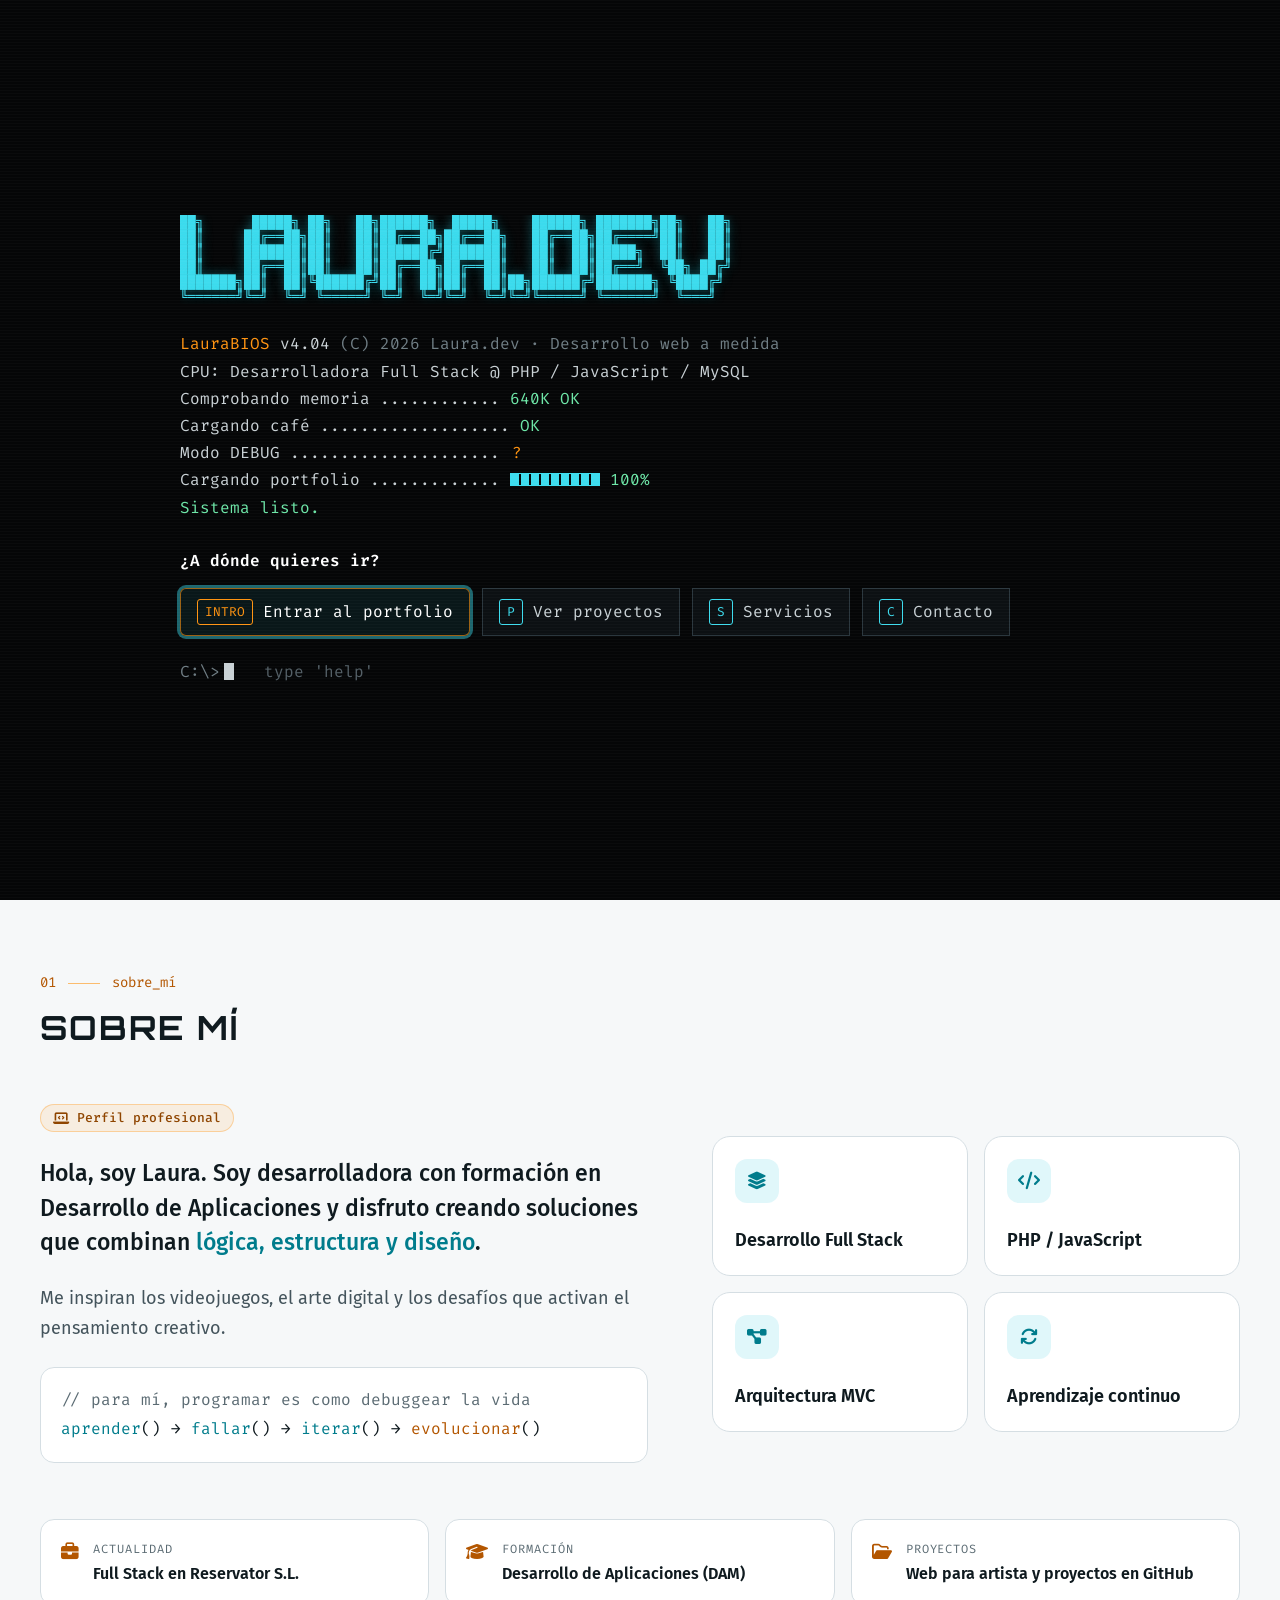
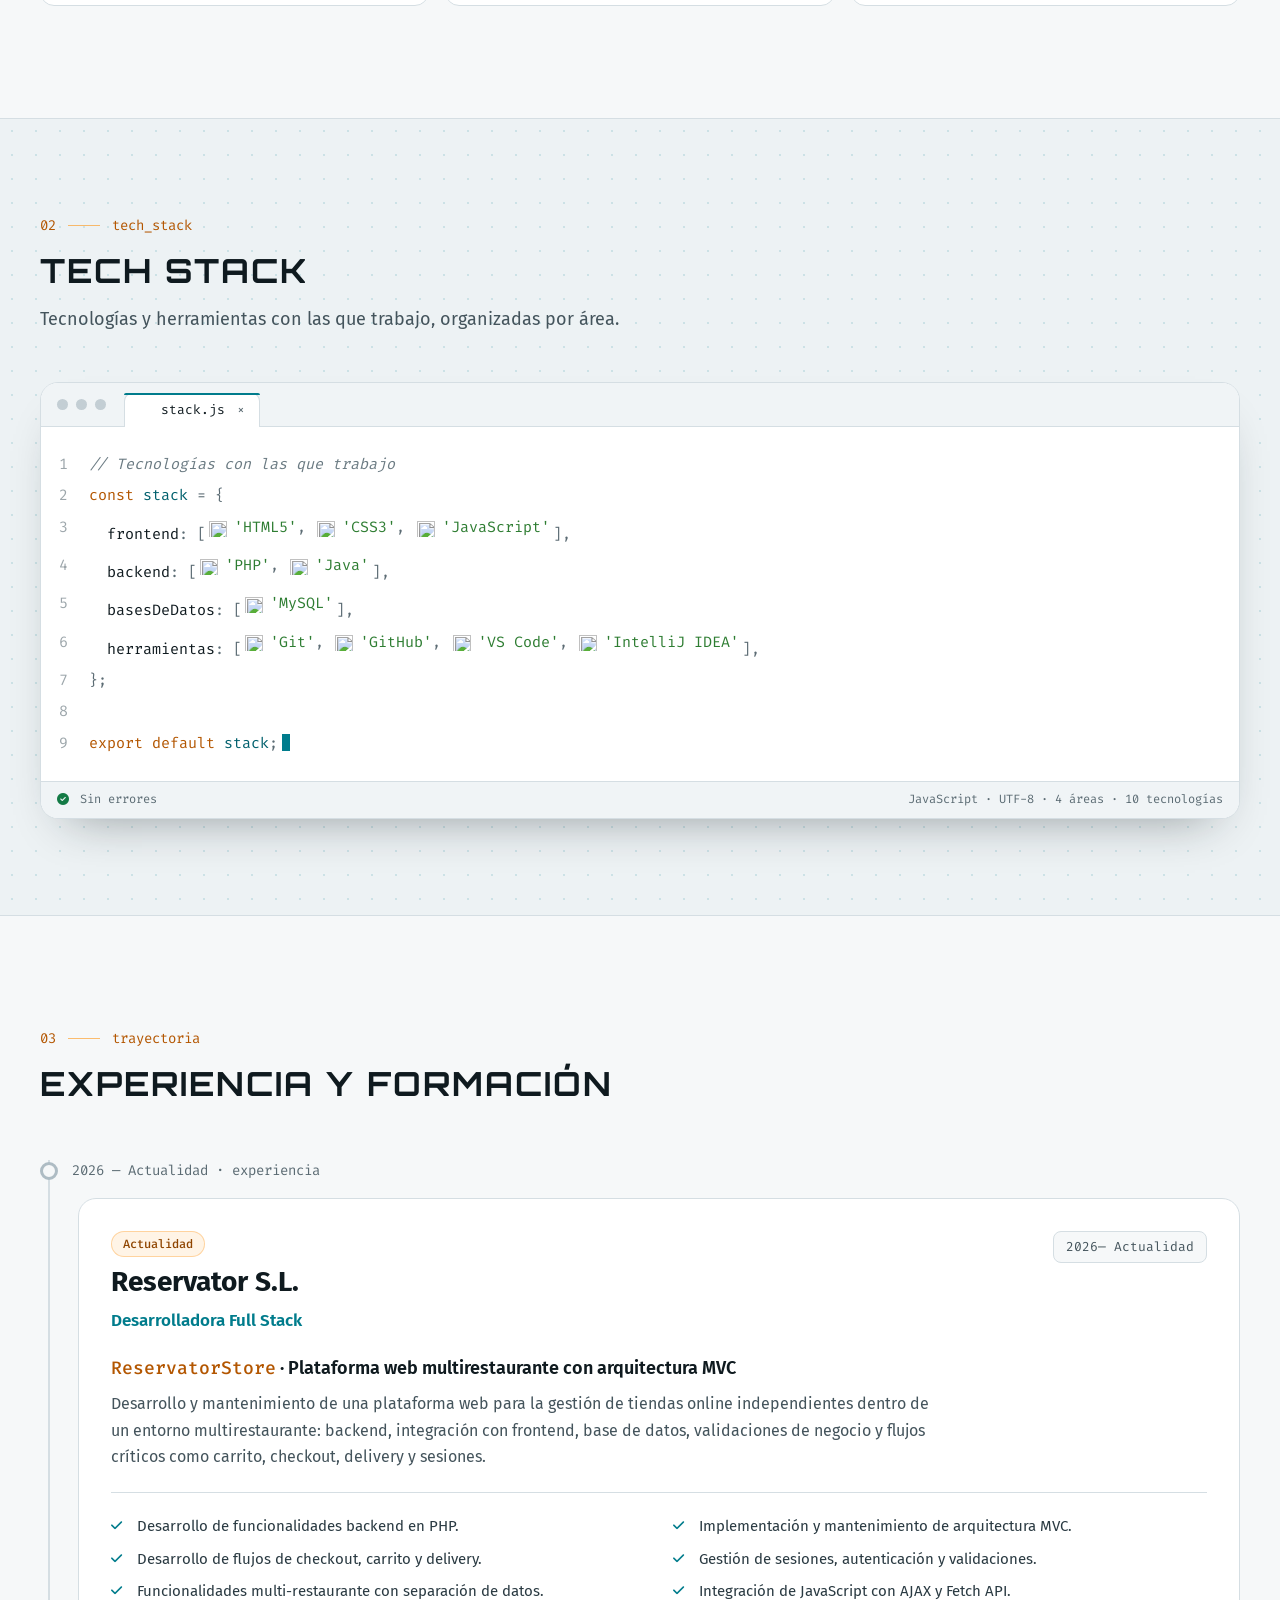
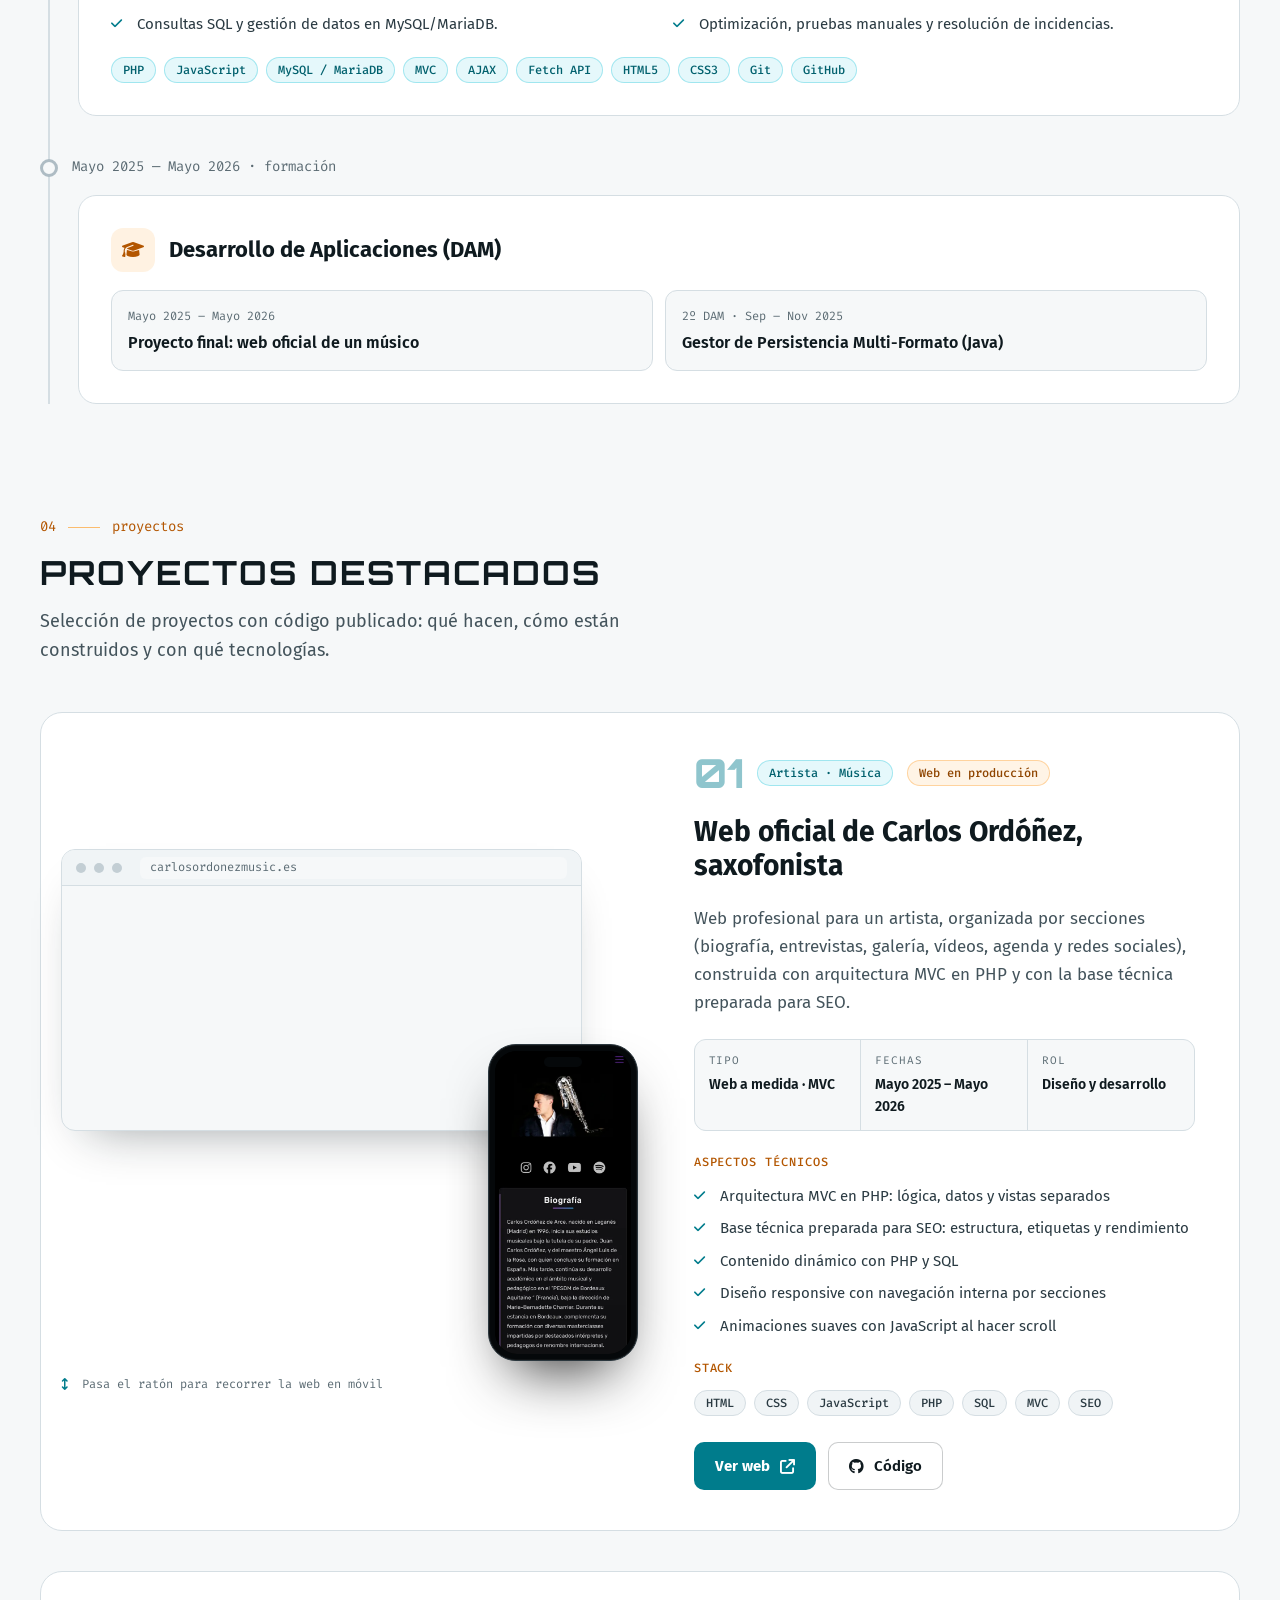
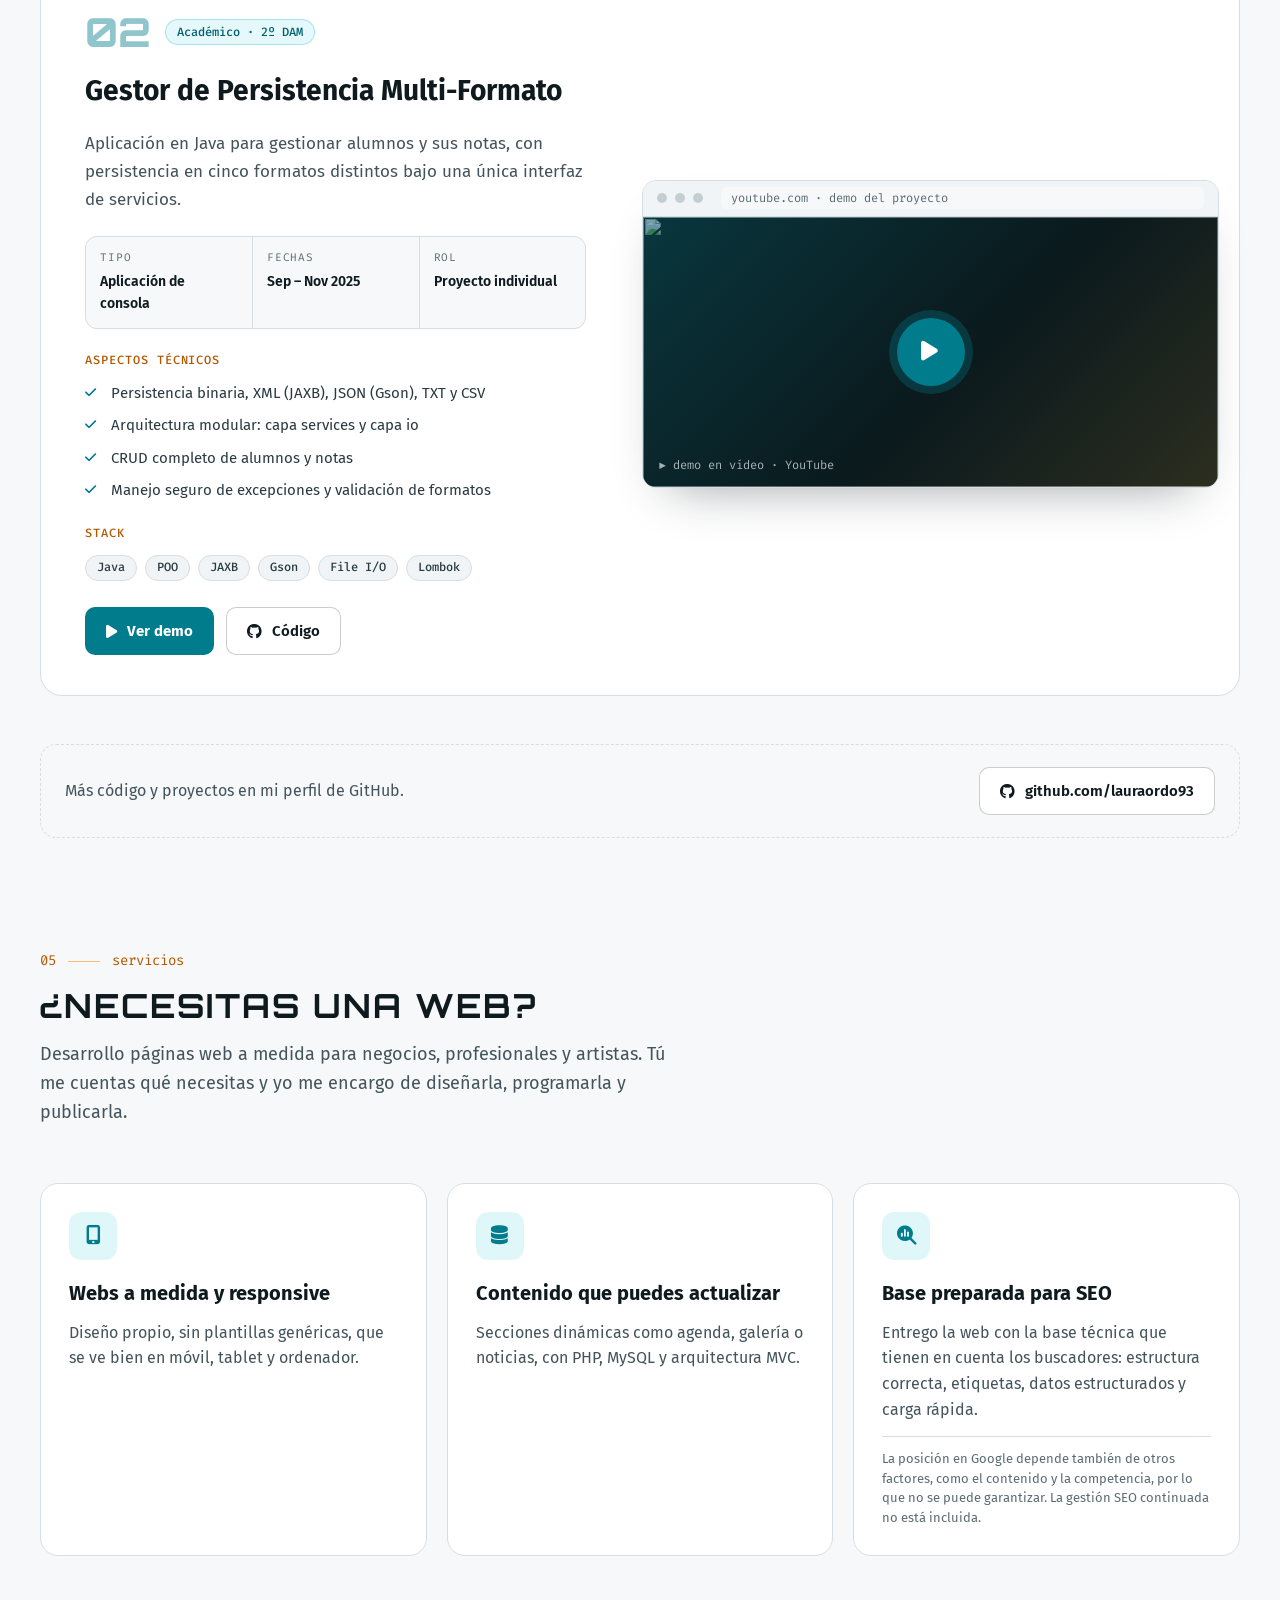
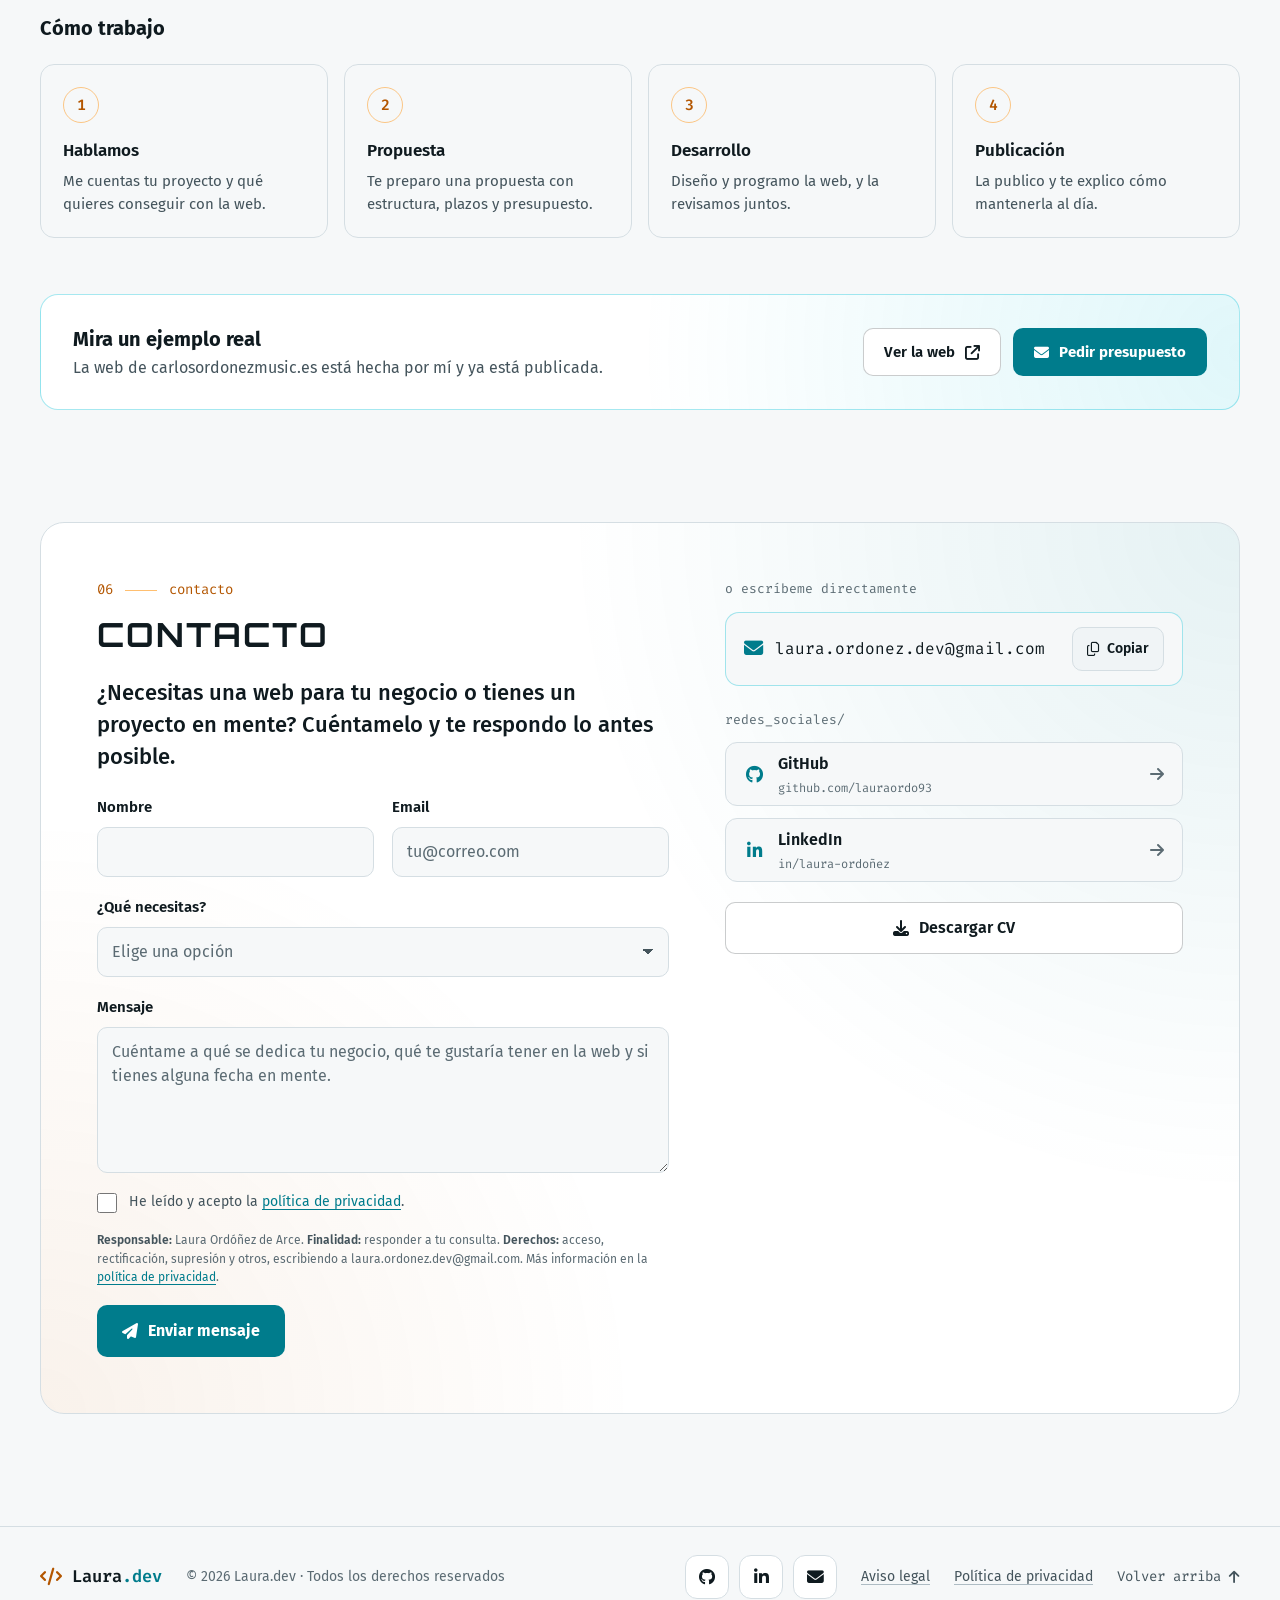
==== index.html @ 922d78bb "ajustes minijuego debug" ====
<!DOCTYPE html>
<html lang="es" data-theme="dark">

<head>
    <meta charset="UTF-8">
    <meta name="viewport" content="width=device-width, initial-scale=1.0">
    <meta name="description" content="Laura Ordóñez de Arce, desarrolladora Full Stack (PHP, JavaScript, MySQL). Desarrollo páginas web a medida, responsive y con la base técnica preparada para SEO.">
    <link rel="canonical" href="https://lauraordo93.github.io/Portfolio/">
    <meta property="og:type" content="website">
    <meta property="og:title" content="Laura Ordóñez · Desarrolladora web Full Stack">
    <meta property="og:description" content="Desarrollo páginas web a medida, responsive y con la base técnica preparada para SEO. PHP, JavaScript y MySQL.">
    <meta property="og:url" content="https://lauraordo93.github.io/Portfolio/">
    <meta property="og:image" content="https://lauraordo93.github.io/Portfolio/img/og-image.jpg">
    <meta property="og:image:width" content="1200">
    <meta property="og:image:height" content="630">
    <meta property="og:image:alt" content="Laura Ordóñez de Arce, desarrolladora web Full Stack">
    <meta property="og:site_name" content="Laura.dev">
    <meta property="og:locale" content="es_ES">
    <meta name="twitter:card" content="summary_large_image">
    <meta name="twitter:title" content="Laura Ordóñez · Desarrolladora web Full Stack">
    <meta name="twitter:description" content="Desarrollo páginas web a medida, responsive y con la base técnica preparada para SEO. PHP, JavaScript y MySQL.">
    <meta name="twitter:image" content="https://lauraordo93.github.io/Portfolio/img/og-image.jpg">
    <meta name="author" content="Laura Ordóñez de Arce">
    <meta name="robots" content="index, follow, max-image-preview:large">
    <!-- Google Search Console: pega aquí la etiqueta de verificación si eliges el método "Etiqueta HTML" -->
    <!-- <meta name="google-site-verification" content="TU_CODIGO"> -->
    <meta name="theme-color" content="#0C0F11">
    <!-- Aplica el tema guardado antes de pintar la página (evita el parpadeo) -->
    <script>
        (function () {
            var theme = 'dark';
            try {
                var saved = localStorage.getItem('tema');
                if (saved === 'light' || saved === 'dark') {
                    theme = saved;
                } else if (window.matchMedia('(prefers-color-scheme: light)').matches) {
                    theme = 'light';
                }
            } catch (e) { }
            document.documentElement.setAttribute('data-theme', theme);
            // Activa las animaciones de entrada solo si el visitante no ha pedido reducir el movimiento
            // Pantalla de inicio retro (BIOS): una vez por visita y solo si no se entra a una sección concreta
            try {
                if (!sessionStorage.getItem('arrancado') && (!location.hash || location.hash === '#inicio')) {
                    document.documentElement.classList.add('boot');
                }
            } catch (e) { }

            if (!window.matchMedia('(prefers-reduced-motion: reduce)').matches) {
                document.documentElement.classList.add('motion');
            }
        })();
    </script>
    <title>Laura Ordóñez · Desarrolladora web Full Stack | Webs a medida</title>

    <link rel="preconnect" href="https://fonts.googleapis.com">
    <link rel="preconnect" href="https://fonts.gstatic.com" crossorigin>
    <link href="https://fonts.googleapis.com/css2?family=Fira+Code:wght@400;500;600&family=Fira+Sans:wght@400;500;600;700&display=swap" rel="stylesheet">
    <link href="https://fonts.googleapis.com/css2?family=Orbitron:wght@500;700;800&display=optional" rel="stylesheet">
    <link href="https://fonts.googleapis.com/css2?family=Press+Start+2P&display=swap" rel="stylesheet">
    <link rel="stylesheet" href="https://cdnjs.cloudflare.com/ajax/libs/font-awesome/6.4.0/css/all.min.css">
    <link rel="stylesheet" href="css/styles.css">

    <link rel="icon" href="img/favicon.svg" type="image/svg+xml">
    <!-- <link rel="icon" href="img/favicon-32.png" type="image/png" sizes="32x32"> -->
    <link rel="apple-touch-icon" href="img/apple-touch-icon.png">
    <link rel="manifest" href="site.webmanifest">
    <link rel="preload" as="image" href="img/laura_mejorada.webp" type="image/webp" fetchpriority="high">

    <!-- Datos estructurados para Google -->
    <script type="application/ld+json">
    {
      "@context": "https://schema.org",
      "@graph": [
        {
          "@type": "Person",
          "@id": "https://lauraordo93.github.io/Portfolio/#laura",
          "name": "Laura Ordóñez de Arce",
          "jobTitle": "Desarrolladora web Full Stack",
          "description": "Desarrolladora Full Stack (PHP, JavaScript, MySQL). Desarrollo de páginas web a medida, responsive y con la base técnica preparada para SEO.",
          "url": "https://lauraordo93.github.io/Portfolio/",
          "image": "https://lauraordo93.github.io/Portfolio/img/og-image.jpg",
          "email": "mailto:laura.ordonez.dev@gmail.com",
          "worksFor": {
            "@type": "Organization",
            "name": "Reservator S.L."
          },
          "knowsAbout": [
            "PHP",
            "JavaScript",
            "MySQL",
            "Java",
            "HTML5",
            "CSS3",
            "Arquitectura MVC",
            "SEO",
            "Desarrollo web a medida"
          ],
          "sameAs": [
            "https://github.com/lauraordo93",
            "https://linkedin.com/in/laura-ordo%C3%B1ez-737532300"
          ]
        },
        {
          "@type": "WebSite",
          "@id": "https://lauraordo93.github.io/Portfolio/#web",
          "url": "https://lauraordo93.github.io/Portfolio/",
          "name": "Laura.dev",
          "inLanguage": "es",
          "publisher": {
            "@id": "https://lauraordo93.github.io/Portfolio/#laura"
          }
        }
      ]
    }
    </script>
</head>

<body>
    <!-- Pantalla de inicio estilo BIOS: arranca y deja elegir a dónde ir -->
    <div class="boot-screen" id="boot-screen" role="dialog" aria-modal="true" aria-labelledby="boot-title" aria-describedby="boot-desc">
        <div class="boot-screen__inner">
            <pre class="boot-screen__logo" aria-hidden="true">██╗      █████╗ ██╗   ██╗██████╗  █████╗    ██████╗ ███████╗██╗   ██╗
██║     ██╔══██╗██║   ██║██╔══██╗██╔══██╗   ██╔══██╗██╔════╝██║   ██║
██║     ███████║██║   ██║██████╔╝███████║   ██║  ██║█████╗  ██║   ██║
██║     ██╔══██║██║   ██║██╔══██╗██╔══██║   ██║  ██║██╔══╝  ╚██╗ ██╔╝
███████╗██║  ██║╚██████╔╝██║  ██║██║  ██║██╗██████╔╝███████╗ ╚████╔╝ 
╚══════╝╚═╝  ╚═╝ ╚═════╝ ╚═╝  ╚═╝╚═╝  ╚═╝╚═╝╚═════╝ ╚══════╝  ╚═══╝</pre>
            <h2 class="visually-hidden" id="boot-title">Laura.dev · Portfolio de Laura Ordóñez de Arce</h2>
            <div class="boot-screen__log">
                <p aria-hidden="true" style="--d: 150"><span class="hl">LauraBIOS</span> v4.04 <span class="dim">(C) 2026 Laura.dev · Desarrollo web a medida</span></p>
                <p aria-hidden="true" style="--d: 330">CPU: Desarrolladora Full Stack @ PHP / JavaScript / MySQL</p>
                <p aria-hidden="true" style="--d: 520">Comprobando memoria ............ <span class="ok">640K OK</span></p>
                <p aria-hidden="true" style="--d: 720">Cargando café ................... <span class="ok">OK</span></p>
                <p style="--d: 820" class="boot-screen__debug-line"><span aria-hidden="true">Modo DEBUG ..................... </span><button class="boot-anomaly" type="button" data-boot-anomaly aria-expanded="false" aria-controls="boot-investigate" aria-label="Modo DEBUG: estado desconocido">?</button></p>
                <p aria-hidden="true" style="--d: 920">Cargando portfolio ............. <span class="boot-screen__bar"><span></span></span> <span class="ok boot-screen__pct">100%</span></p>
                <p aria-hidden="true" style="--d: 1750" class="ok">Sistema listo.</p>
            </div>
            <!-- Al pulsar el "?" de "Modo DEBUG": anomalía que lleva al modo debug -->
            <div class="boot-investigate" id="boot-investigate" data-boot-investigate lang="en" hidden>
                <p class="hl">DEBUG MODE DETECTED</p>
                <p class="dim">&gt; Something is wrong here...</p>
                <button class="boot-cmd" type="button">[ INVESTIGATE ]</button>
            </div>

            <div class="boot-screen__menu" style="--d: 1950">
                <p class="boot-screen__ask" id="boot-desc">¿A dónde quieres ir?</p>
                <div class="boot-screen__actions">
                    <a class="boot-key" href="#inicio" data-boot-go="#inicio"><kbd>INTRO</kbd> Entrar al portfolio</a>
                    <a class="boot-key" href="#proyectos" data-boot-go="#proyectos"><kbd>P</kbd> Ver proyectos</a>
                    <a class="boot-key" href="#servicios" data-boot-go="#servicios"><kbd>S</kbd> Servicios</a>
                    <a class="boot-key" href="#contacto" data-boot-go="#contacto"><kbd>C</kbd> Contacto</a>
                </div>
                <!-- Consola: la propia línea C:\> (el texto se escribe en un campo invisible) -->
                <div class="boot-screen__console">
                    <div class="boot-screen__output" lang="en" aria-live="polite"></div>
                    <label class="boot-screen__prompt">
                        <span class="dim" aria-hidden="true">C:\&gt;</span><span class="boot-screen__typed" aria-hidden="true"></span><span class="boot-screen__cursor" aria-hidden="true"></span><span class="boot-screen__tip" id="boot-tip" lang="en" aria-hidden="true">type 'help'</span>
                        <input class="boot-screen__input" type="text" aria-label="Consola de comandos" aria-describedby="boot-tip" autocomplete="off" autocapitalize="off" autocorrect="off" spellcheck="false" enterkeyhint="enter" maxlength="32">
                    </label>
                </div>
            </div>
        </div>

    </div>
    <!-- Modo debug: minijuego (js/debug.js). Se abre desde la consola de la BIOS (debug), el "?" de "Modo DEBUG" o las anomalías (en la BIOS o en el portfolio) -->
    <div class="boot-debug" lang="en" role="dialog" aria-modal="true" aria-label="Debug mode" hidden>
        <div class="boot-debug__bar">
            <p><span class="hl">DEBUG MODE</span> <span class="dim">· LauraBIOS v4.04</span></p>
            <button class="boot-cmd" type="button" data-debug-exit>[ EXIT DEBUG MODE ]</button>
        </div>
        <p>TIME: <span class="ok" data-debug-time>15s</span></p>
        <p aria-live="polite">BUGS FIXED: <span class="ok" data-debug-count>0</span> / 10</p>
        <p class="boot-debug__msg" aria-live="polite"></p>
        <div class="boot-debug__arena" aria-live="polite">
            <div class="boot-debug__done" data-debug-ready hidden>
                <p style="--d: 150" class="hl">ERROR: 10 BUGS DETECTED.</p>
                <p style="--d: 450" class="boot-debug__badge">DEBUG MODE ACTIVATED</p>
                <button style="--d: 800" class="boot-cmd" type="button" data-debug-start>[ START DEBUGGING ]</button>
            </div>
            <button class="boot-debug__bug" type="button" aria-label="Bug">
                <svg viewBox="0 0 11 12" aria-hidden="true" focusable="false" shape-rendering="crispEdges"><path fill="currentColor" d="M1 0h1v1h-1zM9 0h1v1h-1zM2 1h1v1h-1zM8 1h1v1h-1zM3 2h5v1h-5zM3 3h1v1h-1zM5 3h1v1h-1zM7 3h1v1h-1zM0 4h1v1h-1zM3 4h5v1h-5zM10 4h1v1h-1zM1 5h4v1h-4zM6 5h4v1h-4zM2 6h3v1h-3zM6 6h3v1h-3zM0 7h5v1h-5zM6 7h5v1h-5zM2 8h3v1h-3zM6 8h3v1h-3zM1 9h4v1h-4zM6 9h4v1h-4zM0 10h1v1h-1zM3 10h5v1h-5zM10 10h1v1h-1zM4 11h3v1h-3z"/></svg>
            </button>
            <div class="boot-debug__done" data-debug-done hidden>
                <pre class="boot-debug__box">╔════════════════════════╗
║     DEBUG COMPLETE     ║
╚════════════════════════╝</pre>
                <p style="--d: 400">10 / 10 BUGS FIXED</p>
                <p style="--d: 700">TIME: <span data-debug-used>0.0</span>s / 15s</p>
                <p style="--d: 1000" class="hl">ACHIEVEMENT UNLOCKED</p>
                <p style="--d: 1300" class="ok boot-debug__badge">JUNIOR DEBUGGER</p>
                <p style="--d: 2100">&gt; System cleaned successfully.</p>
                <p style="--d: 2900" class="dim">&gt; But something doesn't look right...</p>
                <p style="--d: 3700" class="dim">&gt;</p>
                <p style="--d: 3700" class="dim">&gt; Some systems require a different kind of input...<span class="boot-screen__cursor" aria-hidden="true"></span></p>
            </div>
            <div class="boot-debug__done" data-debug-failed hidden>
                <pre class="boot-debug__box boot-debug__box--fail">╔════════════════════════╗
║      DEBUG FAILED      ║
╚════════════════════════╝</pre>
                <p style="--d: 400">BUGS FIXED: <span data-debug-failed-count>0</span> / 10</p>
                <p style="--d: 800" class="hl boot-debug__badge">TIME LIMIT EXCEEDED</p>
                <button style="--d: 1400" class="boot-cmd" type="button" data-debug-retry>[ TRY AGAIN ]</button>
                <p style="--d: 2200" class="hl boot-debug__alert">&gt; CONTAINMENT FAILURE</p>
                <p style="--d: 2800" class="dim">&gt; Bugs escaping...</p>
            </div>
        </div>
    </div>
    <a class="skip-link" href="#contenido">Saltar al contenido</a>

    <!-- NAVEGACIÓN -->
    <header class="nav-header">
        <nav class="navbar" aria-label="Navegación principal">
            <a class="nav-brand" href="#inicio" aria-label="Laura.dev, ir al inicio">
                <i class="fas fa-code" aria-hidden="true"></i>
                <span>Laura<span class="nav-brand__dot">.dev</span></span>
            </a>


            <div id="nav-links" class="nav-links">
                <ul class="nav-list">
                    <li><a href="#sobre-mi"><span class="nav-num" aria-hidden="true">01</span>Sobre mí</a></li>
                    <li><a href="#experiencia"><span class="nav-num" aria-hidden="true">03</span>Experiencia</a></li>
                    <li><a href="#proyectos"><span class="nav-num" aria-hidden="true">04</span>Proyectos</a></li>
                    <li><a href="#servicios"><span class="nav-num" aria-hidden="true">05</span>Servicios</a></li>
                    <li><a class="nav-cta" href="#contacto"><span class="nav-num" aria-hidden="true">06</span>Contacto</a></li>
                </ul>

                <div class="nav-mobile-extra">
                    <a class="btn btn--primary btn--block" href="documentos/CV_Laura Ordonez.pdf" target="_blank"
                        rel="noopener noreferrer" download>
                        <i class="fas fa-download" aria-hidden="true"></i> Descargar CV
                    </a>
                    <div class="social-row">
                        <a class="btn-icon" href="https://github.com/lauraordo93" target="_blank" rel="noopener noreferrer" aria-label="GitHub"><i class="fab fa-github" aria-hidden="true"></i></a>
                        <a class="btn-icon" href="https://linkedin.com/in/laura-ordoñez-737532300" target="_blank" rel="noopener noreferrer" aria-label="LinkedIn"><i class="fab fa-linkedin-in" aria-hidden="true"></i></a>
                        <a class="btn-icon" href="mailto:laura.ordonez.dev@gmail.com" aria-label="Correo"><i class="fas fa-envelope" aria-hidden="true"></i></a>
                    </div>
                </div>
            </div>
            <div class="nav-actions">
                <button class="theme-toggle" type="button" aria-label="Activar modo claro" aria-pressed="false">
                    <span class="theme-toggle__track" aria-hidden="true">
                        <i class="fas fa-moon theme-toggle__icon theme-toggle__icon--moon"></i>
                        <svg class="theme-toggle__icon theme-toggle__icon--sun" viewBox="0 0 24 24" width="16" height="16" fill="none" stroke="currentColor" stroke-width="2.2" stroke-linecap="round" focusable="false"><circle cx="12" cy="12" r="4.2"></circle><path d="M12 2.5v2.2M12 19.3v2.2M2.5 12h2.2M19.3 12h2.2M5.3 5.3l1.5 1.5M17.2 17.2l1.5 1.5M5.3 18.7l1.5-1.5M17.2 6.8l1.5-1.5"></path></svg>
                        <span class="theme-toggle__knob"></span>
                    </span>
                </button>
                <button class="menu-toggle" type="button" aria-label="Abrir menú" aria-controls="nav-links"
                    aria-expanded="false">
                    <i class="fas fa-bars" aria-hidden="true"></i>
                </button>
            </div>
        </nav>
    </header>

    <!-- Fondo de partículas (sutil, se desactiva con reducción de movimiento) -->
    <div id="particles-js" class="particles-bg" aria-hidden="true"></div>

    <main id="contenido">

        <!-- HERO -->
        <section id="inicio" class="hero">
            <div class="hero__media">
                <picture>
                    <source srcset="img/laura_mejorada.webp" type="image/webp">
                    <img src="img/laura_mejorada.jpg" alt="Laura Ordóñez de Arce" width="2090" height="1179"
                        fetchpriority="high">
                </picture>
            </div>

            <div class="hero__content container">
                <p class="hero__status"><span class="hero__status-dot" aria-hidden="true"></span>Disponible para proyectos web</p>
                <p class="hero__kicker">&gt; hola_mundo, soy</p>
                <h1 class="hero__title" aria-label="Laura Ordóñez de Arce" data-decode>LAURA ORDÓÑEZ <span>DE ARCE</span></h1>
                <p class="hero__role">Desarrolladora Full Stack | PHP<span class="cursor" aria-hidden="true"></span></p>
                <p class="hero__text">Trabajo como Full Stack en Reservator S.L. y desarrollo páginas web a medida para negocios y profesionales: rápidas, adaptadas a móvil y con la base técnica preparada para SEO.</p>

                <div class="hero__stack">
                    <span class="hero__stack-label">stack:</span>
                    <ul class="chips" aria-label="Tecnologías principales">
                        <li class="chip chip--cyan">PHP</li>
                        <li class="chip chip--cyan">JavaScript</li>
                        <li class="chip chip--cyan">MySQL</li>
                        <li class="chip chip--cyan">Java</li>
                    </ul>
                </div>

                <div class="hero__actions">
                    <a class="btn btn--primary" href="#proyectos">Ver proyectos <i class="fas fa-arrow-right" aria-hidden="true"></i></a>
                    <a class="btn btn--secondary" href="#servicios"><i class="fas fa-code" aria-hidden="true"></i> Quiero una web</a>
                    <span class="hero__divider" aria-hidden="true"></span>
                    <div class="social-row">
                        <a class="btn-icon" href="https://github.com/lauraordo93" target="_blank" rel="noopener noreferrer" aria-label="GitHub"><i class="fab fa-github" aria-hidden="true"></i></a>
                        <a class="btn-icon" href="https://linkedin.com/in/laura-ordoñez-737532300" target="_blank" rel="noopener noreferrer" aria-label="LinkedIn"><i class="fab fa-linkedin-in" aria-hidden="true"></i></a>
                        <a class="btn-icon" href="documentos/CV_Laura Ordonez.pdf" target="_blank" rel="noopener noreferrer" download aria-label="Descargar CV"><i class="fas fa-download" aria-hidden="true"></i></a>
                    </div>
                </div>
            </div>

            <a class="hero__scroll" href="#sobre-mi" aria-label="Ir a Sobre mí">
                <span>scroll</span><i class="fas fa-arrow-down" aria-hidden="true"></i>
            </a>
        </section>

        <!-- 01 · SOBRE MÍ -->
        <section id="sobre-mi" class="section container" aria-labelledby="sobre-mi-title">
            <header class="section-head reveal">
                <p class="section-kicker"><span>01</span><span class="section-kicker__line" aria-hidden="true"></span><span>sobre_mí</span></p>
                <h2 id="sobre-mi-title" class="section-title">Sobre mí</h2>
            </header>

            <div class="about reveal">
                <div class="about__text">
                    <p class="chip chip--orange chip--label"><i class="fa-solid fa-laptop-code" aria-hidden="true"></i> Perfil profesional</p>
                    <p class="about__lead">Hola, soy Laura. Soy desarrolladora con formación en Desarrollo de Aplicaciones y disfruto creando soluciones que combinan <strong>lógica, estructura y diseño</strong>.</p>
                    <p class="about__body">Me inspiran los videojuegos, el arte digital y los desafíos que activan el pensamiento creativo.</p>
                    <div class="code-quote">
                        <p class="code-quote__comment">// para mí, programar es como debuggear la vida</p>
                        <p class="code-quote__line"><span class="fn">aprender</span>() → <span class="fn">fallar</span>() → <span class="fn">iterar</span>() → <span class="fn fn--orange">evolucionar</span>()</p>
                    </div>
                </div>

                <ul class="highlights stagger" aria-label="Áreas destacadas">
                    <li class="highlight"><span class="highlight__icon"><i class="fa-solid fa-layer-group" aria-hidden="true"></i></span><span class="highlight__label">Desarrollo Full Stack</span></li>
                    <li class="highlight"><span class="highlight__icon"><i class="fa-solid fa-code" aria-hidden="true"></i></span><span class="highlight__label">PHP / JavaScript</span></li>
                    <li class="highlight"><span class="highlight__icon"><i class="fa-solid fa-diagram-project" aria-hidden="true"></i></span><span class="highlight__label">Arquitectura MVC</span></li>
                    <li class="highlight"><span class="highlight__icon"><i class="fa-solid fa-arrows-rotate" aria-hidden="true"></i></span><span class="highlight__label">Aprendizaje continuo</span></li>
                </ul>
            </div>

            <ul class="facts reveal" aria-label="Datos rápidos">
                <li class="fact"><i class="fa-solid fa-briefcase" aria-hidden="true"></i><div><span class="fact__key">Actualidad</span><span class="fact__value">Full Stack en Reservator S.L.</span></div></li>
                <li class="fact"><i class="fa-solid fa-graduation-cap" aria-hidden="true"></i><div><span class="fact__key">Formación</span><span class="fact__value">Desarrollo de Aplicaciones (DAM)</span></div></li>
                <li class="fact"><i class="fa-regular fa-folder-open" aria-hidden="true"></i><div><span class="fact__key">Proyectos</span><span class="fact__value">Web para artista y proyectos en GitHub</span></div></li>
            </ul>
        </section>

        <!-- 02 · TECH STACK -->
        <section id="tecnologias" class="band" aria-labelledby="tech-title">
            <div class="container section section--band">
                <header class="section-head reveal">
                    <p class="section-kicker"><span>02</span><span class="section-kicker__line" aria-hidden="true"></span><span>tech_stack</span></p>
                    <h2 id="tech-title" class="section-title">Tech Stack</h2>
                    <p class="section-lead">Tecnologías y herramientas con las que trabajo, organizadas por área.</p>
                </header>

                <figure class="editor reveal">
                    <div class="editor__bar">
                        <span class="editor__dots" aria-hidden="true"><span></span><span></span><span></span></span>
                        <span class="editor__tab"><img src="https://cdn.jsdelivr.net/gh/devicons/devicon/icons/javascript/javascript-original.svg" alt="" width="14" height="14" loading="lazy">stack.js<span class="editor__tab-close" aria-hidden="true">×</span></span>
                    </div>

                    <div class="editor__body" aria-hidden="true">
                        <ol class="editor__code stagger">
                            <li><span class="code-line"><span class="syn-c">// Tecnologías con las que trabajo</span></span></li>
                            <li><span class="code-line"><span class="syn-k">const</span> <span class="syn-v">stack</span> <span class="syn-p">=</span> <span class="syn-p">{</span></span></li>
                            <li><span class="code-line"><span class="code-indent"></span><span class="syn-key">frontend</span><span class="syn-p">:</span> <span class="syn-p">[</span><span class="code-items"><span class="code-item"><img class="code-logo" src="https://cdn.jsdelivr.net/gh/devicons/devicon/icons/html5/html5-original.svg" alt="" width="18" height="18" loading="lazy"><span class="syn-s">'HTML5'</span><span class="syn-p">,</span></span> <span class="code-item"><img class="code-logo" src="https://cdn.jsdelivr.net/gh/devicons/devicon/icons/css3/css3-original.svg" alt="" width="18" height="18" loading="lazy"><span class="syn-s">'CSS3'</span><span class="syn-p">,</span></span> <span class="code-item"><img class="code-logo" src="https://cdn.jsdelivr.net/gh/devicons/devicon/icons/javascript/javascript-original.svg" alt="" width="18" height="18" loading="lazy"><span class="syn-s">'JavaScript'</span></span></span><span class="code-close"><span class="syn-p">]</span><span class="syn-p">,</span></span></span></li>
                            <li><span class="code-line"><span class="code-indent"></span><span class="syn-key">backend</span><span class="syn-p">:</span> <span class="syn-p">[</span><span class="code-items"><span class="code-item"><img class="code-logo" src="https://cdn.jsdelivr.net/gh/devicons/devicon/icons/php/php-original.svg" alt="" width="18" height="18" loading="lazy"><span class="syn-s">'PHP'</span><span class="syn-p">,</span></span> <span class="code-item"><img class="code-logo" src="https://cdn.jsdelivr.net/gh/devicons/devicon/icons/java/java-original.svg" alt="" width="18" height="18" loading="lazy"><span class="syn-s">'Java'</span></span></span><span class="code-close"><span class="syn-p">]</span><span class="syn-p">,</span></span></span></li>
                            <li><span class="code-line"><span class="code-indent"></span><span class="syn-key">basesDeDatos</span><span class="syn-p">:</span> <span class="syn-p">[</span><span class="code-items"><span class="code-item"><img class="code-logo" src="https://cdn.jsdelivr.net/gh/devicons/devicon/icons/mysql/mysql-original.svg" alt="" width="18" height="18" loading="lazy"><span class="syn-s">'MySQL'</span></span></span><span class="code-close"><span class="syn-p">]</span><span class="syn-p">,</span></span></span></li>
                            <li><span class="code-line"><span class="code-indent"></span><span class="syn-key">herramientas</span><span class="syn-p">:</span> <span class="syn-p">[</span><span class="code-items"><span class="code-item"><img class="code-logo" src="https://cdn.jsdelivr.net/gh/devicons/devicon/icons/git/git-original.svg" alt="" width="18" height="18" loading="lazy"><span class="syn-s">'Git'</span><span class="syn-p">,</span></span> <span class="code-item"><img class="code-logo tech__icon--invert" src="https://cdn.jsdelivr.net/gh/devicons/devicon/icons/github/github-original.svg" alt="" width="18" height="18" loading="lazy"><span class="syn-s">'GitHub'</span><span class="syn-p">,</span></span> <span class="code-item"><img class="code-logo" src="https://cdn.jsdelivr.net/gh/devicons/devicon/icons/vscode/vscode-original.svg" alt="" width="18" height="18" loading="lazy"><span class="syn-s">'VS Code'</span><span class="syn-p">,</span></span> <span class="code-item"><img class="code-logo" src="https://cdn.jsdelivr.net/gh/devicons/devicon/icons/intellij/intellij-original.svg" alt="" width="18" height="18" loading="lazy"><span class="syn-s">'IntelliJ IDEA'</span></span></span><span class="code-close"><span class="syn-p">]</span><span class="syn-p">,</span></span></span></li>
                            <li><span class="code-line"><span class="syn-p">};</span></span></li>
                            <li><span class="code-line"></span></li>
                            <li><span class="code-line"><span class="syn-k">export default</span> <span class="syn-v">stack</span><span class="syn-p">;</span><span class="cursor cursor--code" aria-hidden="true"></span></span></li>
                        </ol>
                    </div>

                    <figcaption class="editor__status">
                        <span><i class="fa-solid fa-circle-check" aria-hidden="true"></i> Sin errores</span>
                        <span>JavaScript · UTF-8 · 4 áreas · 10 tecnologías</span>
                    </figcaption>

                    <ul class="visually-hidden"><li>Frontend: HTML5, CSS3, JavaScript</li><li>Backend: PHP, Java</li><li>Bases de datos: MySQL</li><li>Herramientas: Git, GitHub, VS Code, IntelliJ IDEA</li></ul>
                </figure>
            </div>
        </section>

        <!-- 03 · EXPERIENCIA Y FORMACIÓN -->
        <section id="experiencia" class="section container" aria-labelledby="exp-title">
            <header class="section-head reveal">
                <p class="section-kicker"><span>03</span><span class="section-kicker__line" aria-hidden="true"></span><span>trayectoria</span></p>
                <h2 id="exp-title" class="section-title">Experiencia y formación</h2>
            </header>

            <ol class="timeline" data-timeline>
                <li class="timeline__item reveal">
                    <p class="timeline__node"><span class="timeline__dot" aria-hidden="true"></span>2026 — Actualidad · experiencia</p>

                    <article class="card exp-card">
                        <header class="exp-card__head">
                            <div>
                                <p class="chip chip--orange chip--sm">Actualidad</p>
                                <h3 class="exp-card__company">Reservator S.L.</h3>
                                <p class="exp-card__role">Desarrolladora Full Stack</p>
                            </div>
                            <p class="date-badge"><time datetime="2026">2026</time> — Actualidad</p>
                        </header>

                        <div class="exp-card__summary">
                            <h4><span class="mono-accent">ReservatorStore</span> · Plataforma web multirestaurante con arquitectura MVC</h4>
                            <p>Desarrollo y mantenimiento de una plataforma web para la gestión de tiendas online independientes dentro de un entorno multirestaurante: backend, integración con frontend, base de datos, validaciones de negocio y flujos críticos como carrito, checkout, delivery y sesiones.</p>
                        </div>

                        <ul class="check-list check-list--2col">
                            <li>Desarrollo de funcionalidades backend en PHP.</li>
                            <li>Implementación y mantenimiento de arquitectura MVC.</li>
                            <li>Desarrollo de flujos de checkout, carrito y delivery.</li>
                            <li>Gestión de sesiones, autenticación y validaciones.</li>
                            <li>Funcionalidades multi-restaurante con separación de datos.</li>
                            <li>Integración de JavaScript con AJAX y Fetch API.</li>
                            <li>Consultas SQL y gestión de datos en MySQL/MariaDB.</li>
                            <li>Optimización, pruebas manuales y resolución de incidencias.</li>
                        </ul>

                        <ul class="chips" aria-label="Tecnologías utilizadas">
                            <li class="chip chip--cyan chip--sm">PHP</li>
                            <li class="chip chip--cyan chip--sm">JavaScript</li>
                            <li class="chip chip--cyan chip--sm">MySQL / MariaDB</li>
                            <li class="chip chip--cyan chip--sm">MVC</li>
                            <li class="chip chip--cyan chip--sm">AJAX</li>
                            <li class="chip chip--cyan chip--sm">Fetch API</li>
                            <li class="chip chip--cyan chip--sm">HTML5</li>
                            <li class="chip chip--cyan chip--sm">CSS3</li>
                            <li class="chip chip--cyan chip--sm">Git</li>
                            <li class="chip chip--cyan chip--sm">GitHub</li>
                        </ul>
                    </article>
                </li>

                <li class="timeline__item timeline__item--orange reveal">
                    <p class="timeline__node"><span class="timeline__dot" aria-hidden="true"></span>Mayo 2025 — Mayo 2026 · formación</p>

                    <article class="card edu-card">
                        <header class="edu-card__head">
                            <span class="edu-card__icon"><i class="fa-solid fa-graduation-cap" aria-hidden="true"></i></span>
                            <h3>Desarrollo de Aplicaciones (DAM)</h3>
                        </header>
                        <ul class="edu-card__items">
                            <li><span class="edu-card__date">Mayo 2025 – Mayo 2026</span><span class="edu-card__name">Proyecto final: web oficial de un músico</span></li>
                            <li><span class="edu-card__date">2º DAM · Sep – Nov 2025</span><span class="edu-card__name">Gestor de Persistencia Multi-Formato (Java)</span></li>
                        </ul>
                    </article>
                </li>
            </ol>
        </section>

        <!-- 04 · PROYECTOS -->
        <section id="proyectos" class="section container" aria-labelledby="proj-title">
            <header class="section-head reveal">
                <p class="section-kicker"><span>04</span><span class="section-kicker__line" aria-hidden="true"></span><span>proyectos</span></p>
                <h2 id="proj-title" class="section-title">Proyectos destacados</h2>
                <p class="section-lead">Selección de proyectos con código publicado: qué hacen, cómo están construidos y con qué tecnologías.</p>
            </header>

            <div class="cases">
                <!-- Proyecto 01 -->
                <article class="card case reveal" aria-labelledby="case-tfg">
                    <div class="case__media">
                        <div class="showcase" data-showcase>
                            <div class="window">
                                <div class="window__bar" aria-hidden="true"><span></span><span></span><span></span><span class="window__url">carlosordonezmusic.es</span></div>
                                <picture>
                                    <source srcset="img/webCarlos.webp" type="image/webp">
                                    <img src="img/webCarlos.png" alt="Captura de la web oficial del saxofonista Carlos Ordóñez, carlosordonezmusic.es" width="1902" height="894" loading="lazy" decoding="async">
                                </picture>
                            </div>

                            <!-- Móvil con la página completa: se recorre al pasar el ratón (o sola en móvil) -->
                            <div class="phone" tabindex="0" aria-label="Versión móvil de la web. Pasa el ratón o enfoca para recorrerla.">
                                <div class="phone__screen">
                                    <img class="phone__page" src="img/webCarlos-movil.webp" alt="Página completa de carlosordonezmusic.es en móvil" width="480" height="7692" loading="lazy" decoding="async">
                                </div>
                            </div>
                        </div>
                        <p class="showcase__hint" aria-hidden="true"><i class="fas fa-arrows-up-down"></i> Pasa el ratón para recorrer la web en móvil</p>
                    </div>

                    <div class="case__body">
                        <div class="case__top"><span class="case__index" aria-hidden="true">01</span><span class="chip chip--cyan chip--sm">Artista · Música</span><span class="chip chip--orange chip--sm">Web en producción</span></div>
                        <h3 id="case-tfg" class="case__title">Web oficial de Carlos Ordóñez, saxofonista</h3>
                        <p class="case__summary">Web profesional para un artista, organizada por secciones (biografía, entrevistas, galería, vídeos, agenda y redes sociales), construida con arquitectura MVC en PHP y con la base técnica preparada para SEO.</p>

                        <dl class="case__meta">
                            <div><dt>Tipo</dt><dd>Web a medida · MVC</dd></div>
                            <div><dt>Fechas</dt><dd>Mayo 2025 – Mayo 2026</dd></div>
                            <div><dt>Rol</dt><dd>Diseño y desarrollo</dd></div>
                        </dl>

                        <div class="case__block">
                            <h4 class="case__label">Aspectos técnicos</h4>
                            <ul class="check-list check-list--2col">
                                <li>Arquitectura MVC en PHP: lógica, datos y vistas separados</li>
                                <li>Base técnica preparada para SEO: estructura, etiquetas y rendimiento</li>
                                <li>Contenido dinámico con PHP y SQL</li>
                                <li>Diseño responsive con navegación interna por secciones</li>
                                <li>Animaciones suaves con JavaScript al hacer scroll</li>
                            </ul>
                        </div>

                        <div class="case__block">
                            <h4 class="case__label">Stack</h4>
                            <ul class="chips">
                                <li class="chip chip--neutral chip--sm">HTML</li>
                                <li class="chip chip--neutral chip--sm">CSS</li>
                                <li class="chip chip--neutral chip--sm">JavaScript</li>
                                <li class="chip chip--neutral chip--sm">PHP</li>
                                <li class="chip chip--neutral chip--sm">SQL</li>
                                <li class="chip chip--neutral chip--sm">MVC</li>
                                <li class="chip chip--neutral chip--sm">SEO</li>
                            </ul>
                        </div>

                        <div class="case__actions">
                            <a class="btn btn--primary btn--sm" href="https://carlosordonezmusic.es" target="_blank" rel="noopener noreferrer">Ver web <i class="fas fa-arrow-up-right-from-square" aria-hidden="true"></i></a>
                            <a class="btn btn--secondary btn--sm" href="https://github.com/lauraordo93/web_carlos" target="_blank" rel="noopener noreferrer"><i class="fab fa-github" aria-hidden="true"></i> Código</a>
                        </div>
                    </div>
                </article>

                <!-- Proyecto 02 -->
                <article class="card case case--flip reveal" aria-labelledby="case-gestor">
                    <div class="case__media">
                        <div class="window">
                            <div class="window__bar" aria-hidden="true"><span></span><span></span><span></span><span class="window__url">youtube.com · demo del proyecto</span></div>
                            <div class="video-lite" data-video-id="ZdWm70xuXq0" data-title="Demo del Gestor de Persistencia Multi-Formato">
                                <img src="https://i.ytimg.com/vi/ZdWm70xuXq0/hqdefault.jpg" alt="" width="480" height="360" loading="lazy">
                                <button class="video-lite__play" type="button" aria-label="Reproducir demo del Gestor de Persistencia">
                                    <i class="fas fa-play" aria-hidden="true"></i>
                                </button>
                                <span class="video-lite__label">▶ demo en vídeo · YouTube</span>
                            </div>
                        </div>
                    </div>

                    <div class="case__body">
                        <div class="case__top"><span class="case__index" aria-hidden="true">02</span><span class="chip chip--cyan chip--sm">Académico · 2º DAM</span></div>
                        <h3 id="case-gestor" class="case__title">Gestor de Persistencia Multi-Formato</h3>
                        <p class="case__summary">Aplicación en Java para gestionar alumnos y sus notas, con persistencia en cinco formatos distintos bajo una única interfaz de servicios.</p>

                        <dl class="case__meta">
                            <div><dt>Tipo</dt><dd>Aplicación de consola</dd></div>
                            <div><dt>Fechas</dt><dd>Sep – Nov 2025</dd></div>
                            <div><dt>Rol</dt><dd>Proyecto individual</dd></div>
                        </dl>

                        <div class="case__block">
                            <h4 class="case__label">Aspectos técnicos</h4>
                            <ul class="check-list check-list--2col">
                                <li>Persistencia binaria, XML (JAXB), JSON (Gson), TXT y CSV</li>
                                <li>Arquitectura modular: capa services y capa io</li>
                                <li>CRUD completo de alumnos y notas</li>
                                <li>Manejo seguro de excepciones y validación de formatos</li>
                            </ul>
                        </div>

                        <div class="case__block">
                            <h4 class="case__label">Stack</h4>
                            <ul class="chips">
                                <li class="chip chip--neutral chip--sm">Java</li>
                                <li class="chip chip--neutral chip--sm">POO</li>
                                <li class="chip chip--neutral chip--sm">JAXB</li>
                                <li class="chip chip--neutral chip--sm">Gson</li>
                                <li class="chip chip--neutral chip--sm">File I/O</li>
                                <li class="chip chip--neutral chip--sm">Lombok</li>
                            </ul>
                        </div>

                        <div class="case__actions">
                            <a class="btn btn--primary btn--sm" href="https://www.youtube.com/watch?v=ZdWm70xuXq0" target="_blank" rel="noopener noreferrer"><i class="fas fa-play" aria-hidden="true"></i> Ver demo</a>
                            <a class="btn btn--secondary btn--sm" href="https://github.com/lauraordo93/EjerFicherosAlumnos.git" target="_blank" rel="noopener noreferrer"><i class="fab fa-github" aria-hidden="true"></i> Código</a>
                        </div>
                    </div>
                </article>
            </div>

            <div class="more-github reveal">
                <p>Más código y proyectos en mi perfil de GitHub.</p>
                <a class="btn btn--secondary btn--sm" href="https://github.com/lauraordo93" target="_blank" rel="noopener noreferrer"><i class="fab fa-github" aria-hidden="true"></i> github.com/lauraordo93</a>
            </div>
        </section>

        <!-- 05 · SERVICIOS -->
        <section id="servicios" class="section container" aria-labelledby="serv-title">
            <header class="section-head reveal">
                <p class="section-kicker"><span>05</span><span class="section-kicker__line" aria-hidden="true"></span><span>servicios</span></p>
                <h2 id="serv-title" class="section-title">¿Necesitas una web?</h2>
                <p class="section-lead">Desarrollo páginas web a medida para negocios, profesionales y artistas. Tú me cuentas qué necesitas y yo me encargo de diseñarla, programarla y publicarla.</p>
            </header>

            <ul class="services stagger">
                <li class="card service">
                    <span class="service__icon"><i class="fa-solid fa-mobile-screen-button" aria-hidden="true"></i></span>
                    <h3>Webs a medida y responsive</h3>
                    <p>Diseño propio, sin plantillas genéricas, que se ve bien en móvil, tablet y ordenador.</p>
                </li>
                <li class="card service">
                    <span class="service__icon"><i class="fa-solid fa-database" aria-hidden="true"></i></span>
                    <h3>Contenido que puedes actualizar</h3>
                    <p>Secciones dinámicas como agenda, galería o noticias, con PHP, MySQL y arquitectura MVC.</p>
                </li>
                <li class="card service">
                    <span class="service__icon"><i class="fa-solid fa-magnifying-glass-chart" aria-hidden="true"></i></span>
                    <h3>Base preparada para SEO</h3>
                    <p>Entrego la web con la base técnica que tienen en cuenta los buscadores: estructura correcta, etiquetas, datos estructurados y carga rápida.</p>
                    <p class="service__note">La posición en Google depende también de otros factores, como el contenido y la competencia, por lo que no se puede garantizar. La gestión SEO continuada no está incluida.</p>
                </li>
            </ul>

            <div class="process reveal">
                <h3 class="process__title">Cómo trabajo</h3>
                <ol class="process__steps stagger">
                    <li><span class="process__num">1</span><div><strong>Hablamos</strong><span>Me cuentas tu proyecto y qué quieres conseguir con la web.</span></div></li>
                    <li><span class="process__num">2</span><div><strong>Propuesta</strong><span>Te preparo una propuesta con estructura, plazos y presupuesto.</span></div></li>
                    <li><span class="process__num">3</span><div><strong>Desarrollo</strong><span>Diseño y programo la web, y la revisamos juntos.</span></div></li>
                    <li><span class="process__num">4</span><div><strong>Publicación</strong><span>La publico y te explico cómo mantenerla al día.</span></div></li>
                </ol>
            </div>

            <div class="service-cta reveal">
                <div>
                    <p class="service-cta__title">Mira un ejemplo real</p>
                    <p class="service-cta__text">La web de carlosordonezmusic.es está hecha por mí y ya está publicada.</p>
                </div>
                <div class="service-cta__actions">
                    <a class="btn btn--secondary btn--sm" href="https://carlosordonezmusic.es" target="_blank" rel="noopener noreferrer">Ver la web <i class="fas fa-arrow-up-right-from-square" aria-hidden="true"></i></a>
                    <a class="btn btn--primary btn--sm" href="#contacto"><i class="fas fa-envelope" aria-hidden="true"></i> Pedir presupuesto</a>
                </div>
            </div>
        </section>

        <!-- 06 · CONTACTO -->
        <section id="contacto" class="section container" aria-labelledby="contact-title">
            <div class="contact reveal">
                <div class="contact__main">
                    <header class="section-head">
                        <p class="section-kicker"><span>06</span><span class="section-kicker__line" aria-hidden="true"></span><span>contacto</span></p>
                        <h2 id="contact-title" class="section-title">Contacto</h2>
                    </header>
                    <p class="contact__lead">¿Necesitas una web para tu negocio o tienes un proyecto en mente? Cuéntamelo y te respondo lo antes posible.</p>

                    <!-- Formulario: se envía con FormSubmit y llega a laura.ordonez.dev@gmail.com -->
                    <form class="contact-form" id="contact-form" action="https://formsubmit.co/laura.ordonez.dev@gmail.com" method="POST">
                        <input type="hidden" name="_subject" value="Nueva consulta desde el portfolio">
                        <input type="hidden" name="_template" value="table">
                        <input type="hidden" name="_captcha" value="false">
                        <div class="contact-form__trap" aria-hidden="true">
                            <label for="cf-honey">No rellenar</label>
                            <input type="text" id="cf-honey" name="_honey" tabindex="-1" autocomplete="off">
                        </div>

                        <div class="contact-form__row">
                            <div class="field">
                                <label for="cf-name">Nombre</label>
                                <input type="text" id="cf-name" name="nombre" autocomplete="name" required maxlength="80">
                            </div>
                            <div class="field">
                                <label for="cf-email">Email</label>
                                <input type="email" id="cf-email" name="email" autocomplete="email" required maxlength="120" placeholder="tu@correo.com">
                            </div>
                        </div>

                        <div class="field">
                            <label for="cf-type">¿Qué necesitas?</label>
                            <select id="cf-type" name="tipo_de_proyecto" required>
                                <option value="" disabled selected>Elige una opción</option>
                                <option>Una web nueva</option>
                                <option>Rediseñar mi web actual</option>
                                <option>Mejoras o mantenimiento</option>
                                <option>Otra consulta</option>
                            </select>
                        </div>

                        <div class="field">
                            <label for="cf-message">Mensaje</label>
                            <textarea id="cf-message" name="mensaje" rows="5" required minlength="10" maxlength="3000" placeholder="Cuéntame a qué se dedica tu negocio, qué te gustaría tener en la web y si tienes alguna fecha en mente."></textarea>
                        </div>

                        <div class="field field--check">
                            <input type="checkbox" id="cf-privacy" name="acepta_privacidad" value="Sí" required>
                            <label for="cf-privacy">He leído y acepto la <a href="privacidad.html" target="_blank">política de privacidad</a>.</label>
                        </div>

                        <p class="contact-form__legal"><strong>Responsable:</strong> Laura Ordóñez de Arce. <strong>Finalidad:</strong> responder a tu consulta. <strong>Derechos:</strong> acceso, rectificación, supresión y otros, escribiendo a laura.ordonez.dev@gmail.com. Más información en la <a href="privacidad.html" target="_blank">política de privacidad</a>.</p>

                        <div class="contact-form__actions">
                            <button class="btn btn--primary" type="submit">
                                <i class="fas fa-paper-plane" aria-hidden="true"></i><span class="contact-form__submit-text">Enviar mensaje</span>
                            </button>
                            <p class="contact-form__status" role="status" aria-live="polite"></p>
                        </div>
                    </form>
                </div>

                <div class="contact__side">
                    <p class="contact__side-label">o escríbeme directamente</p>
                    <div class="email-box">
                        <i class="fas fa-envelope" aria-hidden="true"></i>
                        <a class="email-box__link" href="mailto:laura.ordonez.dev@gmail.com">laura.ordonez.dev@gmail.com</a>
                        <button class="email-box__copy" type="button" data-copy="laura.ordonez.dev@gmail.com">
                            <i class="far fa-copy" aria-hidden="true"></i><span class="email-box__copy-text">Copiar</span>
                        </button>
                        <span class="visually-hidden" role="status" aria-live="polite" data-copy-status></span>
                    </div>

                    <p class="contact__side-label">redes_sociales/</p>
                    <ul class="social-list">
                        <li><a href="https://github.com/lauraordo93" target="_blank" rel="noopener noreferrer"><i class="fab fa-github" aria-hidden="true"></i><span><strong>GitHub</strong><small>github.com/lauraordo93</small></span><i class="fas fa-arrow-right" aria-hidden="true"></i></a></li>
                        <li><a href="https://linkedin.com/in/laura-ordoñez-737532300" target="_blank" rel="noopener noreferrer"><i class="fab fa-linkedin-in" aria-hidden="true"></i><span><strong>LinkedIn</strong><small>in/laura-ordoñez</small></span><i class="fas fa-arrow-right" aria-hidden="true"></i></a></li>
                    </ul>
                    <a class="btn btn--secondary btn--block" href="documentos/CV_Laura Ordonez.pdf" target="_blank"
                        rel="noopener noreferrer" download><i class="fas fa-download" aria-hidden="true"></i> Descargar CV</a>
                </div>
            </div>
        </section>
    </main>

    <!-- FOOTER -->
    <footer class="footer">
        <div class="container footer__inner">
            <div class="footer__left">
                <a class="nav-brand" href="#inicio" aria-label="Laura.dev, ir al inicio">
                    <i class="fas fa-code" aria-hidden="true"></i>
                    <span>Laura<span class="nav-brand__dot">.dev</span></span>
                </a>
                <p class="footer__copy">&copy; 2026 Laura.dev · Todos los derechos reservados</p>
            </div>
            <div class="footer__right">
                <div class="social-row">
                    <a class="btn-icon btn-icon--sm" href="https://github.com/lauraordo93" target="_blank" rel="noopener noreferrer" aria-label="GitHub"><i class="fab fa-github" aria-hidden="true"></i></a>
                    <a class="btn-icon btn-icon--sm" href="https://linkedin.com/in/laura-ordoñez-737532300" target="_blank" rel="noopener noreferrer" aria-label="LinkedIn"><i class="fab fa-linkedin-in" aria-hidden="true"></i></a>
                    <a class="btn-icon btn-icon--sm" href="mailto:laura.ordonez.dev@gmail.com" aria-label="Correo"><i class="fas fa-envelope" aria-hidden="true"></i></a>
                </div>
                <a class="footer__link" href="aviso-legal.html">Aviso legal</a>
                <a class="footer__link" href="privacidad.html">Política de privacidad</a>
                <a class="footer__top" href="#inicio">Volver arriba <i class="fas fa-arrow-up" aria-hidden="true"></i></a>
            </div>
        </div>
    </footer>

    <script src="https://cdn.jsdelivr.net/npm/particles.js@2.0.0/particles.min.js" defer></script>
    <!-- Secreto: código Konami (↑ ↑ ↓ ↓ ← → ← → B A) o 5 toques en el icono </> del logo -->
    <div class="rpg" id="rpg" role="dialog" aria-labelledby="rpg-name" aria-describedby="rpg-text" hidden>
        <div class="rpg__box" tabindex="-1">
            <p class="rpg__name" id="rpg-name">LAURA.DEV</p>
            <p class="rpg__text" id="rpg-text" aria-live="polite"></p>
            <div class="rpg__actions">
                <a class="rpg__btn" href="#contacto" data-rpg-close>▶ ¿Hablamos?</a>
                <button class="rpg__btn" type="button" data-rpg-close>Cerrar</button>
            </div>
            <span class="rpg__next" aria-hidden="true">▼</span>
        </div>
    </div>

    <script src="js/particles.js" defer></script>
    <script src="js/tema.js" defer></script>
    <script src="js/menuPort.js" defer></script>
    <script src="js/reveal.js" defer></script>
    <script src="js/animaciones.js" defer></script>
    <script src="js/inicio.js" defer></script>
    <script src="js/debug.js" defer></script>
    <script src="js/secreto.js" defer></script>
    <script src="js/proyectos.js" defer></script>
    <script src="js/contacto.js" defer></script>
</body>

</html>
---- css/styles.css ----
/* =========================================================
   Portfolio Laura.dev · "Modo developer nocturno"
   ========================================================= */

/* ---------- 1. Tokens ---------- */
:root {
    /* Color */
    --bg: #0C0F11;
    --bg-band: #0F1417;
    --surface: #13181B;
    --surface-2: #192024;
    --border: #26323A;
    --text: #EEF1F2;
    --text-muted: #A7B1B6;
    --text-subtle: #808B91;
    --cyan: #00BCD4;
    --cyan-hi: #3DDCEE;
    --cyan-soft: #8DE8F3;
    --orange: #FF9412;
    --orange-hi: #FFB45C;
    --ink: #061A1D;
    --focus: #00E5FF;
    --page-bg: #0C0F11;
    --text-body: #CDD4D8;
    --border-strong: #3A4851;
    --dot: #3A464D;
    --success: #6EE7A8;
    --btn2-bg: rgba(255, 255, 255, 0.03);
    --btn2-border: rgba(238, 241, 242, 0.28);
    --icon-bg: rgba(12, 15, 17, 0.35);
    --icon-border: rgba(238, 241, 242, 0.22);
    --chip-neutral-bg: rgba(255, 255, 255, 0.04);
    --nav-bg: rgba(12, 15, 17, 0.55);
    --nav-bg-solid: rgba(12, 15, 17, 0.92);
    --nav-panel: rgba(12, 15, 17, 0.98);
    --overlay: rgba(8, 10, 12, 0.72);
    --index-stroke: rgba(0, 188, 212, 0.7);
    --github-icon-filter: invert(1);
    color-scheme: dark;

    /* Tipografía */
    --font-display: 'Orbitron', 'Fira Code', monospace;
    --font-sans: 'Fira Sans', 'Segoe UI', system-ui, sans-serif;
    --font-mono: 'Fira Code', ui-monospace, 'SF Mono', Consolas, monospace;

    /* Layout */
    --container: 1200px;
    --pad: clamp(20px, 5vw, 40px);
    --section-space: 112px;
    --nav-h: 72px;

    /* Radios y sombras */
    --r-sm: 10px;
    --r-md: 14px;
    --r-lg: 18px;
    --r-xl: 24px;
    --shadow-hover: 0 24px 48px -24px rgba(0, 0, 0, 0.8);
    --shadow-window: 0 30px 60px -30px rgba(0, 0, 0, 0.9);

    --ease: cubic-bezier(0.22, 0.61, 0.36, 1);
}

/* ---------- 1b. Tema claro ----------
   Se activa con data-theme="light" en <html> (lo gestiona js/tema.js).
   El hero mantiene siempre la paleta oscura para que la foto y el texto se lean bien. */
[data-theme="light"] {
    --bg: #F6F8F9;
    --page-bg: #F6F8F9;
    --bg-band: #EDF2F4;
    --surface: #FFFFFF;
    --surface-2: #F0F4F6;
    --border: #D5DEE3;
    --border-strong: #AEBCC4;
    --text: #0F1A1F;
    --text-body: #2A3A42;
    --text-muted: #44545C;
    --text-subtle: #5B6B73;
    --cyan: #007C8C;
    --cyan-hi: #00606D;
    --cyan-soft: #00606D;
    --orange: #B35600;
    --orange-hi: #8F4500;
    --ink: #FFFFFF;
    --focus: #0096A8;
    --dot: #C3CED4;
    --success: #137A45;
    --btn2-bg: #FFFFFF;
    --btn2-border: rgba(15, 26, 31, 0.22);
    --icon-bg: #FFFFFF;
    --icon-border: #D5DEE3;
    --chip-neutral-bg: #F0F4F6;
    --nav-bg: rgba(246, 248, 249, 0.78);
    --nav-bg-solid: rgba(246, 248, 249, 0.95);
    --nav-panel: rgba(255, 255, 255, 0.98);
    --overlay: rgba(15, 26, 31, 0.35);
    --index-stroke: rgba(0, 124, 140, 0.8);
    --github-icon-filter: none;
    --shadow-hover: 0 20px 40px -24px rgba(15, 26, 31, 0.35);
    --shadow-window: 0 24px 48px -28px rgba(15, 26, 31, 0.45);
    color-scheme: light;
}

/* El hero conserva siempre los colores oscuros */
.hero {
    --bg: #0C0F11;
    --surface: #13181B;
    --surface-2: #192024;
    --border: #26323A;
    --text: #EEF1F2;
    --text-body: #CDD4D8;
    --text-muted: #A7B1B6;
    --text-subtle: #808B91;
    --cyan: #00BCD4;
    --cyan-hi: #3DDCEE;
    --cyan-soft: #8DE8F3;
    --orange: #FF9412;
    --orange-hi: #FFB45C;
    --ink: #061A1D;
    --focus: #00E5FF;
    --btn2-bg: rgba(255, 255, 255, 0.03);
    --btn2-border: rgba(238, 241, 242, 0.28);
    --icon-bg: rgba(12, 15, 17, 0.35);
    --icon-border: rgba(238, 241, 242, 0.22);
    color-scheme: dark;
    background: #0C0F11;
    color: var(--text);
}

/* ---------- 2. Base ---------- */
*,
*::before,
*::after {
    box-sizing: border-box;
}

html {
    scroll-behavior: smooth;
    scroll-padding-top: calc(var(--nav-h) + 12px);
    -webkit-text-size-adjust: 100%;
}

body {
    margin: 0;
    background: var(--bg);
    color: var(--text);
    font-family: var(--font-sans);
    font-size: 1rem;
    line-height: 1.6;
    -webkit-font-smoothing: antialiased;
}

body.nav-open {
    overflow: hidden;
}

img {
    max-width: 100%;
    height: auto;
    display: block;
}

h1,
h2,
h3,
h4,
p,
ul,
ol,
dl,
dd {
    margin: 0;
}

ul,
ol {
    padding: 0;
    list-style: none;
}

a {
    color: var(--cyan);
    text-decoration: none;
    transition: color 0.2s ease;
}

a:hover {
    color: var(--cyan-hi);
}

a,
button {
    -webkit-tap-highlight-color: transparent;
}

:focus-visible {
    outline: 3px solid var(--focus);
    outline-offset: 3px;
    border-radius: 6px;
}

::selection {
    background: rgba(0, 188, 212, 0.35);
    color: var(--text);
}

.container {
    width: min(var(--container), 100% - 2 * var(--pad));
    margin-inline: auto;
}

.skip-link {
    position: fixed;
    top: 12px;
    left: 12px;
    z-index: 2000;
    padding: 10px 16px;
    border-radius: var(--r-sm);
    background: var(--cyan);
    color: var(--ink);
    font-weight: 700;
    transform: translateY(-160%);
    transition: transform 0.2s ease;
}

.skip-link:focus {
    transform: translateY(0);
    color: var(--ink);
}

.visually-hidden {
    position: absolute;
    width: 1px;
    height: 1px;
    padding: 0;
    margin: -1px;
    overflow: hidden;
    clip: rect(0, 0, 0, 0);
    white-space: nowrap;
    border: 0;
}

/* Partículas: fondo muy sutil detrás del contenido */
.particles-bg {
    position: fixed;
    inset: 0;
    z-index: 0;
    opacity: 0.35;
    pointer-events: none;
}

main,
.footer {
    position: relative;
    z-index: 1;
}

/* ---------- 3. Componentes ---------- */

/* Botones */
.btn {
    display: inline-flex;
    align-items: center;
    justify-content: center;
    gap: 10px;
    min-height: 52px;
    padding: 0 24px;
    border-radius: var(--r-sm);
    border: 1px solid transparent;
    font-family: var(--font-sans);
    font-size: 1rem;
    font-weight: 700;
    line-height: 1;
    cursor: pointer;
    transition: background-color 0.2s ease, border-color 0.2s ease, color 0.2s ease, transform 0.2s var(--ease), box-shadow 0.2s ease;
}

.btn--primary {
    background: var(--cyan);
    color: var(--ink);
}

.btn--primary:hover {
    background: var(--cyan-hi);
    color: var(--ink);
    transform: translateY(-2px);
    box-shadow: 0 10px 24px -10px rgba(0, 188, 212, 0.7);
}

.btn--secondary {
    background: var(--btn2-bg);
    border-color: var(--btn2-border);
    color: var(--text);
    font-weight: 600;
}

.btn--secondary:hover {
    background: rgba(0, 188, 212, 0.08);
    border-color: var(--cyan);
    color: var(--cyan-hi);
}

.btn--sm {
    min-height: 48px;
    padding: 0 20px;
    font-size: 0.9375rem;
}

.btn--block {
    width: 100%;
}

.btn-icon {
    display: inline-flex;
    align-items: center;
    justify-content: center;
    width: 48px;
    height: 48px;
    border-radius: 12px;
    border: 1px solid var(--icon-border);
    background: var(--icon-bg);
    color: var(--text);
    font-size: 1.15rem;
    transition: border-color 0.2s ease, color 0.2s ease, transform 0.2s var(--ease);
}

.btn-icon:hover {
    border-color: var(--orange);
    color: var(--orange);
    transform: translateY(-2px);
}

.btn-icon--sm {
    width: 44px;
    height: 44px;
    font-size: 1.05rem;
}

.social-row {
    display: flex;
    gap: 10px;
}

/* Chips */
.chips {
    display: flex;
    flex-wrap: wrap;
    gap: 8px;
}

.chip {
    display: inline-flex;
    align-items: center;
    gap: 8px;
    min-height: 28px;
    padding: 0 12px;
    border-radius: 999px;
    border: 1px solid transparent;
    font-family: var(--font-mono);
    font-size: 0.8125rem;
    font-weight: 500;
    white-space: nowrap;
}

.chip--sm {
    min-height: 26px;
    padding: 0 11px;
    font-size: 0.75rem;
}

.chip--cyan {
    background: rgba(0, 188, 212, 0.10);
    border-color: rgba(0, 188, 212, 0.30);
    color: var(--cyan-soft);
}

.chip--orange {
    background: rgba(255, 148, 18, 0.10);
    border-color: rgba(255, 148, 18, 0.34);
    color: var(--orange-hi);
}

.chip--neutral {
    background: var(--chip-neutral-bg);
    border-color: var(--border);
    color: var(--text-body);
}

.chip--label {
    align-self: flex-start;
}

/* Tarjetas */
.card {
    background: var(--surface);
    border: 1px solid var(--border);
    border-radius: var(--r-lg);
    transition: transform 0.25s var(--ease), border-color 0.25s ease, box-shadow 0.25s ease;
}

@media (hover: hover) {
    .card:hover {
        transform: translateY(-4px);
        border-color: rgba(0, 188, 212, 0.45);
        box-shadow: var(--shadow-hover);
    }
}

/* Lista con checks */
.check-list {
    display: grid;
    gap: 10px 28px;
}

.check-list li {
    position: relative;
    padding-left: 26px;
    color: var(--text-body);
    font-size: 0.9375rem;
    line-height: 1.5;
}

.check-list li::before {
    content: "\f00c";
    position: absolute;
    left: 0;
    top: 1px;
    font-family: "Font Awesome 6 Free";
    font-weight: 900;
    font-size: 0.8rem;
    color: var(--cyan);
}

.mono-accent {
    font-family: var(--font-mono);
    color: var(--orange);
    font-weight: 500;
}

/* ---------- 4. Navegación ---------- */
.nav-header {
    position: fixed;
    inset: 0 0 auto 0;
    z-index: 1200;
    background: var(--nav-bg);
    border-bottom: 1px solid rgba(0, 188, 212, 0.14);
    backdrop-filter: blur(12px);
    -webkit-backdrop-filter: blur(12px);
    transition: background-color 0.25s ease, border-color 0.25s ease, box-shadow 0.25s ease;
}

.nav-header.is-scrolled,
.nav-header.nav-open {
    background: var(--nav-bg-solid);
    border-bottom-color: rgba(0, 188, 212, 0.22);
    box-shadow: 0 12px 30px rgba(0, 0, 0, 0.26);
}

.navbar {
    width: min(var(--container), 100% - 2 * var(--pad));
    height: var(--nav-h);
    margin-inline: auto;
    display: flex;
    align-items: center;
    justify-content: space-between;
    gap: 24px;
}

.nav-brand {
    display: inline-flex;
    align-items: center;
    gap: 10px;
    min-height: 44px;
    color: var(--text);
    font-family: var(--font-mono);
    font-size: 1.0625rem;
    font-weight: 600;
}

.nav-brand i {
    color: var(--orange);
    font-size: 1.1rem;
}

.nav-brand:hover {
    color: var(--text);
}

.nav-brand__dot {
    color: var(--cyan);
}

.nav-list {
    display: flex;
    align-items: center;
    gap: clamp(18px, 2.4vw, 32px);
}

.nav-list a {
    position: relative;
    display: inline-flex;
    align-items: center;
    min-height: 44px;
    color: var(--text-muted);
    font-size: 0.9375rem;
    font-weight: 500;
}

.nav-list a::after {
    content: "";
    position: absolute;
    left: 0;
    right: 0;
    bottom: 6px;
    height: 2px;
    border-radius: 2px;
    background: var(--cyan);
    transform: scaleX(0);
    transform-origin: left;
    transition: transform 0.25s var(--ease);
}

.nav-list a:hover,
.nav-list a.active {
    color: var(--text);
}

.nav-list a.active::after {
    transform: scaleX(1);
}

.nav-list a.nav-cta {
    padding: 0 18px;
    border-radius: var(--r-sm);
    border: 1px solid rgba(0, 188, 212, 0.45);
    color: var(--text);
    font-weight: 600;
    transition: background-color 0.2s ease, border-color 0.2s ease, color 0.2s ease;
}

.nav-list a.nav-cta::after {
    display: none;
}

.nav-list a.nav-cta:hover,
.nav-list a.nav-cta.active {
    background: rgba(0, 188, 212, 0.10);
    border-color: var(--cyan);
    color: var(--cyan-hi);
}

.nav-num,
.nav-mobile-extra {
    display: none;
}

.nav-actions {
    display: flex;
    align-items: center;
    gap: 10px;
}

/* Interruptor de tema: luna (oscuro) a la izquierda, sol (claro) a la derecha */
.theme-toggle {
    display: inline-flex;
    align-items: center;
    justify-content: center;
    min-width: 44px;
    height: 44px;
    padding: 0;
    border: 0;
    background: none;
    cursor: pointer;
}

.theme-toggle__track {
    position: relative;
    display: flex;
    align-items: center;
    justify-content: space-between;
    width: 68px;
    height: 36px;
    padding: 0 9px;
    border-radius: 999px;
    border: 1px solid var(--icon-border);
    background: var(--surface-2);
    transition: border-color 0.2s ease, background-color 0.2s ease;
}

.theme-toggle:hover .theme-toggle__track {
    border-color: var(--cyan);
}

svg.theme-toggle__icon {
    display: block;
    height: 16px;
}

.theme-toggle__icon {
    position: relative;
    z-index: 1;
    width: 16px;
    text-align: center;
    font-size: 0.8125rem;
    color: var(--text-subtle);
    transition: color 0.25s ease;
}

.theme-toggle__knob {
    position: absolute;
    top: 3px;
    left: 3px;
    width: 28px;
    height: 28px;
    border-radius: 50%;
    background: var(--cyan);
    box-shadow: 0 2px 8px rgba(0, 0, 0, 0.3);
    transition: transform 0.3s var(--ease), background-color 0.25s ease;
}

/* Oscuro: el círculo está sobre la luna */
html:not([data-theme="light"]) .theme-toggle__icon--moon {
    color: var(--ink);
}

/* Claro: el círculo se desplaza al sol */
[data-theme="light"] .theme-toggle__knob {
    transform: translateX(32px);
    background: var(--orange);
}

[data-theme="light"] .theme-toggle__icon--sun {
    color: #FFFFFF;
}

.theme-toggle:focus-visible {
    outline: none;
}

.theme-toggle:focus-visible .theme-toggle__track {
    outline: 3px solid var(--focus);
    outline-offset: 3px;
}

.menu-toggle {
    display: none;
    width: 48px;
    height: 48px;
    align-items: center;
    justify-content: center;
    border-radius: 12px;
    border: 1px solid rgba(0, 188, 212, 0.30);
    background: rgba(0, 188, 212, 0.08);
    color: var(--text);
    font-size: 1.2rem;
    cursor: pointer;
    transition: border-color 0.2s ease, color 0.2s ease, background-color 0.2s ease;
}

.nav-header.nav-open .menu-toggle {
    border-color: var(--orange);
    background: rgba(255, 148, 18, 0.10);
    color: var(--orange);
}

/* ---------- 5. Hero ---------- */
.hero {
    position: relative;
    min-height: clamp(640px, 100svh, 860px);
    display: flex;
    align-items: center;
    overflow: hidden;
    isolation: isolate;
}

.hero__media {
    position: absolute;
    inset: 0;
    z-index: -1;
}

/* La imagen se mantiene intacta: mismo archivo y mismo encuadre (cover, centrado) */
.hero__media picture {
    display: contents;
}

.hero__media img {
    width: 100%;
    height: 100%;
    object-fit: cover;
    object-position: center center;
}

/* Scrim lateral: oscurece la zona del texto y deja la cara iluminada */
.hero__media::before {
    content: "";
    position: absolute;
    inset: 0;
    z-index: 1;
    background: linear-gradient(90deg,
            rgba(12, 15, 17, 0.94) 0%,
            rgba(12, 15, 17, 0.84) 32%,
            rgba(12, 15, 17, 0.30) 60%,
            rgba(12, 15, 17, 0.12) 100%);
}

/* Fundido inferior hacia el fondo de la página */
.hero__media::after {
    content: "";
    position: absolute;
    inset: auto 0 0 0;
    z-index: 2;
    height: 160px;
    background: linear-gradient(180deg, rgba(12, 15, 17, 0) 0%, var(--page-bg) 100%);
}

.hero__content {
    padding-top: calc(var(--nav-h) + 48px);
    padding-bottom: 96px;
    display: flex;
    flex-direction: column;
    align-items: flex-start;
    gap: 22px;
}

.hero__content > * {
    max-width: 620px;
}

.hero__status {
    display: inline-flex;
    align-items: center;
    gap: 10px;
    min-height: 32px;
    padding: 0 14px;
    border-radius: 999px;
    background: rgba(12, 15, 17, 0.6);
    border: 1px solid rgba(0, 188, 212, 0.35);
    font-family: var(--font-mono);
    font-size: 0.8125rem;
    color: var(--cyan-soft);
}

.hero__status-dot {
    width: 8px;
    height: 8px;
    border-radius: 50%;
    background: #3DDC84;
    box-shadow: 0 0 0 4px rgba(61, 220, 132, 0.18);
}

.hero__kicker {
    font-family: var(--font-mono);
    font-size: 1rem;
    color: var(--orange);
}

.hero__title {
    font-family: var(--font-display);
    font-size: clamp(2.5rem, 4.8vw, 4.25rem);
    font-weight: 800;
    line-height: 1.06;
    letter-spacing: 0.04em;
    color: var(--text);
}

.hero__title span {
    display: block;
    color: var(--cyan);
}

.hero__role {
    font-family: var(--font-mono);
    font-size: clamp(1.125rem, 1.6vw, 1.375rem);
    color: var(--text);
}

.cursor {
    display: inline-block;
    width: 0.55em;
    height: 1.05em;
    margin-left: 6px;
    vertical-align: -3px;
    background: var(--cyan);
    animation: blink 1.1s steps(1) infinite;
}

@keyframes blink {
    50% {
        opacity: 0;
    }
}

.hero__text {
    max-width: 520px;
    font-size: 1.125rem;
    line-height: 1.6;
    color: #C3CBCF;
}

.hero__stack {
    display: flex;
    align-items: center;
    flex-wrap: wrap;
    gap: 12px;
}

.hero__stack-label {
    font-family: var(--font-mono);
    font-size: 0.8125rem;
    color: var(--text-subtle);
}

.hero__actions {
    display: flex;
    align-items: center;
    flex-wrap: wrap;
    gap: 14px;
    padding-top: 8px;
}

.hero__divider {
    width: 1px;
    height: 32px;
    margin: 0 4px;
    background: var(--border);
}

.hero__scroll {
    position: absolute;
    left: 50%;
    bottom: 24px;
    transform: translateX(-50%);
    display: flex;
    flex-direction: column;
    align-items: center;
    gap: 6px;
    min-width: 44px;
    padding: 4px;
    color: var(--text-subtle);
    font-family: var(--font-mono);
    font-size: 0.75rem;
}

.hero__scroll:hover {
    color: var(--cyan);
}

/* ---------- 6. Secciones ---------- */
.section {
    padding-top: var(--section-space);
    display: flex;
    flex-direction: column;
    gap: 56px;
}

.section-head {
    display: flex;
    flex-direction: column;
    gap: 14px;
}

.section-kicker {
    display: flex;
    align-items: center;
    gap: 12px;
    font-family: var(--font-mono);
    font-size: 0.875rem;
    color: var(--orange);
}

.section-kicker__line {
    width: 32px;
    height: 1px;
    background: rgba(255, 148, 18, 0.6);
}

.section-title {
    font-family: var(--font-display);
    font-size: clamp(1.5rem, 2.6vw, 2.125rem);
    font-weight: 700;
    letter-spacing: 0.06em;
    text-transform: uppercase;
    line-height: 1.2;
    color: var(--text);
}

.section-lead {
    max-width: 640px;
    font-size: 1.125rem;
    color: var(--text-muted);
}

/* ---------- 7. Sobre mí ---------- */
.about {
    display: grid;
    grid-template-columns: minmax(0, 1.15fr) minmax(0, 1fr);
    gap: 64px;
    align-items: center;
}

.about__text {
    display: flex;
    flex-direction: column;
    gap: 24px;
}

.about__lead {
    font-size: clamp(1.125rem, 1.8vw, 1.5rem);
    font-weight: 500;
    line-height: 1.5;
    color: var(--text);
}

.about__lead strong {
    font-weight: 500;
    color: var(--cyan);
}

.about__body {
    font-size: 1.125rem;
    line-height: 1.65;
    color: var(--text-muted);
}

.code-quote {
    padding: 18px 20px;
    border-radius: var(--r-md);
    background: var(--surface);
    border: 1px solid var(--border);
    font-family: var(--font-mono);
    font-size: 1rem;
    line-height: 1.8;
    overflow-x: auto;
}

.code-quote__comment {
    color: var(--text-subtle);
}

.code-quote__line {
    color: var(--text);
}

.code-quote .fn {
    color: var(--cyan);
}

.code-quote .fn--orange {
    color: var(--orange);
}

.highlights {
    display: grid;
    grid-template-columns: repeat(2, minmax(0, 1fr));
    gap: 16px;
}

.highlight {
    display: flex;
    flex-direction: column;
    justify-content: space-between;
    gap: 18px;
    min-height: 140px;
    padding: 22px;
    border-radius: var(--r-lg);
    background: var(--surface);
    border: 1px solid var(--border);
    transition: border-color 0.2s ease, background-color 0.2s ease;
}

.highlight:hover {
    border-color: rgba(0, 188, 212, 0.45);
    background: var(--surface-2);
}

.highlight__icon {
    display: flex;
    align-items: center;
    justify-content: center;
    width: 44px;
    height: 44px;
    border-radius: 12px;
    background: rgba(0, 188, 212, 0.12);
    color: var(--cyan);
    font-size: 1.1rem;
}

.highlight__label {
    font-size: 1.125rem;
    font-weight: 600;
    line-height: 1.3;
}

.facts {
    display: grid;
    grid-template-columns: repeat(3, minmax(0, 1fr));
    gap: 16px;
}

.fact {
    display: flex;
    align-items: flex-start;
    gap: 14px;
    padding: 20px;
    border-radius: var(--r-md);
    background: linear-gradient(180deg, var(--surface) 0%, var(--bg) 100%);
    border: 1px solid var(--border);
}

.fact > i {
    padding-top: 3px;
    color: var(--orange);
    font-size: 1.1rem;
}

.fact div {
    display: flex;
    flex-direction: column;
    gap: 4px;
}

.fact__key {
    font-family: var(--font-mono);
    font-size: 0.75rem;
    letter-spacing: 0.08em;
    text-transform: uppercase;
    color: var(--text-subtle);
}

.fact__value {
    font-weight: 600;
    line-height: 1.35;
}

/* ---------- 8. Tech Stack ---------- */
.band {
    position: relative;
    margin-top: var(--section-space);
    background-color: var(--bg-band);
    background-image: radial-gradient(rgba(0, 188, 212, 0.10) 1px, transparent 1px);
    background-size: 24px 24px;
    border-block: 1px solid var(--border);
}

.section--band {
    padding-block: 96px;
    gap: 48px;
}

.tech-grid {
    display: grid;
    grid-template-columns: repeat(2, minmax(0, 1fr));
    gap: 20px;
}

.tech-card {
    display: flex;
    flex-direction: column;
    gap: 18px;
    padding: 24px;
    border-radius: 16px;
}

.tech-card__head {
    display: flex;
    align-items: baseline;
    justify-content: space-between;
    gap: 12px;
}

.tech-card__head h3 {
    font-size: 1.25rem;
    font-weight: 600;
}

.tech-card__head span {
    font-family: var(--font-mono);
    font-size: 0.8125rem;
    color: var(--text-subtle);
}

.tech-list {
    display: flex;
    flex-wrap: wrap;
    gap: 10px;
}

.tech {
    display: flex;
    align-items: center;
    gap: 10px;
    min-height: 48px;
    padding: 0 14px 0 10px;
    border-radius: var(--r-sm);
    background: var(--bg);
    border: 1px solid var(--border);
    font-size: 0.9375rem;
    font-weight: 500;
    white-space: nowrap;
    transition: border-color 0.2s ease, background-color 0.2s ease;
}

.tech:hover {
    border-color: rgba(0, 188, 212, 0.45);
    background: var(--surface-2);
}

.tech img {
    width: 28px;
    height: 28px;
}

.tech__icon--invert {
    filter: var(--github-icon-filter);
}

/* ---------- 9. Experiencia y formación ---------- */
.timeline {
    display: flex;
    flex-direction: column;
    gap: 40px;
    margin-left: 8px;
    border-left: 2px solid var(--border);
}

.timeline__item {
    display: flex;
    flex-direction: column;
    gap: 16px;
    --node: var(--cyan);
}

.timeline__item--orange {
    --node: var(--orange);
}

.timeline__node {
    display: flex;
    align-items: center;
    gap: 14px;
    margin-left: -10px;
    font-family: var(--font-mono);
    font-size: 0.875rem;
    color: var(--node);
}

.timeline__dot {
    flex-shrink: 0;
    width: 18px;
    height: 18px;
    border-radius: 50%;
    background: var(--bg);
    border: 3px solid var(--node);
    box-shadow: 0 0 0 6px rgba(0, 188, 212, 0.08);
}

.exp-card,
.edu-card {
    margin-left: 28px;
    padding: 32px;
    display: flex;
    flex-direction: column;
    gap: 22px;
}

.exp-card__head {
    display: flex;
    justify-content: space-between;
    align-items: flex-start;
    gap: 14px;
}

.exp-card__head > div {
    display: flex;
    flex-direction: column;
    align-items: flex-start;
    gap: 8px;
}

.exp-card__company {
    font-size: 1.75rem;
    font-weight: 700;
    line-height: 1.2;
}

.exp-card__role {
    font-size: 1.0625rem;
    font-weight: 600;
    color: var(--cyan);
}

.date-badge {
    display: inline-flex;
    align-items: center;
    min-height: 32px;
    padding: 0 12px;
    border-radius: 8px;
    background: var(--bg);
    border: 1px solid var(--border);
    font-family: var(--font-mono);
    font-size: 0.8125rem;
    color: var(--text-muted);
    white-space: nowrap;
}

.exp-card__summary {
    display: flex;
    flex-direction: column;
    gap: 10px;
    padding-bottom: 22px;
    border-bottom: 1px solid var(--border);
}

.exp-card__summary h4 {
    font-size: 1.125rem;
    font-weight: 600;
    line-height: 1.4;
}

.exp-card__summary p {
    max-width: 820px;
    color: var(--text-muted);
    line-height: 1.65;
}

.check-list--2col {
    grid-template-columns: repeat(2, minmax(0, 1fr));
}

.edu-card {
    gap: 18px;
}

.edu-card__head {
    display: flex;
    align-items: center;
    gap: 14px;
}

.edu-card__head h3 {
    font-size: 1.375rem;
    font-weight: 700;
    line-height: 1.3;
}

.edu-card__icon {
    flex-shrink: 0;
    display: flex;
    align-items: center;
    justify-content: center;
    width: 44px;
    height: 44px;
    border-radius: 12px;
    background: rgba(255, 148, 18, 0.12);
    color: var(--orange);
    font-size: 1.1rem;
}

.edu-card__items {
    display: grid;
    grid-template-columns: repeat(2, minmax(0, 1fr));
    gap: 12px;
}

.edu-card__items li {
    display: flex;
    flex-direction: column;
    gap: 6px;
    padding: 16px;
    border-radius: 12px;
    background: var(--bg);
    border: 1px solid var(--border);
}

.edu-card__date {
    font-family: var(--font-mono);
    font-size: 0.75rem;
    color: var(--text-subtle);
}

.edu-card__name {
    font-weight: 600;
    line-height: 1.4;
}

/* ---------- 10. Proyectos ---------- */
#proyectos {
    gap: 48px;
}

.cases {
    display: flex;
    flex-direction: column;
    gap: 40px;
}

.case {
    display: grid;
    grid-template-columns: minmax(0, 1.15fr) minmax(0, 1fr);
    align-items: center;
    gap: 56px;
    padding: 20px 44px 20px 20px;
    border-radius: 22px;
}

.case--flip {
    grid-template-columns: minmax(0, 1fr) minmax(0, 1.15fr);
    padding: 20px 20px 20px 44px;
}

.case--flip .case__media {
    order: 2;
}

.case__body {
    display: flex;
    flex-direction: column;
    gap: 22px;
    padding-block: 20px;
}

.case__top {
    display: flex;
    align-items: center;
    flex-wrap: wrap;
    gap: 10px 14px;
}

.case,
.case__body,
.case__media {
    min-width: 0;
}

.case__index {
    font-family: var(--font-display);
    font-size: 2.5rem;
    font-weight: 800;
    line-height: 1;
    color: var(--index-stroke);
    opacity: 0.55;
}

.case__title {
    font-size: clamp(1.4375rem, 2.2vw, 1.875rem);
    font-weight: 700;
    line-height: 1.2;
}

.case__summary {
    font-size: 1.0625rem;
    line-height: 1.65;
    color: var(--text-muted);
}

.case__meta {
    display: grid;
    grid-template-columns: repeat(3, minmax(0, 1fr));
    gap: 1px;
    border-radius: 12px;
    overflow: hidden;
    background: var(--border);
    border: 1px solid var(--border);
}

.case__meta div {
    display: flex;
    flex-direction: column;
    gap: 4px;
    padding: 12px 14px;
    background: var(--bg);
}

.case__meta dt {
    font-family: var(--font-mono);
    font-size: 0.6875rem;
    letter-spacing: 0.08em;
    text-transform: uppercase;
    color: var(--text-subtle);
}

.case__meta dd {
    font-size: 0.875rem;
    font-weight: 600;
}

.case__block {
    display: flex;
    flex-direction: column;
    gap: 12px;
}

.case__label {
    font-family: var(--font-mono);
    font-size: 0.75rem;
    font-weight: 500;
    letter-spacing: 0.08em;
    text-transform: uppercase;
    color: var(--orange);
}

.case .check-list--2col {
    grid-template-columns: minmax(0, 1fr);
}

.case__actions {
    display: flex;
    flex-wrap: wrap;
    gap: 12px;
    padding-top: 4px;
}

/* Ventana tipo navegador */
.window {
    border-radius: var(--r-md);
    overflow: hidden;
    border: 1px solid var(--border);
    background: var(--bg);
    box-shadow: var(--shadow-window);
}

.window__bar {
    display: flex;
    align-items: center;
    gap: 8px;
    height: 36px;
    padding: 0 14px;
    border-bottom: 1px solid var(--border);
    background: var(--surface-2);
}

.window__bar > span:not(.window__url) {
    width: 10px;
    height: 10px;
    border-radius: 50%;
    background: var(--dot);
}

.window__url {
    flex: 1;
    min-width: 0;
    height: 22px;
    margin-left: 10px;
    padding: 0 10px;
    display: flex;
    align-items: center;
    border-radius: 6px;
    background: var(--bg);
    font-family: var(--font-mono);
    font-size: 0.75rem;
    color: var(--text-subtle);
    white-space: nowrap;
    overflow: hidden;
    text-overflow: ellipsis;
}

.window > picture {
    display: block;
}

.window > img,
.window > picture > img {
    width: 100%;
    aspect-ratio: 1902 / 894;
    object-fit: cover;
    object-position: top center;
}

/* Vídeo ligero: miniatura + carga del iframe al pulsar */
.video-lite {
    position: relative;
    aspect-ratio: 1902 / 894;
    background: #0A1D21;
    overflow: hidden;
}

.video-lite img {
    width: 100%;
    height: 100%;
    object-fit: cover;
    opacity: 0.6;
    transition: opacity 0.25s ease, transform 0.4s var(--ease);
}

.video-lite::after {
    content: "";
    position: absolute;
    inset: 0;
    background: linear-gradient(135deg, rgba(0, 188, 212, 0.16) 0%, rgba(12, 15, 17, 0.25) 55%, rgba(255, 148, 18, 0.14) 100%);
    pointer-events: none;
}

.video-lite__play {
    position: absolute;
    left: 50%;
    top: 50%;
    z-index: 2;
    transform: translate(-50%, -50%);
    display: flex;
    align-items: center;
    justify-content: center;
    width: 68px;
    height: 68px;
    border-radius: 50%;
    border: none;
    background: var(--cyan);
    color: var(--ink);
    font-size: 1.4rem;
    padding-left: 4px;
    cursor: pointer;
    box-shadow: 0 0 0 8px rgba(0, 188, 212, 0.18);
    transition: transform 0.2s var(--ease), background-color 0.2s ease, box-shadow 0.2s ease;
}

.video-lite:hover img {
    opacity: 0.8;
    transform: scale(1.02);
}

.video-lite__play:hover {
    background: var(--cyan-hi);
    transform: translate(-50%, -50%) scale(1.06);
    box-shadow: 0 0 0 12px rgba(0, 188, 212, 0.22);
}

.video-lite__play:focus-visible {
    border-radius: 50%;
}

.video-lite__label {
    position: absolute;
    left: 16px;
    bottom: 12px;
    z-index: 2;
    font-family: var(--font-mono);
    font-size: 0.75rem;
    color: #A7B1B6;
}

.video-lite iframe {
    position: absolute;
    inset: 0;
    width: 100%;
    height: 100%;
    border: 0;
}

.video-lite.is-playing::after,
.video-lite.is-playing .video-lite__label {
    display: none;
}

.more-github {
    display: flex;
    align-items: center;
    justify-content: space-between;
    gap: 16px;
    padding: 22px 24px;
    border-radius: 16px;
    border: 1px dashed var(--border);
}

.more-github p {
    color: var(--text-muted);
}

/* ---------- 10b. Servicios ---------- */
.services {
    display: grid;
    grid-template-columns: repeat(3, minmax(0, 1fr));
    gap: 20px;
}

.service {
    display: flex;
    flex-direction: column;
    gap: 14px;
    padding: 28px;
}

.service__icon {
    display: flex;
    align-items: center;
    justify-content: center;
    width: 48px;
    height: 48px;
    margin-bottom: 6px;
    border-radius: 12px;
    background: rgba(0, 188, 212, 0.12);
    color: var(--cyan);
    font-size: 1.2rem;
}

.service h3 {
    font-size: 1.25rem;
    font-weight: 700;
    line-height: 1.3;
}

.service p {
    color: var(--text-muted);
    line-height: 1.6;
}

.service .service__note {
    margin-top: auto;
    padding-top: 12px;
    border-top: 1px solid var(--border);
    font-size: 0.8125rem;
    line-height: 1.5;
    color: var(--text-subtle);
}

.process {
    display: flex;
    flex-direction: column;
    gap: 20px;
}

.process__title {
    font-size: 1.25rem;
    font-weight: 700;
}

.process__steps {
    display: grid;
    grid-template-columns: repeat(4, minmax(0, 1fr));
    gap: 16px;
    counter-reset: none;
}

.process__steps li {
    position: relative;
    display: flex;
    flex-direction: column;
    gap: 14px;
    padding: 22px;
    border-radius: var(--r-md);
    background: var(--bg);
    border: 1px solid var(--border);
}

.process__num {
    display: flex;
    align-items: center;
    justify-content: center;
    width: 36px;
    height: 36px;
    border-radius: 50%;
    border: 1px solid rgba(255, 148, 18, 0.5);
    color: var(--orange);
    font-family: var(--font-mono);
    font-size: 0.9375rem;
    font-weight: 600;
}

.process__steps div {
    display: flex;
    flex-direction: column;
    gap: 6px;
}

.process__steps strong {
    font-size: 1.0625rem;
    font-weight: 600;
}

.process__steps div span {
    font-size: 0.9375rem;
    line-height: 1.5;
    color: var(--text-muted);
}

.service-cta {
    display: flex;
    align-items: center;
    justify-content: space-between;
    gap: 24px;
    padding: 28px 32px;
    border-radius: var(--r-lg);
    border: 1px solid rgba(0, 188, 212, 0.35);
    background:
        radial-gradient(circle at 100% 50%, rgba(0, 188, 212, 0.12) 0%, rgba(0, 188, 212, 0) 50%),
        var(--surface);
}

.service-cta__title {
    font-size: 1.25rem;
    font-weight: 700;
}

.service-cta__text {
    color: var(--text-muted);
}

.service-cta__actions {
    display: flex;
    flex-wrap: wrap;
    gap: 12px;
}

.contact__options {
    display: flex;
    flex-wrap: wrap;
    gap: 12px;
}

/* ---------- 11. Contacto ---------- */
.contact {
    display: grid;
    grid-template-columns: minmax(0, 1.25fr) minmax(0, 1fr);
    align-items: start;
    gap: 56px;
    padding: 56px;
    border-radius: var(--r-xl);
    border: 1px solid var(--border);
    background:
        radial-gradient(circle at 100% 0%, rgba(0, 188, 212, 0.14) 0%, rgba(0, 188, 212, 0) 45%),
        radial-gradient(circle at 0% 100%, rgba(255, 148, 18, 0.10) 0%, rgba(255, 148, 18, 0) 40%),
        var(--surface);
}

.contact__main {
    display: flex;
    flex-direction: column;
    gap: 22px;
}

.contact__lead {
    font-size: clamp(1.125rem, 1.8vw, 1.375rem);
    font-weight: 500;
    line-height: 1.45;
}

.email-box {
    display: flex;
    align-items: center;
    flex-wrap: wrap;
    gap: 12px;
    padding: 14px 18px;
    border-radius: var(--r-md);
    background: var(--bg);
    border: 1px solid rgba(0, 188, 212, 0.35);
}

.email-box > i {
    color: var(--cyan);
    font-size: 1.2rem;
}

.email-box__link {
    flex: 1;
    min-width: 0;
    font-family: var(--font-mono);
    font-size: clamp(0.9375rem, 1.7vw, 1.5rem);
    color: var(--text);
    overflow-wrap: anywhere;
}

.email-box__copy {
    display: inline-flex;
    align-items: center;
    gap: 8px;
    min-height: 44px;
    padding: 0 14px;
    border-radius: var(--r-sm);
    border: 1px solid var(--border);
    background: var(--surface-2);
    color: var(--text);
    font-family: var(--font-sans);
    font-size: 0.875rem;
    font-weight: 600;
    cursor: pointer;
    transition: border-color 0.2s ease, color 0.2s ease;
}

.email-box__copy:hover {
    border-color: var(--cyan);
    color: var(--cyan-hi);
}

.email-box__copy.is-copied {
    border-color: var(--cyan);
    color: var(--cyan-soft);
}

.contact__side {
    display: flex;
    flex-direction: column;
    gap: 12px;
}

.contact__side-label {
    font-family: var(--font-mono);
    font-size: 0.8125rem;
    color: var(--text-subtle);
}

.social-list {
    display: flex;
    flex-direction: column;
    gap: 12px;
    margin-bottom: 8px;
}

.social-list a {
    display: flex;
    align-items: center;
    gap: 14px;
    min-height: 64px;
    padding: 0 18px;
    border-radius: 12px;
    background: var(--bg);
    border: 1px solid var(--border);
    color: var(--text);
    transition: border-color 0.2s ease, background-color 0.2s ease;
}

.social-list a > i:first-child {
    width: 20px;
    text-align: center;
    color: var(--cyan);
    font-size: 1.1rem;
}

.social-list a > i:last-child {
    color: var(--text-subtle);
    transition: transform 0.2s var(--ease), color 0.2s ease;
}

.social-list span {
    flex: 1;
    min-width: 0;
    display: flex;
    flex-direction: column;
    gap: 2px;
}

.social-list strong {
    font-weight: 600;
}

.social-list small {
    font-family: var(--font-mono);
    font-size: 0.75rem;
    color: var(--text-subtle);
    overflow: hidden;
    text-overflow: ellipsis;
    white-space: nowrap;
}

.social-list a:hover {
    border-color: rgba(0, 188, 212, 0.45);
    background: var(--surface-2);
    color: var(--text);
}

.social-list a:hover > i:last-child {
    color: var(--cyan);
    transform: translateX(3px);
}

/* Formulario de contacto */
.contact-form {
    display: flex;
    flex-direction: column;
    gap: 18px;
}

.contact-form__row {
    display: grid;
    grid-template-columns: repeat(2, minmax(0, 1fr));
    gap: 18px;
}

.field {
    display: flex;
    flex-direction: column;
    gap: 8px;
}

.field label {
    font-size: 0.9375rem;
    font-weight: 600;
    color: var(--text);
}

.field input,
.field select,
.field textarea {
    width: 100%;
    min-height: 48px;
    padding: 12px 14px;
    border-radius: var(--r-sm);
    border: 1px solid var(--border);
    background: var(--bg);
    color: var(--text);
    font-family: var(--font-sans);
    font-size: 1rem;
    line-height: 1.5;
    transition: border-color 0.2s ease, box-shadow 0.2s ease;
}

.field textarea {
    min-height: 140px;
    resize: vertical;
}

.field select {
    appearance: none;
    padding-right: 42px;
    background-image: linear-gradient(45deg, transparent 50%, var(--text-muted) 50%), linear-gradient(135deg, var(--text-muted) 50%, transparent 50%);
    background-position: calc(100% - 20px) 50%, calc(100% - 14px) 50%;
    background-size: 6px 6px;
    background-repeat: no-repeat;
    cursor: pointer;
}

.field select:invalid {
    color: var(--text-subtle);
}

.field select option {
    background: var(--surface);
    color: var(--text);
}

.field input::placeholder,
.field textarea::placeholder {
    color: var(--text-subtle);
}

.field input:hover,
.field select:hover,
.field textarea:hover {
    border-color: var(--border-strong);
}

.field input:focus,
.field select:focus,
.field textarea:focus {
    outline: none;
    border-color: var(--cyan);
    box-shadow: 0 0 0 3px rgba(0, 229, 255, 0.25);
}

.field input:user-invalid,
.field select:user-invalid,
.field textarea:user-invalid {
    border-color: var(--orange);
}

.field--check {
    flex-direction: row;
    align-items: flex-start;
    gap: 12px;
}

.field--check input {
    flex-shrink: 0;
    width: 20px;
    min-height: 0;
    height: 20px;
    margin: 2px 0 0;
    padding: 0;
    accent-color: var(--cyan);
    cursor: pointer;
}

.field--check label {
    font-weight: 400;
    font-size: 0.875rem;
    color: var(--text-muted);
    cursor: pointer;
}

.contact-form__trap {
    position: absolute;
    left: -9999px;
    width: 1px;
    height: 1px;
    overflow: hidden;
}

.contact-form__actions {
    display: flex;
    align-items: center;
    flex-wrap: wrap;
    gap: 16px;
}

.contact-form button[disabled] {
    opacity: 0.7;
    cursor: progress;
    transform: none;
    box-shadow: none;
}

.contact-form__status {
    font-size: 0.9375rem;
    color: var(--text-muted);
}

.contact-form__status.is-success {
    color: var(--success);
}

.contact-form__status.is-error {
    color: var(--orange-hi);
}

.contact__side .email-box__link {
    font-size: 1rem;
}

.contact__side .contact__side-label + .social-list {
    margin-top: 0;
}

.contact__side .email-box {
    margin-bottom: 12px;
}

/* ---------- 12. Footer ---------- */
.footer {
    margin-top: var(--section-space);
    border-top: 1px solid var(--border);
}

.footer__inner {
    display: flex;
    align-items: center;
    justify-content: space-between;
    gap: 24px;
    padding-block: 28px;
}

.footer__left,
.footer__right {
    display: flex;
    align-items: center;
    gap: 24px;
}

.footer__copy {
    font-size: 0.875rem;
    color: var(--text-subtle);
}

.footer__top {
    display: inline-flex;
    align-items: center;
    gap: 8px;
    min-height: 44px;
    font-family: var(--font-mono);
    font-size: 0.875rem;
    color: var(--text-muted);
}

.contact-form__legal {
    font-size: 0.75rem;
    line-height: 1.55;
    color: var(--text-subtle);
}

.contact-form__legal strong {
    font-weight: 600;
    color: var(--text-muted);
}

.footer__link {
    display: inline-flex;
    align-items: center;
    min-height: 44px;
    font-size: 0.875rem;
    color: var(--text-muted);
    text-decoration: underline;
    text-underline-offset: 3px;
    text-decoration-color: var(--border-strong);
}

.footer__link:hover {
    color: var(--cyan-hi);
    text-decoration-color: currentColor;
}

/* ---------- Página legal (privacidad) ---------- */
.legal-page {
    display: flex;
    flex-direction: column;
    min-height: 100vh;
}

.legal-page .footer {
    margin-top: auto;
}

.legal-back {
    display: inline-flex;
    align-items: center;
    gap: 8px;
    min-height: 44px;
    font-size: 0.9375rem;
    font-weight: 500;
    color: var(--text-muted);
}

.legal-back:hover {
    color: var(--text);
}

.legal {
    max-width: 780px;
    padding-top: calc(var(--nav-h) + 64px);
    padding-bottom: 96px;
    display: flex;
    flex-direction: column;
    gap: 40px;
}

.legal__head {
    display: flex;
    flex-direction: column;
    gap: 14px;
}

.legal__updated {
    font-family: var(--font-mono);
    font-size: 0.8125rem;
    color: var(--text-subtle);
}

.legal__intro {
    font-size: 1.125rem;
    line-height: 1.65;
    color: var(--text-muted);
}

.legal__toc {
    padding: 22px 24px;
    border-radius: var(--r-md);
    background: var(--surface);
    border: 1px solid var(--border);
}

.legal__toc-title {
    margin-bottom: 10px;
    font-weight: 600;
}

.legal__toc ol {
    list-style: decimal;
    padding-left: 20px;
    display: grid;
    grid-template-columns: repeat(2, minmax(0, 1fr));
    gap: 6px 24px;
}

.legal__toc li::marker {
    color: var(--text-subtle);
    font-family: var(--font-mono);
    font-size: 0.8125rem;
}

.legal__toc a {
    display: inline-block;
    padding: 4px 0;
    font-size: 0.9375rem;
}

.legal__section {
    display: flex;
    flex-direction: column;
    gap: 14px;
    scroll-margin-top: calc(var(--nav-h) + 16px);
}

.legal__section h2 {
    font-size: 1.375rem;
    font-weight: 700;
    line-height: 1.3;
}

.legal__section p,
.legal__section li {
    line-height: 1.7;
    color: var(--text-body);
}

.legal__section ul {
    display: flex;
    flex-direction: column;
    gap: 8px;
    padding-left: 22px;
    list-style: disc;
}

.legal__section li::marker {
    color: var(--cyan);
}

.legal__section strong {
    color: var(--text);
    font-weight: 600;
}

.legal__section a,
.contact-form__legal a,
.field--check label a {
    color: var(--cyan);
    text-decoration: underline;
    text-underline-offset: 3px;
}

.legal__data {
    display: grid;
    gap: 1px;
    border-radius: 12px;
    overflow: hidden;
    background: var(--border);
    border: 1px solid var(--border);
}

.legal__data div {
    display: grid;
    grid-template-columns: 140px minmax(0, 1fr);
    gap: 16px;
    padding: 14px 18px;
    background: var(--surface);
}

.legal__data dt {
    font-family: var(--font-mono);
    font-size: 0.8125rem;
    color: var(--text-subtle);
}

.legal__data dd {
    font-weight: 500;
    overflow-wrap: anywhere;
}

@media (max-width: 640px) {
    .legal {
        padding-top: calc(var(--nav-h) + 40px);
        padding-bottom: 64px;
        gap: 32px;
    }

    .legal-back span,
    .legal-back {
        font-size: 0.875rem;
    }

    .legal__toc ol {
        grid-template-columns: minmax(0, 1fr);
    }

    .legal__data div {
        grid-template-columns: minmax(0, 1fr);
        gap: 4px;
    }
}

@media (max-width: 420px) {
    .legal-back {
        display: none;
    }
}

/* ---------- 13. Aparición suave (solo si JS está activo) ---------- */
.reveal-ready .reveal {
    opacity: 0;
    transform: translateY(16px);
    transition: opacity 0.5s ease-out, transform 0.5s var(--ease);
}

.reveal-ready .reveal.is-visible {
    opacity: 1;
    transform: none;
}

/* ---------- 14. Responsive ---------- */

/* Tablet horizontal / portátil pequeño */
@media (max-width: 1100px) {
    .case,
    .case--flip {
        grid-template-columns: minmax(0, 1fr);
        gap: 8px;
        padding: 20px;
    }

    .case--flip .case__media {
        order: 0;
    }

    .case .check-list--2col {
        grid-template-columns: repeat(2, minmax(0, 1fr));
    }

    .case__body {
        padding: 12px 8px 8px;
    }
}

@media (max-width: 1024px) {
    :root {
        --section-space: 96px;
    }

    .about {
        grid-template-columns: minmax(0, 1fr);
        gap: 32px;
    }

    .highlight {
        min-height: 110px;
    }

    .check-list--2col {
        grid-template-columns: minmax(0, 1fr);
    }

    .edu-card__items {
        grid-template-columns: minmax(0, 1fr);
    }

    .contact {
        grid-template-columns: minmax(0, 1fr);
        gap: 36px;
        padding: 40px;
    }

    .services {
        grid-template-columns: minmax(0, 1fr);
    }

    .process__steps {
        grid-template-columns: repeat(2, minmax(0, 1fr));
    }

    .service-cta {
        flex-direction: column;
        align-items: flex-start;
    }

    .hero__media::before {
        background: linear-gradient(90deg,
                rgba(12, 15, 17, 0.95) 0%,
                rgba(12, 15, 17, 0.86) 45%,
                rgba(12, 15, 17, 0.35) 75%,
                rgba(12, 15, 17, 0.20) 100%);
    }
}

/* Menú hamburguesa */
@media (max-width: 860px) {
    :root {
        --nav-h: 64px;
    }

    .menu-toggle {
        display: inline-flex;
    }

    .nav-links {
        position: absolute;
        top: var(--nav-h);
        left: 0;
        right: 0;
        max-height: calc(100svh - var(--nav-h));
        overflow-y: auto;
        padding: 12px var(--pad) 28px;
        background: var(--nav-panel);
        border-bottom: 1px solid var(--border);
        border-radius: 0 0 24px 24px;
        box-shadow: 0 30px 60px -20px rgba(0, 0, 0, 0.9);
        opacity: 0;
        visibility: hidden;
        transform: translateY(-8px);
        transition: opacity 0.25s ease, transform 0.25s var(--ease), visibility 0s linear 0.25s;
    }

    .nav-links.active {
        opacity: 1;
        visibility: visible;
        transform: none;
        transition: opacity 0.25s ease, transform 0.25s var(--ease);
    }

    .nav-list {
        flex-direction: column;
        align-items: stretch;
        gap: 0;
    }

    .nav-list a,
    .nav-list a.nav-cta {
        width: 100%;
        min-height: 60px;
        padding: 0 4px;
        gap: 14px;
        border: 0;
        border-bottom: 1px solid var(--border);
        border-radius: 0;
        font-size: 1.25rem;
        font-weight: 600;
        color: var(--text-muted);
        background: none;
    }

    .nav-list a::after {
        display: none;
    }

    .nav-list a:hover,
    .nav-list a.nav-cta:hover {
        background: none;
        color: var(--text);
    }

    .nav-list a.active,
    .nav-list a.nav-cta.active {
        background: none;
        color: var(--cyan-hi);
    }

    .nav-num {
        display: inline;
        font-family: var(--font-mono);
        font-size: 0.8125rem;
        font-weight: 500;
        color: var(--orange);
    }

    .nav-mobile-extra {
        display: flex;
        flex-direction: column;
        gap: 16px;
        padding-top: 20px;
    }

    body.nav-open::before {
        content: "";
        position: fixed;
        inset: 0;
        z-index: 1100;
        background: var(--overlay);
    }

    .tech-grid {
        grid-template-columns: minmax(0, 1fr);
    }

    .footer__inner {
        flex-direction: column;
        align-items: flex-start;
    }

    .footer__left,
    .footer__right {
        flex-wrap: wrap;
        gap: 16px;
    }
}

/* Móvil: la foto del header se muestra entera, sin recorte, con el texto debajo */
@media (max-width: 640px) {
    :root {
        --section-space: 72px;
    }

    .hero {
        min-height: 0;
        flex-direction: column;
        align-items: stretch;
        padding-top: var(--nav-h);
    }

    .hero__media {
        position: relative;
        z-index: 0;
        aspect-ratio: 2090 / 1179;
    }

    .hero__media::before {
        display: none;
    }

    .hero__media::after {
        height: 70px;
    }

    .hero__content {
        padding-top: 12px;
        padding-bottom: 48px;
        gap: 18px;
    }

    .hero__kicker {
        font-size: 0.875rem;
    }

    .hero__title {
        font-size: clamp(1.625rem, 7.6vw, 2.25rem);
        letter-spacing: 0.03em;
        line-height: 1.12;
    }

    .hero__role {
        font-size: 1rem;
        line-height: 1.5;
    }

    .hero__text {
        font-size: 1rem;
        color: var(--text-muted);
    }

    .hero__stack-label {
        display: none;
    }

    .hero__actions {
        flex-direction: column;
        align-items: stretch;
        width: 100%;
        gap: 12px;
        padding-top: 6px;
    }

    .hero__actions .btn {
        width: 100%;
    }

    .hero__divider {
        display: none;
    }

    .hero__scroll {
        display: none;
    }

    .section {
        gap: 36px;
    }

    .section--band {
        padding-block: 64px;
    }

    .section-lead {
        font-size: 1rem;
    }

    .about__body {
        font-size: 1rem;
    }

    .code-quote {
        font-size: 0.8125rem;
        padding: 16px;
    }

    .highlights {
        gap: 12px;
    }

    .highlight {
        min-height: 104px;
        padding: 16px;
        gap: 14px;
    }

    .highlight__icon {
        width: 38px;
        height: 38px;
    }

    .highlight__label {
        font-size: 0.9375rem;
    }

    .facts {
        grid-template-columns: minmax(0, 1fr);
        gap: 10px;
    }

    .fact {
        padding: 16px;
    }

    .tech-card {
        padding: 20px;
    }

    .timeline__node {
        font-size: 0.8125rem;
    }

    .exp-card,
    .edu-card {
        margin-left: 20px;
        padding: 20px;
    }

    .exp-card__head {
        flex-direction: column;
    }

    .exp-card__company {
        font-size: 1.5rem;
    }

    .edu-card__head h3 {
        font-size: 1.1875rem;
    }

    .case,
    .case--flip {
        padding: 0;
        gap: 0;
        overflow: hidden;
    }

    .case .window {
        border: 0;
        border-radius: 0;
        box-shadow: none;
        border-bottom: 1px solid var(--border);
    }

    .case__body {
        padding: 22px 20px 26px;
    }

    .case__index {
        font-size: 1.875rem;
    }

    .case .check-list--2col {
        grid-template-columns: minmax(0, 1fr);
    }

    .case__summary {
        font-size: 1rem;
    }

    .case__meta {
        grid-template-columns: minmax(0, 1fr);
    }

    .case__meta div {
        flex-direction: row;
        justify-content: space-between;
        align-items: center;
        gap: 16px;
    }

    .case__meta dd {
        text-align: right;
    }

    .chip {
        max-width: 100%;
        white-space: normal;
        min-height: 26px;
        padding-block: 3px;
    }

    .case__actions .btn {
        width: 100%;
    }

    .more-github {
        flex-direction: column;
        align-items: stretch;
    }

    .service {
        padding: 22px;
    }

    .process__steps {
        grid-template-columns: minmax(0, 1fr);
    }

    .process__steps li {
        flex-direction: row;
        align-items: flex-start;
        padding: 18px;
    }

    .process__num {
        flex-shrink: 0;
    }

    .service-cta {
        padding: 22px;
        align-items: stretch;
    }

    .service-cta__actions,
    .contact__options {
        flex-direction: column;
    }

    .service-cta__actions .btn,
    .contact__options .btn {
        width: 100%;
    }

    .more-github .btn {
        width: 100%;
    }

    .contact {
        padding: 22px;
        border-radius: 20px;
    }

    .contact-form__row {
        grid-template-columns: minmax(0, 1fr);
    }

    .email-box > i {
        display: none;
    }

    .contact__side .email-box__link {
        font-size: 0.8125rem;
        overflow-wrap: normal;
    }

    .email-box__copy {
        width: 100%;
        justify-content: center;
    }

    .contact-form__actions .btn {
        width: 100%;
    }

    .email-box {
        padding: 12px 14px;
    }
}

/* ---------- 15. Reducción de movimiento ---------- */
@media (prefers-reduced-motion: reduce) {
    html {
        scroll-behavior: auto;
    }

    *,
    *::before,
    *::after {
        animation: none !important;
        transition: none !important;
    }

    .reveal-ready .reveal {
        opacity: 1;
        transform: none;
    }

    .card:hover,
    .btn--primary:hover,
    .btn-icon:hover,
    .video-lite:hover img {
        transform: none;
    }

    .video-lite__play:hover {
        transform: translate(-50%, -50%);
    }

    .particles-bg {
        display: none;
    }
}

/* ---------- 16. Ajustes del tema claro ---------- */
[data-theme="light"] .hero__media::after {
    height: 90px;
}

[data-theme="light"] .band {
    background-image: radial-gradient(rgba(0, 124, 140, 0.14) 1px, transparent 1px);
}

[data-theme="light"] .contact {
    background:
        radial-gradient(circle at 100% 0%, rgba(0, 124, 140, 0.10) 0%, rgba(0, 124, 140, 0) 45%),
        radial-gradient(circle at 0% 100%, rgba(179, 86, 0, 0.08) 0%, rgba(179, 86, 0, 0) 40%),
        var(--surface);
}

[data-theme="light"] .fact {
    background: var(--surface);
}

[data-theme="light"] .timeline__dot {
    box-shadow: 0 0 0 6px rgba(0, 124, 140, 0.10);
}

[data-theme="light"] .btn--primary:hover {
    box-shadow: 0 10px 24px -12px rgba(0, 124, 140, 0.6);
}

[data-theme="light"] .particles-bg {
    opacity: 0.25;
}

/* En móvil la foto va encima del texto: el fundido va siempre hacia el fondo oscuro del hero */
@media (max-width: 640px) {
    html .hero__media::after {
        height: 70px;
        background: linear-gradient(180deg, rgba(12, 15, 17, 0) 0%, #0C0F11 100%);
    }
}

/* ---------- 17. Paquete de animaciones ---------- */

/* Hero: entrada escalonada (solo si html.motion, que se añade en el <head>) */
@keyframes heroIn {
    from {
        opacity: 0;
        transform: translateY(18px);
    }

    to {
        opacity: 1;
        transform: none;
    }
}

@keyframes fadeIn {
    from {
        opacity: 0;
    }

    to {
        opacity: 1;
    }
}

.motion .hero__media img {
    animation: fadeIn 1.1s ease-out both;
}

.motion .hero__content > * {
    animation: heroIn 0.7s var(--ease) both;
}

.motion .hero__content > :nth-child(1) { animation-delay: 0.12s; }
.motion .hero__content > :nth-child(2) { animation-delay: 0.20s; }
.motion .hero__content > :nth-child(3) { animation-delay: 0.28s; }
.motion .hero__content > :nth-child(4) { animation-delay: 0.42s; }
.motion .hero__content > :nth-child(5) { animation-delay: 0.52s; }
.motion .hero__content > :nth-child(6) { animation-delay: 0.62s; }
.motion .hero__content > :nth-child(7) { animation-delay: 0.72s; }

.motion .hero__scroll {
    animation: fadeIn 0.8s ease-out 1.1s both;
}

/* Tarjetas en cascada */
.reveal-ready .stagger > * {
    transition: opacity 0.5s ease-out, transform 0.55s var(--ease), border-color 0.25s ease, box-shadow 0.25s ease, background-color 0.2s ease;
}

.reveal-ready .stagger:not(.stagger-done) > * {
    transition-delay: calc(var(--i, 0) * 90ms);
}

.reveal-ready .stagger:not(.is-visible) > * {
    opacity: 0;
    transform: translateY(18px);
}

/* Timeline que se dibuja */
.timeline {
    position: relative;
    --tl: 1;
}

.timeline::after {
    content: "";
    position: absolute;
    top: 0;
    left: -2px;
    width: 2px;
    height: 100%;
    background: linear-gradient(180deg, var(--cyan) 0%, var(--cyan) 55%, var(--orange) 100%);
    clip-path: inset(0 0 calc((1 - var(--tl)) * 100%) 0);
}

.timeline.tl-live::after {
    transition: clip-path 0.15s linear;
}

.timeline__dot,
.timeline__node {
    transition: border-color 0.35s ease, background-color 0.35s ease, box-shadow 0.35s ease, color 0.35s ease;
}

.timeline.tl-live .timeline__item:not(.is-lit) .timeline__dot {
    border-color: var(--border-strong);
    box-shadow: none;
}

.timeline.tl-live .timeline__item:not(.is-lit) .timeline__node {
    color: var(--text-subtle);
}

.timeline.tl-live .timeline__item.is-lit .timeline__dot {
    background: var(--node);
    box-shadow: 0 0 0 6px rgba(0, 188, 212, 0.16);
}

.timeline.tl-live .timeline__item--orange.is-lit .timeline__dot {
    box-shadow: 0 0 0 6px rgba(255, 148, 18, 0.16);
}

/* Brillo que sigue al ratón en las tarjetas */
@property --spot {
    syntax: "<number>";
    inherits: false;
    initial-value: 0;
}

:root {
    --spot-rgb: 0, 188, 212;
}

[data-theme="light"] {
    --spot-rgb: 0, 124, 140;
}

@media (hover: hover) and (pointer: fine) {
    .card {
        background-image: radial-gradient(420px circle at var(--mx, 50%) var(--my, 50%), rgba(var(--spot-rgb), calc(0.09 * var(--spot))), transparent 65%);
        transition: transform 0.25s var(--ease), border-color 0.25s ease, box-shadow 0.25s ease, --spot 0.35s ease;
    }

    .card:hover {
        --spot: 1;
    }
}

/* Cambio de tema con efecto círculo (View Transitions API) */
::view-transition-old(root),
::view-transition-new(root) {
    animation: none;
    mix-blend-mode: normal;
}

::view-transition-new(root) {
    z-index: 2;
}

/* Check animado al enviar el formulario */
.contact-form__status {
    display: inline-flex;
    align-items: center;
    gap: 10px;
}

.status-check {
    flex-shrink: 0;
    fill: none;
    stroke: currentColor;
    stroke-width: 2;
    stroke-linecap: round;
    stroke-linejoin: round;
}

.status-check circle {
    stroke-dasharray: 64;
    stroke-dashoffset: 64;
    animation: drawStroke 0.5s ease-out forwards;
}

.status-check path {
    stroke-dasharray: 16;
    stroke-dashoffset: 16;
    animation: drawStroke 0.35s ease-out 0.4s forwards;
}

@keyframes drawStroke {
    to {
        stroke-dashoffset: 0;
    }
}

@media (prefers-reduced-motion: reduce) {
    .status-check circle,
    .status-check path {
        stroke-dashoffset: 0;
    }
}

/* ---------- 18. Escaparate de la web de Carlos (escritorio + móvil) ---------- */
.showcase {
    position: relative;
    padding: 0 56px 40px 0;
}

.phone {
    position: absolute;
    right: 0;
    bottom: 0;
    width: 150px;
    aspect-ratio: 9 / 19;
    padding: 6px;
    border-radius: 28px;
    background: #05080A;
    border: 1px solid #2B373E;
    box-shadow: 0 30px 60px -24px rgba(0, 0, 0, 0.85), inset 0 0 0 1px rgba(255, 255, 255, 0.04);
    outline: none;
}

.phone::before {
    content: "";
    position: absolute;
    top: 12px;
    left: 50%;
    z-index: 2;
    width: 38px;
    height: 10px;
    border-radius: 999px;
    background: #05080A;
    transform: translateX(-50%);
}

.phone:focus-visible {
    box-shadow: 0 0 0 3px var(--focus), 0 30px 60px -24px rgba(0, 0, 0, 0.85);
}

.phone__screen {
    position: relative;
    height: 100%;
    overflow: hidden;
    border-radius: 22px;
    background: #000;
}

.phone__page {
    width: 100%;
    height: auto;
    transform: translateY(0);
    transition: transform 1.2s var(--ease);
    will-change: transform;
}

/* Ordenador: al pasar el ratón por el escaparate, la página baja hasta el final */
@media (hover: hover) {
    .showcase:hover .phone__page,
    .phone:focus-visible .phone__page {
        transform: translateY(calc(var(--dist, 0px) * -1));
        transition: transform var(--dur, 8s) cubic-bezier(0.45, 0, 0.55, 1);
    }
}

/* Móvil: se recorre sola mientras está en pantalla */
@keyframes phoneScroll {
    0%, 8% {
        transform: translateY(0);
    }

    50%, 58% {
        transform: translateY(calc(var(--dist, 0px) * -1));
    }

    100% {
        transform: translateY(0);
    }
}

@media (hover: none) {
    .showcase.is-playing .phone__page {
        animation: phoneScroll var(--loop, 18s) cubic-bezier(0.45, 0, 0.55, 1) infinite;
    }
}

.showcase__hint {
    display: none;
    margin-top: 14px;
    font-family: var(--font-mono);
    font-size: 0.75rem;
    color: var(--text-subtle);
}

.showcase__hint i {
    margin-right: 6px;
    color: var(--cyan);
}

@media (hover: hover) {
    .showcase__hint {
        display: block;
    }
}

@media (max-width: 1100px) {
    .showcase {
        padding: 0 72px 36px 0;
    }
}

@media (max-width: 640px) {
    .showcase {
        padding: 0;
    }

    .phone {
        right: 14px;
        bottom: -26px;
        width: 96px;
        padding: 4px;
        border-radius: 20px;
    }

    .phone::before {
        top: 8px;
        width: 26px;
        height: 7px;
    }

    .phone__screen {
        border-radius: 16px;
    }

    .case .case__media {
        position: relative;
        margin-bottom: 26px;
    }

    .case .case__media .window {
        border-bottom: 1px solid var(--border);
    }

    .showcase__hint {
        display: none;
    }
}

@media (prefers-reduced-motion: reduce) {
    .phone__page {
        transform: none !important;
        animation: none !important;
    }
}

/* ---------- 19. Móvil del escaparate: abajo a la derecha, sobresaliendo de la captura ---------- */
.showcase {
    position: relative;
    padding: 0 56px 230px 0;
}

.showcase .phone {
    position: absolute;
    right: 0;
    bottom: 0;
    width: 150px;
    min-height: 0;
    overflow: hidden;
}

@media (max-width: 1100px) {
    .showcase {
        padding: 0 72px 220px 0;
    }
}

@media (max-width: 640px) {
    .showcase {
        padding: 0;
    }

    .showcase .phone {
        right: 14px;
        bottom: -46px;
        width: 96px;
        padding: 4px;
        border-radius: 20px;
    }

    .showcase .phone__screen {
        border-radius: 16px;
    }

    .case .case__media {
        margin-bottom: 0;
    }

    /* El móvil sobresale sobre la primera fila del texto: esa fila deja hueco a la derecha */
    .case--showcase .case__top {
        position: relative;
        z-index: 1;
        padding-right: 112px;
    }
}

/* ---------- 20. Tech Stack como archivo de código ---------- */
:root {
    --syn-comment: #6F7D84;
    --syn-keyword: #FF9412;
    --syn-var: #3DDCEE;
    --syn-key: #EEF1F2;
    --syn-string: #A6E3A1;
    --syn-punct: #8B98A0;
    --editor-bg: #0A0D0F;
    --editor-bar: #13181B;
}

[data-theme="light"] {
    --syn-comment: #6B7B83;
    --syn-keyword: #B35600;
    --syn-var: #00606D;
    --syn-key: #0F1A1F;
    --syn-string: #2E7D32;
    --syn-punct: #5B6B73;
    --editor-bg: #FFFFFF;
    --editor-bar: #F0F4F6;
}

.editor {
    margin: 0;
    border-radius: var(--r-lg);
    overflow: hidden;
    border: 1px solid var(--border);
    background: var(--editor-bg);
    box-shadow: var(--shadow-window);
}

.editor__bar {
    display: flex;
    align-items: flex-end;
    gap: 18px;
    height: 44px;
    padding: 0 16px;
    background: var(--editor-bar);
    border-bottom: 1px solid var(--border);
}

.editor__dots {
    display: flex;
    gap: 8px;
    align-self: center;
}

.editor__dots span {
    width: 11px;
    height: 11px;
    border-radius: 50%;
    background: var(--dot);
}

.editor__tab {
    position: relative;
    display: inline-flex;
    align-items: center;
    gap: 8px;
    height: 34px;
    padding: 0 14px;
    border-radius: 8px 8px 0 0;
    background: var(--editor-bg);
    border: 1px solid var(--border);
    border-bottom: 0;
    margin-bottom: -1px;
    font-family: var(--font-mono);
    font-size: 0.8125rem;
    color: var(--text);
}

.editor__tab::before {
    content: "";
    position: absolute;
    top: -1px;
    left: -1px;
    right: -1px;
    height: 2px;
    border-radius: 8px 8px 0 0;
    background: var(--cyan);
}

.editor__tab img {
    width: 14px;
    height: 14px;
}

.editor__tab-close {
    margin-left: 4px;
    color: var(--text-subtle);
}

.editor__body {
    padding: 22px 0;
    overflow-x: auto;
}

.editor__code {
    counter-reset: line;
    font-family: var(--font-mono);
    font-size: 0.9375rem;
    line-height: 2.1;
    color: var(--syn-key);
}

.editor__code > li {
    counter-increment: line;
    display: flex;
    align-items: flex-start;
    min-height: 2.1em;
    padding-right: 24px;
    white-space: nowrap;
    transition: background-color 0.15s ease;
}

.editor__code > li::before {
    content: counter(line);
    flex-shrink: 0;
    width: 3.2em;
    padding-right: 1.4em;
    text-align: right;
    color: var(--text-subtle);
    opacity: 0.6;
    user-select: none;
}

.editor__code > li:hover {
    background: rgba(0, 188, 212, 0.05);
}

.editor__code > li:hover::before {
    opacity: 1;
    color: var(--cyan);
}

.code-line {
    white-space: pre;
}

.code-indent {
    display: inline-block;
    width: 2ch;
    flex-shrink: 0;
}

.code-items {
    display: inline-flex;
    flex-wrap: wrap;
    column-gap: 0.6ch;
}

.code-item {
    display: inline-flex;
    align-items: center;
    padding: 0 3px;
    border-radius: 6px;
    transition: background-color 0.2s ease;
}

.code-item:hover {
    background: rgba(0, 188, 212, 0.10);
}

.code-logo {
    width: 18px;
    height: 18px;
    margin-right: 7px;
    transition: transform 0.25s var(--ease);
}

.code-item:hover .code-logo {
    transform: scale(1.2);
}

.syn-c { color: var(--syn-comment); font-style: italic; }
.syn-k { color: var(--syn-keyword); }
.syn-v { color: var(--syn-var); }
.syn-key { color: var(--syn-key); }
.syn-s { color: var(--syn-string); }
.syn-p { color: var(--syn-punct); }

.cursor--code {
    width: 0.55em;
    height: 1.1em;
    margin-left: 4px;
    vertical-align: -0.2em;
}

.editor__status {
    display: flex;
    justify-content: space-between;
    gap: 16px;
    padding: 8px 16px;
    border-top: 1px solid var(--border);
    background: var(--editor-bar);
    font-family: var(--font-mono);
    font-size: 0.75rem;
    color: var(--text-subtle);
}

.editor__status i {
    color: #3DDC84;
    margin-right: 4px;
}

[data-theme="light"] .editor__status i {
    color: #137A45;
}

/* Líneas que aparecen una a una (usa la cascada de .stagger) */
.reveal-ready .editor__code.stagger:not(.is-visible) > li {
    transform: translateX(-10px);
}

/* Móvil: cada elemento del array baja a su propia línea (salto suave, como en un editor) */
@media (max-width: 640px) {
    .editor__code {
        font-size: 0.8125rem;
        line-height: 1.9;
    }

    .editor__code > li {
        white-space: normal;
        padding-right: 12px;
    }

    .code-line {
        white-space: pre-wrap;
    }

    .editor__code > li::before {
        width: 2.6em;
        padding-right: 1em;
    }

    .code-items {
        display: flex;
        flex-direction: column;
        align-items: flex-start;
        padding-left: 2ch;
    }

    .code-close {
        display: block;
        padding-left: 2ch;
    }

    .editor__status span:last-child {
        display: none;
    }
}

/* ---------- Pantalla de inicio BIOS ---------- */
.boot-screen {
    display: none;
}

.boot body {
    overflow: hidden;
}

.boot .boot-screen {
    position: fixed;
    inset: 0;
    z-index: 3000;
    display: flex;
    align-items: center;
    overflow-y: auto;
    padding: 32px 0;
    background: #050607;
    color: #C9D1D5;
    font-family: var(--font-mono);
    font-size: clamp(0.8125rem, 1.6vw, 1rem);
    line-height: 1.7;
}

/* Líneas de escaneo suaves, como un monitor antiguo */
.boot .boot-screen::after {
    content: "";
    position: fixed;
    inset: 0;
    pointer-events: none;
    background: repeating-linear-gradient(180deg, rgba(255, 255, 255, 0.025) 0 1px, transparent 1px 3px);
}

.boot-screen__inner {
    position: relative;
    width: min(920px, 100% - 40px);
    margin: auto;
}

.boot-screen__logo {
    margin: 0 0 26px;
    overflow: hidden;
    font-family: var(--font-mono);
    font-size: clamp(6.5px, 1.45vw, 13px);
    line-height: 1.15;
    color: #3DDCEE;
    text-shadow: 0 0 12px rgba(61, 220, 238, 0.35);
}

.boot-screen p,
.boot-debug p {
    margin: 0;
    white-space: pre-wrap;
    word-break: break-word;
}

.boot-screen .hl,
.boot-debug .hl,
.invasion .hl { color: #FF9412; }
.boot-screen .dim,
.boot-debug .dim,
.invasion .dim { color: #6F7D84; }
.boot-screen .ok,
.boot-debug .ok,
.invasion .ok { color: #6EE7A8; }

/* Arranque: cada línea aparece con un pequeño retraso (también las respuestas de la consola) */
.boot-screen__log > *,
.boot-screen__menu,
.boot-screen__output > *,
.boot-debug__done > * {
    opacity: 0;
    animation: bootLine 0.01s linear forwards;
    animation-delay: calc(var(--d, 0) * 1ms);
}

@keyframes bootLine {
    to { opacity: 1; }
}

.boot-screen__bar {
    display: inline-block;
    width: 9ch;
    height: 0.8em;
    vertical-align: -0.05em;
    border: 1px solid #3DDCEE;
}

.boot-screen__bar span {
    display: block;
    width: 0;
    height: 100%;
    background: repeating-linear-gradient(90deg, #3DDCEE 0 0.8ch, transparent 0.8ch 1ch);
    animation: bootBar 0.75s steps(9) 0.95s forwards;
}

@keyframes bootBar {
    to { width: 100%; }
}

.boot-screen__pct {
    opacity: 0;
    animation: bootLine 0.01s linear 1.7s forwards;
}

/* "?" de "Modo DEBUG": parece texto de la BIOS, pero parpadea sin parar mientras está la
   BIOS (sin depender del hover), como algo que falla; al pasar por encima o enfocarlo
   brilla más. El área de toque es mayor que la letra sin mover nada. */
/* La línea va por encima de las de al lado para que su área de toque no quede debajo, y de
   vez en cuando tiene una interferencia (además de aparecer en el arranque como las demás) */
.boot-screen__debug-line {
    position: relative;
    z-index: 1;
    animation: bootLine 0.01s linear forwards, debugLineGlitch 11s steps(1) infinite;
    animation-delay: calc(var(--d, 0) * 1ms), 4s;
}

@keyframes debugLineGlitch {
    0%, 97.6%, 100% { translate: 0; filter: none; }
    96.6% { translate: 1px 0; filter: opacity(0.55); }
    97.1% { translate: -1px 0; filter: opacity(0.8); }
}

.boot-anomaly {
    position: relative;
    padding: 0 2px;
    border: 0;
    background: none;
    color: #FF9412;
    font: inherit;
    cursor: pointer;
    -webkit-tap-highlight-color: transparent;
    animation: anomalyBlink 2.4s steps(1) 1s infinite;
}

/* Visible ~0,9 s, casi invisible, visible ~0,7 s, tenue, visible y apagado: otro ritmo que el
   cursor de la consola (1 s exacto), para que no parezca un cursor sino un fallo */
@keyframes anomalyBlink {
    0% { opacity: 1; }
    38% { opacity: 0.12; }
    50% { opacity: 1; }
    80% { opacity: 0.35; }
    86% { opacity: 1; }
    92% { opacity: 0; }
}

.boot-anomaly::before {
    content: "";
    position: absolute;
    inset: -12px -14px;
}

.boot-anomaly:hover,
.boot-anomaly:focus-visible,
.boot-anomaly[aria-expanded="true"] {
    color: #FFB04D;
    text-shadow: 0 0 8px rgba(255, 148, 18, 0.9);
    outline: none;
}

.boot-anomaly:focus-visible {
    box-shadow: 0 0 0 2px rgba(255, 148, 18, 0.6);
}

/* Lo que aparece al pulsarlo, como más líneas del arranque */
.boot-investigate {
    margin-top: 14px;
}

.boot-screen__menu {
    margin-top: 26px;
}

.boot-screen__ask {
    margin-bottom: 14px !important;
    color: #FFFFFF;
    font-weight: 600;
}

.boot-screen__actions {
    display: flex;
    flex-wrap: wrap;
    gap: 12px;
}

.boot-key {
    display: inline-flex;
    align-items: center;
    gap: 10px;
    min-height: 48px;
    padding: 0 16px;
    border: 1px solid #2B373E;
    background: #0C1013;
    color: #C9D1D5;
    text-decoration: none;
    transition: border-color 0.2s ease, color 0.2s ease, background-color 0.2s ease;
}

.boot-key kbd {
    padding: 1px 7px;
    border: 1px solid currentColor;
    border-radius: 3px;
    font: inherit;
    font-size: 0.8em;
    color: #3DDCEE;
}

.boot-key:hover,
.boot-key:focus-visible {
    border-color: #3DDCEE;
    background: rgba(61, 220, 238, 0.08);
    color: #FFFFFF;
    outline: none;
}

.boot-key:focus-visible {
    box-shadow: 0 0 0 3px rgba(61, 220, 238, 0.45);
}

.boot-key:first-child {
    border-color: rgba(255, 148, 18, 0.6);
}

.boot-key:first-child kbd {
    color: #FF9412;
}

/* Consola C:\>: la línea del prompt es la propia consola */
.boot-screen__console {
    margin-top: 22px;
}

.boot-screen__output > * {
    min-height: 1.7em;
}

.boot-screen__prompt {
    position: relative;
    display: block;
    cursor: text;
}

.boot-screen__prompt.is-busy {
    opacity: 0;
}

.boot-screen__typed {
    margin-left: 4px;
    white-space: pre-wrap;
    word-break: break-all;
}

.boot-screen__typed:empty {
    display: none;
}

/* Pista: "help" escrito solo, en gris, mientras nadie usa la consola */
.boot-screen__prompt.is-hint .boot-screen__typed {
    color: #6F7D84;
}

/* Pista fija "type 'help'" junto al cursor: se quita al escribir y después de usar help */
.boot-screen__tip {
    margin-left: 3ch;
    color: #535F66;
}

.boot-screen__typed:not(:empty) ~ .boot-screen__tip,
.boot-screen__prompt.is-known .boot-screen__tip {
    display: none;
}

.boot-screen__typed:not(:empty) + .boot-screen__cursor {
    margin-left: 0;
}

.boot-screen__prompt:focus-within .boot-screen__cursor {
    background: #3DDCEE;
}

/* Campo real, invisible: recibe el teclado (también el del móvil) y su texto se copia en la línea.
   Ocupa 44 px de alto para el toque sin mover nada, y 16px evita el zoom de iOS al enfocar. */
.boot-screen__input {
    position: absolute;
    inset: -11px 0;
    width: 100%;
    margin: 0;
    padding: 0;
    border: 0;
    background: transparent;
    color: transparent;
    caret-color: transparent;
    font-size: 16px;
    opacity: 0;
    cursor: text;
    -webkit-tap-highlight-color: transparent;
}

.boot-screen__cursor {
    display: inline-block;
    width: 0.6em;
    height: 1.1em;
    margin-left: 4px;
    vertical-align: -0.2em;
    background: #C9D1D5;
    animation: bootBlink 1s steps(1) infinite;
}

@keyframes bootBlink {
    50% { opacity: 0; }
}

/* Apagado tipo monitor CRT al elegir una opción */
.boot .boot-screen.is-off {
    animation: crtOff 0.5s cubic-bezier(0.6, 0, 0.9, 0.4) forwards;
    pointer-events: none;
}

@keyframes crtOff {
    0% {
        transform: scale(1, 1);
        filter: brightness(1);
        opacity: 1;
    }

    55% {
        transform: scale(1, 0.004);
        filter: brightness(3);
        opacity: 1;
    }

    100% {
        transform: scale(0, 0.004);
        filter: brightness(4);
        opacity: 0;
    }
}

/* Botones de texto estilo BIOS: [ START DEBUGGING ], [ EXIT DEBUG MODE ], [ INVESTIGATE ], [ TRY AGAIN ] */
.boot-cmd {
    min-height: 44px;
    padding: 0 6px;
    margin-left: -6px;
    border: 0;
    background: none;
    color: #3DDCEE;
    font: inherit;
    cursor: pointer;
}

.boot-cmd:hover,
.boot-cmd:focus-visible {
    background: #3DDCEE;
    color: #050607;
    outline: none;
}

.boot-cmd:focus-visible {
    box-shadow: 0 0 0 3px rgba(61, 220, 238, 0.45);
}

/* Modo debug: capa propia encima de la BIOS o del portfolio, con el mismo aspecto que la
   BIOS. La tapa sin quitarla (al salir, la consola sigue igual) */
.boot-screen.is-debug .boot-screen__inner {
    visibility: hidden;
}

.debug-open body {
    overflow: hidden;
}

.boot-debug {
    position: fixed;
    inset: 0;
    z-index: 3050;
    font-family: var(--font-mono);
    font-size: clamp(0.8125rem, 1.6vw, 1rem);
    line-height: 1.7;
    color: #C9D1D5;
    display: flex;
    flex-direction: column;
    gap: 4px;
    overflow-y: auto;
    padding: 32px max(20px, (100% - 920px) / 2);
    background: #050607;
}

.boot-debug[hidden] {
    display: none;
}

/* Las mismas líneas de escaneo que la BIOS */
.boot-debug::after {
    content: "";
    position: fixed;
    inset: 0;
    pointer-events: none;
    background: repeating-linear-gradient(180deg, rgba(255, 255, 255, 0.025) 0 1px, transparent 1px 3px);
}

/* Al perder y escaparse los bugs, se "apaga" como un monitor CRT */
.boot-debug.is-off {
    animation: crtOff 0.5s cubic-bezier(0.6, 0, 0.9, 0.4) forwards;
    pointer-events: none;
}

.boot-debug__bar {
    display: flex;
    flex-wrap: wrap;
    align-items: center;
    justify-content: space-between;
    column-gap: 16px;
}

.boot-debug__bar .boot-cmd {
    margin: 0 -6px 0 0;
}

.boot-debug__msg {
    min-height: 1.7em;
}

.boot-debug__msg > * {
    animation: bootBlink 0.16s steps(1) 3;
}

/* Zona segura del bug: el bug nunca sale de este marco ni tapa los botones
   (y lo que salga por el borde, como el "+1", se recorta en vez de dar scroll) */
.boot-debug__arena {
    position: relative;
    flex: 1 0 auto;
    min-height: 160px;
    margin-top: 10px;
    overflow: hidden;
    border: 1px solid #2B373E;
    background: #0C1013;
}

.boot-debug__bug {
    --bug: 56px;
    position: absolute;
    left: calc(8px + (100% - var(--bug) - 16px) * var(--x, 0.5));
    top: calc(8px + (100% - var(--bug) - 16px) * var(--y, 0.5));
    display: grid;
    place-items: center;
    width: var(--bug);
    height: var(--bug);
    padding: 0;
    border: 0;
    background: none;
    color: #FF9412;
    cursor: crosshair;
    touch-action: manipulation;
    animation: bugTwitch 0.7s steps(1) infinite;
}

.boot-debug__bug[hidden] {
    display: none;
}

.boot-debug__bug svg {
    width: 33px;
    height: 36px;
    rotate: var(--r, 0deg);
    filter: drop-shadow(0 0 6px rgba(255, 148, 18, 0.5));
}

.boot-debug__bug:hover {
    color: #FFB04D;
}

/* Al pulsarlo se "revienta"; en su nuevo sitio aparece de golpe */
.boot-debug__bug.is-caught {
    opacity: 0;
    scale: 1.6;
    transition: opacity 0.2s steps(3), scale 0.2s steps(3);
}

@keyframes bugTwitch {
    50% { translate: 1px -2px; }
}

/* Tipos de bug: el mismo dibujo a otra escala o en otro color.
   El pequeño se ve a 2x pero se puede pulsar en 48 px. */
.boot-debug__bug[data-kind="small"] {
    --bug: 48px;
}

.boot-debug__bug[data-kind="small"] svg {
    width: 22px;
    height: 24px;
}

/* El rápido deja una estela mientras corre */
.boot-debug__bug.is-dashing svg {
    filter: drop-shadow(0 0 6px rgba(255, 148, 18, 0.5)) drop-shadow(0 8px 0 rgba(255, 148, 18, 0.3));
}

/* Crítico: más grande, rojo y parpadeando */
.boot-debug__bug[data-kind="critical"] {
    --bug: 64px;
    color: #FF4D4D;
}

.boot-debug__bug[data-kind="critical"] svg {
    width: 44px;
    height: 48px;
    filter: drop-shadow(0 0 8px rgba(255, 77, 77, 0.8));
    animation: bugAlert 0.5s steps(1) infinite;
}

.boot-debug__bug[data-kind="critical"]:hover {
    color: #FF7A7A;
}

@keyframes bugAlert {
    50% { filter: drop-shadow(0 0 2px rgba(255, 77, 77, 0.4)); }
}

/* Falso positivo: el mismo bug, pero en el verde de "OK"; al pulsarlo se apaga y encoge */
.boot-debug__bug[data-kind="fake"] {
    color: #6EE7A8;
}

.boot-debug__bug[data-kind="fake"] svg {
    filter: drop-shadow(0 0 6px rgba(110, 231, 168, 0.45));
}

.boot-debug__bug[data-kind="fake"]:hover {
    color: #9FF0C6;
}

.boot-debug__bug[data-kind="fake"].is-caught {
    scale: 0.5;
    color: #6F7D84;
}

/* "+1" y combo que suben desde donde estaba el bug */
.boot-debug__pop {
    position: absolute;
    translate: -50% 0;
    pointer-events: none;
    font-weight: 600;
    line-height: 1.3;
    text-align: center;
    white-space: nowrap;
    animation: bugPop 0.7s steps(7) forwards;
}

.boot-debug__pop > * {
    display: block;
}

@keyframes bugPop {
    to {
        opacity: 0;
        translate: -50% -36px;
    }
}

.boot-debug__done {
    padding: 20px;
}

.boot-debug__box {
    margin: 0 0 12px;
    font: inherit;
    line-height: 1.2;
    color: #3DDCEE;
    text-shadow: 0 0 12px rgba(61, 220, 238, 0.35);
}

.boot-debug__box--fail {
    color: #FF9412;
    text-shadow: 0 0 12px rgba(255, 148, 18, 0.35);
}

.boot-debug__badge {
    font-weight: 600;
    letter-spacing: 0.08em;
    margin-bottom: 1.7em !important;
}

.boot-debug__alert {
    margin-top: 1.7em !important;
    font-weight: 600;
}

/* ---------- Invasión de bugs (al perder el modo debug) ---------- */
/* Capa fija encima de todo: no se puede pulsar ni cambia el tamaño de la página
   (lo que asoma por los bordes se recorta) */
.invasion {
    position: fixed;
    inset: 0;
    z-index: 3100;
    overflow: hidden;
    pointer-events: none;
    font-family: var(--font-mono);
    color: #FF9412;
}

.invasion__sprite {
    position: absolute;
    width: 0;
    height: 0;
}

/* Cada tramo del recorrido va de (--x0, --y0) a (--x1, --y1) en --t */
.invasion__bug {
    position: absolute;
    top: 0;
    left: 0;
    width: var(--s);
    height: calc(var(--s) * 12 / 11);
    translate: var(--x0) var(--y0);
    animation: invasionRunA var(--t) linear forwards;
    will-change: translate;
}

.invasion__body {
    display: block;
    width: 100%;
    height: 100%;
}

.invasion__bug svg {
    display: block;
    width: 100%;
    height: 100%;
    rotate: var(--r, 0deg);
    shape-rendering: crispEdges;
    animation: bugTwitch 0.35s steps(1) infinite;
}

@keyframes invasionRunA {
    from { translate: var(--x0) var(--y0); }
    to { translate: var(--x1) var(--y1); }
}

@keyframes invasionRunB {
    from { translate: var(--x0) var(--y0); }
    to { translate: var(--x1) var(--y1); }
}

.invasion__bug.is-hop .invasion__body {
    animation: invasionHop 0.5s ease-in-out infinite;
}

@keyframes invasionHop {
    50% { translate: 0 -16px; }
}

/* Los que aparecen y desaparecen en un sitio */
.invasion__bug.is-blink {
    animation: invasionBlink var(--t) steps(1) forwards;
}

@keyframes invasionBlink {
    0%, 6%, 12%, 87%, 93%, 100% { opacity: 0; }
    3%, 9%, 15%, 90% { opacity: 1; }
}

/* Al pulsarlo o al acabar la invasión: parpadeo y fuera */
.invasion__bug.is-zapped svg,
.invasion.is-over .invasion__bug svg {
    animation: invasionZap 0.3s steps(3) forwards;
}

@keyframes invasionZap {
    to {
        opacity: 0;
        scale: 1.8;
    }
}

/* Informe final (SYSTEM RESTORED), con el estilo de la BIOS */
.invasion__report {
    position: absolute;
    left: 50%;
    bottom: max(20px, env(safe-area-inset-bottom, 0px));
    width: max-content;
    max-width: calc(100% - 32px);
    padding: 14px 18px;
    translate: -50% 0;
    border: 1px solid #3DDCEE;
    background: #050607;
    color: #C9D1D5;
    font-size: 0.875rem;
    line-height: 1.7;
    box-shadow: 0 0 24px rgba(61, 220, 238, 0.25);
}

.invasion__report p {
    margin: 0;
}

.invasion__report p:first-child {
    font-weight: 600;
    letter-spacing: 0.08em;
}

/* ---------- Anomalías (descubrir DEBUG desde la BIOS o el portfolio) ---------- */
/* El bug que se puede pulsar: el mismo dibujo, con 44 px para tocarlo. Parece "activo":
   cuatro esquinas de selección que parpadean y un brillo; al pasar por encima, enfocarlo o
   tocarlo, crece y brilla más (sin ningún texto) */
.invasion__bug.is-process {
    height: var(--s);
    display: grid;
    place-items: center;
    padding: 0;
    border: 0;
    background: none;
    color: #FF9412;
    pointer-events: auto;
    cursor: pointer;
    touch-action: manipulation;
    -webkit-tap-highlight-color: transparent;
    transition: scale 0.15s steps(2);
}

.invasion__bug.is-process::before {
    content: "";
    position: absolute;
    inset: 4px;
    pointer-events: none;
    background:
        linear-gradient(#3DDCEE, #3DDCEE) top left / 8px 2px,
        linear-gradient(#3DDCEE, #3DDCEE) top left / 2px 8px,
        linear-gradient(#3DDCEE, #3DDCEE) top right / 8px 2px,
        linear-gradient(#3DDCEE, #3DDCEE) top right / 2px 8px,
        linear-gradient(#3DDCEE, #3DDCEE) bottom left / 8px 2px,
        linear-gradient(#3DDCEE, #3DDCEE) bottom left / 2px 8px,
        linear-gradient(#3DDCEE, #3DDCEE) bottom right / 8px 2px,
        linear-gradient(#3DDCEE, #3DDCEE) bottom right / 2px 8px;
    background-repeat: no-repeat;
    opacity: 0.85;
    animation: processLock 1.2s steps(1) infinite;
}

@keyframes processLock {
    55% { opacity: 0; }
}

.invasion__bug.is-process svg {
    filter: drop-shadow(0 0 6px rgba(255, 148, 18, 0.7));
}

.invasion__bug.is-process .invasion__body {
    width: 22px;
    height: 24px;
}

.invasion__bug.is-process:hover,
.invasion__bug.is-process:focus-visible,
.invasion__bug.is-process:active {
    color: #FFB04D;
    scale: 1.15;
}

.invasion__bug.is-process:hover svg,
.invasion__bug.is-process:focus-visible svg,
.invasion__bug.is-process:active svg {
    filter: drop-shadow(0 0 10px rgba(255, 148, 18, 0.95));
}

.invasion__bug.is-process:hover::before,
.invasion__bug.is-process:focus-visible::before,
.invasion__bug.is-process:active::before {
    opacity: 1;
    animation: none;
}

.invasion__bug.is-process:focus-visible {
    outline: 2px solid #3DDCEE;
    outline-offset: 2px;
}

/* En la BIOS, el bug y su panel van dentro de su contenido (por encima de las líneas) y el
   bug aparece de un parpadeo en vez de entrar andando */
.invasion__bug.is-bios,
.boot-screen .anomaly-panel {
    z-index: 2;
}

.invasion__bug.is-bios.is-arriving {
    animation: processIn 0.5s steps(1) forwards;
}

@keyframes processIn {
    0%, 20%, 50% { opacity: 0; }
    10%, 35%, 65%, 100% { opacity: 1; }
}

/* "WARNING: UNKNOWN PROCESS": una línea de terminal en una esquina, unos segundos */
.anomaly-warning {
    position: absolute;
    left: 16px;
    bottom: max(16px, env(safe-area-inset-bottom, 0px));
    margin: 0;
    padding: 6px 10px;
    border: 1px solid rgba(255, 148, 18, 0.5);
    background: rgba(5, 6, 7, 0.92);
    color: #C9D1D5;
    font-size: 0.8125rem;
    line-height: 1.5;
    animation: anomalyWarning 4.5s steps(1) forwards;
}

@keyframes anomalyWarning {
    0%, 4%, 8% { opacity: 0; }
    2%, 6%, 10%, 90% { opacity: 1; }
    92%, 100% { opacity: 0; }
}

/* Panel de sistema junto al bug */
.anomaly-panel {
    position: absolute;
    width: max-content;
    max-width: calc(100% - 16px);
    padding: 12px 16px 8px;
    border: 1px solid #FF9412;
    background: #050607;
    color: #C9D1D5;
    font-size: 0.875rem;
    line-height: 1.7;
    box-shadow: 0 0 24px rgba(255, 148, 18, 0.25);
    pointer-events: auto;
}

.anomaly-panel p {
    margin: 0;
}

.anomaly-panel p:first-child {
    font-weight: 600;
    letter-spacing: 0.08em;
}

.anomaly-panel .boot-cmd {
    margin-top: 4px;
}

/* Mientras está la pantalla de inicio, las animaciones del hero esperan */
.boot .hero__content > *,
.boot .hero__media img,
.boot .hero__scroll {
    animation-play-state: paused;
}

@media (max-width: 640px) {
    .boot-screen__actions {
        flex-direction: column;
    }

    .boot-key {
        width: 100%;
    }
}

/* Móvil en horizontal: el modo debug entra entero en la pantalla */
@media (max-height: 480px) {
    .boot-debug {
        padding-block: 12px;
    }
}

/* Con reducción de movimiento: todo aparece a la vez y sin apagado */
@media (prefers-reduced-motion: reduce) {
    .boot-screen__log > *,
    .boot-screen__menu,
    .boot-screen__output > *,
    .boot-debug__done > *,
    .boot-screen__pct {
        opacity: 1;
        animation: none;
    }

    .boot-debug__bug,
    .boot-debug__bug svg,
    .boot-debug__msg > *,
    .invasion__bug svg,
    .anomaly-warning {
        animation: none;
        transition: none;
    }

    /* Sin parpadeo, el "?" sigue destacando: más claro, en negrita y con halo */
    .boot-anomaly {
        color: #FFB04D;
        font-weight: 700;
        text-shadow: 0 0 8px rgba(255, 148, 18, 0.85);
    }

    .boot-screen__bar span {
        width: 100%;
        animation: none;
    }

    .boot-screen__cursor {
        animation: none;
    }
}

/* ---------- Secreto: caja de diálogo estilo RPG ---------- */
.rpg {
    position: fixed;
    left: 50%;
    bottom: max(20px, env(safe-area-inset-bottom, 0px));
    z-index: 1500;
    width: min(640px, 100% - 32px);
    transform: translateX(-50%);
}

.rpg[hidden] {
    display: none;
}

.rpg__box {
    position: relative;
    padding: 20px 22px 18px;
    background: linear-gradient(180deg, #13305E 0%, #0B1D3D 100%);
    color: #FFFFFF;
    font-family: 'Press Start 2P', var(--font-mono);
    border: 4px solid #FFFFFF;
    box-shadow: 0 0 0 4px #0C0F11, 0 0 0 7px #8FA6C9, 0 24px 60px rgba(0, 0, 0, 0.6);
    outline: none;
    animation: rpgIn 0.25s steps(4) both;
}

@keyframes rpgIn {
    from {
        transform: translateY(16px);
        opacity: 0;
    }

    to {
        transform: none;
        opacity: 1;
    }
}

.rpg__name {
    position: absolute;
    top: -18px;
    left: 16px;
    margin: 0;
    padding: 6px 10px;
    background: #0C0F11;
    border: 3px solid #FFFFFF;
    color: #FF9412;
    font-size: 0.625rem;
    letter-spacing: 0.04em;
}

.rpg__text {
    min-height: 4.6em;
    margin: 0;
    font-size: 0.75rem;
    line-height: 1.9;
}

.rpg__actions {
    display: flex;
    flex-wrap: wrap;
    gap: 12px;
    margin-top: 14px;
    opacity: 0;
    transition: opacity 0.2s ease;
}

.rpg.is-done .rpg__actions {
    opacity: 1;
}

.rpg__btn {
    display: inline-flex;
    align-items: center;
    min-height: 44px;
    padding: 0 12px;
    border: 2px solid transparent;
    background: none;
    color: #FFFFFF;
    font-family: inherit;
    font-size: 0.625rem;
    text-decoration: none;
    cursor: pointer;
}

.rpg__btn:hover,
.rpg__btn:focus-visible {
    border-color: #FFFFFF;
    color: #FFD84D;
    outline: none;
}

.rpg__next {
    position: absolute;
    right: 16px;
    bottom: 10px;
    font-size: 0.625rem;
    color: #FFD84D;
    animation: rpgBlink 0.8s steps(1) infinite;
}

@keyframes rpgBlink {
    50% { opacity: 0; }
}

@media (max-width: 640px) {
    .rpg__box {
        padding: 18px 16px 14px;
    }

    .rpg__text {
        font-size: 0.6875rem;
    }
}

@media (prefers-reduced-motion: reduce) {
    .rpg__box,
    .rpg__next {
        animation: none;
    }
}
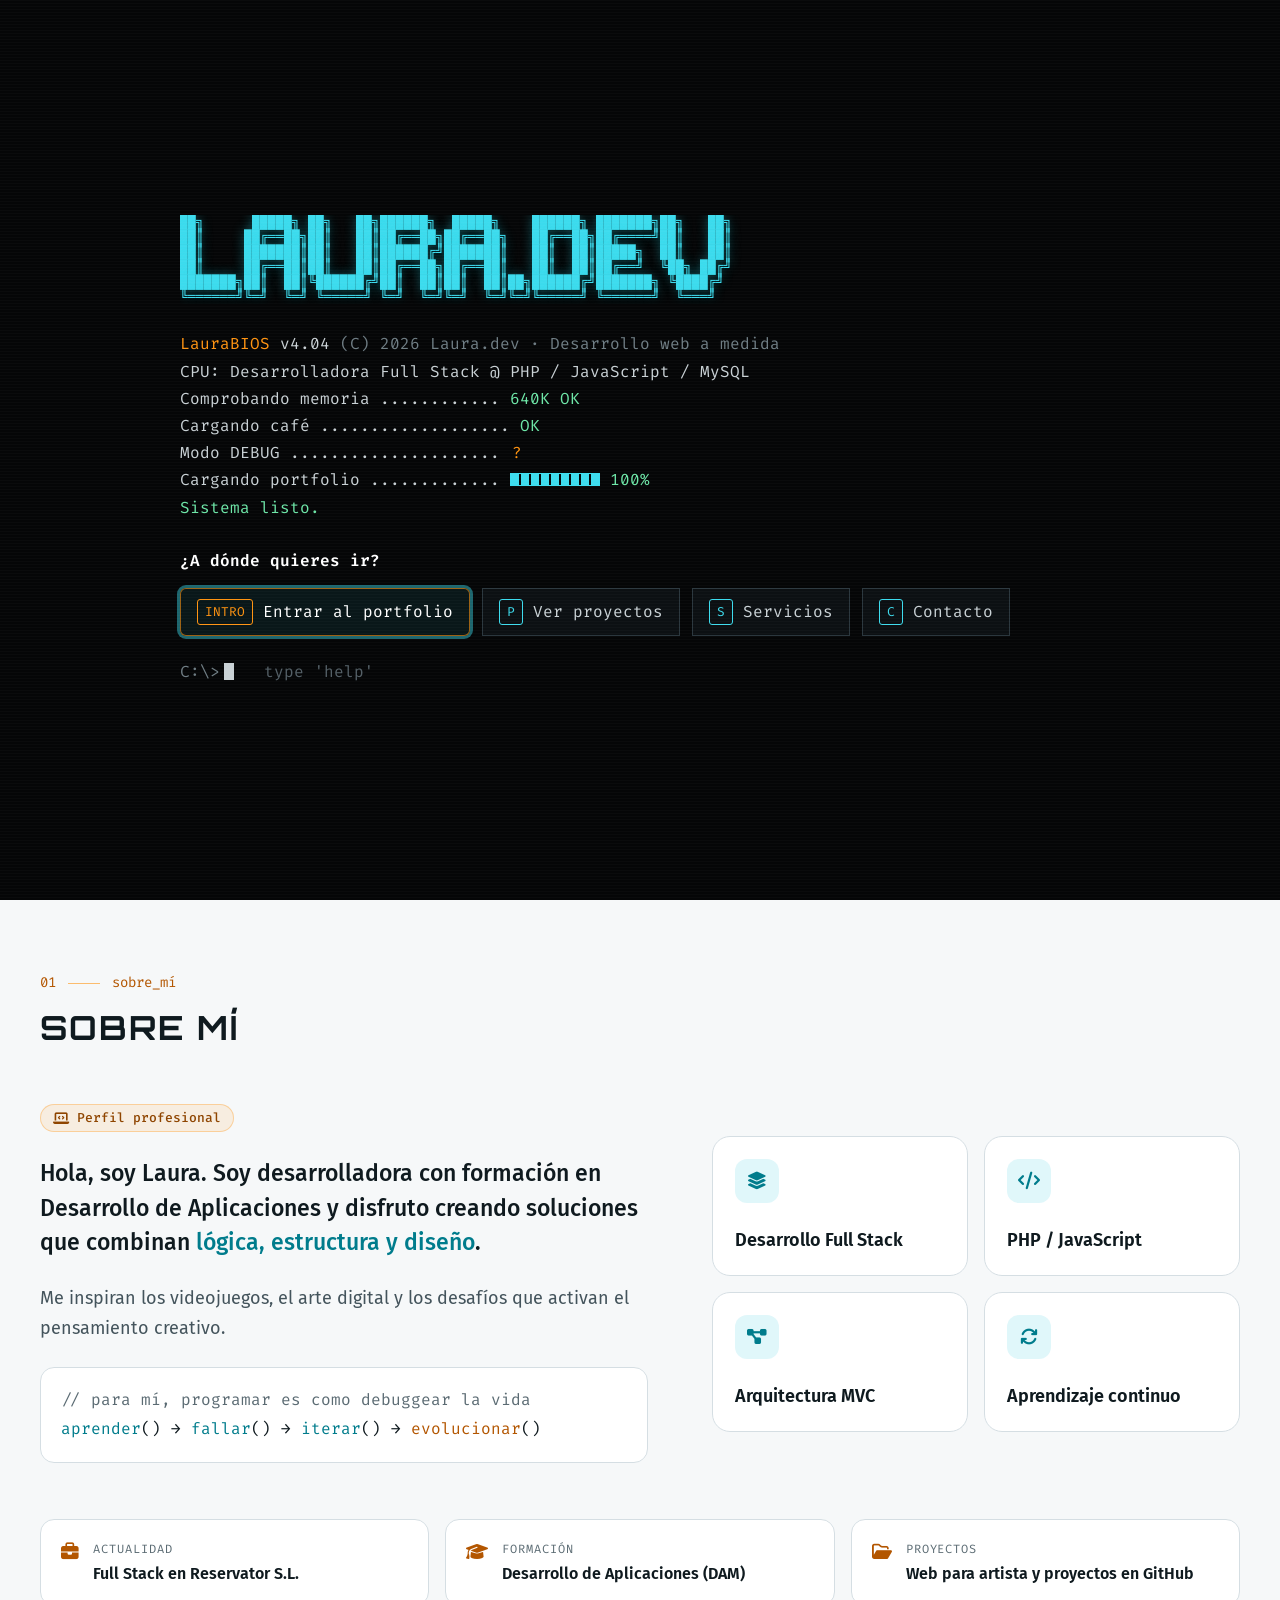
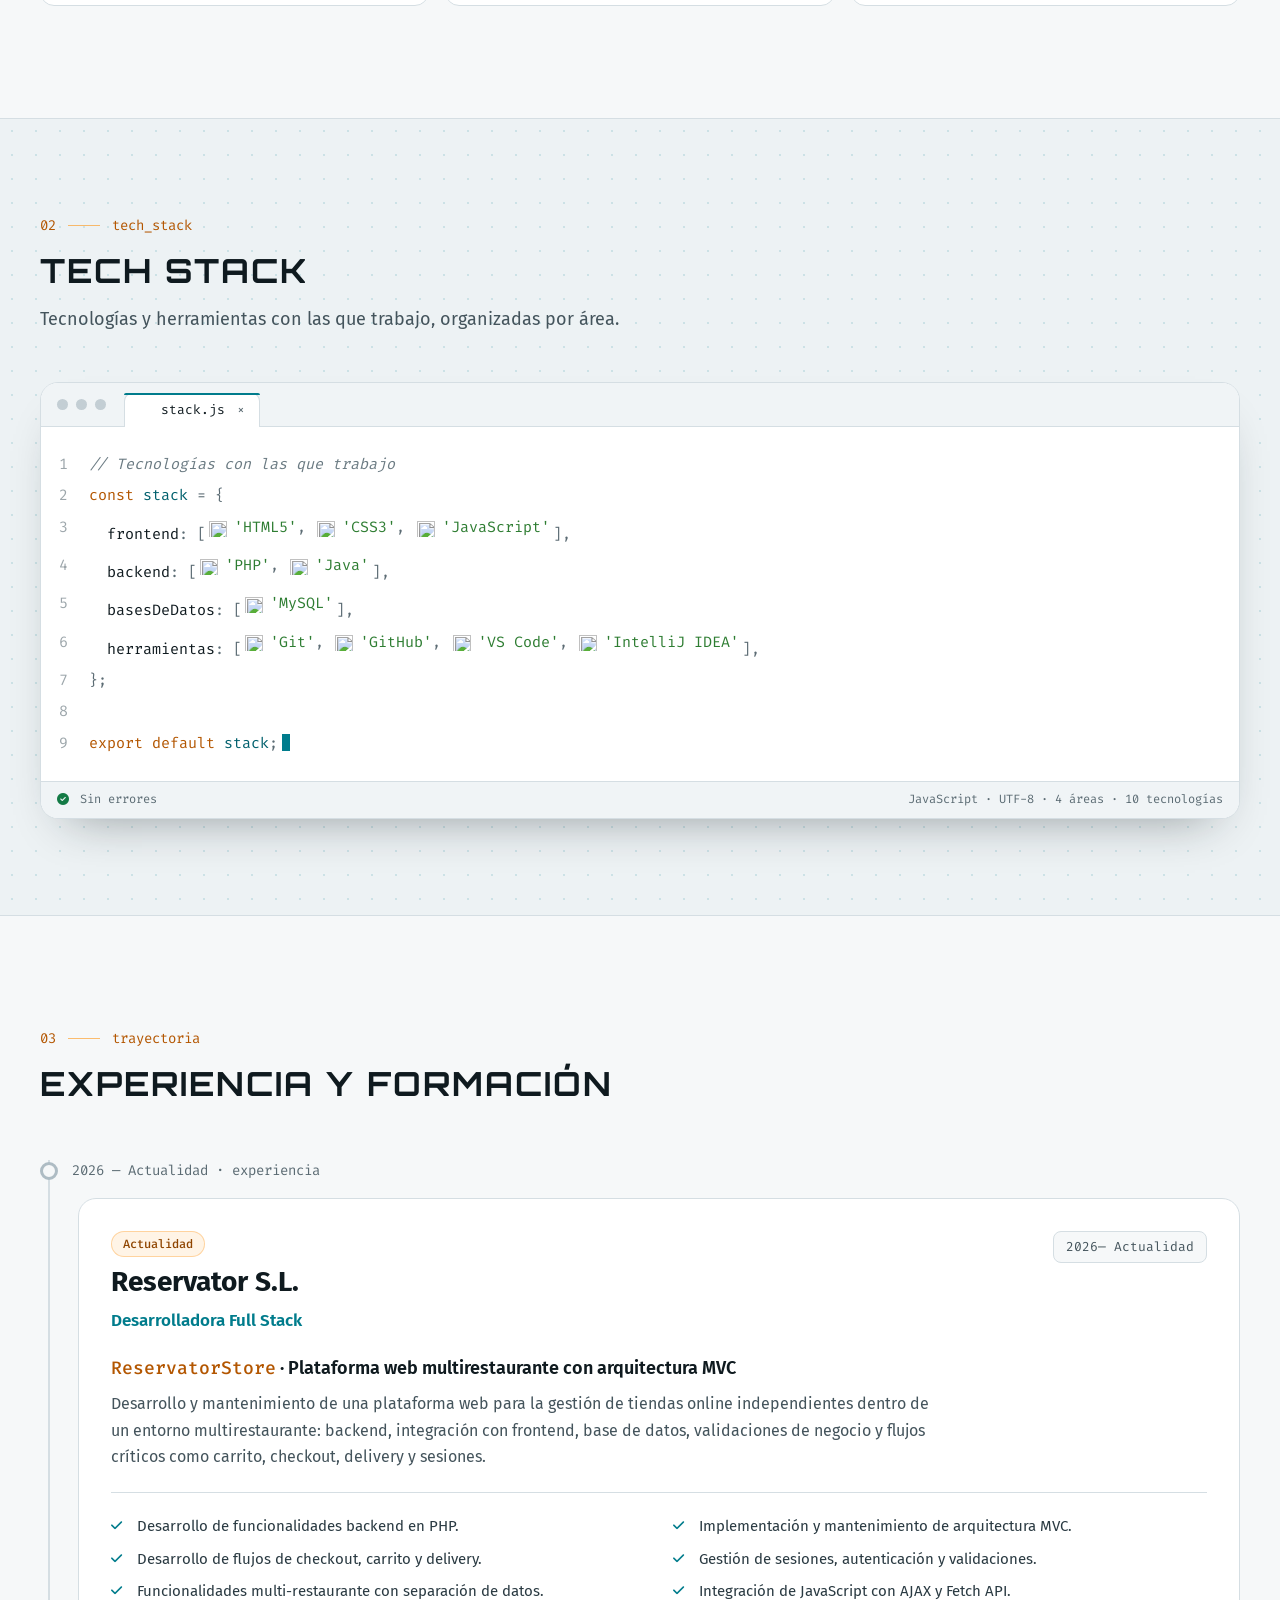
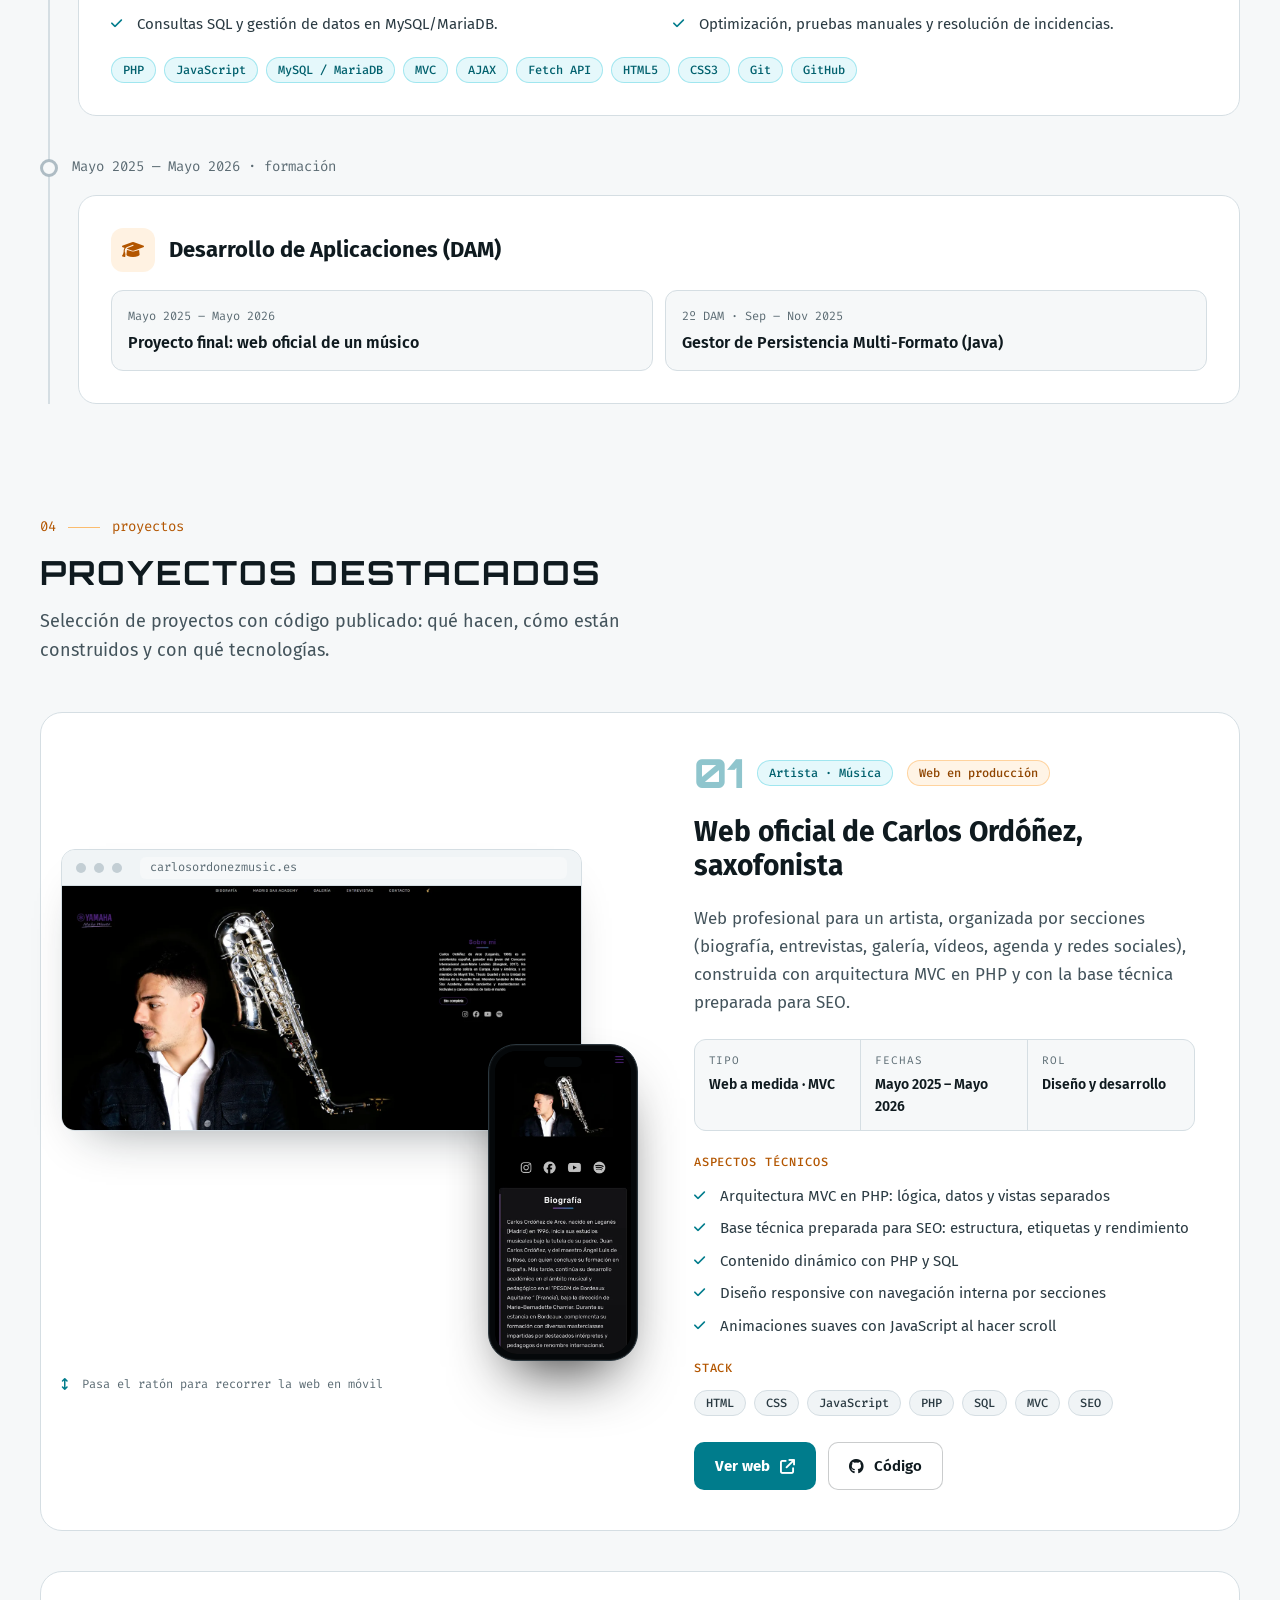
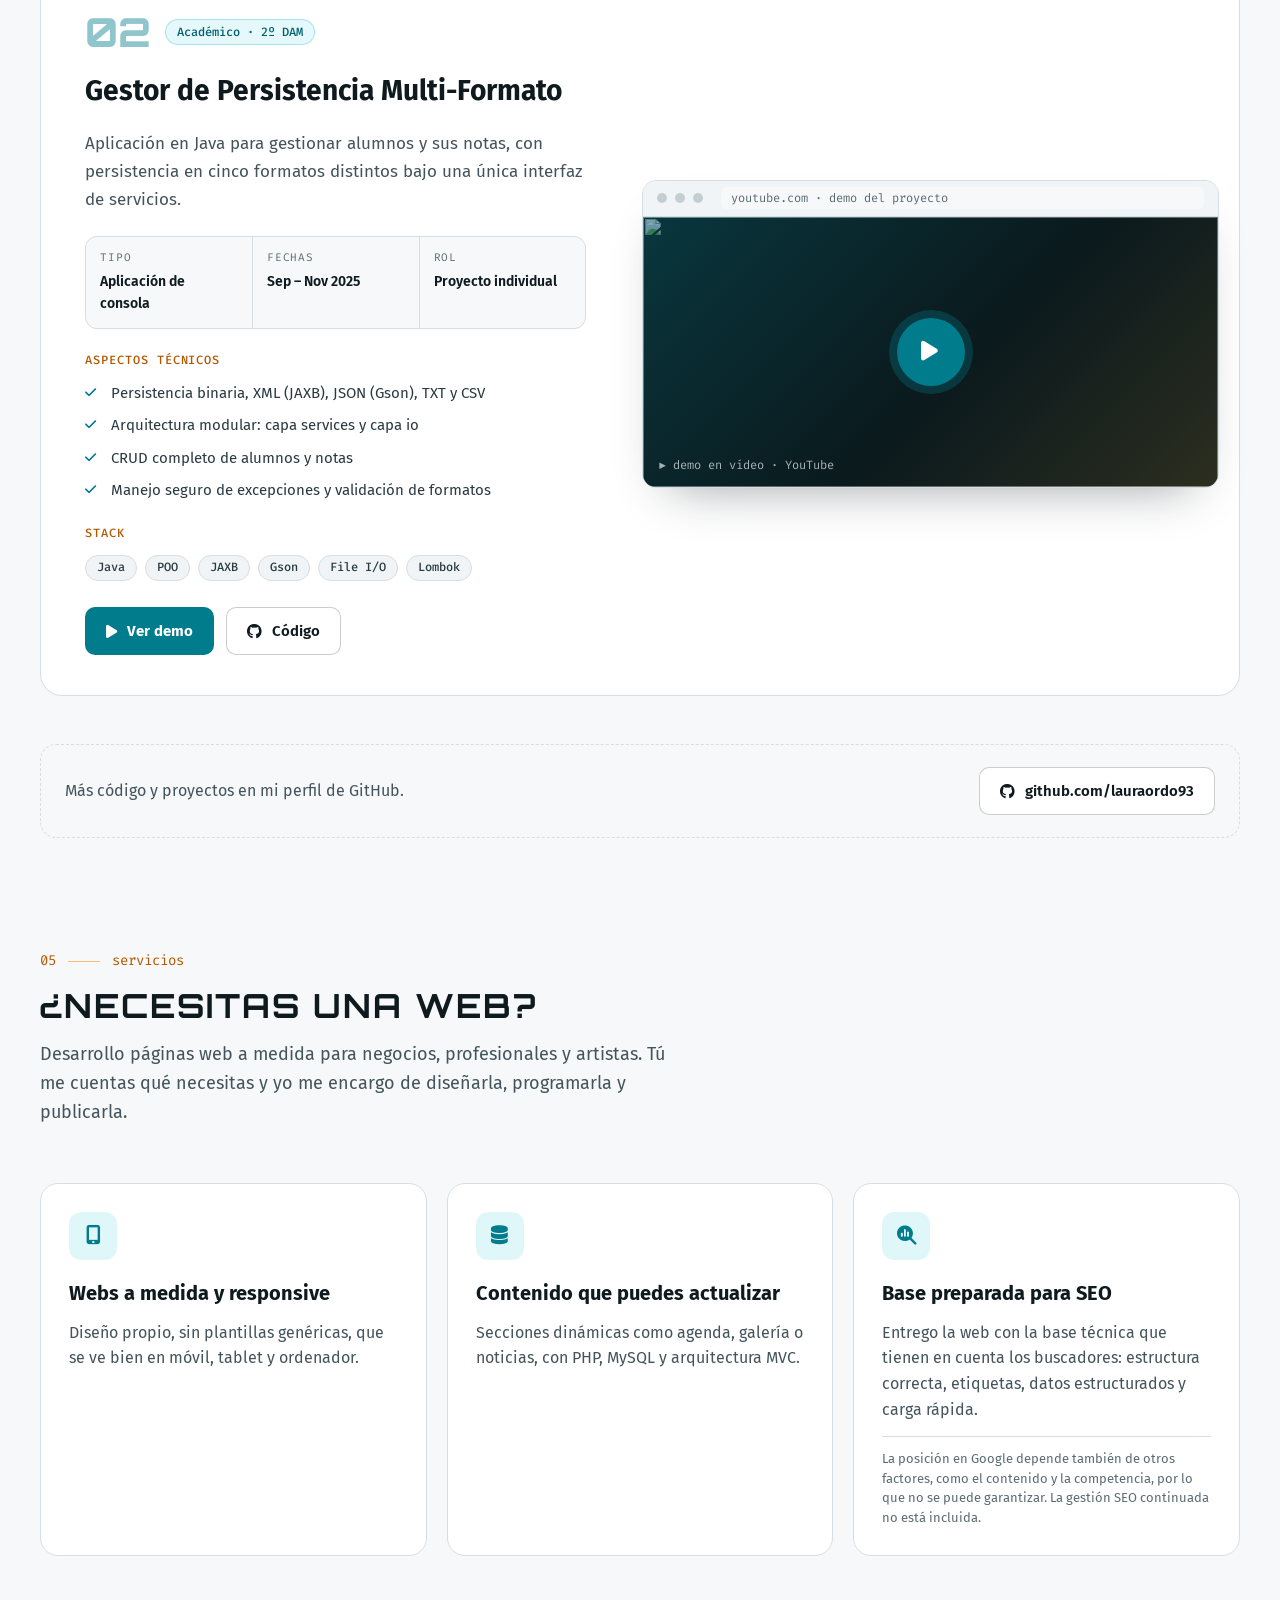
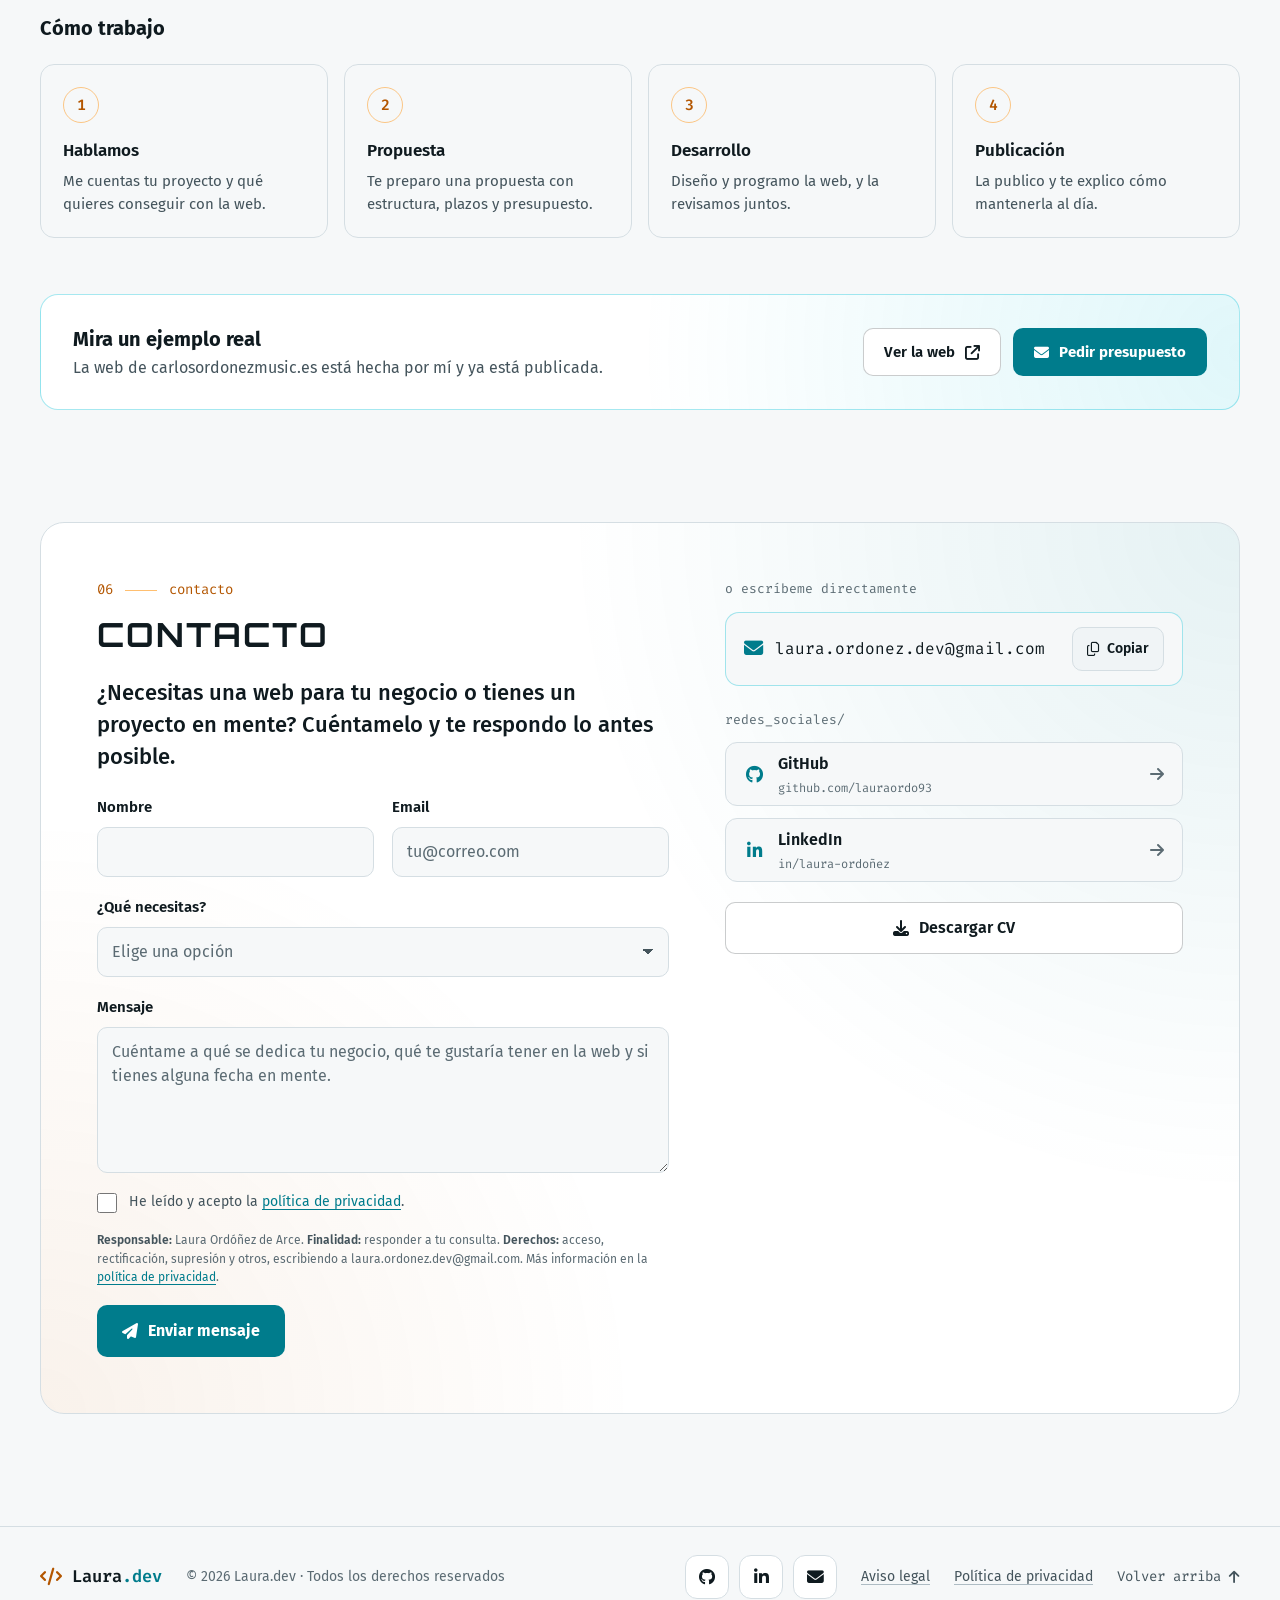
==== commit b976afc5: "ajuste temporaizador juego debug" ====
--- a/index.html
+++ b/index.html
@@ -169,7 +169,7 @@
             <p><span class="hl">DEBUG MODE</span> <span class="dim">· LauraBIOS v4.04</span></p>
             <button class="boot-cmd" type="button" data-debug-exit>[ EXIT DEBUG MODE ]</button>
         </div>
-        <p>TIME: <span class="ok" data-debug-time>15s</span></p>
+        <p>TIME: <span class="ok" data-debug-time>8s</span></p>
         <p aria-live="polite">BUGS FIXED: <span class="ok" data-debug-count>0</span> / 10</p>
         <p class="boot-debug__msg" aria-live="polite"></p>
         <div class="boot-debug__arena" aria-live="polite">
@@ -186,7 +186,7 @@
 ║     DEBUG COMPLETE     ║
 ╚════════════════════════╝</pre>
                 <p style="--d: 400">10 / 10 BUGS FIXED</p>
-                <p style="--d: 700">TIME: <span data-debug-used>0.0</span>s / 15s</p>
+                <p style="--d: 700">TIME: <span data-debug-used>0.0</span>s / 8s</p>
                 <p style="--d: 1000" class="hl">ACHIEVEMENT UNLOCKED</p>
                 <p style="--d: 1300" class="ok boot-debug__badge">JUNIOR DEBUGGER</p>
                 <p style="--d: 2100">&gt; System cleaned successfully.</p>
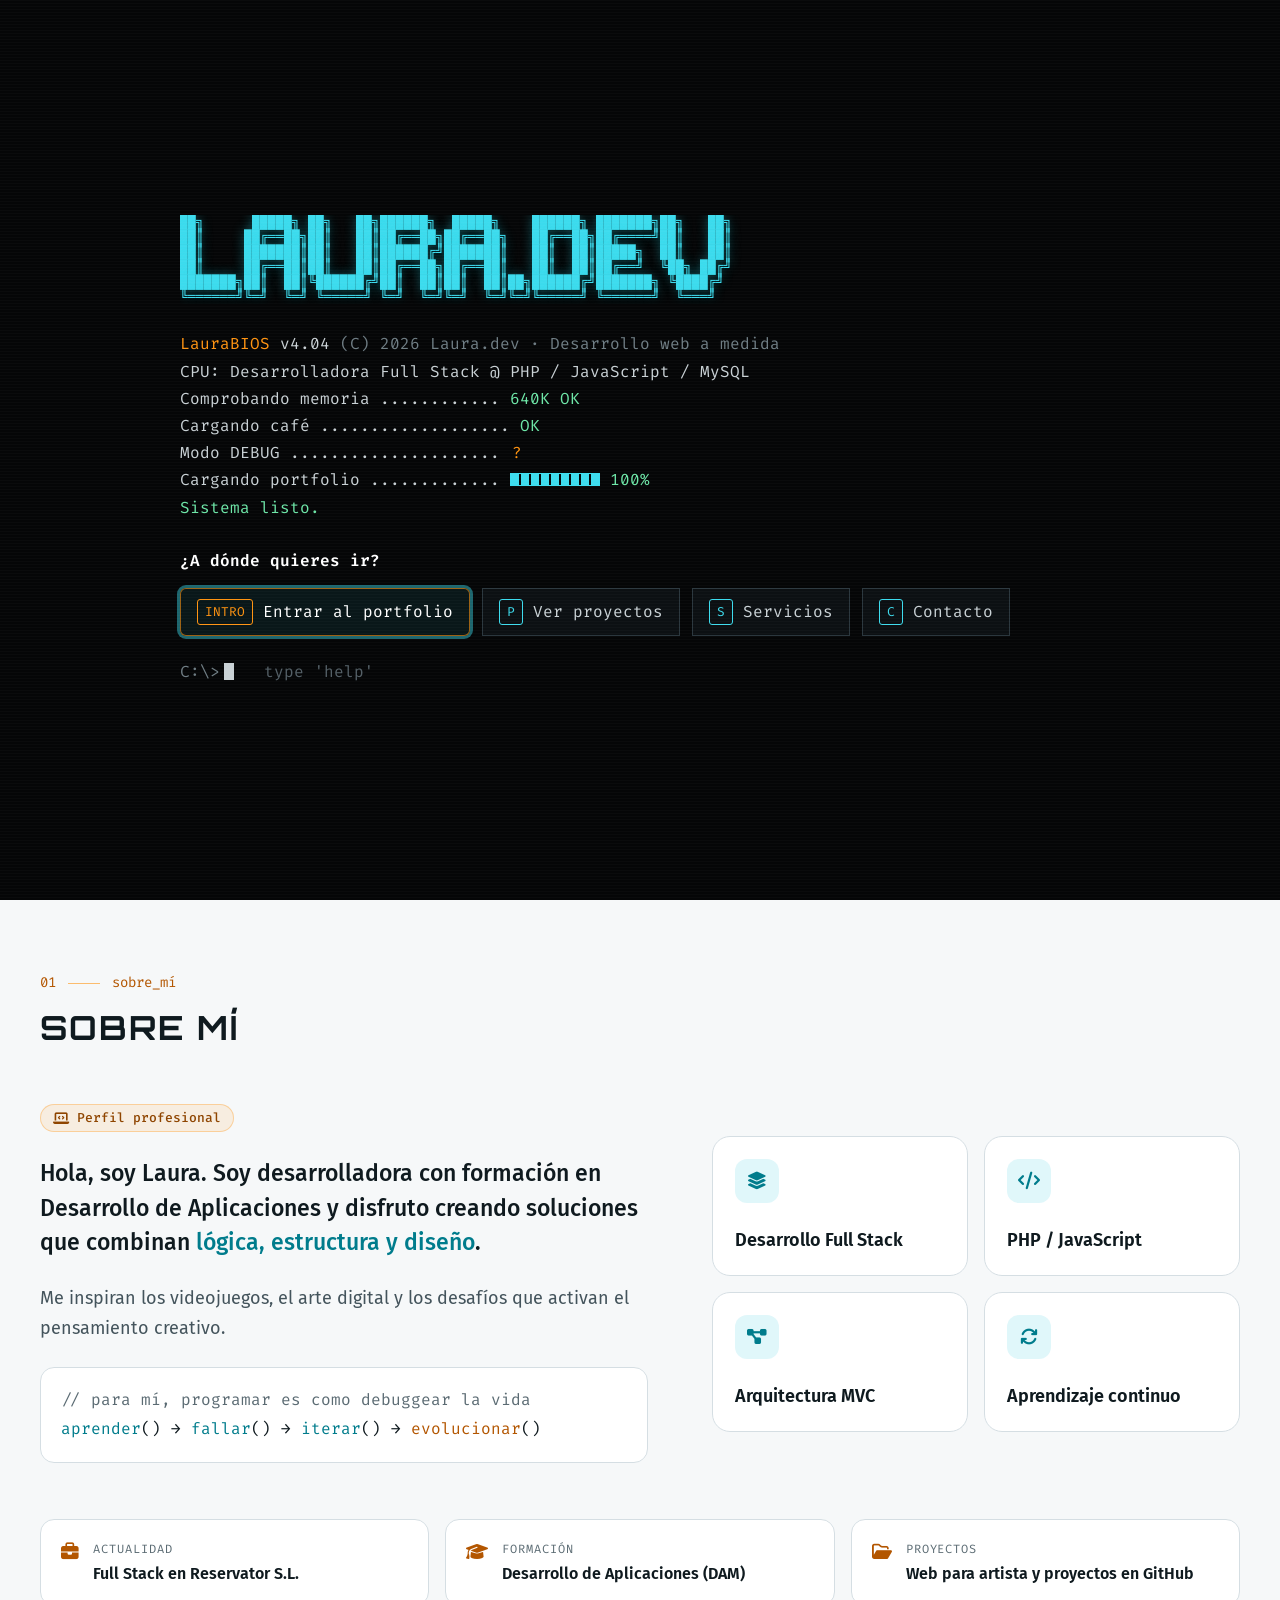
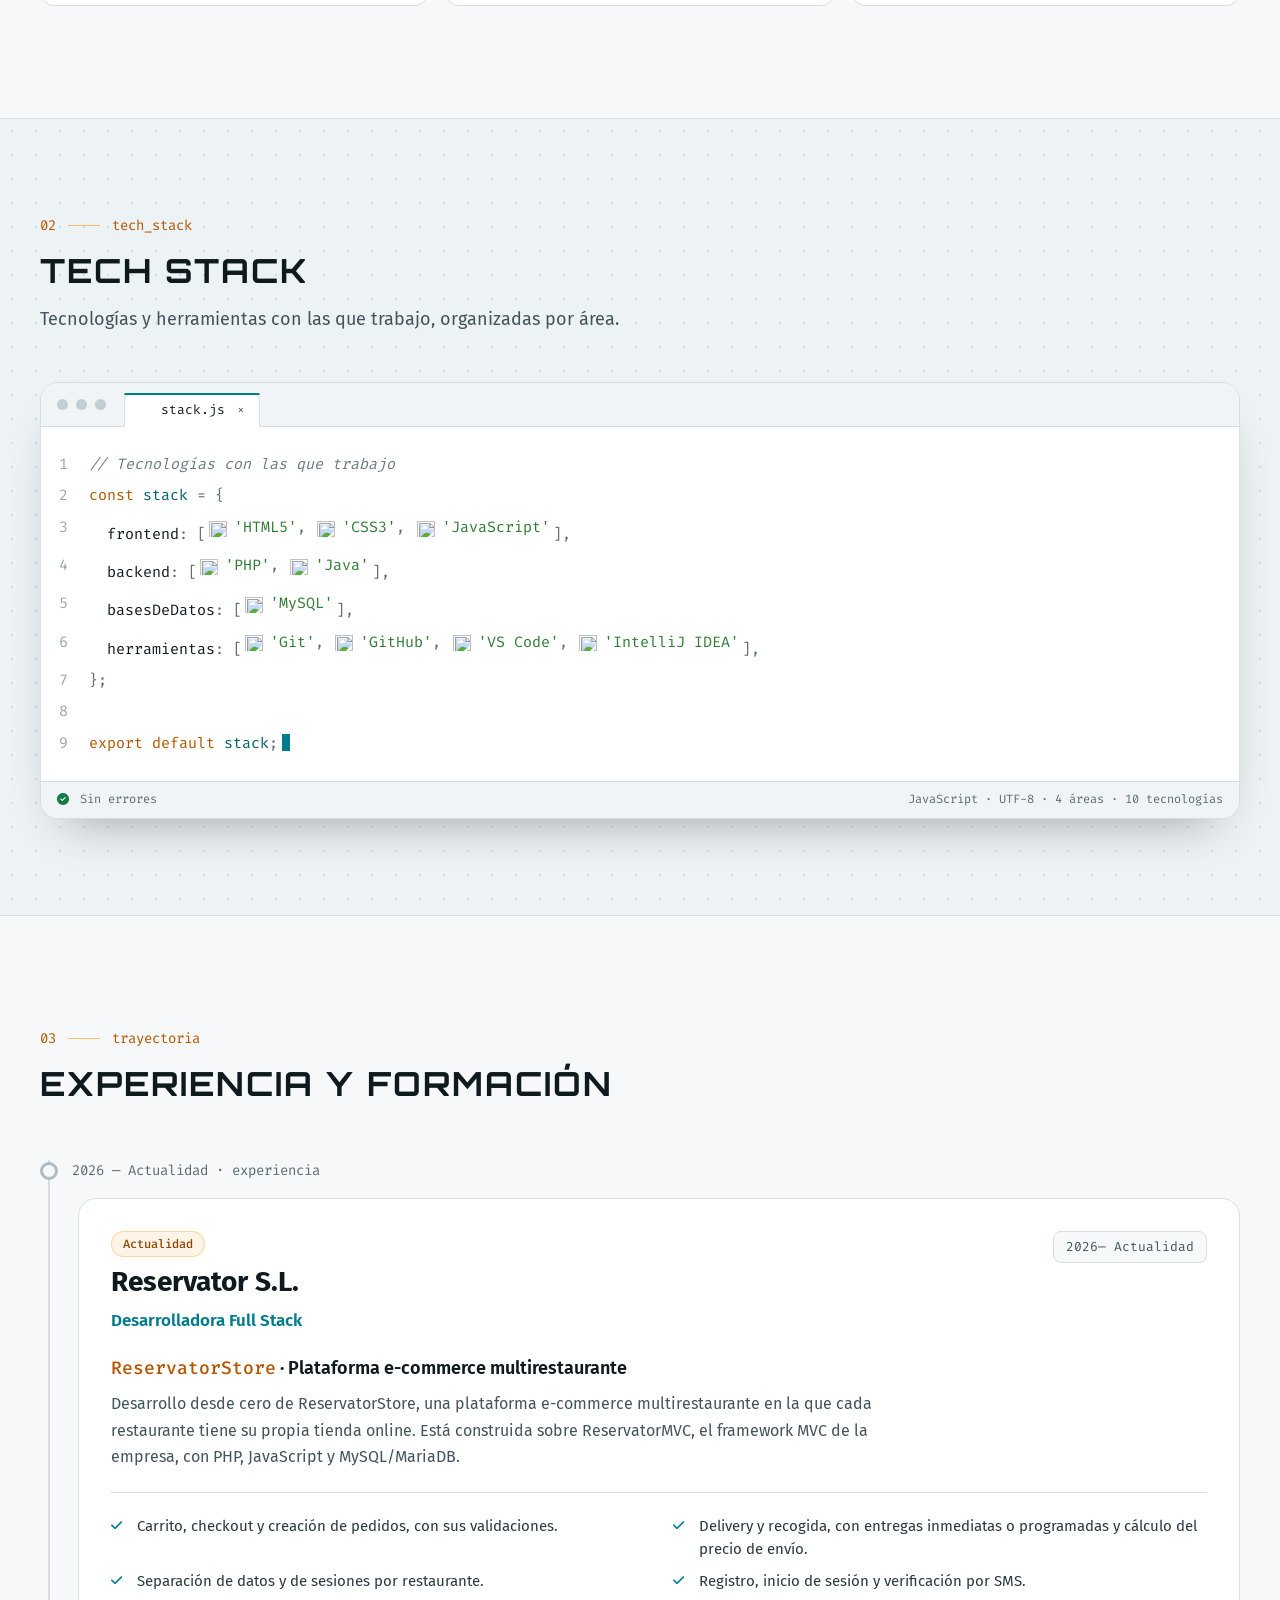
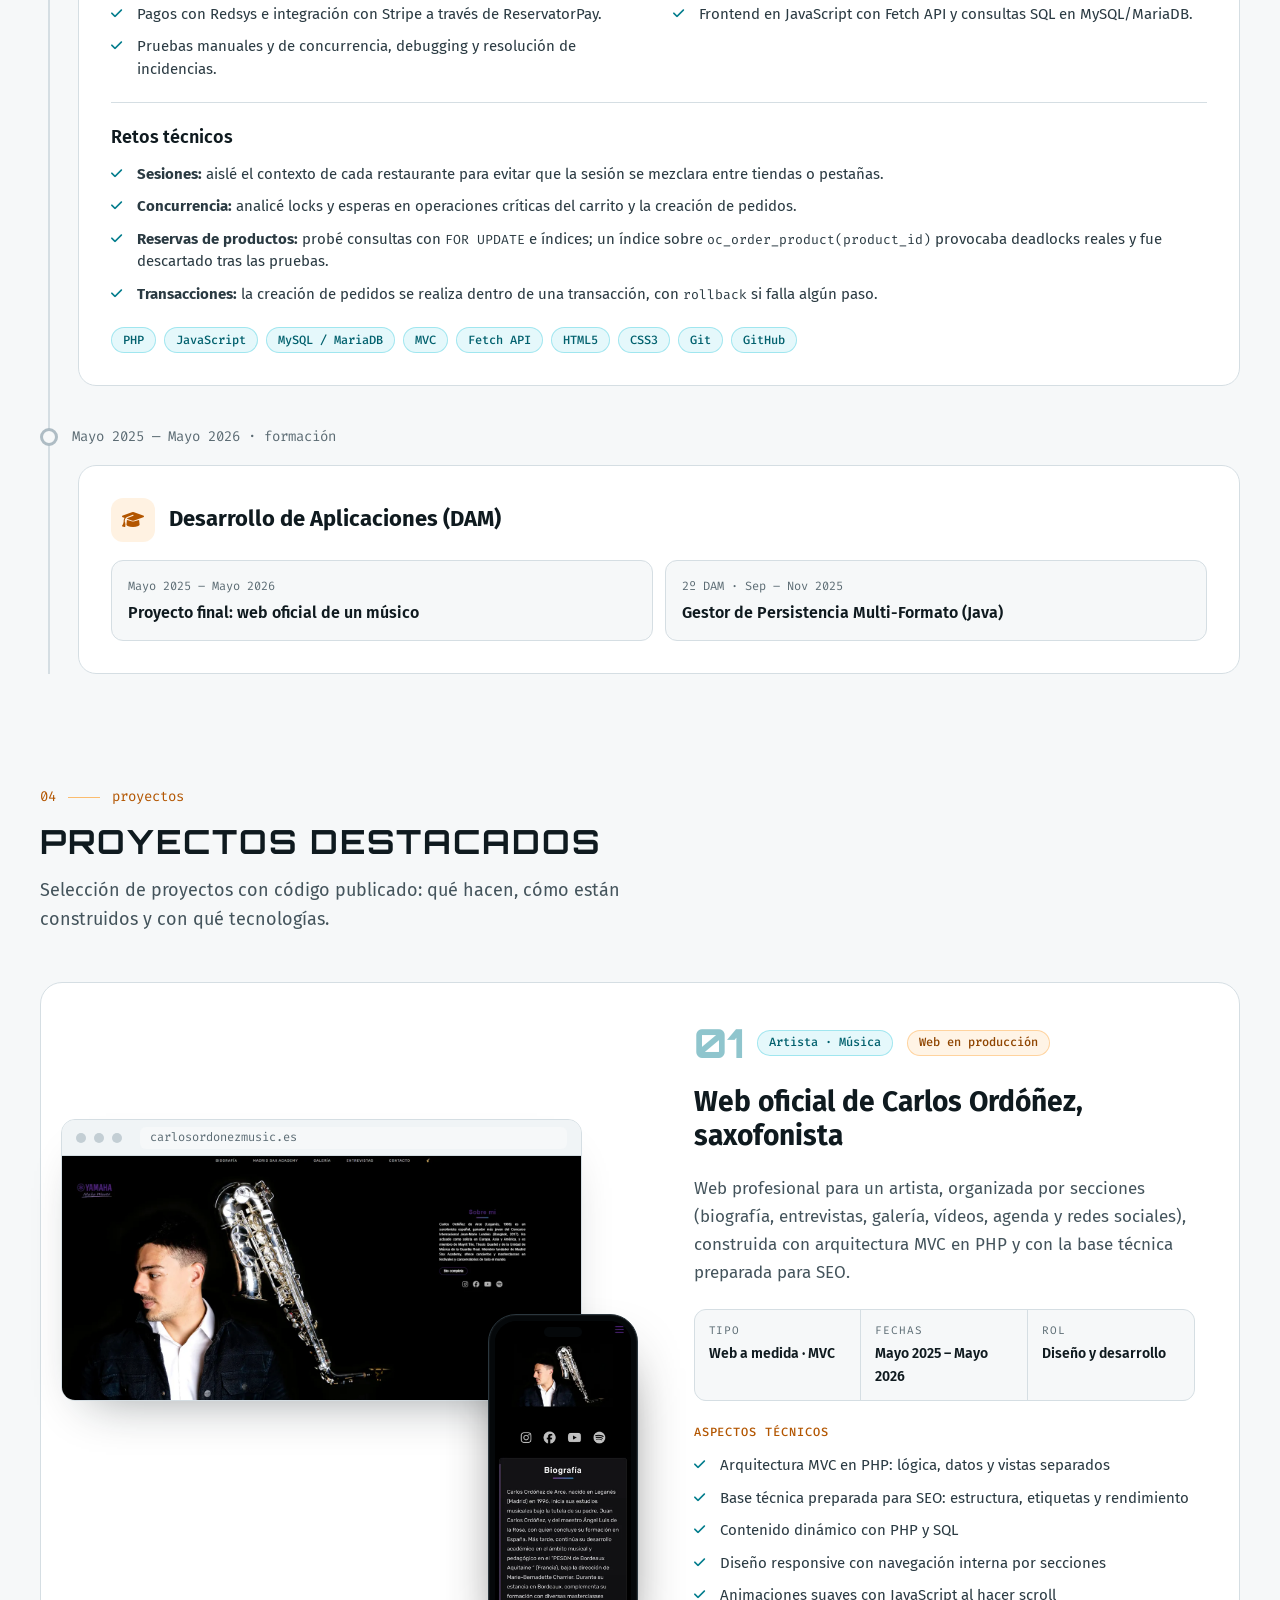
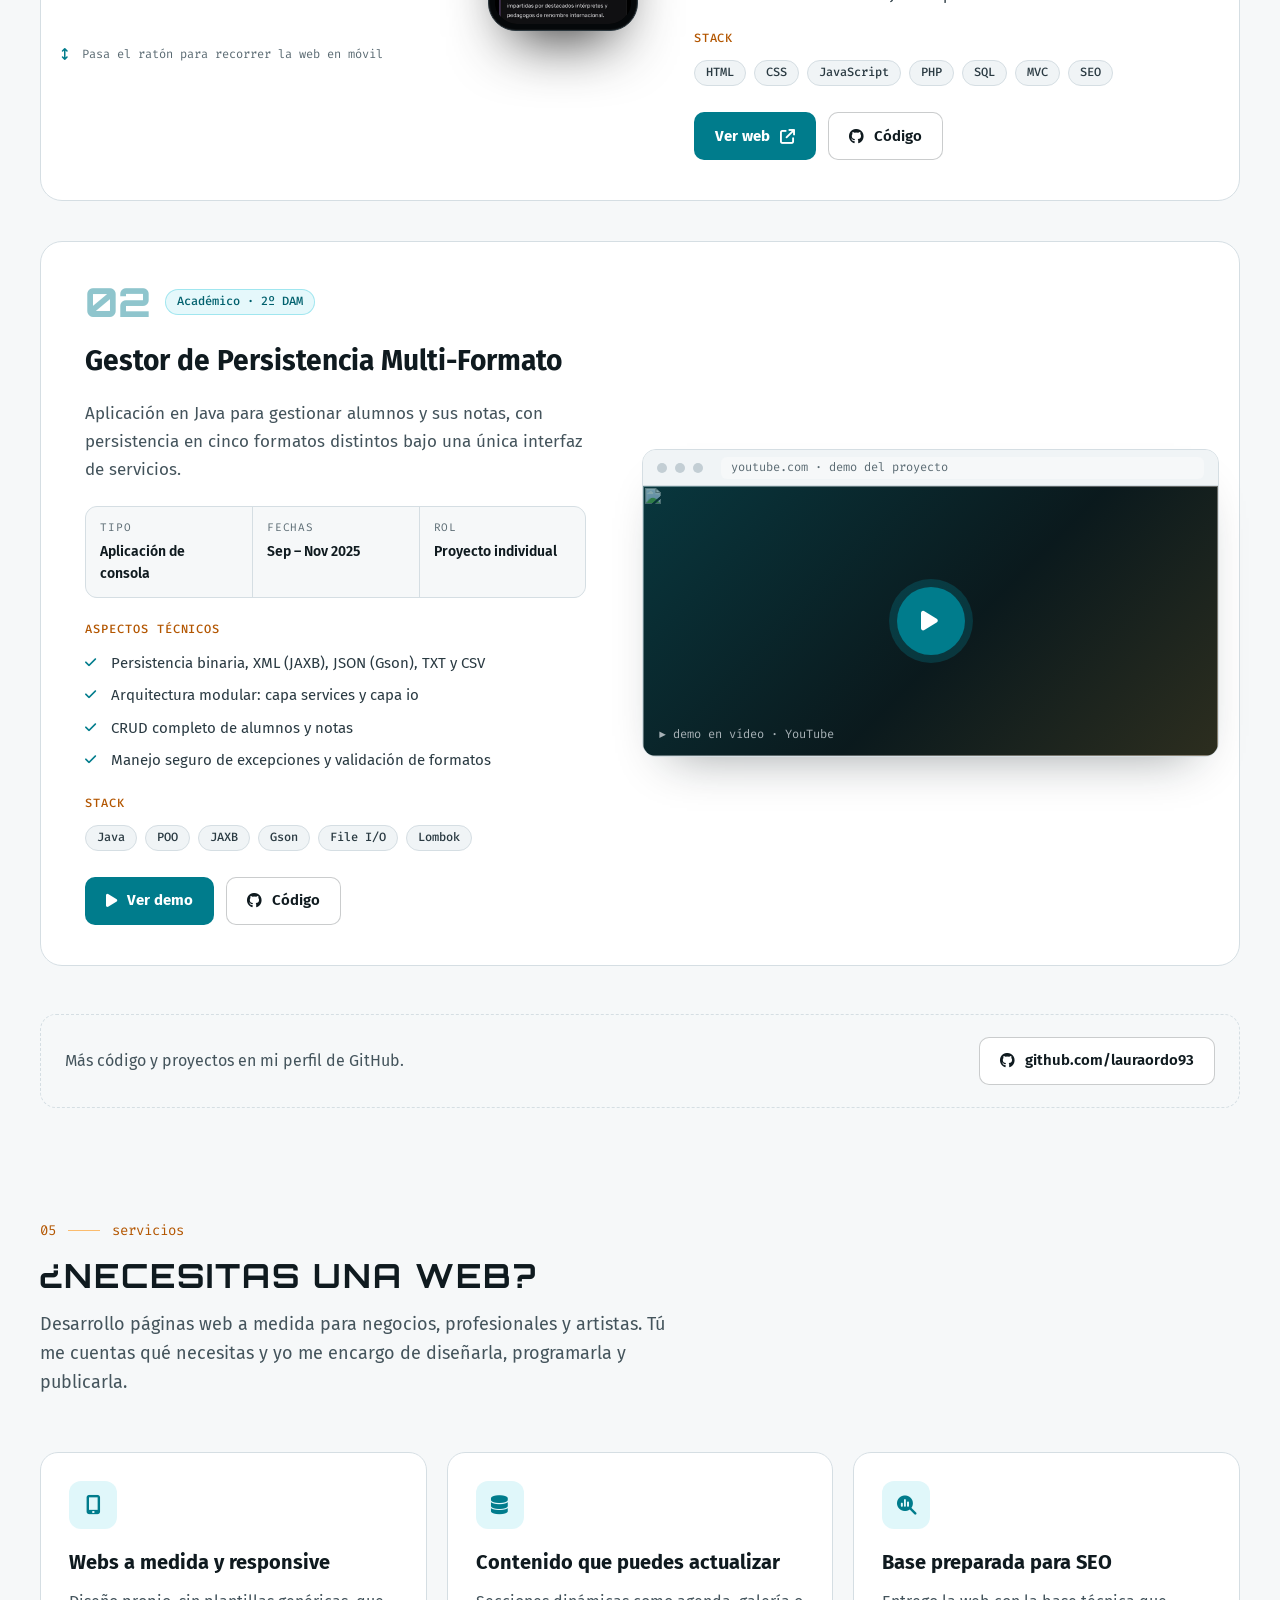
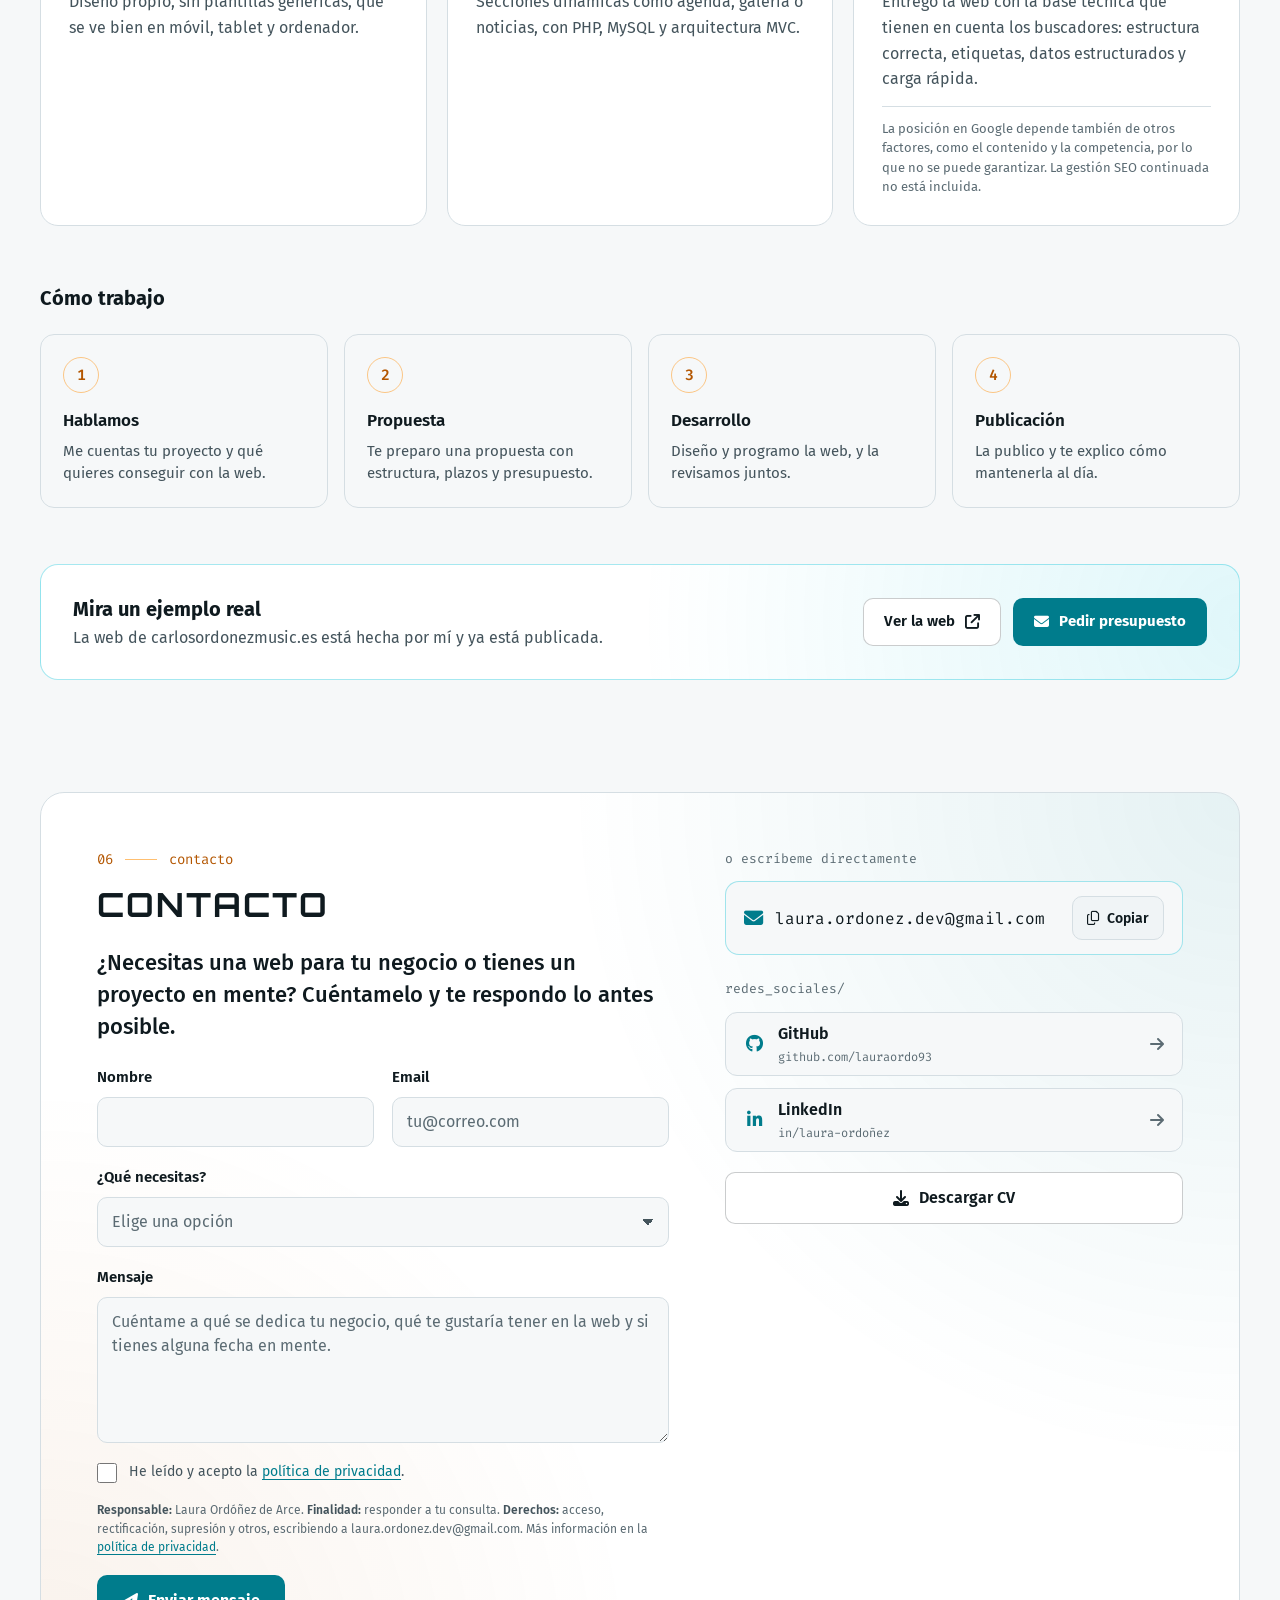
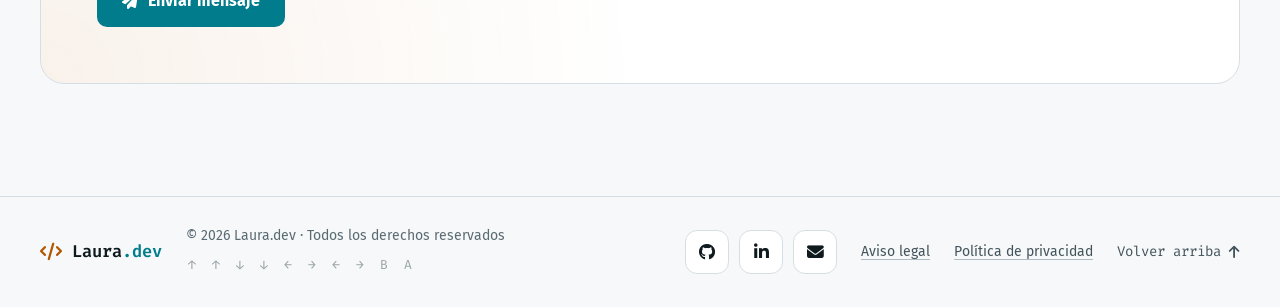
==== commit e3c9e7c0: "año dinamico" ====
--- a/index.html
+++ b/index.html
@@ -128,7 +128,7 @@
 ╚══════╝╚═╝  ╚═╝ ╚═════╝ ╚═╝  ╚═╝╚═╝  ╚═╝╚═╝╚═════╝ ╚══════╝  ╚═══╝</pre>
             <h2 class="visually-hidden" id="boot-title">Laura.dev · Portfolio de Laura Ordóñez de Arce</h2>
             <div class="boot-screen__log">
-                <p aria-hidden="true" style="--d: 150"><span class="hl">LauraBIOS</span> v4.04 <span class="dim">(C) 2026 Laura.dev · Desarrollo web a medida</span></p>
+                <p aria-hidden="true" style="--d: 150"><span class="hl">LauraBIOS</span> v4.04 <span class="dim">(C) <span data-anio>2026</span> Laura.dev · Desarrollo web a medida</span></p>
                 <p aria-hidden="true" style="--d: 330">CPU: Desarrolladora Full Stack @ PHP / JavaScript / MySQL</p>
                 <p aria-hidden="true" style="--d: 520">Comprobando memoria ............ <span class="ok">640K OK</span></p>
                 <p aria-hidden="true" style="--d: 720">Cargando café ................... <span class="ok">OK</span></p>
@@ -397,27 +397,35 @@
                         </header>
 
                         <div class="exp-card__summary">
-                            <h4><span class="mono-accent">ReservatorStore</span> · Plataforma web multirestaurante con arquitectura MVC</h4>
-                            <p>Desarrollo y mantenimiento de una plataforma web para la gestión de tiendas online independientes dentro de un entorno multirestaurante: backend, integración con frontend, base de datos, validaciones de negocio y flujos críticos como carrito, checkout, delivery y sesiones.</p>
+                            <h4><span class="mono-accent">ReservatorStore</span> · Plataforma e-commerce multirestaurante</h4>
+                            <p>Desarrollo desde cero de ReservatorStore, una plataforma e-commerce multirestaurante en la que cada restaurante tiene su propia tienda online. Está construida sobre ReservatorMVC, el framework MVC de la empresa, con PHP, JavaScript y MySQL/MariaDB.</p>
                         </div>
 
                         <ul class="check-list check-list--2col">
-                            <li>Desarrollo de funcionalidades backend en PHP.</li>
-                            <li>Implementación y mantenimiento de arquitectura MVC.</li>
-                            <li>Desarrollo de flujos de checkout, carrito y delivery.</li>
-                            <li>Gestión de sesiones, autenticación y validaciones.</li>
-                            <li>Funcionalidades multi-restaurante con separación de datos.</li>
-                            <li>Integración de JavaScript con AJAX y Fetch API.</li>
-                            <li>Consultas SQL y gestión de datos en MySQL/MariaDB.</li>
-                            <li>Optimización, pruebas manuales y resolución de incidencias.</li>
+                            <li>Carrito, checkout y creación de pedidos, con sus validaciones.</li>
+                            <li>Delivery y recogida, con entregas inmediatas o programadas y cálculo del precio de envío.</li>
+                            <li>Separación de datos y de sesiones por restaurante.</li>
+                            <li>Registro, inicio de sesión y verificación por SMS.</li>
+                            <li>Pagos con Redsys e integración con Stripe a través de ReservatorPay.</li>
+                            <li>Frontend en JavaScript con Fetch API y consultas SQL en MySQL/MariaDB.</li>
+                            <li>Pruebas manuales y de concurrencia, debugging y resolución de incidencias.</li>
                         </ul>
+
+                        <div class="exp-card__challenges">
+                            <h4>Retos técnicos</h4>
+                            <ul class="check-list">
+                                <li><strong>Sesiones:</strong> aislé el contexto de cada restaurante para evitar que la sesión se mezclara entre tiendas o pestañas.</li>
+                                <li><strong>Concurrencia:</strong> analicé locks y esperas en operaciones críticas del carrito y la creación de pedidos.</li>
+                                <li><strong>Reservas de productos:</strong> probé consultas con <code>FOR UPDATE</code> e índices; un índice sobre <code>oc_order_product(product_id)</code> provocaba deadlocks reales y fue descartado tras las pruebas.</li>
+                                <li><strong>Transacciones:</strong> la creación de pedidos se realiza dentro de una transacción, con <code>rollback</code> si falla algún paso.</li>
+                            </ul>
+                        </div>
 
                         <ul class="chips" aria-label="Tecnologías utilizadas">
                             <li class="chip chip--cyan chip--sm">PHP</li>
                             <li class="chip chip--cyan chip--sm">JavaScript</li>
                             <li class="chip chip--cyan chip--sm">MySQL / MariaDB</li>
                             <li class="chip chip--cyan chip--sm">MVC</li>
-                            <li class="chip chip--cyan chip--sm">AJAX</li>
                             <li class="chip chip--cyan chip--sm">Fetch API</li>
                             <li class="chip chip--cyan chip--sm">HTML5</li>
                             <li class="chip chip--cyan chip--sm">CSS3</li>
@@ -722,7 +730,11 @@
                     <i class="fas fa-code" aria-hidden="true"></i>
                     <span>Laura<span class="nav-brand__dot">.dev</span></span>
                 </a>
-                <p class="footer__copy">&copy; 2026 Laura.dev · Todos los derechos reservados</p>
+                <div class="footer__meta">
+                    <p class="footer__copy">&copy; <span data-anio>2026</span> Laura.dev · Todos los derechos reservados</p>
+                    <!-- Pista del secreto (js/secreto.js): las teclas del código Konami se encienden al acertarlas; en móvil se tocan en orden -->
+                    <p class="konami" data-konami aria-hidden="true"><button class="konami__key" type="button" tabindex="-1" data-key="arrowup">↑</button><button class="konami__key" type="button" tabindex="-1" data-key="arrowup">↑</button><button class="konami__key" type="button" tabindex="-1" data-key="arrowdown">↓</button><button class="konami__key" type="button" tabindex="-1" data-key="arrowdown">↓</button><button class="konami__key" type="button" tabindex="-1" data-key="arrowleft">←</button><button class="konami__key" type="button" tabindex="-1" data-key="arrowright">→</button><button class="konami__key" type="button" tabindex="-1" data-key="arrowleft">←</button><button class="konami__key" type="button" tabindex="-1" data-key="arrowright">→</button><button class="konami__key" type="button" tabindex="-1" data-key="b">B</button><button class="konami__key" type="button" tabindex="-1" data-key="a">A</button></p>
+                </div>
             </div>
             <div class="footer__right">
                 <div class="social-row">
@@ -753,6 +765,7 @@
 
     <script src="js/particles.js" defer></script>
     <script src="js/tema.js" defer></script>
+    <script src="js/anio.js" defer></script>
     <script src="js/menuPort.js" defer></script>
     <script src="js/reveal.js" defer></script>
     <script src="js/animaciones.js" defer></script>
--- a/css/styles.css
+++ b/css/styles.css
@@ -1211,7 +1211,8 @@
     border-bottom: 1px solid var(--border);
 }
 
-.exp-card__summary h4 {
+.exp-card__summary h4,
+.exp-card__challenges h4 {
     font-size: 1.125rem;
     font-weight: 600;
     line-height: 1.4;
@@ -1225,6 +1226,21 @@
 
 .check-list--2col {
     grid-template-columns: repeat(2, minmax(0, 1fr));
+}
+
+/* Retos técnicos de una experiencia: separado de la lista como el resumen, y el código en la
+   fuente mono del portfolio */
+.exp-card__challenges {
+    display: flex;
+    flex-direction: column;
+    gap: 12px;
+    padding-top: 22px;
+    border-top: 1px solid var(--border);
+}
+
+.exp-card__challenges code {
+    font-family: var(--font-mono);
+    font-size: 0.875em;
 }
 
 .edu-card {
@@ -2045,6 +2061,42 @@
 .footer__copy {
     font-size: 0.875rem;
     color: var(--text-subtle);
+}
+
+.footer__meta {
+    display: flex;
+    flex-direction: column;
+    gap: 2px;
+}
+
+/* Pista del código Konami: las teclas en mono, tenues, sin aspecto de botón. Cada tecla
+   acertada se enciende en naranja (también al tocarlas en orden en el móvil) */
+.konami {
+    display: flex;
+    margin-left: -6px;
+}
+
+.konami__key {
+    display: inline-grid;
+    place-items: center;
+    min-width: 24px;
+    min-height: 30px;
+    padding: 0;
+    border: 0;
+    background: none;
+    font-family: var(--font-mono);
+    font-size: 0.8125rem;
+    color: var(--text-subtle);
+    opacity: 0.6;
+    cursor: default;
+    touch-action: manipulation;
+    -webkit-tap-highlight-color: transparent;
+    transition: color 0.15s ease, opacity 0.15s ease;
+}
+
+.konami__key.is-lit {
+    color: var(--orange);
+    opacity: 1;
 }
 
 .footer__top {
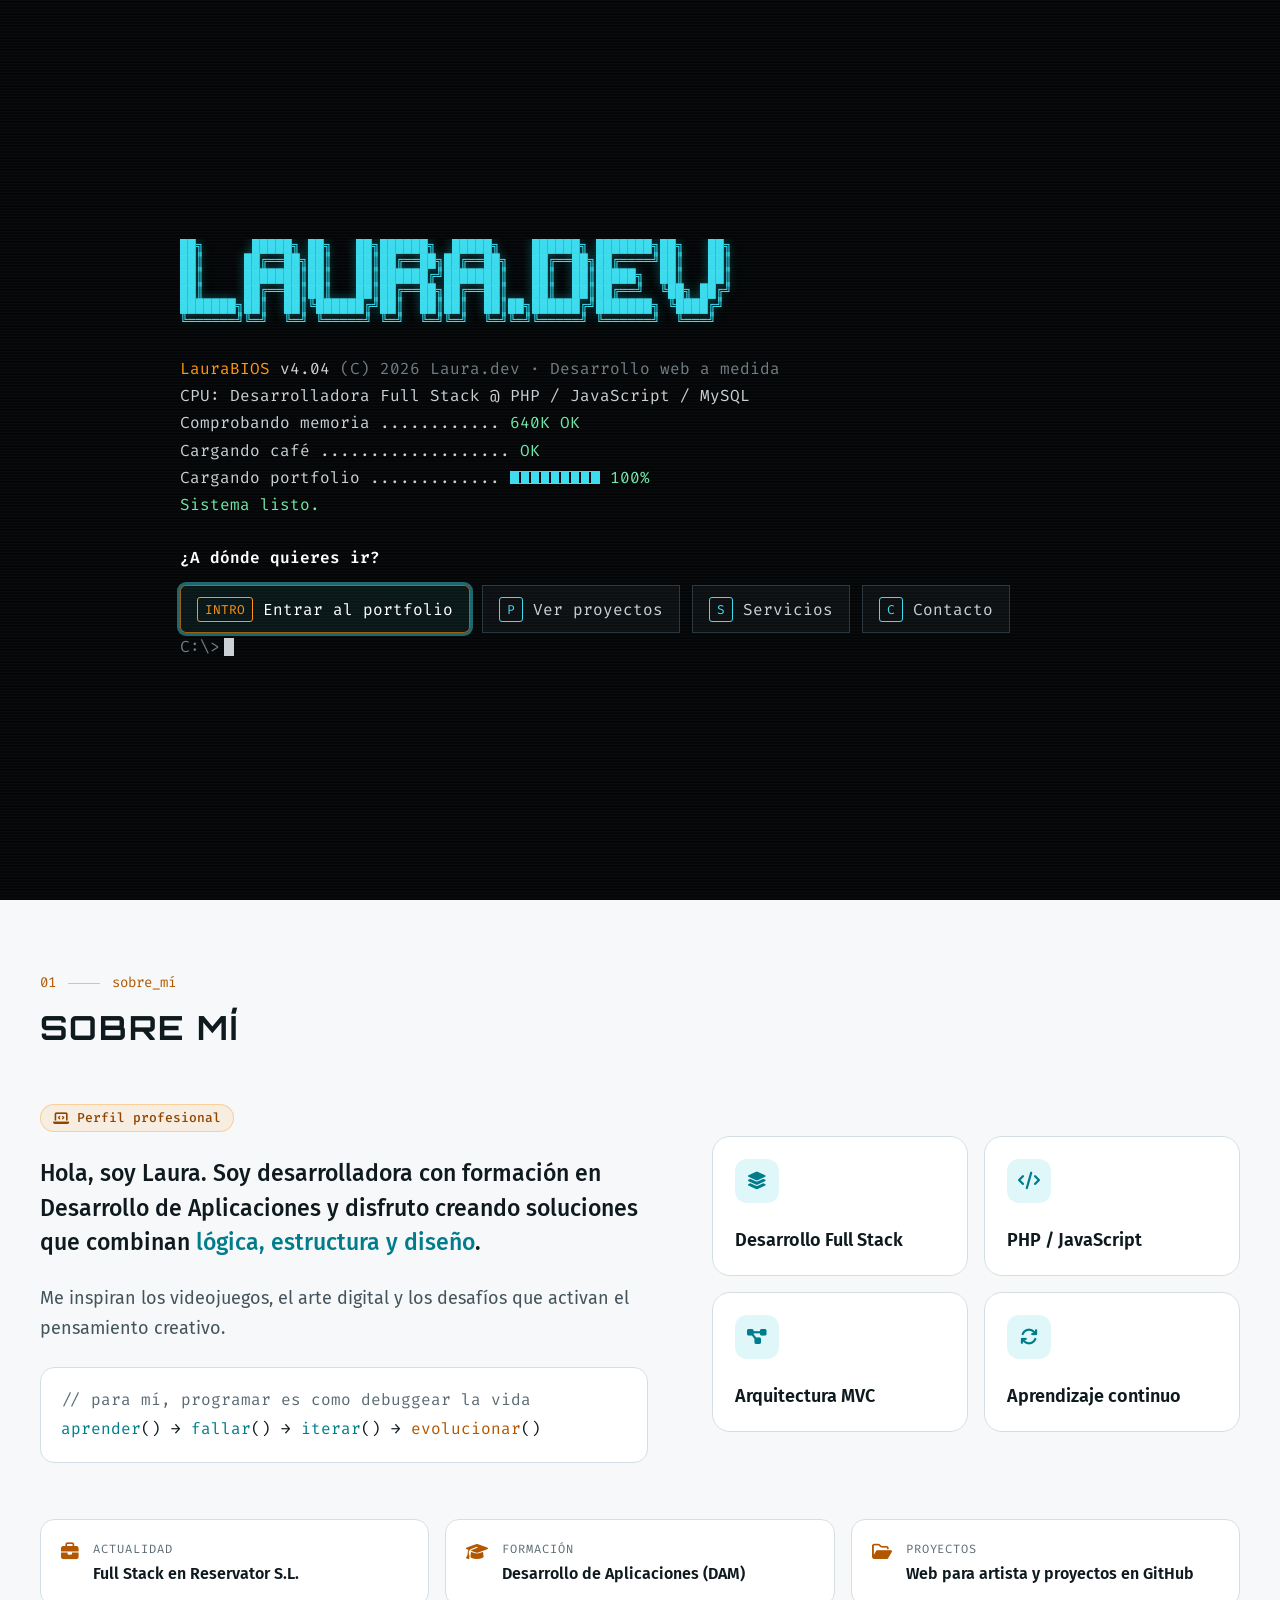
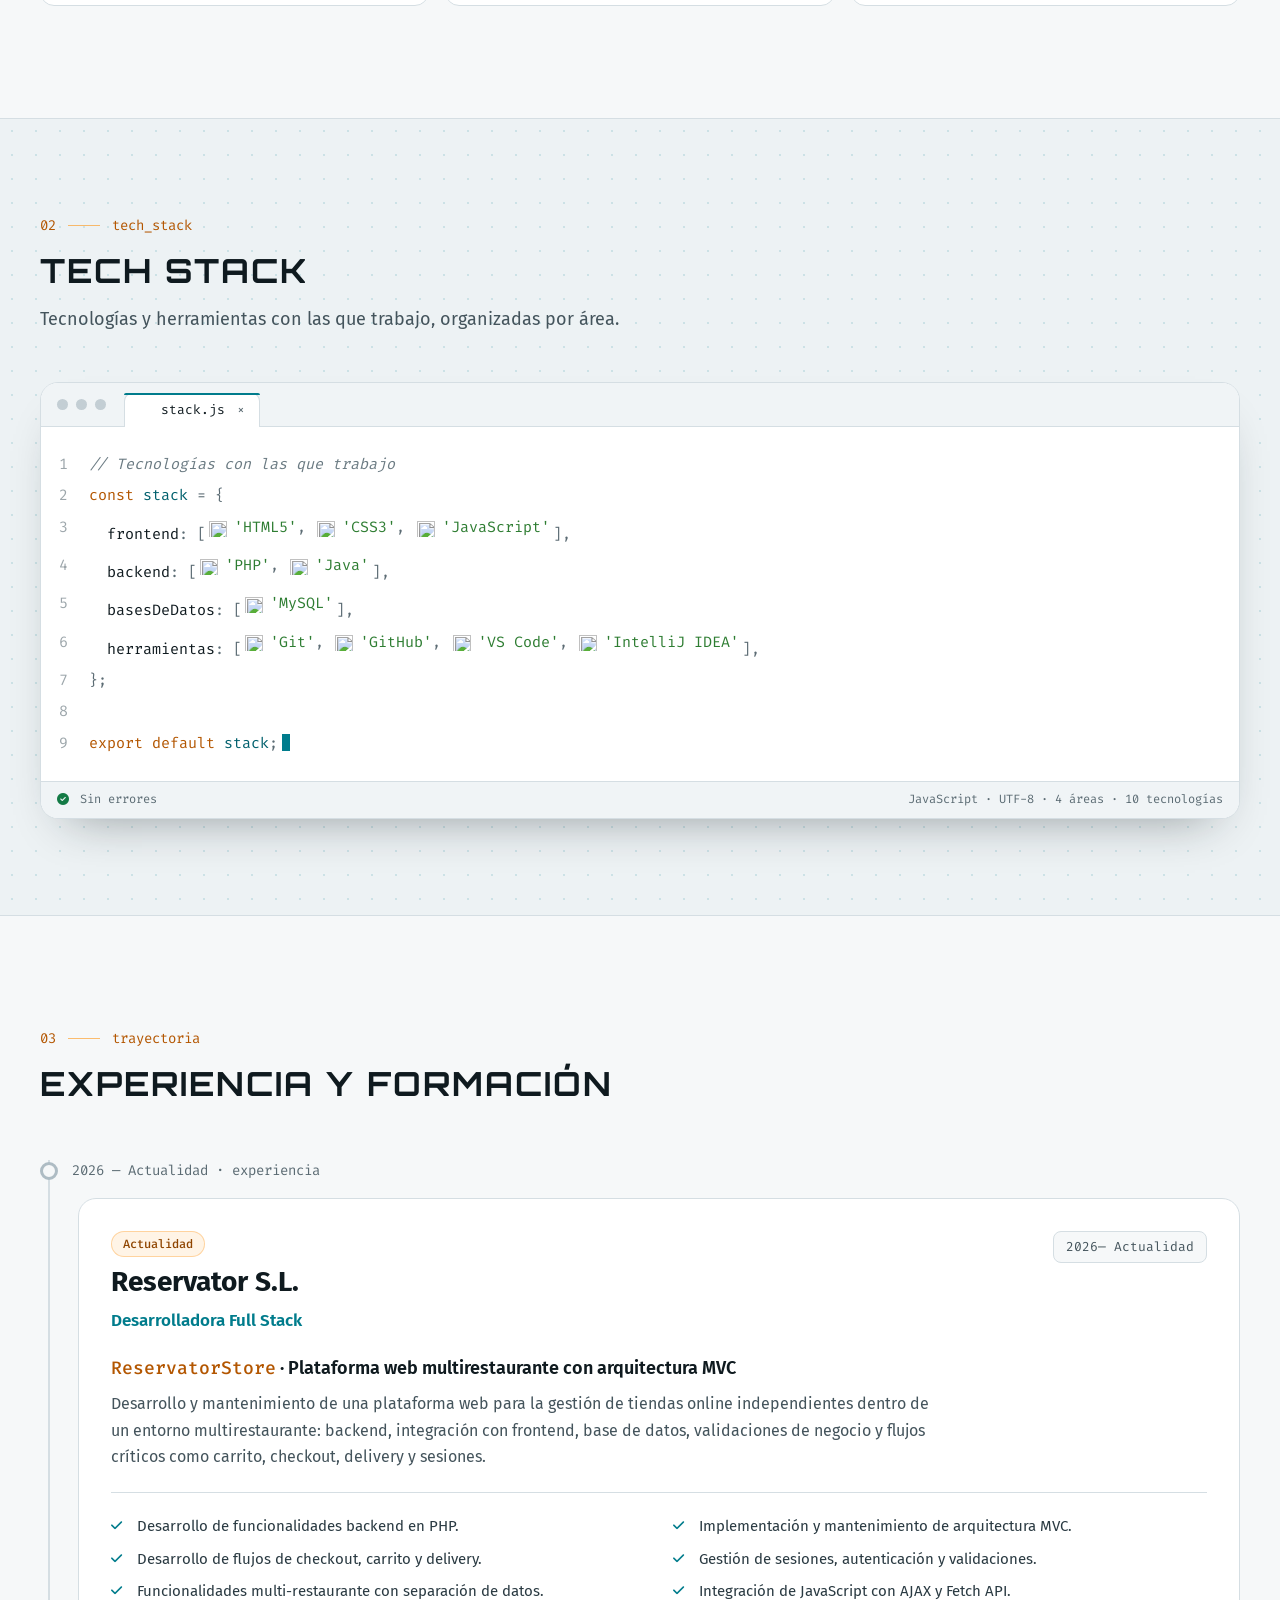
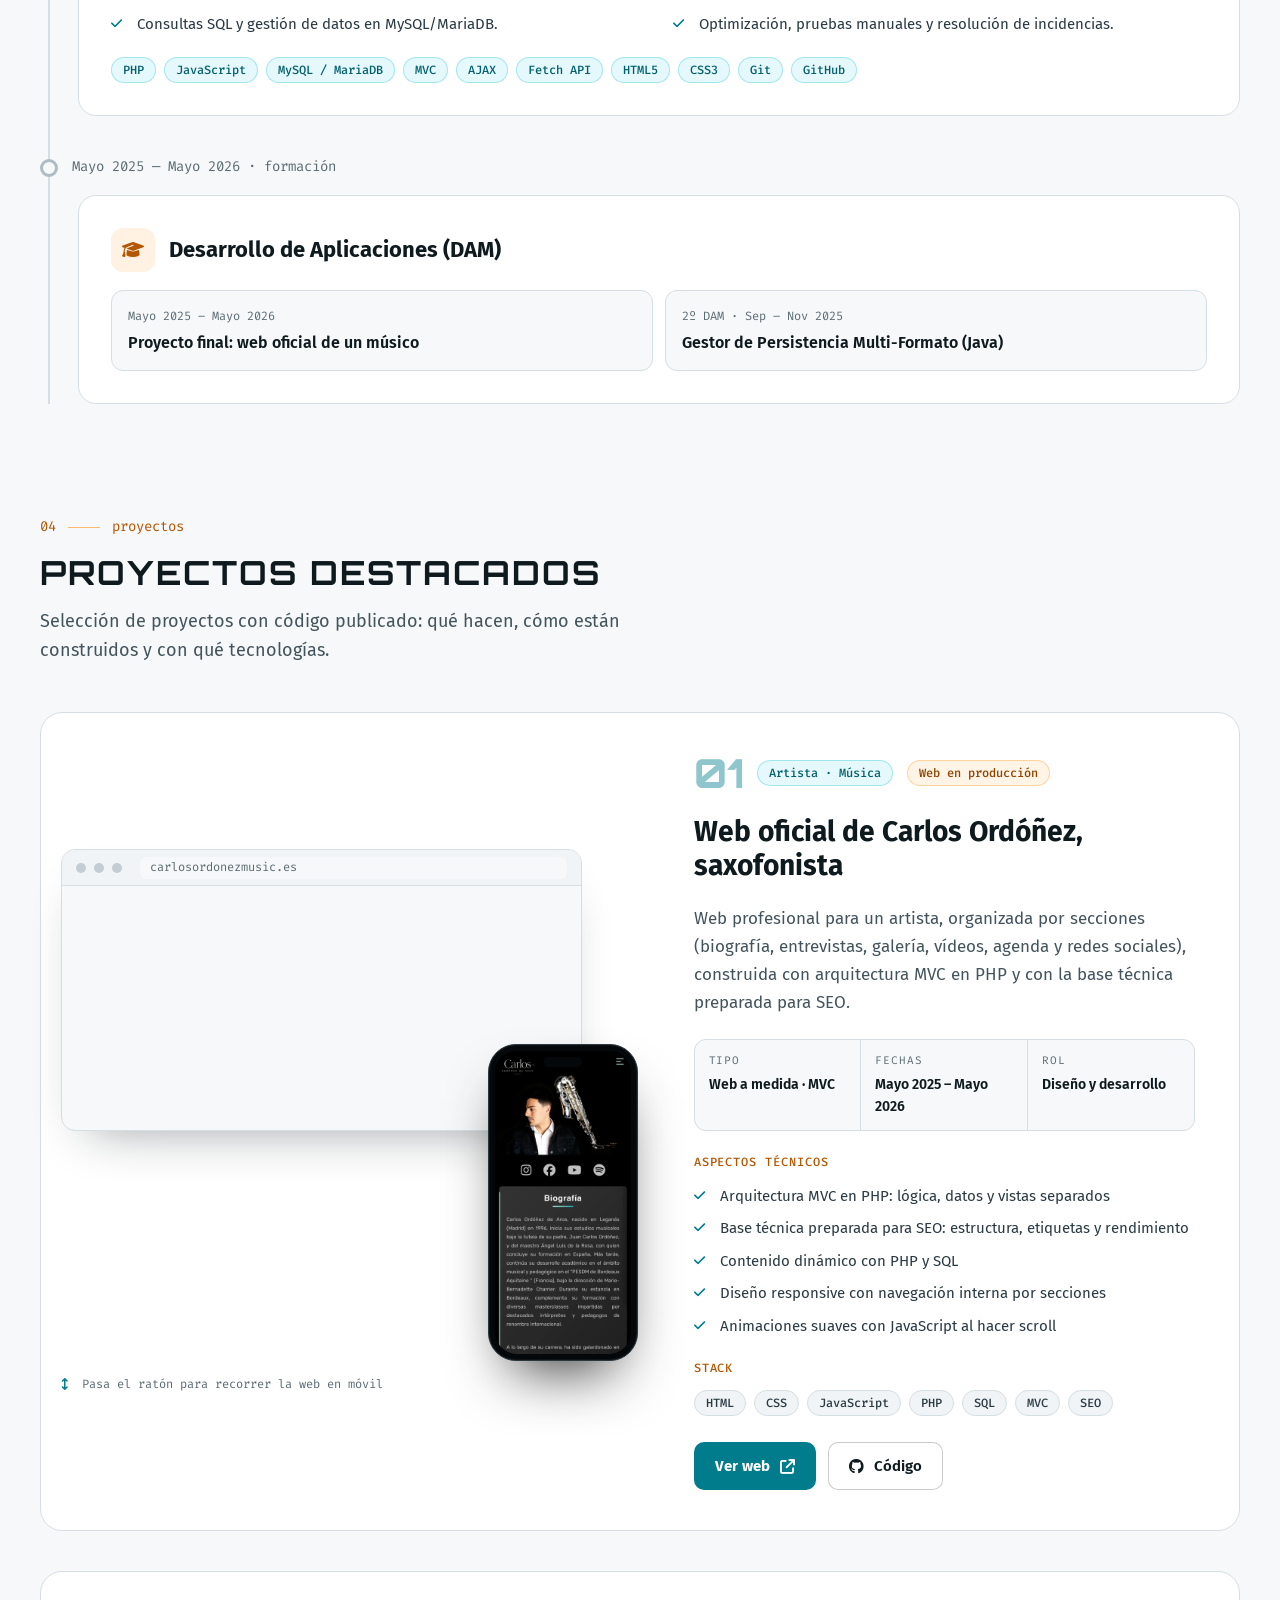
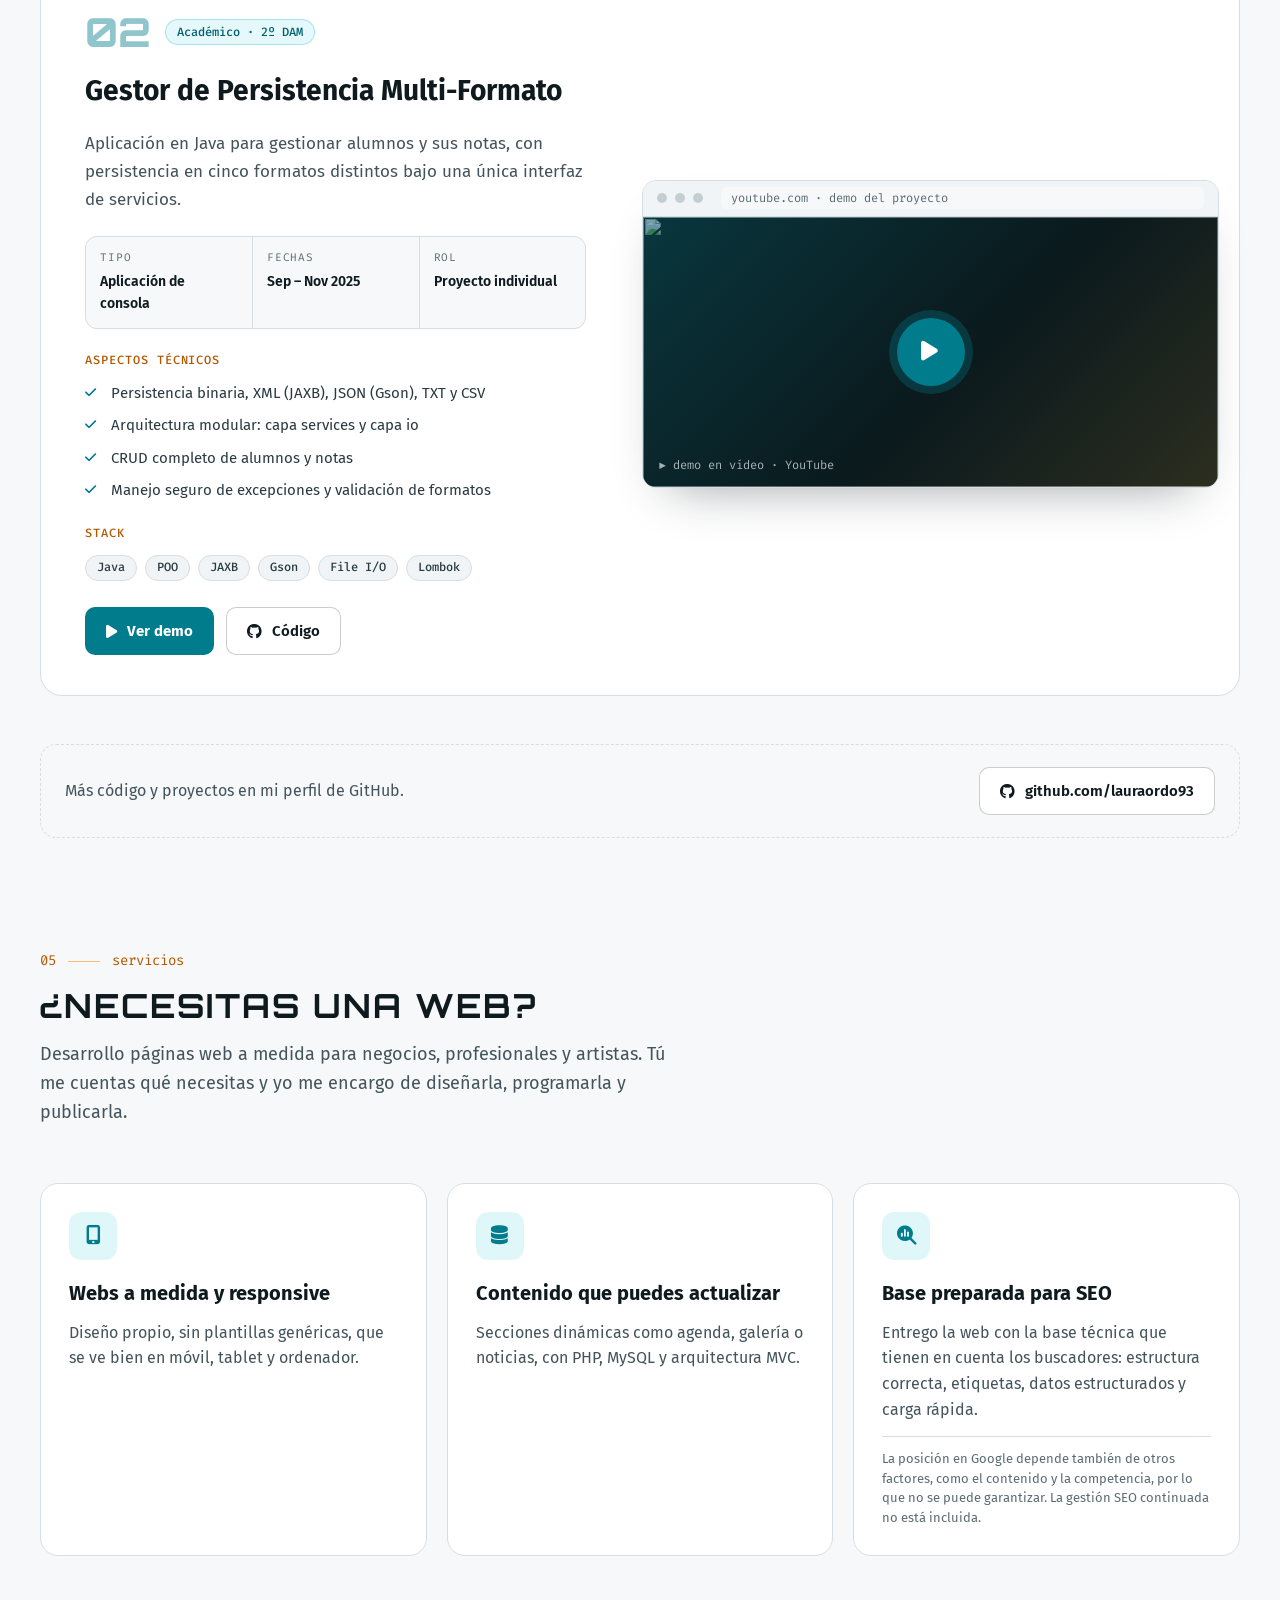
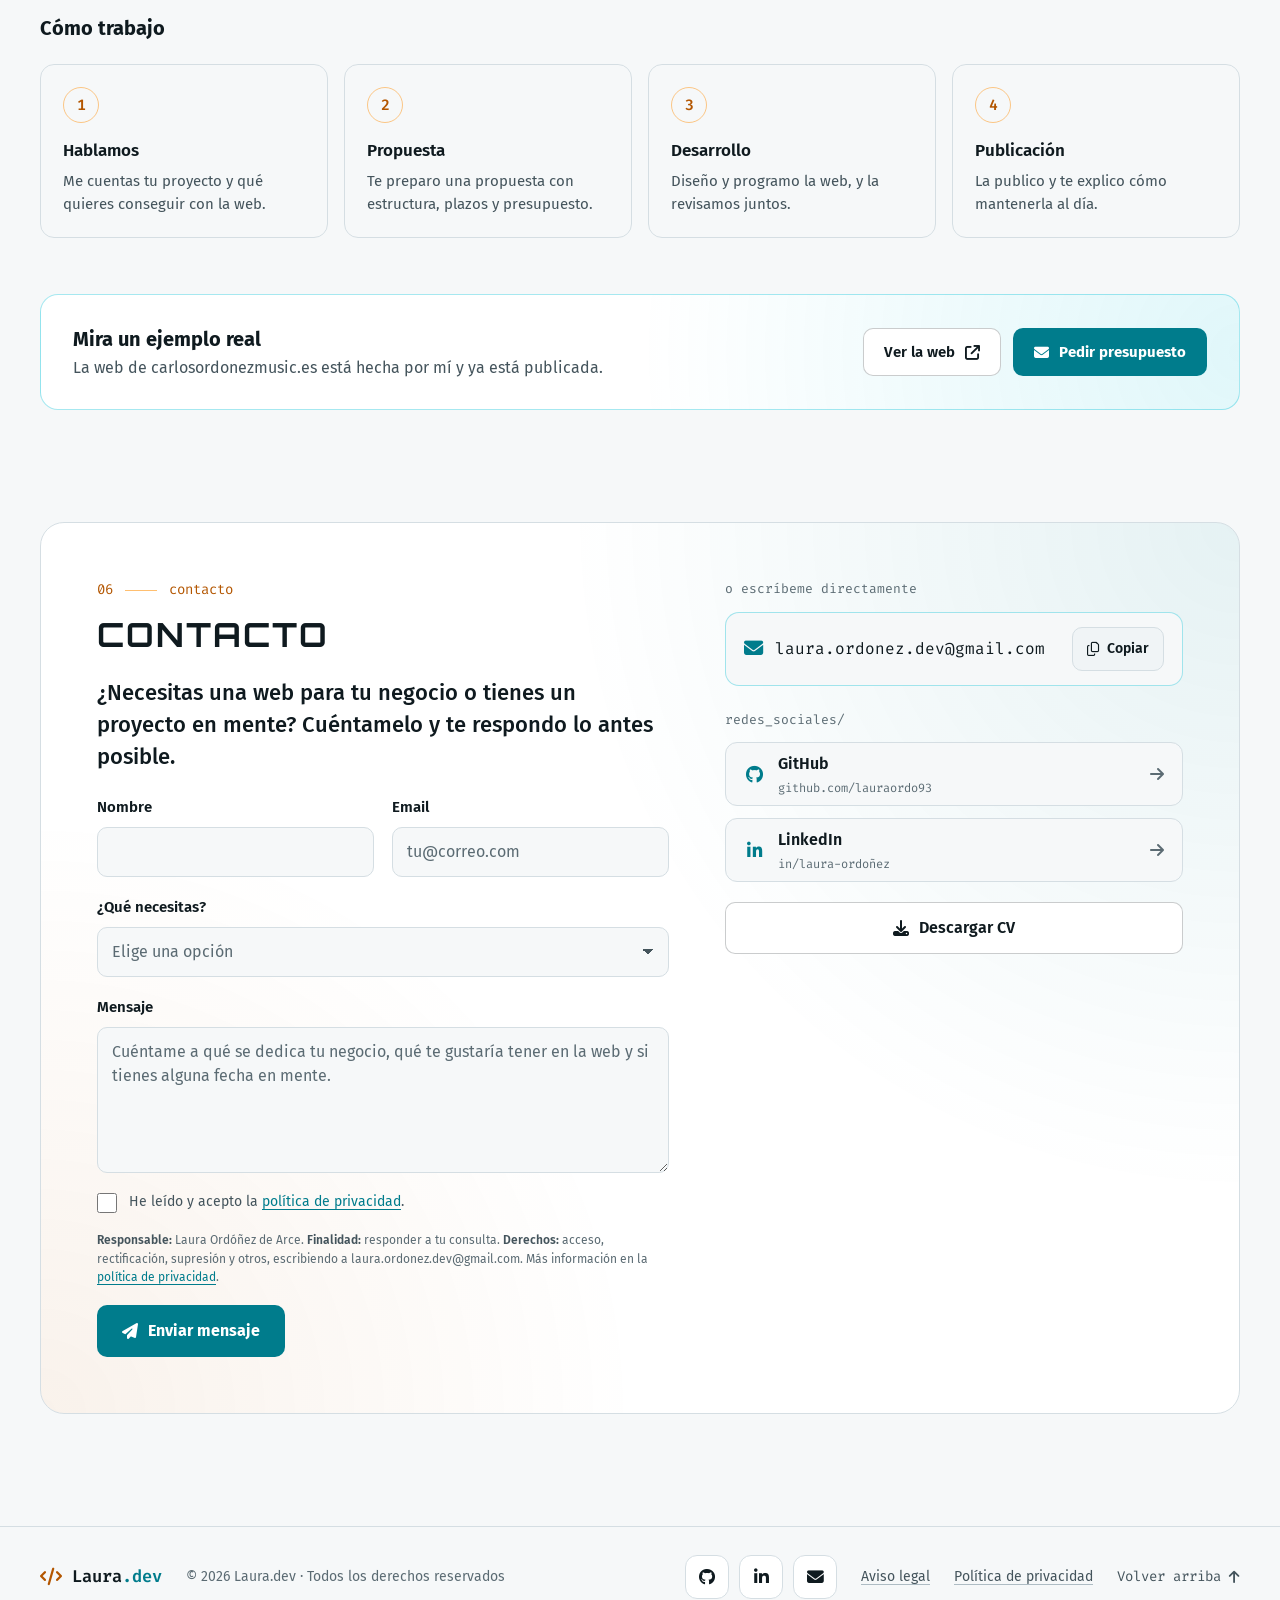
==== commit 79b872d1: "ajustes foto carlos" ====
--- a/index.html
+++ b/index.html
@@ -127,20 +127,13 @@
 ███████╗██║  ██║╚██████╔╝██║  ██║██║  ██║██╗██████╔╝███████╗ ╚████╔╝ 
 ╚══════╝╚═╝  ╚═╝ ╚═════╝ ╚═╝  ╚═╝╚═╝  ╚═╝╚═╝╚═════╝ ╚══════╝  ╚═══╝</pre>
             <h2 class="visually-hidden" id="boot-title">Laura.dev · Portfolio de Laura Ordóñez de Arce</h2>
-            <div class="boot-screen__log">
-                <p aria-hidden="true" style="--d: 150"><span class="hl">LauraBIOS</span> v4.04 <span class="dim">(C) <span data-anio>2026</span> Laura.dev · Desarrollo web a medida</span></p>
-                <p aria-hidden="true" style="--d: 330">CPU: Desarrolladora Full Stack @ PHP / JavaScript / MySQL</p>
-                <p aria-hidden="true" style="--d: 520">Comprobando memoria ............ <span class="ok">640K OK</span></p>
-                <p aria-hidden="true" style="--d: 720">Cargando café ................... <span class="ok">OK</span></p>
-                <p style="--d: 820" class="boot-screen__debug-line"><span aria-hidden="true">Modo DEBUG ..................... </span><button class="boot-anomaly" type="button" data-boot-anomaly aria-expanded="false" aria-controls="boot-investigate" aria-label="Modo DEBUG: estado desconocido">?</button></p>
-                <p aria-hidden="true" style="--d: 920">Cargando portfolio ............. <span class="boot-screen__bar"><span></span></span> <span class="ok boot-screen__pct">100%</span></p>
-                <p aria-hidden="true" style="--d: 1750" class="ok">Sistema listo.</p>
-            </div>
-            <!-- Al pulsar el "?" de "Modo DEBUG": anomalía que lleva al modo debug -->
-            <div class="boot-investigate" id="boot-investigate" data-boot-investigate lang="en" hidden>
-                <p class="hl">DEBUG MODE DETECTED</p>
-                <p class="dim">&gt; Something is wrong here...</p>
-                <button class="boot-cmd" type="button">[ INVESTIGATE ]</button>
+            <div class="boot-screen__log" aria-hidden="true">
+                <p style="--d: 150"><span class="hl">LauraBIOS</span> v4.04 <span class="dim">(C) 2026 Laura.dev · Desarrollo web a medida</span></p>
+                <p style="--d: 330">CPU: Desarrolladora Full Stack @ PHP / JavaScript / MySQL</p>
+                <p style="--d: 520">Comprobando memoria ............ <span class="ok">640K OK</span></p>
+                <p style="--d: 720">Cargando café ................... <span class="ok">OK</span></p>
+                <p style="--d: 920">Cargando portfolio ............. <span class="boot-screen__bar"><span></span></span> <span class="ok boot-screen__pct">100%</span></p>
+                <p style="--d: 1750" class="ok">Sistema listo.</p>
             </div>
 
             <div class="boot-screen__menu" style="--d: 1950">
@@ -151,58 +144,7 @@
                     <a class="boot-key" href="#servicios" data-boot-go="#servicios"><kbd>S</kbd> Servicios</a>
                     <a class="boot-key" href="#contacto" data-boot-go="#contacto"><kbd>C</kbd> Contacto</a>
                 </div>
-                <!-- Consola: la propia línea C:\> (el texto se escribe en un campo invisible) -->
-                <div class="boot-screen__console">
-                    <div class="boot-screen__output" lang="en" aria-live="polite"></div>
-                    <label class="boot-screen__prompt">
-                        <span class="dim" aria-hidden="true">C:\&gt;</span><span class="boot-screen__typed" aria-hidden="true"></span><span class="boot-screen__cursor" aria-hidden="true"></span><span class="boot-screen__tip" id="boot-tip" lang="en" aria-hidden="true">type 'help'</span>
-                        <input class="boot-screen__input" type="text" aria-label="Consola de comandos" aria-describedby="boot-tip" autocomplete="off" autocapitalize="off" autocorrect="off" spellcheck="false" enterkeyhint="enter" maxlength="32">
-                    </label>
-                </div>
-            </div>
-        </div>
-
-    </div>
-    <!-- Modo debug: minijuego (js/debug.js). Se abre desde la consola de la BIOS (debug), el "?" de "Modo DEBUG" o las anomalías (en la BIOS o en el portfolio) -->
-    <div class="boot-debug" lang="en" role="dialog" aria-modal="true" aria-label="Debug mode" hidden>
-        <div class="boot-debug__bar">
-            <p><span class="hl">DEBUG MODE</span> <span class="dim">· LauraBIOS v4.04</span></p>
-            <button class="boot-cmd" type="button" data-debug-exit>[ EXIT DEBUG MODE ]</button>
-        </div>
-        <p>TIME: <span class="ok" data-debug-time>8s</span></p>
-        <p aria-live="polite">BUGS FIXED: <span class="ok" data-debug-count>0</span> / 10</p>
-        <p class="boot-debug__msg" aria-live="polite"></p>
-        <div class="boot-debug__arena" aria-live="polite">
-            <div class="boot-debug__done" data-debug-ready hidden>
-                <p style="--d: 150" class="hl">ERROR: 10 BUGS DETECTED.</p>
-                <p style="--d: 450" class="boot-debug__badge">DEBUG MODE ACTIVATED</p>
-                <button style="--d: 800" class="boot-cmd" type="button" data-debug-start>[ START DEBUGGING ]</button>
-            </div>
-            <button class="boot-debug__bug" type="button" aria-label="Bug">
-                <svg viewBox="0 0 11 12" aria-hidden="true" focusable="false" shape-rendering="crispEdges"><path fill="currentColor" d="M1 0h1v1h-1zM9 0h1v1h-1zM2 1h1v1h-1zM8 1h1v1h-1zM3 2h5v1h-5zM3 3h1v1h-1zM5 3h1v1h-1zM7 3h1v1h-1zM0 4h1v1h-1zM3 4h5v1h-5zM10 4h1v1h-1zM1 5h4v1h-4zM6 5h4v1h-4zM2 6h3v1h-3zM6 6h3v1h-3zM0 7h5v1h-5zM6 7h5v1h-5zM2 8h3v1h-3zM6 8h3v1h-3zM1 9h4v1h-4zM6 9h4v1h-4zM0 10h1v1h-1zM3 10h5v1h-5zM10 10h1v1h-1zM4 11h3v1h-3z"/></svg>
-            </button>
-            <div class="boot-debug__done" data-debug-done hidden>
-                <pre class="boot-debug__box">╔════════════════════════╗
-║     DEBUG COMPLETE     ║
-╚════════════════════════╝</pre>
-                <p style="--d: 400">10 / 10 BUGS FIXED</p>
-                <p style="--d: 700">TIME: <span data-debug-used>0.0</span>s / 8s</p>
-                <p style="--d: 1000" class="hl">ACHIEVEMENT UNLOCKED</p>
-                <p style="--d: 1300" class="ok boot-debug__badge">JUNIOR DEBUGGER</p>
-                <p style="--d: 2100">&gt; System cleaned successfully.</p>
-                <p style="--d: 2900" class="dim">&gt; But something doesn't look right...</p>
-                <p style="--d: 3700" class="dim">&gt;</p>
-                <p style="--d: 3700" class="dim">&gt; Some systems require a different kind of input...<span class="boot-screen__cursor" aria-hidden="true"></span></p>
-            </div>
-            <div class="boot-debug__done" data-debug-failed hidden>
-                <pre class="boot-debug__box boot-debug__box--fail">╔════════════════════════╗
-║      DEBUG FAILED      ║
-╚════════════════════════╝</pre>
-                <p style="--d: 400">BUGS FIXED: <span data-debug-failed-count>0</span> / 10</p>
-                <p style="--d: 800" class="hl boot-debug__badge">TIME LIMIT EXCEEDED</p>
-                <button style="--d: 1400" class="boot-cmd" type="button" data-debug-retry>[ TRY AGAIN ]</button>
-                <p style="--d: 2200" class="hl boot-debug__alert">&gt; CONTAINMENT FAILURE</p>
-                <p style="--d: 2800" class="dim">&gt; Bugs escaping...</p>
+                <p class="boot-screen__prompt" aria-hidden="true"><span class="dim">C:\&gt;</span><span class="boot-screen__cursor"></span></p>
             </div>
         </div>
     </div>
@@ -397,35 +339,27 @@
                         </header>
 
                         <div class="exp-card__summary">
-                            <h4><span class="mono-accent">ReservatorStore</span> · Plataforma e-commerce multirestaurante</h4>
-                            <p>Desarrollo desde cero de ReservatorStore, una plataforma e-commerce multirestaurante en la que cada restaurante tiene su propia tienda online. Está construida sobre ReservatorMVC, el framework MVC de la empresa, con PHP, JavaScript y MySQL/MariaDB.</p>
+                            <h4><span class="mono-accent">ReservatorStore</span> · Plataforma web multirestaurante con arquitectura MVC</h4>
+                            <p>Desarrollo y mantenimiento de una plataforma web para la gestión de tiendas online independientes dentro de un entorno multirestaurante: backend, integración con frontend, base de datos, validaciones de negocio y flujos críticos como carrito, checkout, delivery y sesiones.</p>
                         </div>
 
                         <ul class="check-list check-list--2col">
-                            <li>Carrito, checkout y creación de pedidos, con sus validaciones.</li>
-                            <li>Delivery y recogida, con entregas inmediatas o programadas y cálculo del precio de envío.</li>
-                            <li>Separación de datos y de sesiones por restaurante.</li>
-                            <li>Registro, inicio de sesión y verificación por SMS.</li>
-                            <li>Pagos con Redsys e integración con Stripe a través de ReservatorPay.</li>
-                            <li>Frontend en JavaScript con Fetch API y consultas SQL en MySQL/MariaDB.</li>
-                            <li>Pruebas manuales y de concurrencia, debugging y resolución de incidencias.</li>
+                            <li>Desarrollo de funcionalidades backend en PHP.</li>
+                            <li>Implementación y mantenimiento de arquitectura MVC.</li>
+                            <li>Desarrollo de flujos de checkout, carrito y delivery.</li>
+                            <li>Gestión de sesiones, autenticación y validaciones.</li>
+                            <li>Funcionalidades multi-restaurante con separación de datos.</li>
+                            <li>Integración de JavaScript con AJAX y Fetch API.</li>
+                            <li>Consultas SQL y gestión de datos en MySQL/MariaDB.</li>
+                            <li>Optimización, pruebas manuales y resolución de incidencias.</li>
                         </ul>
-
-                        <div class="exp-card__challenges">
-                            <h4>Retos técnicos</h4>
-                            <ul class="check-list">
-                                <li><strong>Sesiones:</strong> aislé el contexto de cada restaurante para evitar que la sesión se mezclara entre tiendas o pestañas.</li>
-                                <li><strong>Concurrencia:</strong> analicé locks y esperas en operaciones críticas del carrito y la creación de pedidos.</li>
-                                <li><strong>Reservas de productos:</strong> probé consultas con <code>FOR UPDATE</code> e índices; un índice sobre <code>oc_order_product(product_id)</code> provocaba deadlocks reales y fue descartado tras las pruebas.</li>
-                                <li><strong>Transacciones:</strong> la creación de pedidos se realiza dentro de una transacción, con <code>rollback</code> si falla algún paso.</li>
-                            </ul>
-                        </div>
 
                         <ul class="chips" aria-label="Tecnologías utilizadas">
                             <li class="chip chip--cyan chip--sm">PHP</li>
                             <li class="chip chip--cyan chip--sm">JavaScript</li>
                             <li class="chip chip--cyan chip--sm">MySQL / MariaDB</li>
                             <li class="chip chip--cyan chip--sm">MVC</li>
+                            <li class="chip chip--cyan chip--sm">AJAX</li>
                             <li class="chip chip--cyan chip--sm">Fetch API</li>
                             <li class="chip chip--cyan chip--sm">HTML5</li>
                             <li class="chip chip--cyan chip--sm">CSS3</li>
@@ -469,14 +403,14 @@
                                 <div class="window__bar" aria-hidden="true"><span></span><span></span><span></span><span class="window__url">carlosordonezmusic.es</span></div>
                                 <picture>
                                     <source srcset="img/webCarlos.webp" type="image/webp">
-                                    <img src="img/webCarlos.png" alt="Captura de la web oficial del saxofonista Carlos Ordóñez, carlosordonezmusic.es" width="1902" height="894" loading="lazy" decoding="async">
+                                    <img src="img/webCarlos.png" alt="Captura de la web oficial del saxofonista Carlos Ordóñez, carlosordonezmusic.es" width="1881" height="940" loading="lazy" decoding="async">
                                 </picture>
                             </div>
 
                             <!-- Móvil con la página completa: se recorre al pasar el ratón (o sola en móvil) -->
                             <div class="phone" tabindex="0" aria-label="Versión móvil de la web. Pasa el ratón o enfoca para recorrerla.">
                                 <div class="phone__screen">
-                                    <img class="phone__page" src="img/webCarlos-movil.webp" alt="Página completa de carlosordonezmusic.es en móvil" width="480" height="7692" loading="lazy" decoding="async">
+                                    <img class="phone__page" src="img/webCarlos-movil.webp" alt="Página completa de carlosordonezmusic.es en móvil" width="720" height="13345" loading="lazy" decoding="async">
                                 </div>
                             </div>
                         </div>
@@ -730,11 +664,7 @@
                     <i class="fas fa-code" aria-hidden="true"></i>
                     <span>Laura<span class="nav-brand__dot">.dev</span></span>
                 </a>
-                <div class="footer__meta">
-                    <p class="footer__copy">&copy; <span data-anio>2026</span> Laura.dev · Todos los derechos reservados</p>
-                    <!-- Pista del secreto (js/secreto.js): las teclas del código Konami se encienden al acertarlas; en móvil se tocan en orden -->
-                    <p class="konami" data-konami aria-hidden="true"><button class="konami__key" type="button" tabindex="-1" data-key="arrowup">↑</button><button class="konami__key" type="button" tabindex="-1" data-key="arrowup">↑</button><button class="konami__key" type="button" tabindex="-1" data-key="arrowdown">↓</button><button class="konami__key" type="button" tabindex="-1" data-key="arrowdown">↓</button><button class="konami__key" type="button" tabindex="-1" data-key="arrowleft">←</button><button class="konami__key" type="button" tabindex="-1" data-key="arrowright">→</button><button class="konami__key" type="button" tabindex="-1" data-key="arrowleft">←</button><button class="konami__key" type="button" tabindex="-1" data-key="arrowright">→</button><button class="konami__key" type="button" tabindex="-1" data-key="b">B</button><button class="konami__key" type="button" tabindex="-1" data-key="a">A</button></p>
-                </div>
+                <p class="footer__copy">&copy; 2026 Laura.dev · Todos los derechos reservados</p>
             </div>
             <div class="footer__right">
                 <div class="social-row">
@@ -765,12 +695,10 @@
 
     <script src="js/particles.js" defer></script>
     <script src="js/tema.js" defer></script>
-    <script src="js/anio.js" defer></script>
     <script src="js/menuPort.js" defer></script>
     <script src="js/reveal.js" defer></script>
     <script src="js/animaciones.js" defer></script>
     <script src="js/inicio.js" defer></script>
-    <script src="js/debug.js" defer></script>
     <script src="js/secreto.js" defer></script>
     <script src="js/proyectos.js" defer></script>
     <script src="js/contacto.js" defer></script>
--- a/css/styles.css
+++ b/css/styles.css
@@ -4395,11 +4395,10 @@
         transition: none;
     }
 
-    /* Sin parpadeo, el "?" sigue destacando: más claro, en negrita y con halo */
+    /* El "?" parpadea igual aunque se pida reducir movimiento (es la pista para descubrir
+       DEBUG); !important para ganar a la regla global que quita todas las animaciones */
     .boot-anomaly {
-        color: #FFB04D;
-        font-weight: 700;
-        text-shadow: 0 0 8px rgba(255, 148, 18, 0.85);
+        animation: anomalyBlink 2.4s steps(1) 1s infinite !important;
     }
 
     .boot-screen__bar span {
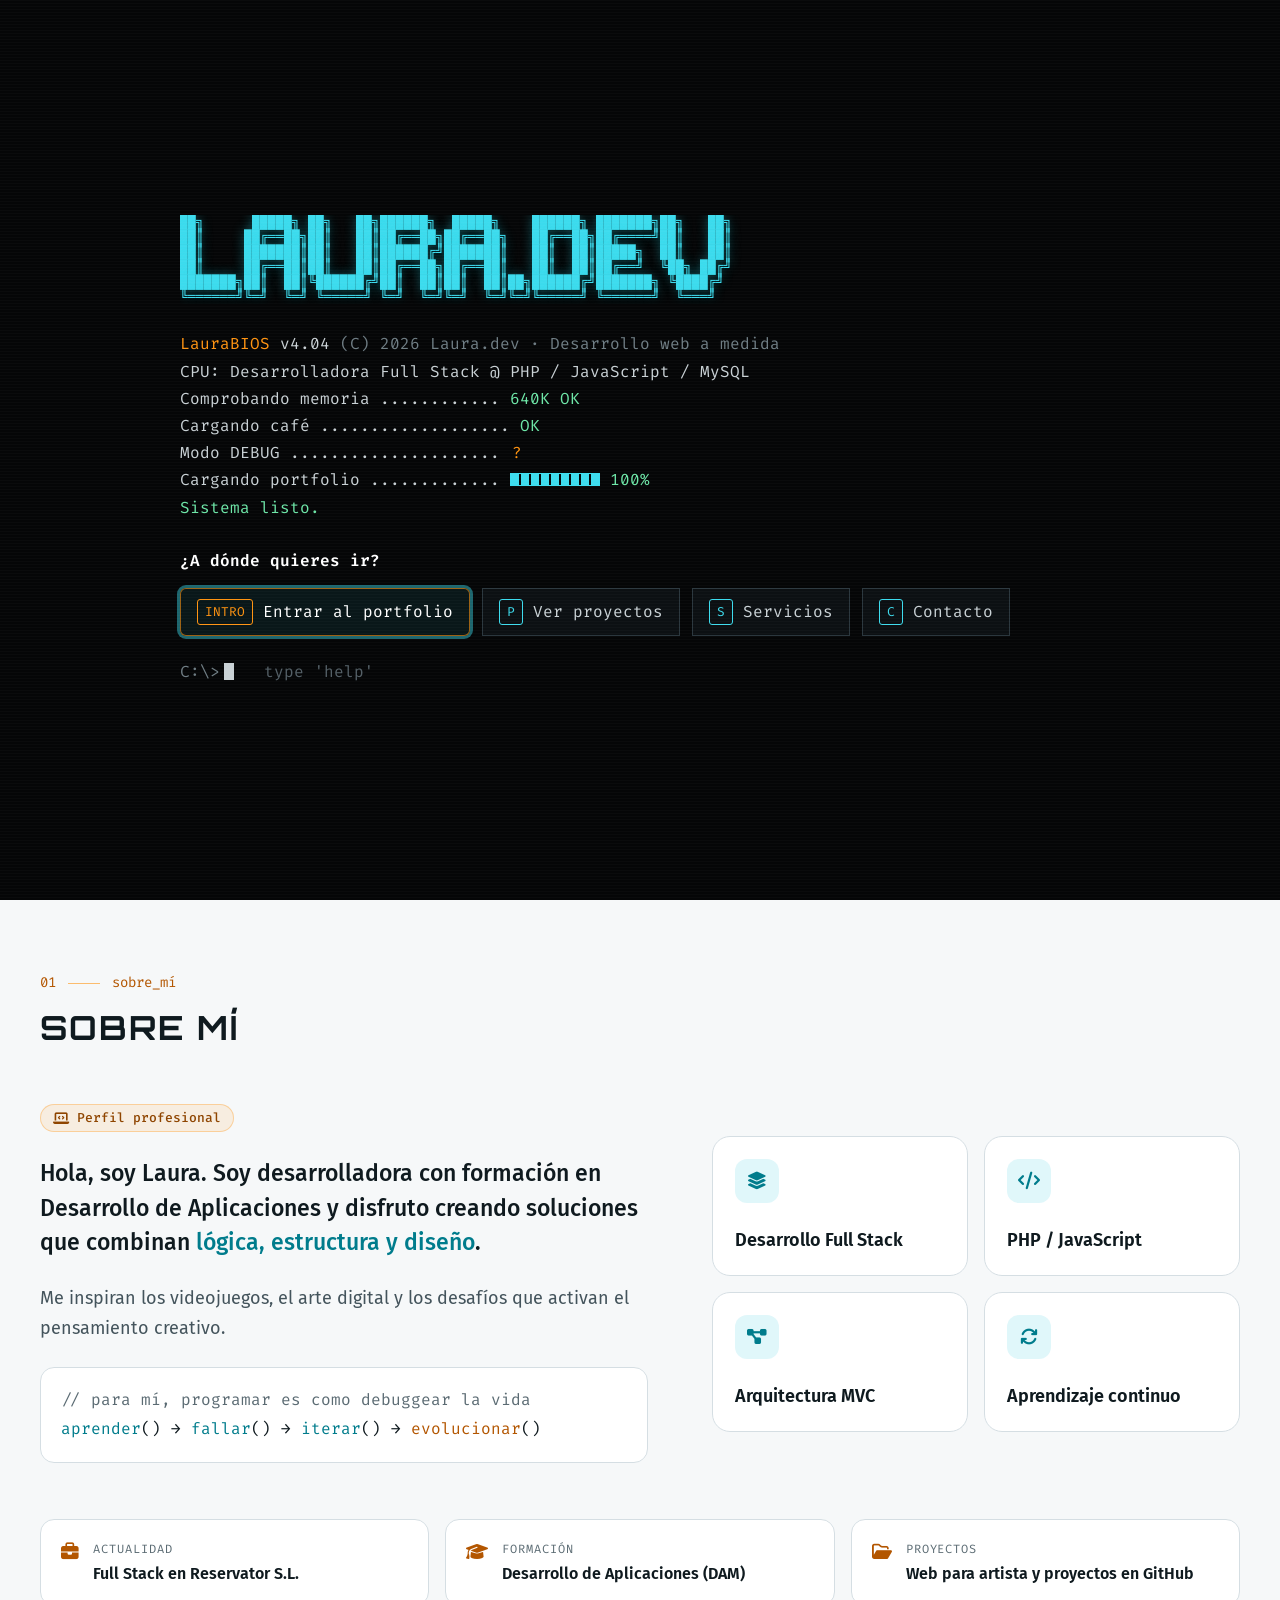
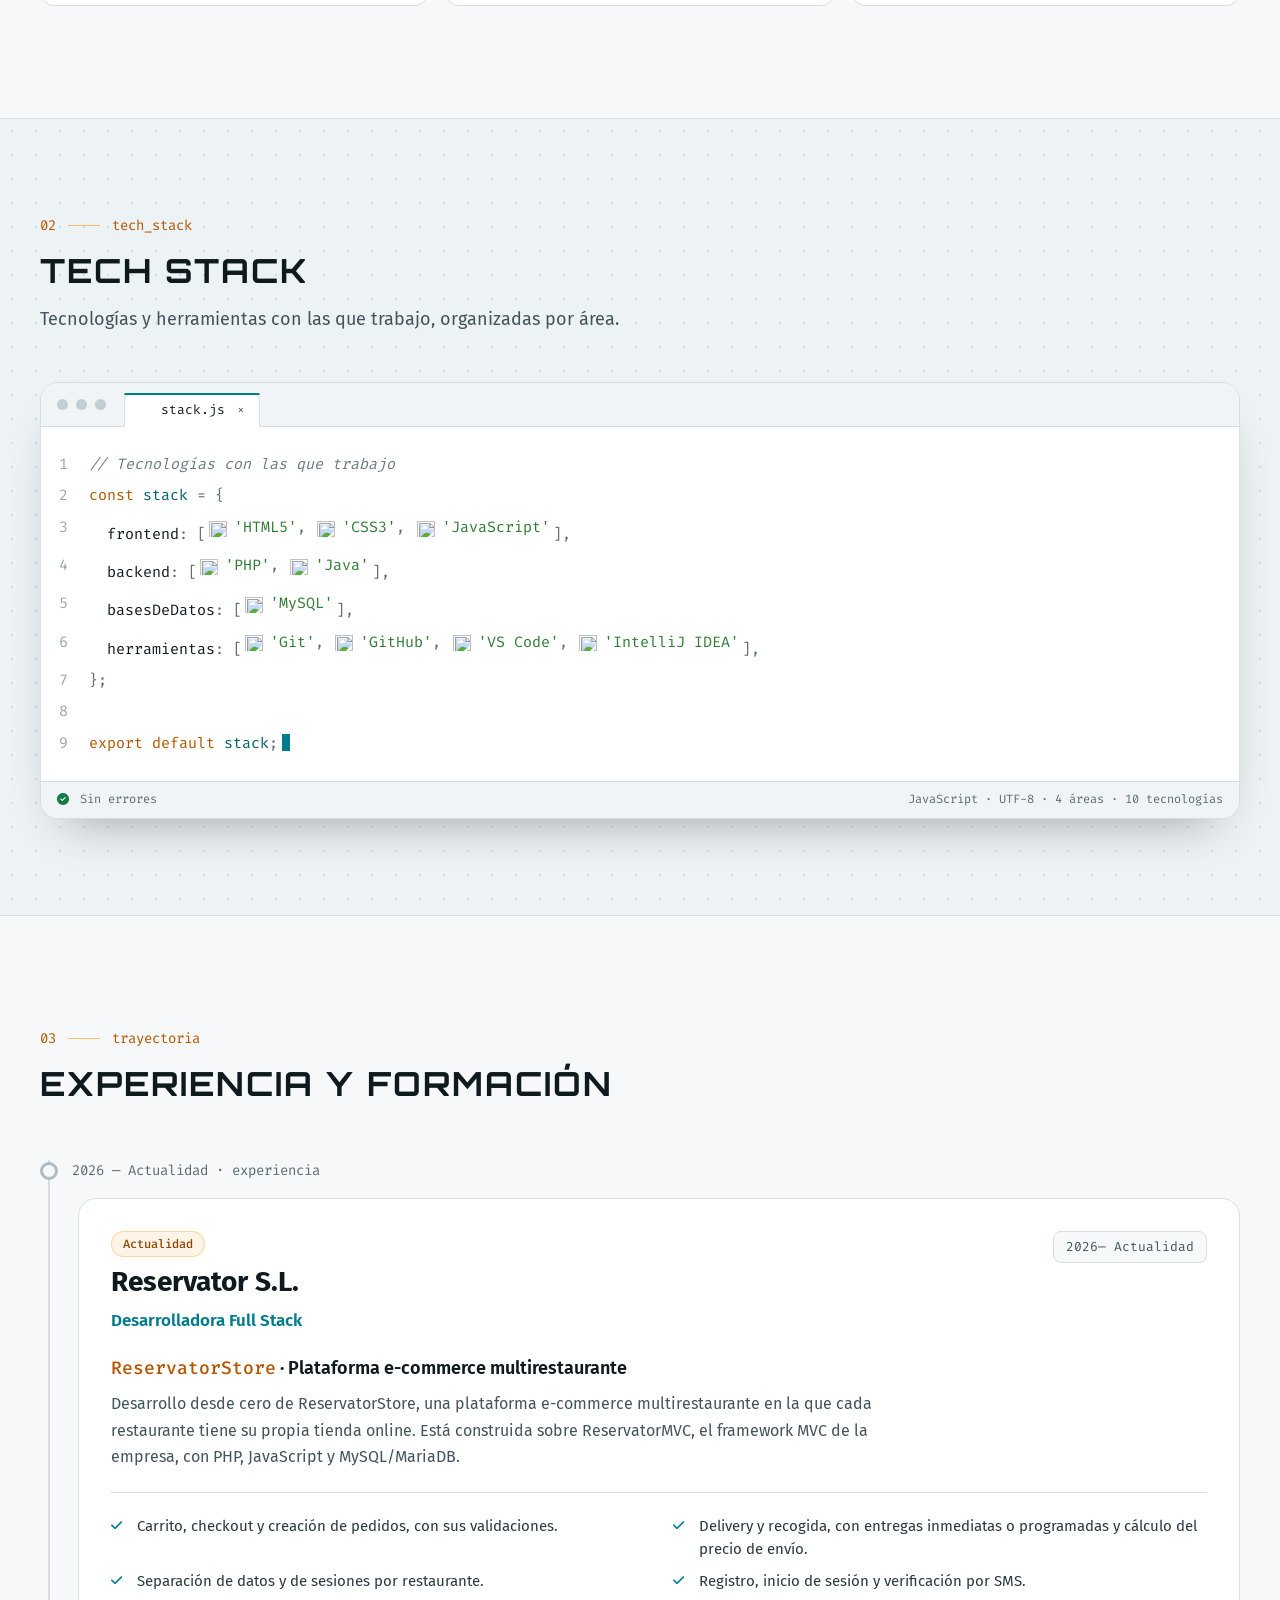
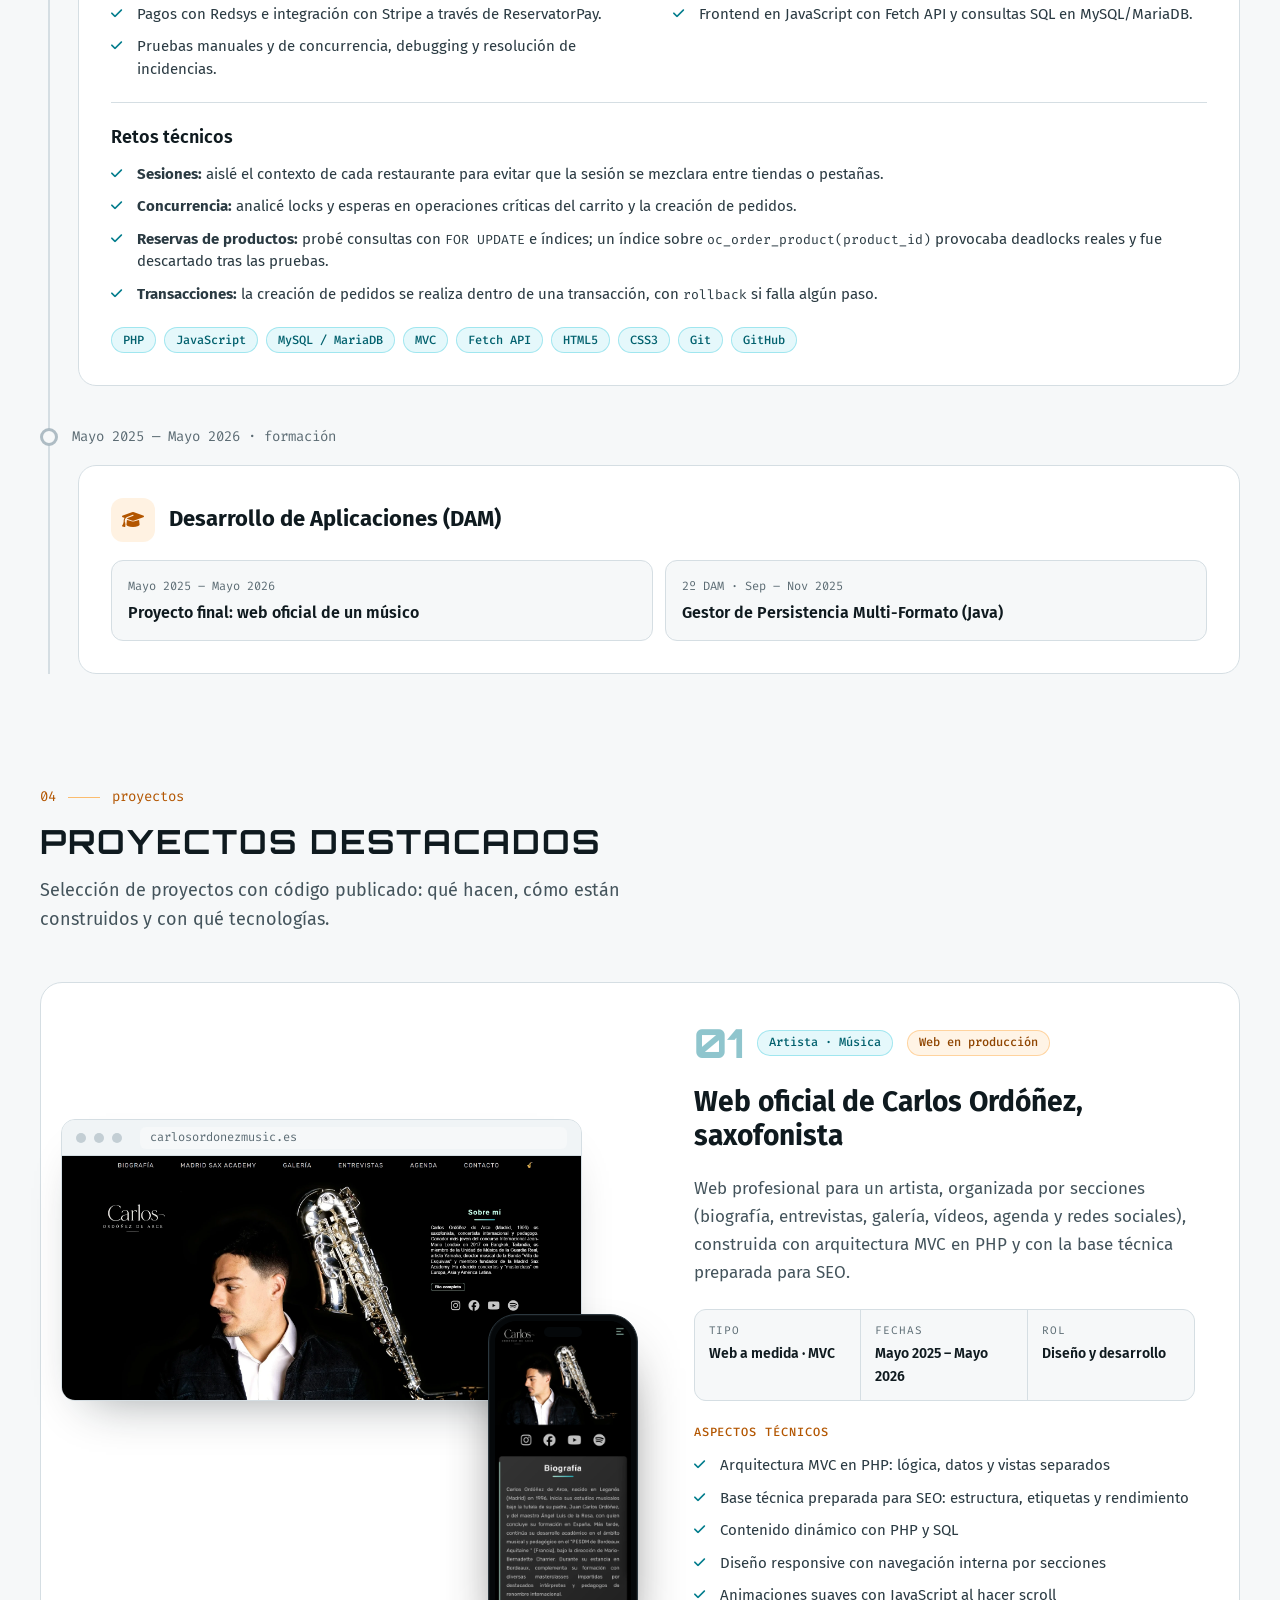
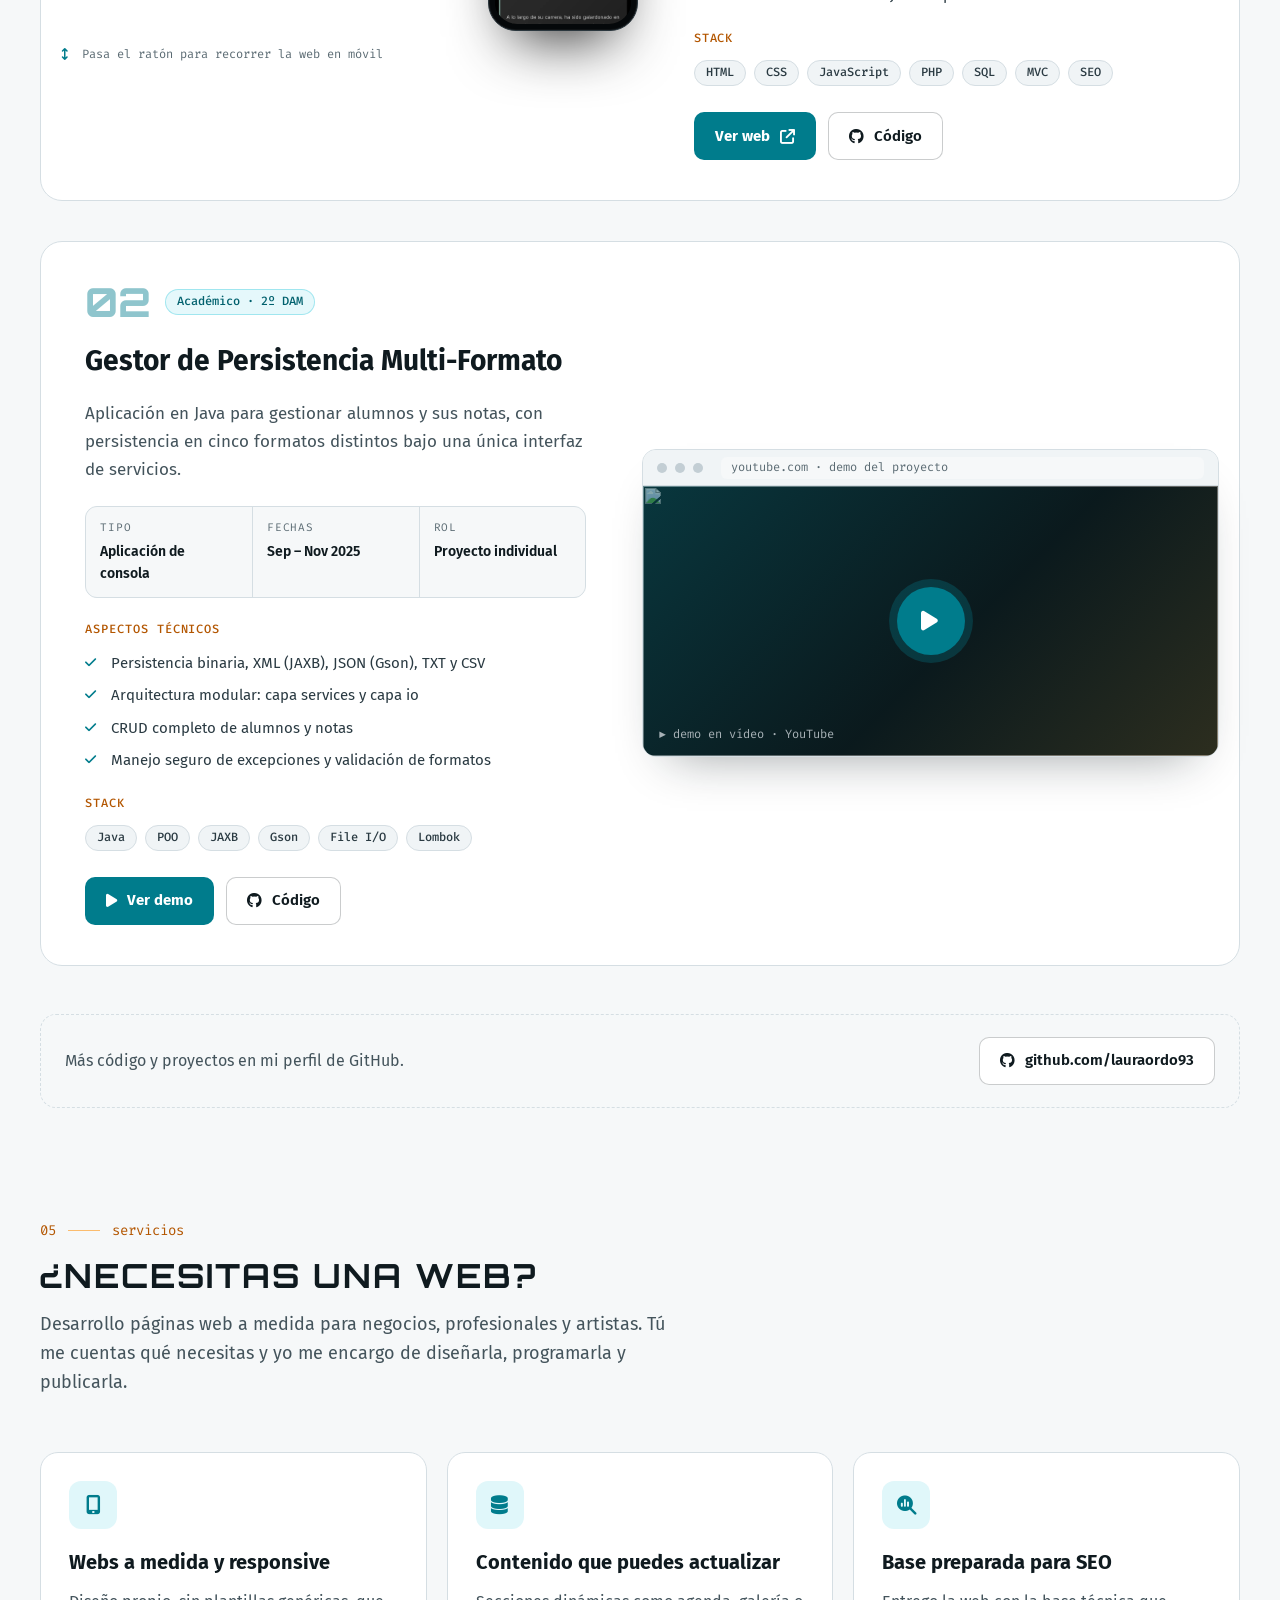
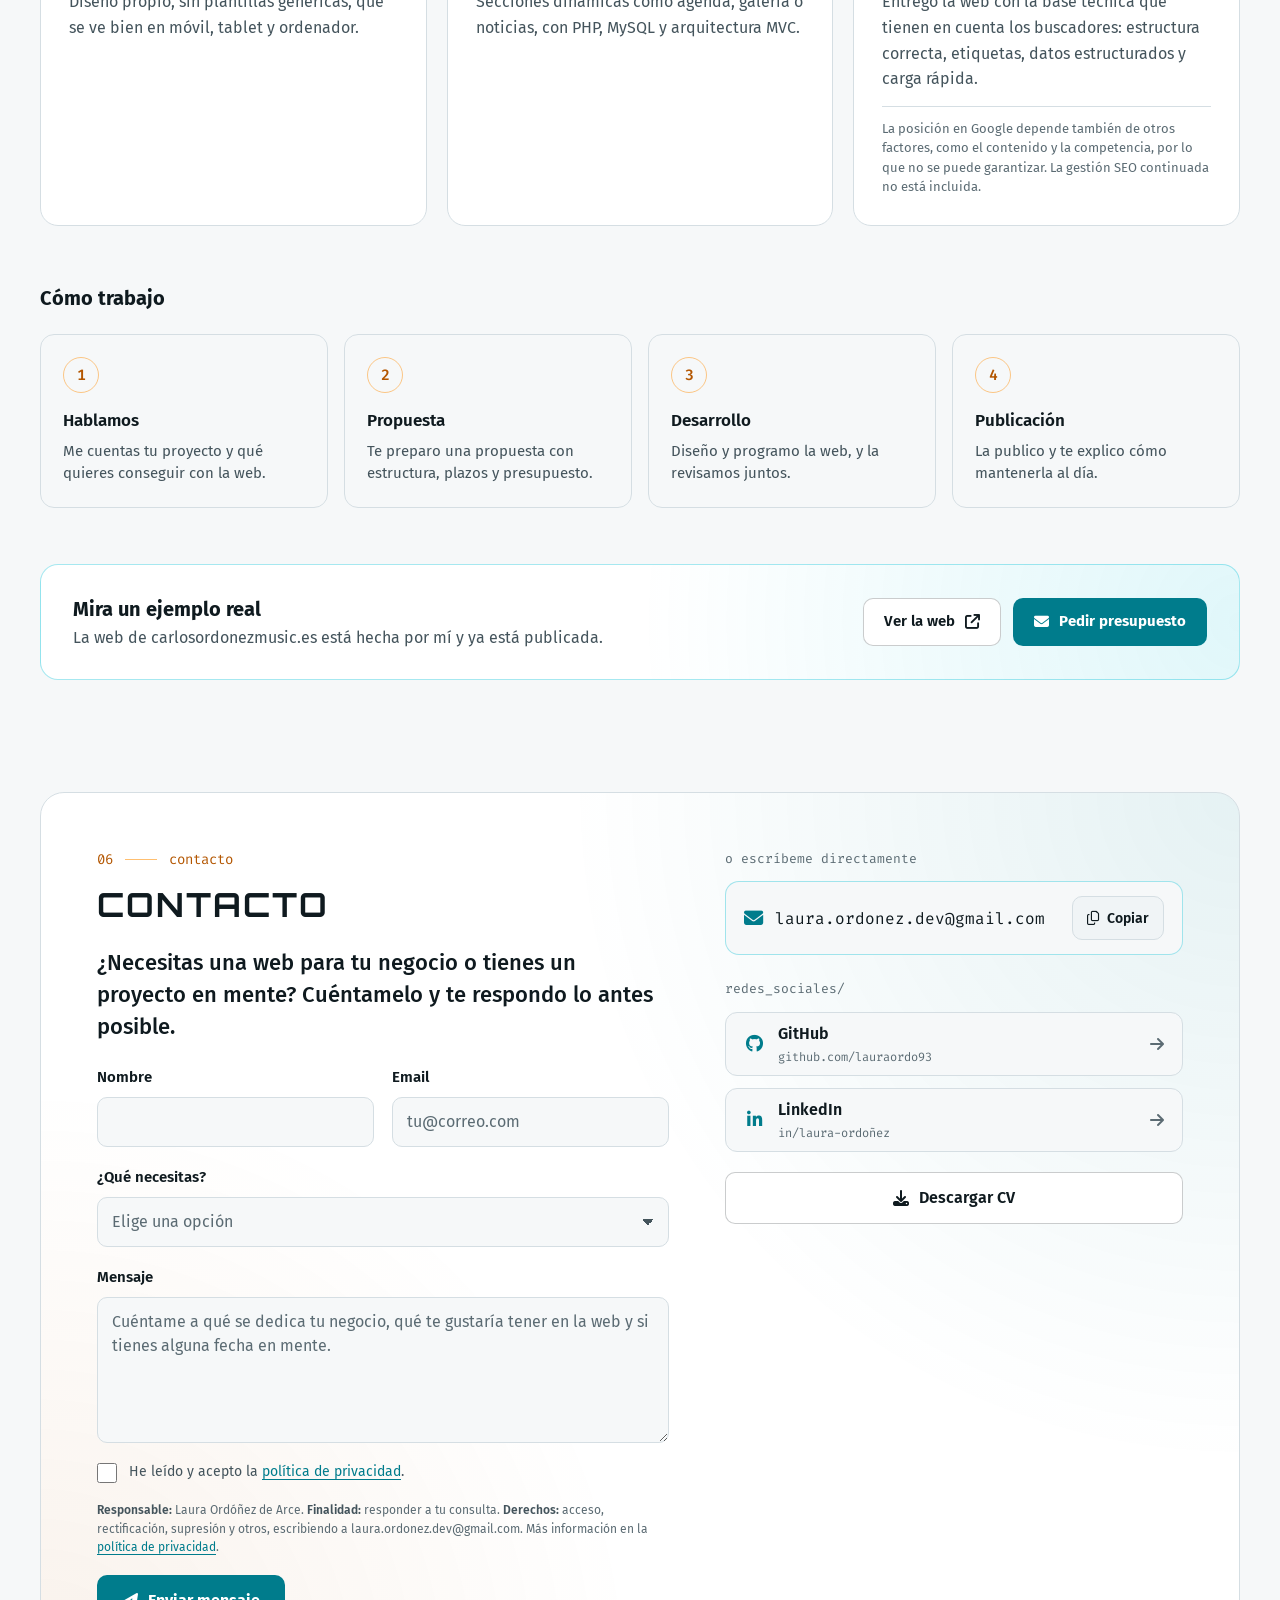
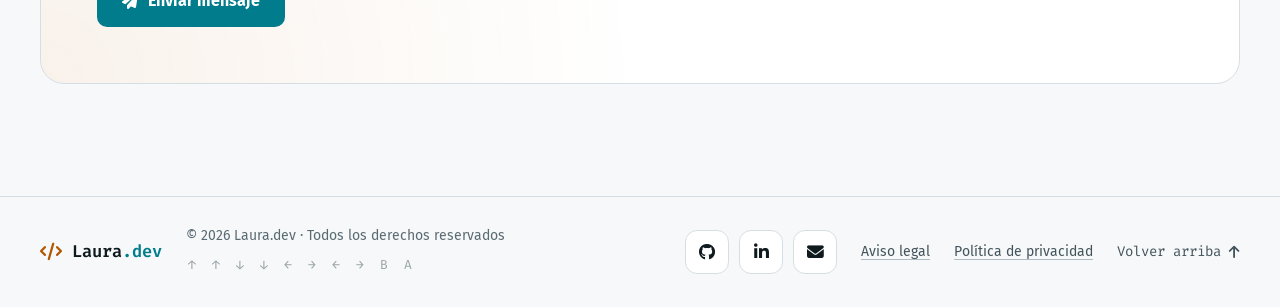
==== commit 8d133e3f: "Recupera index.html y ajusta medidas de las capturas de Carlos" ====
--- a/index.html
+++ b/index.html
@@ -127,13 +127,20 @@
 ███████╗██║  ██║╚██████╔╝██║  ██║██║  ██║██╗██████╔╝███████╗ ╚████╔╝ 
 ╚══════╝╚═╝  ╚═╝ ╚═════╝ ╚═╝  ╚═╝╚═╝  ╚═╝╚═╝╚═════╝ ╚══════╝  ╚═══╝</pre>
             <h2 class="visually-hidden" id="boot-title">Laura.dev · Portfolio de Laura Ordóñez de Arce</h2>
-            <div class="boot-screen__log" aria-hidden="true">
-                <p style="--d: 150"><span class="hl">LauraBIOS</span> v4.04 <span class="dim">(C) 2026 Laura.dev · Desarrollo web a medida</span></p>
-                <p style="--d: 330">CPU: Desarrolladora Full Stack @ PHP / JavaScript / MySQL</p>
-                <p style="--d: 520">Comprobando memoria ............ <span class="ok">640K OK</span></p>
-                <p style="--d: 720">Cargando café ................... <span class="ok">OK</span></p>
-                <p style="--d: 920">Cargando portfolio ............. <span class="boot-screen__bar"><span></span></span> <span class="ok boot-screen__pct">100%</span></p>
-                <p style="--d: 1750" class="ok">Sistema listo.</p>
+            <div class="boot-screen__log">
+                <p aria-hidden="true" style="--d: 150"><span class="hl">LauraBIOS</span> v4.04 <span class="dim">(C) <span data-anio>2026</span> Laura.dev · Desarrollo web a medida</span></p>
+                <p aria-hidden="true" style="--d: 330">CPU: Desarrolladora Full Stack @ PHP / JavaScript / MySQL</p>
+                <p aria-hidden="true" style="--d: 520">Comprobando memoria ............ <span class="ok">640K OK</span></p>
+                <p aria-hidden="true" style="--d: 720">Cargando café ................... <span class="ok">OK</span></p>
+                <p style="--d: 820" class="boot-screen__debug-line"><span aria-hidden="true">Modo DEBUG ..................... </span><button class="boot-anomaly" type="button" data-boot-anomaly aria-expanded="false" aria-controls="boot-investigate" aria-label="Modo DEBUG: estado desconocido">?</button></p>
+                <p aria-hidden="true" style="--d: 920">Cargando portfolio ............. <span class="boot-screen__bar"><span></span></span> <span class="ok boot-screen__pct">100%</span></p>
+                <p aria-hidden="true" style="--d: 1750" class="ok">Sistema listo.</p>
+            </div>
+            <!-- Al pulsar el "?" de "Modo DEBUG": anomalía que lleva al modo debug -->
+            <div class="boot-investigate" id="boot-investigate" data-boot-investigate lang="en" hidden>
+                <p class="hl">DEBUG MODE DETECTED</p>
+                <p class="dim">&gt; Something is wrong here...</p>
+                <button class="boot-cmd" type="button">[ INVESTIGATE ]</button>
             </div>
 
             <div class="boot-screen__menu" style="--d: 1950">
@@ -144,7 +151,58 @@
                     <a class="boot-key" href="#servicios" data-boot-go="#servicios"><kbd>S</kbd> Servicios</a>
                     <a class="boot-key" href="#contacto" data-boot-go="#contacto"><kbd>C</kbd> Contacto</a>
                 </div>
-                <p class="boot-screen__prompt" aria-hidden="true"><span class="dim">C:\&gt;</span><span class="boot-screen__cursor"></span></p>
+                <!-- Consola: la propia línea C:\> (el texto se escribe en un campo invisible) -->
+                <div class="boot-screen__console">
+                    <div class="boot-screen__output" lang="en" aria-live="polite"></div>
+                    <label class="boot-screen__prompt">
+                        <span class="dim" aria-hidden="true">C:\&gt;</span><span class="boot-screen__typed" aria-hidden="true"></span><span class="boot-screen__cursor" aria-hidden="true"></span><span class="boot-screen__tip" id="boot-tip" lang="en" aria-hidden="true">type 'help'</span>
+                        <input class="boot-screen__input" type="text" aria-label="Consola de comandos" aria-describedby="boot-tip" autocomplete="off" autocapitalize="off" autocorrect="off" spellcheck="false" enterkeyhint="enter" maxlength="32">
+                    </label>
+                </div>
+            </div>
+        </div>
+
+    </div>
+    <!-- Modo debug: minijuego (js/debug.js). Se abre desde la consola de la BIOS (debug), el "?" de "Modo DEBUG" o las anomalías (en la BIOS o en el portfolio) -->
+    <div class="boot-debug" lang="en" role="dialog" aria-modal="true" aria-label="Debug mode" hidden>
+        <div class="boot-debug__bar">
+            <p><span class="hl">DEBUG MODE</span> <span class="dim">· LauraBIOS v4.04</span></p>
+            <button class="boot-cmd" type="button" data-debug-exit>[ EXIT DEBUG MODE ]</button>
+        </div>
+        <p>TIME: <span class="ok" data-debug-time>8s</span></p>
+        <p aria-live="polite">BUGS FIXED: <span class="ok" data-debug-count>0</span> / 10</p>
+        <p class="boot-debug__msg" aria-live="polite"></p>
+        <div class="boot-debug__arena" aria-live="polite">
+            <div class="boot-debug__done" data-debug-ready hidden>
+                <p style="--d: 150" class="hl">ERROR: 10 BUGS DETECTED.</p>
+                <p style="--d: 450" class="boot-debug__badge">DEBUG MODE ACTIVATED</p>
+                <button style="--d: 800" class="boot-cmd" type="button" data-debug-start>[ START DEBUGGING ]</button>
+            </div>
+            <button class="boot-debug__bug" type="button" aria-label="Bug">
+                <svg viewBox="0 0 11 12" aria-hidden="true" focusable="false" shape-rendering="crispEdges"><path fill="currentColor" d="M1 0h1v1h-1zM9 0h1v1h-1zM2 1h1v1h-1zM8 1h1v1h-1zM3 2h5v1h-5zM3 3h1v1h-1zM5 3h1v1h-1zM7 3h1v1h-1zM0 4h1v1h-1zM3 4h5v1h-5zM10 4h1v1h-1zM1 5h4v1h-4zM6 5h4v1h-4zM2 6h3v1h-3zM6 6h3v1h-3zM0 7h5v1h-5zM6 7h5v1h-5zM2 8h3v1h-3zM6 8h3v1h-3zM1 9h4v1h-4zM6 9h4v1h-4zM0 10h1v1h-1zM3 10h5v1h-5zM10 10h1v1h-1zM4 11h3v1h-3z"/></svg>
+            </button>
+            <div class="boot-debug__done" data-debug-done hidden>
+                <pre class="boot-debug__box">╔════════════════════════╗
+║     DEBUG COMPLETE     ║
+╚════════════════════════╝</pre>
+                <p style="--d: 400">10 / 10 BUGS FIXED</p>
+                <p style="--d: 700">TIME: <span data-debug-used>0.0</span>s / 8s</p>
+                <p style="--d: 1000" class="hl">ACHIEVEMENT UNLOCKED</p>
+                <p style="--d: 1300" class="ok boot-debug__badge">JUNIOR DEBUGGER</p>
+                <p style="--d: 2100">&gt; System cleaned successfully.</p>
+                <p style="--d: 2900" class="dim">&gt; But something doesn't look right...</p>
+                <p style="--d: 3700" class="dim">&gt;</p>
+                <p style="--d: 3700" class="dim">&gt; Some systems require a different kind of input...<span class="boot-screen__cursor" aria-hidden="true"></span></p>
+            </div>
+            <div class="boot-debug__done" data-debug-failed hidden>
+                <pre class="boot-debug__box boot-debug__box--fail">╔════════════════════════╗
+║      DEBUG FAILED      ║
+╚════════════════════════╝</pre>
+                <p style="--d: 400">BUGS FIXED: <span data-debug-failed-count>0</span> / 10</p>
+                <p style="--d: 800" class="hl boot-debug__badge">TIME LIMIT EXCEEDED</p>
+                <button style="--d: 1400" class="boot-cmd" type="button" data-debug-retry>[ TRY AGAIN ]</button>
+                <p style="--d: 2200" class="hl boot-debug__alert">&gt; CONTAINMENT FAILURE</p>
+                <p style="--d: 2800" class="dim">&gt; Bugs escaping...</p>
             </div>
         </div>
     </div>
@@ -339,27 +397,35 @@
                         </header>
 
                         <div class="exp-card__summary">
-                            <h4><span class="mono-accent">ReservatorStore</span> · Plataforma web multirestaurante con arquitectura MVC</h4>
-                            <p>Desarrollo y mantenimiento de una plataforma web para la gestión de tiendas online independientes dentro de un entorno multirestaurante: backend, integración con frontend, base de datos, validaciones de negocio y flujos críticos como carrito, checkout, delivery y sesiones.</p>
+                            <h4><span class="mono-accent">ReservatorStore</span> · Plataforma e-commerce multirestaurante</h4>
+                            <p>Desarrollo desde cero de ReservatorStore, una plataforma e-commerce multirestaurante en la que cada restaurante tiene su propia tienda online. Está construida sobre ReservatorMVC, el framework MVC de la empresa, con PHP, JavaScript y MySQL/MariaDB.</p>
                         </div>
 
                         <ul class="check-list check-list--2col">
-                            <li>Desarrollo de funcionalidades backend en PHP.</li>
-                            <li>Implementación y mantenimiento de arquitectura MVC.</li>
-                            <li>Desarrollo de flujos de checkout, carrito y delivery.</li>
-                            <li>Gestión de sesiones, autenticación y validaciones.</li>
-                            <li>Funcionalidades multi-restaurante con separación de datos.</li>
-                            <li>Integración de JavaScript con AJAX y Fetch API.</li>
-                            <li>Consultas SQL y gestión de datos en MySQL/MariaDB.</li>
-                            <li>Optimización, pruebas manuales y resolución de incidencias.</li>
+                            <li>Carrito, checkout y creación de pedidos, con sus validaciones.</li>
+                            <li>Delivery y recogida, con entregas inmediatas o programadas y cálculo del precio de envío.</li>
+                            <li>Separación de datos y de sesiones por restaurante.</li>
+                            <li>Registro, inicio de sesión y verificación por SMS.</li>
+                            <li>Pagos con Redsys e integración con Stripe a través de ReservatorPay.</li>
+                            <li>Frontend en JavaScript con Fetch API y consultas SQL en MySQL/MariaDB.</li>
+                            <li>Pruebas manuales y de concurrencia, debugging y resolución de incidencias.</li>
                         </ul>
+
+                        <div class="exp-card__challenges">
+                            <h4>Retos técnicos</h4>
+                            <ul class="check-list">
+                                <li><strong>Sesiones:</strong> aislé el contexto de cada restaurante para evitar que la sesión se mezclara entre tiendas o pestañas.</li>
+                                <li><strong>Concurrencia:</strong> analicé locks y esperas en operaciones críticas del carrito y la creación de pedidos.</li>
+                                <li><strong>Reservas de productos:</strong> probé consultas con <code>FOR UPDATE</code> e índices; un índice sobre <code>oc_order_product(product_id)</code> provocaba deadlocks reales y fue descartado tras las pruebas.</li>
+                                <li><strong>Transacciones:</strong> la creación de pedidos se realiza dentro de una transacción, con <code>rollback</code> si falla algún paso.</li>
+                            </ul>
+                        </div>
 
                         <ul class="chips" aria-label="Tecnologías utilizadas">
                             <li class="chip chip--cyan chip--sm">PHP</li>
                             <li class="chip chip--cyan chip--sm">JavaScript</li>
                             <li class="chip chip--cyan chip--sm">MySQL / MariaDB</li>
                             <li class="chip chip--cyan chip--sm">MVC</li>
-                            <li class="chip chip--cyan chip--sm">AJAX</li>
                             <li class="chip chip--cyan chip--sm">Fetch API</li>
                             <li class="chip chip--cyan chip--sm">HTML5</li>
                             <li class="chip chip--cyan chip--sm">CSS3</li>
@@ -664,7 +730,11 @@
                     <i class="fas fa-code" aria-hidden="true"></i>
                     <span>Laura<span class="nav-brand__dot">.dev</span></span>
                 </a>
-                <p class="footer__copy">&copy; 2026 Laura.dev · Todos los derechos reservados</p>
+                <div class="footer__meta">
+                    <p class="footer__copy">&copy; <span data-anio>2026</span> Laura.dev · Todos los derechos reservados</p>
+                    <!-- Pista del secreto (js/secreto.js): las teclas del código Konami se encienden al acertarlas; en móvil se tocan en orden -->
+                    <p class="konami" data-konami aria-hidden="true"><button class="konami__key" type="button" tabindex="-1" data-key="arrowup">↑</button><button class="konami__key" type="button" tabindex="-1" data-key="arrowup">↑</button><button class="konami__key" type="button" tabindex="-1" data-key="arrowdown">↓</button><button class="konami__key" type="button" tabindex="-1" data-key="arrowdown">↓</button><button class="konami__key" type="button" tabindex="-1" data-key="arrowleft">←</button><button class="konami__key" type="button" tabindex="-1" data-key="arrowright">→</button><button class="konami__key" type="button" tabindex="-1" data-key="arrowleft">←</button><button class="konami__key" type="button" tabindex="-1" data-key="arrowright">→</button><button class="konami__key" type="button" tabindex="-1" data-key="b">B</button><button class="konami__key" type="button" tabindex="-1" data-key="a">A</button></p>
+                </div>
             </div>
             <div class="footer__right">
                 <div class="social-row">
@@ -695,10 +765,12 @@
 
     <script src="js/particles.js" defer></script>
     <script src="js/tema.js" defer></script>
+    <script src="js/anio.js" defer></script>
     <script src="js/menuPort.js" defer></script>
     <script src="js/reveal.js" defer></script>
     <script src="js/animaciones.js" defer></script>
     <script src="js/inicio.js" defer></script>
+    <script src="js/debug.js" defer></script>
     <script src="js/secreto.js" defer></script>
     <script src="js/proyectos.js" defer></script>
     <script src="js/contacto.js" defer></script>
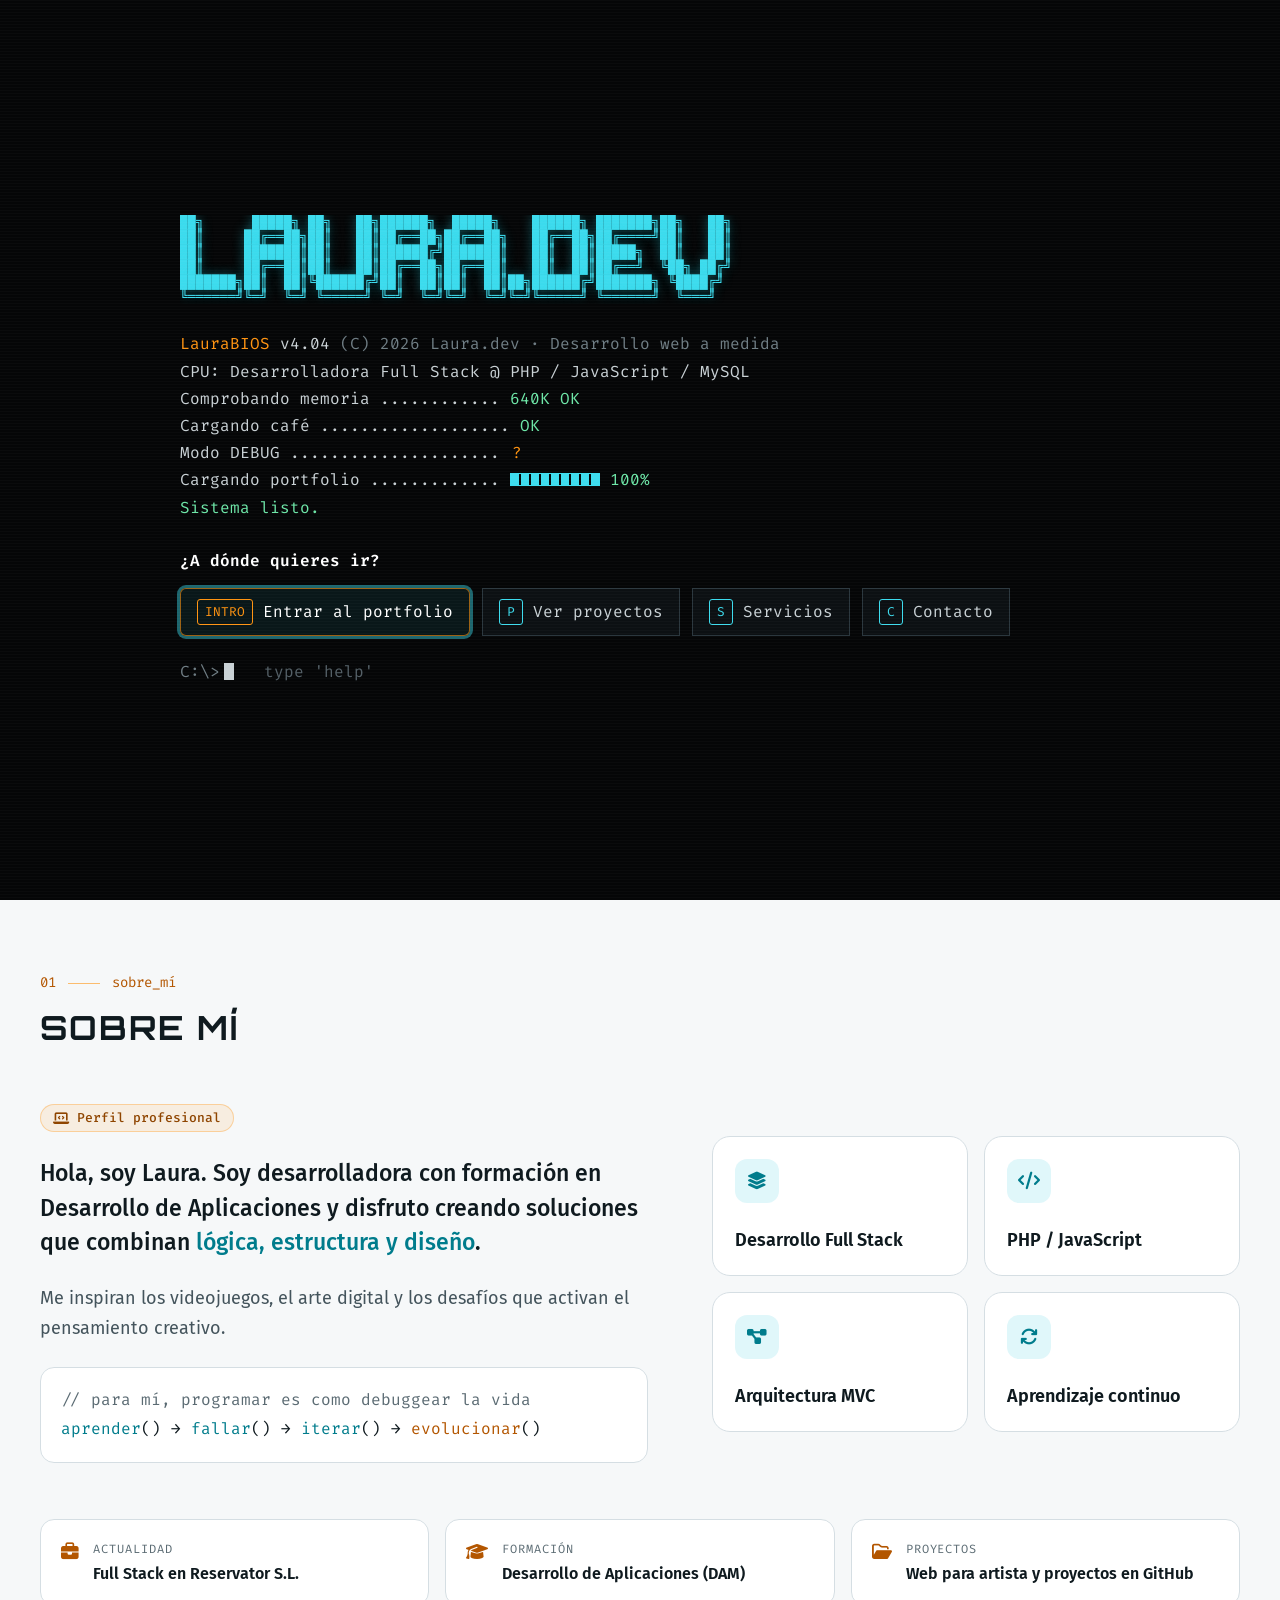
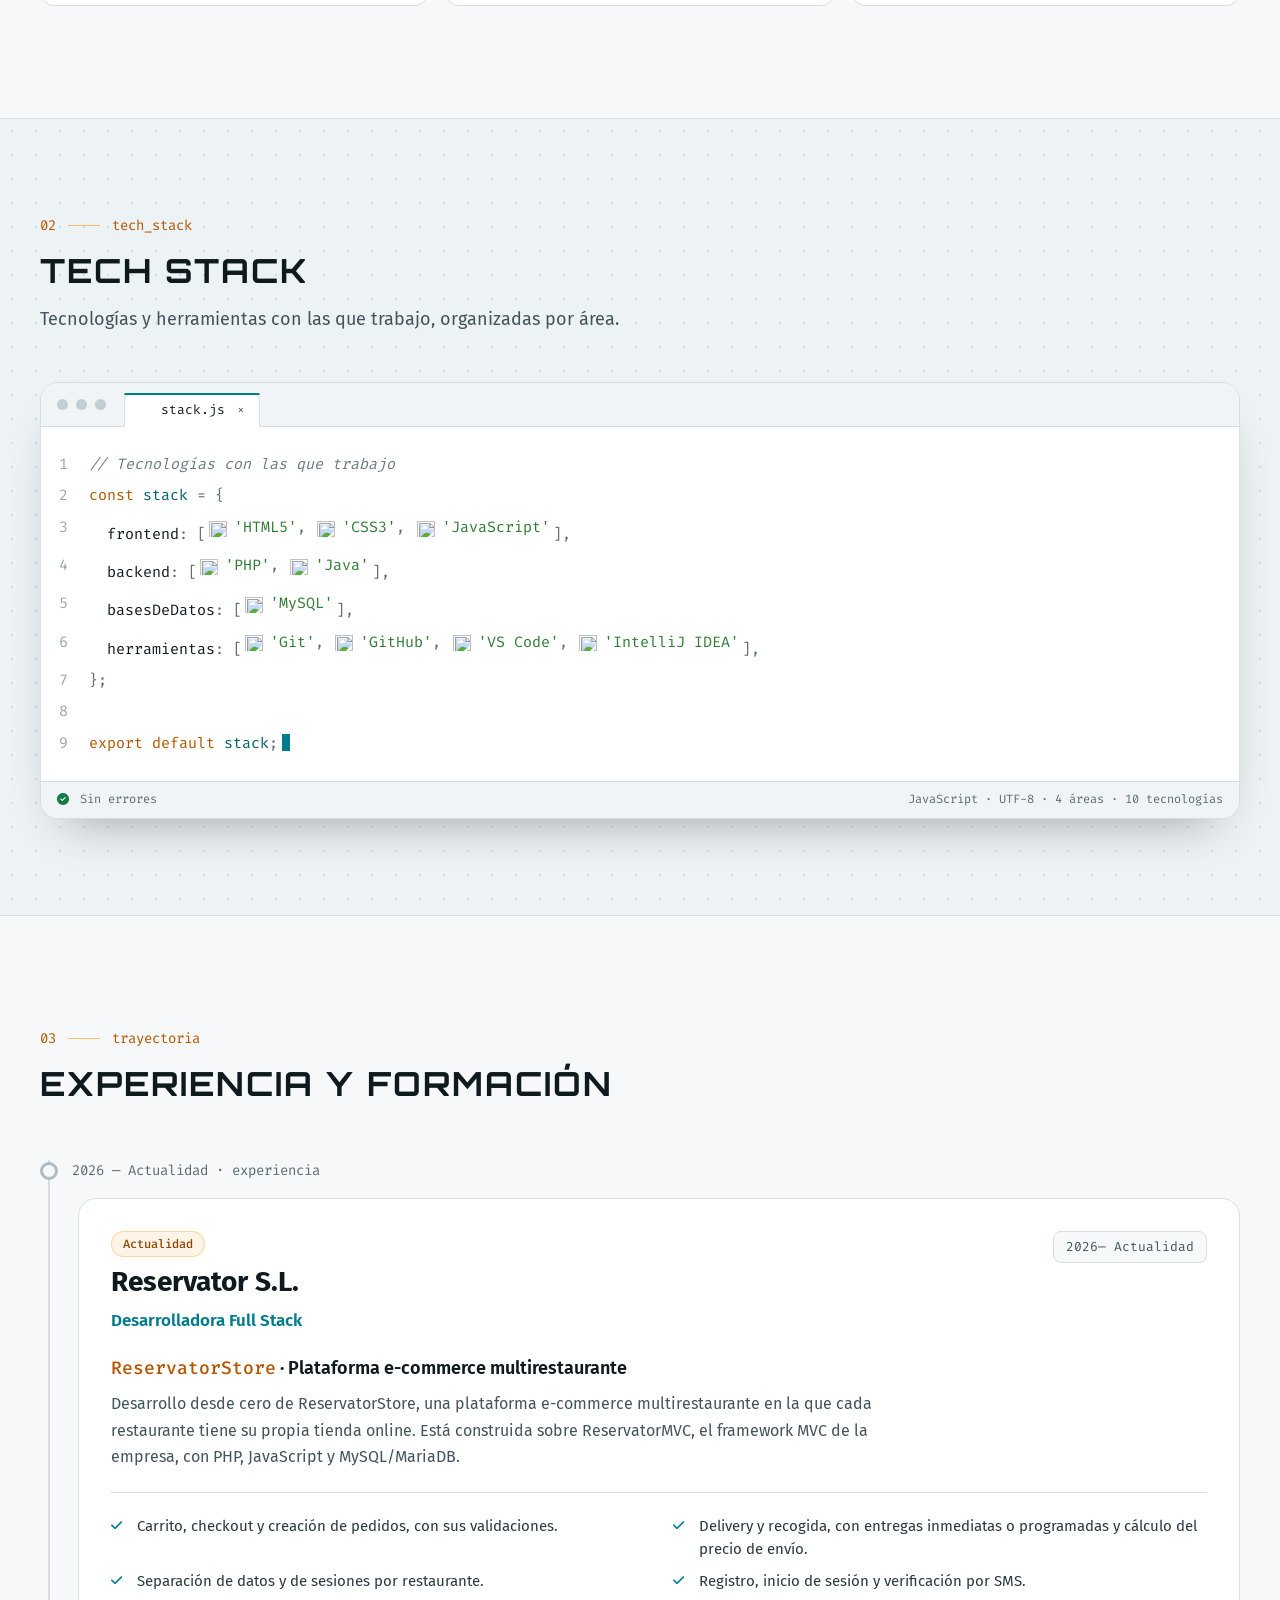
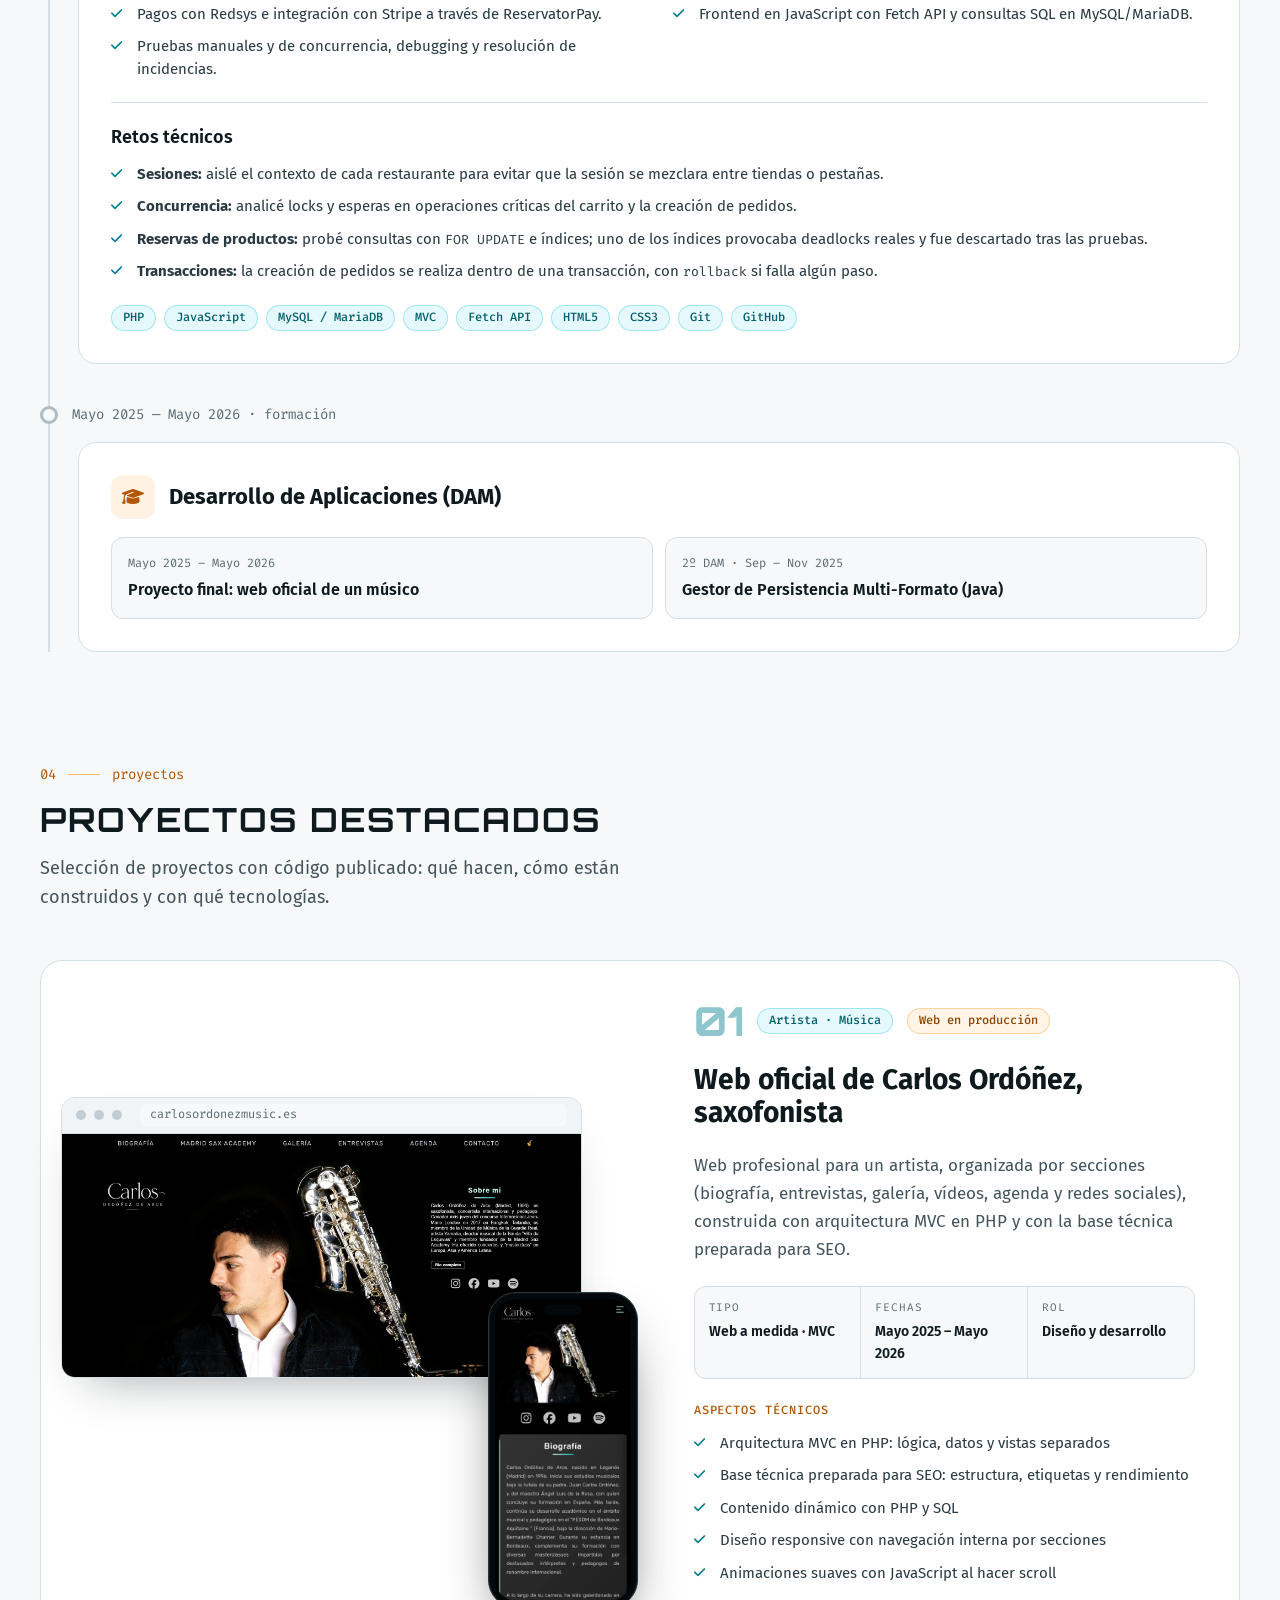
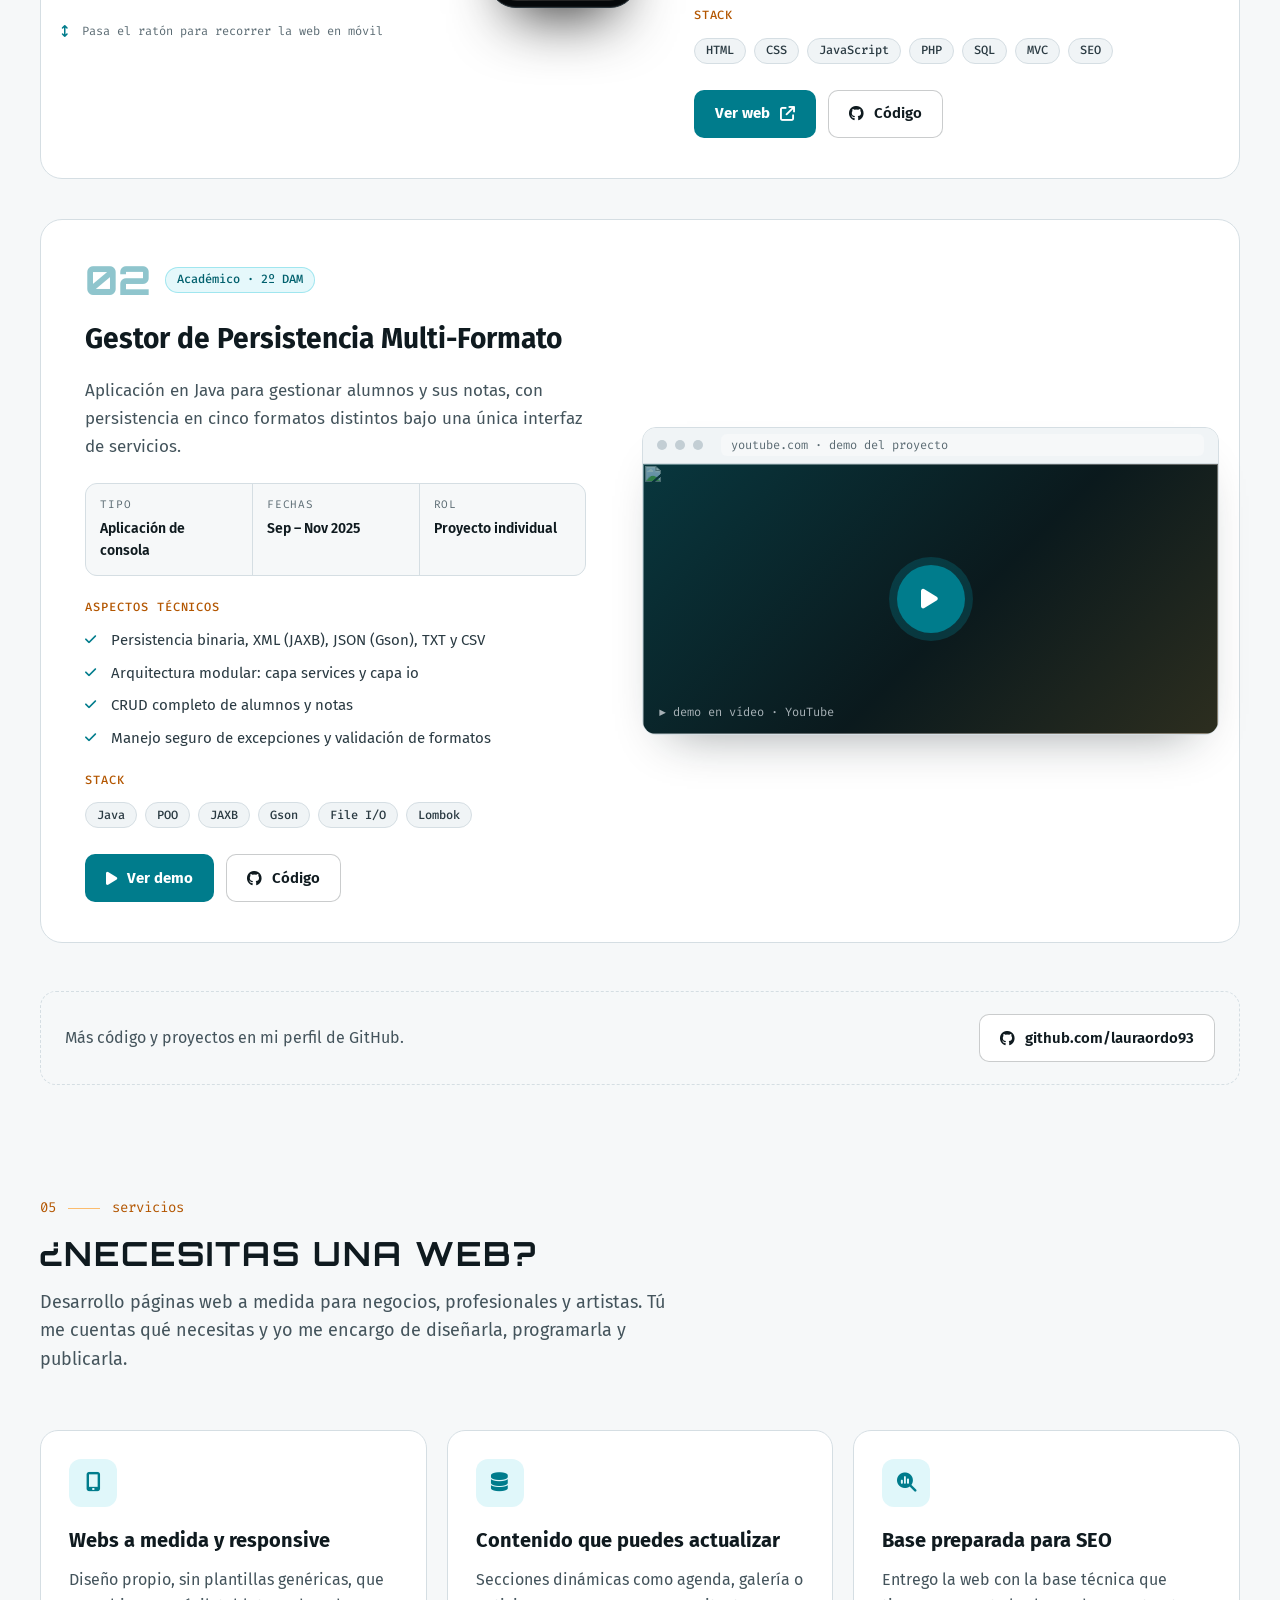
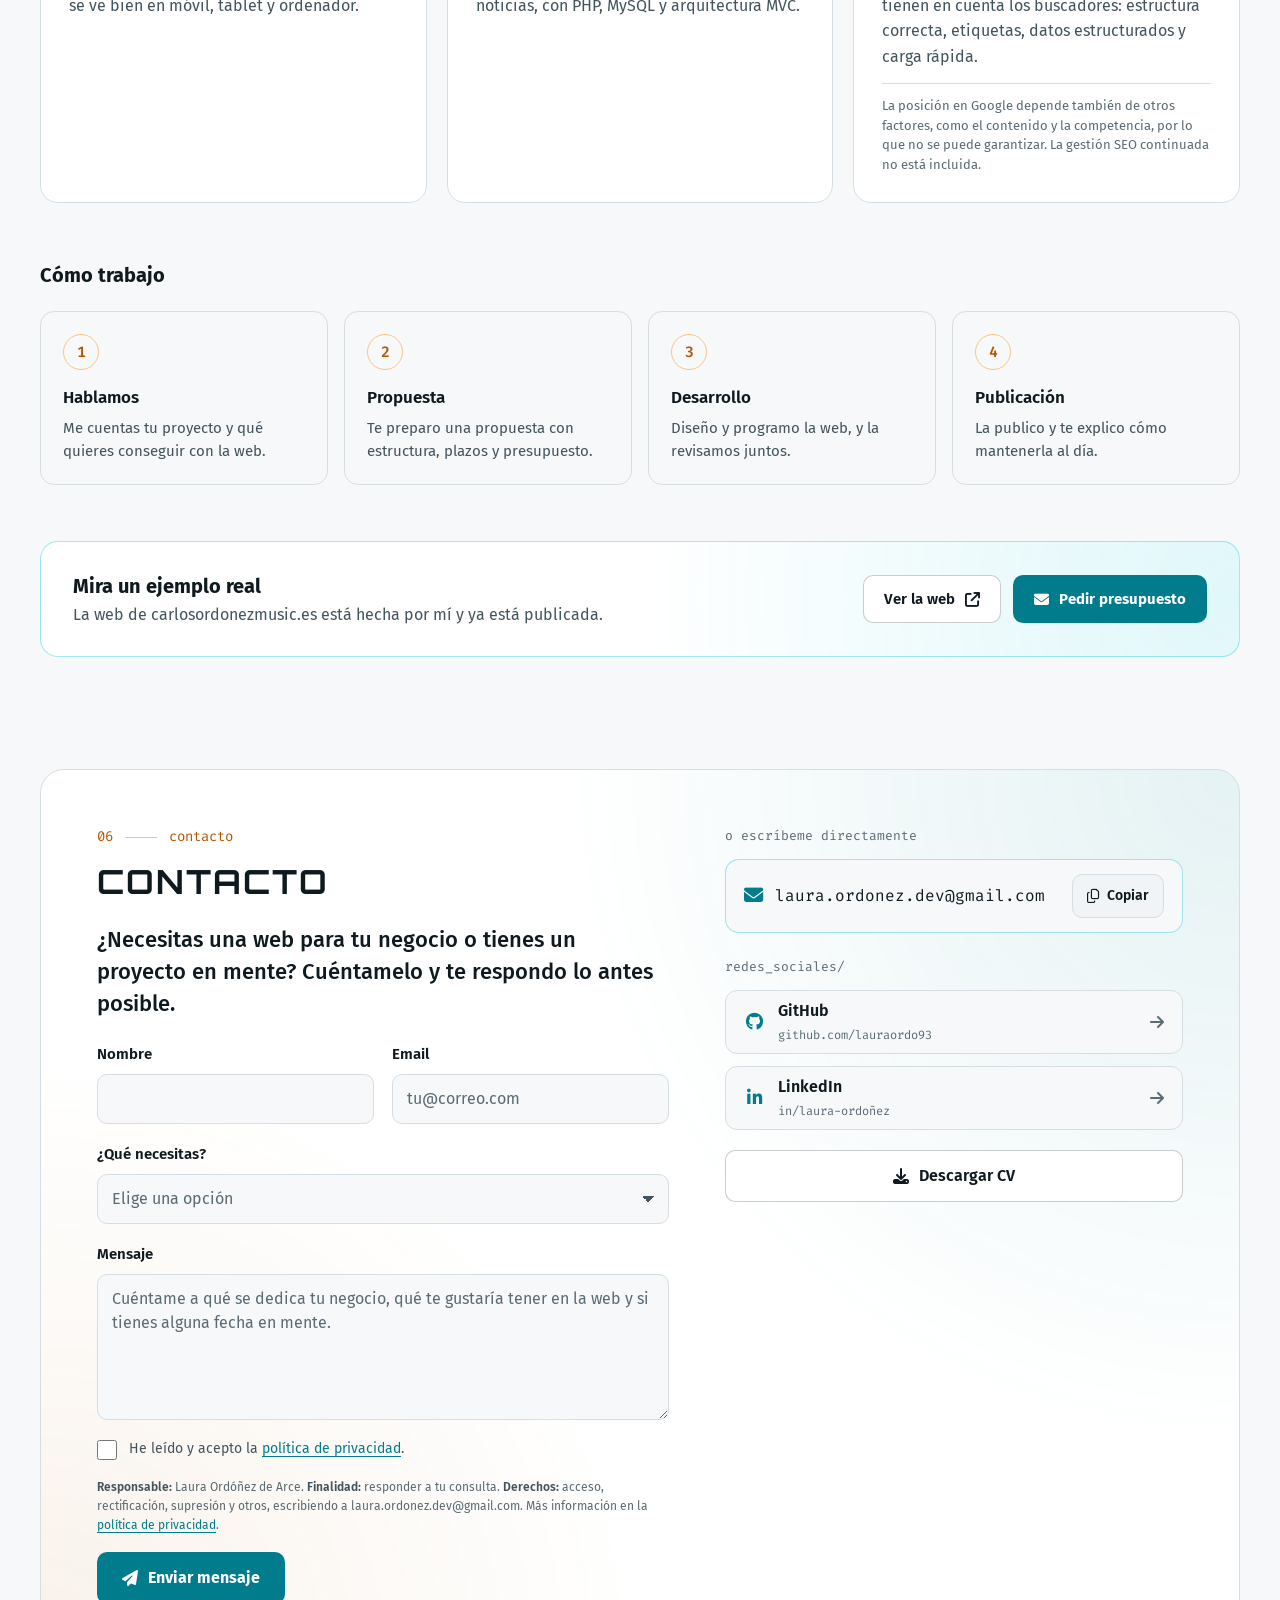
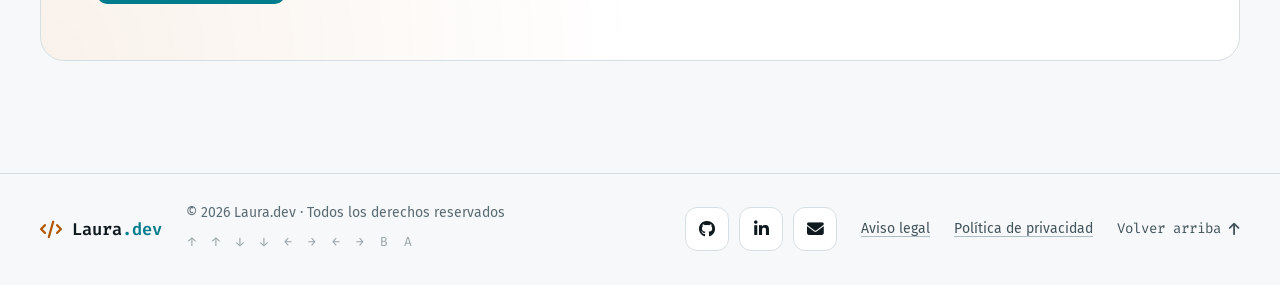
==== commit acc10e89: "ajustes" ====
--- a/index.html
+++ b/index.html
@@ -416,7 +416,7 @@
                             <ul class="check-list">
                                 <li><strong>Sesiones:</strong> aislé el contexto de cada restaurante para evitar que la sesión se mezclara entre tiendas o pestañas.</li>
                                 <li><strong>Concurrencia:</strong> analicé locks y esperas en operaciones críticas del carrito y la creación de pedidos.</li>
-                                <li><strong>Reservas de productos:</strong> probé consultas con <code>FOR UPDATE</code> e índices; un índice sobre <code>oc_order_product(product_id)</code> provocaba deadlocks reales y fue descartado tras las pruebas.</li>
+                                <li><strong>Reservas de productos:</strong> probé consultas con <code>FOR UPDATE</code> e índices; uno de los índices provocaba deadlocks reales y fue descartado tras las pruebas.</li>
                                 <li><strong>Transacciones:</strong> la creación de pedidos se realiza dentro de una transacción, con <code>rollback</code> si falla algún paso.</li>
                             </ul>
                         </div>
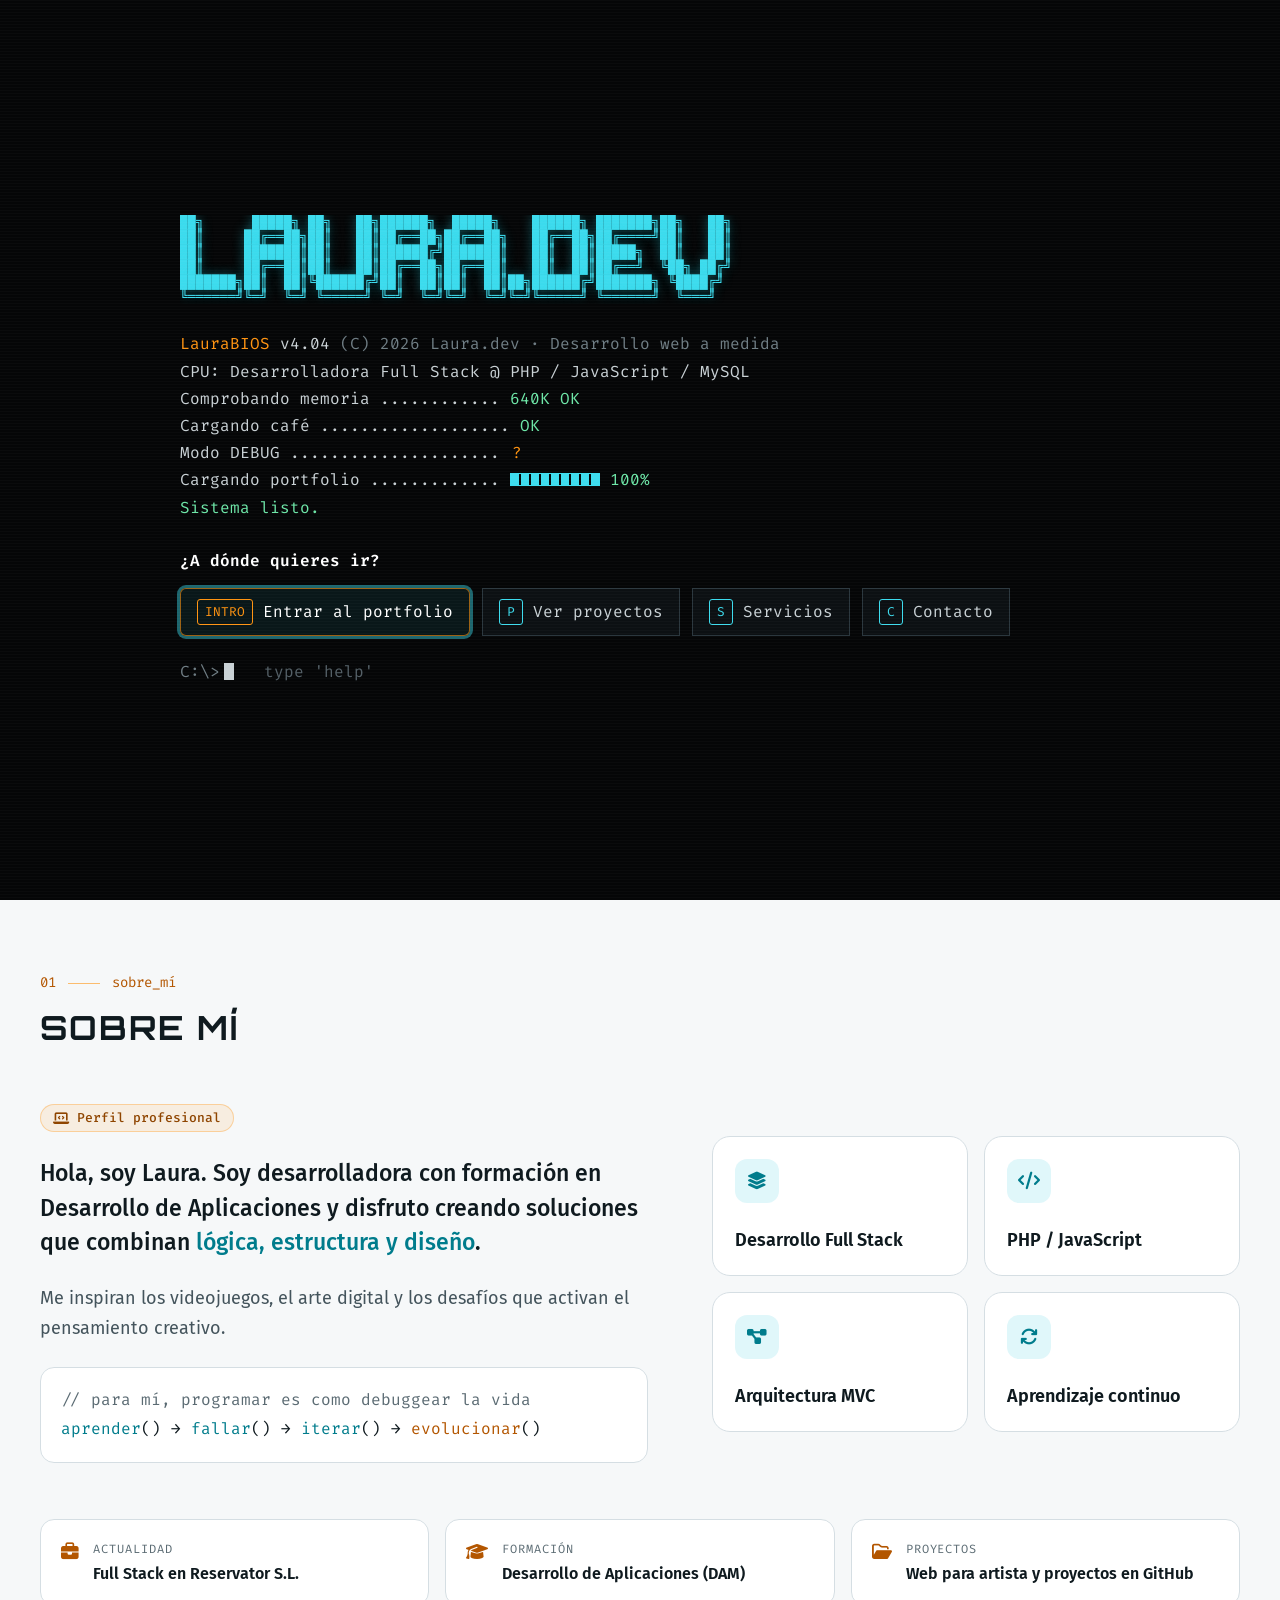
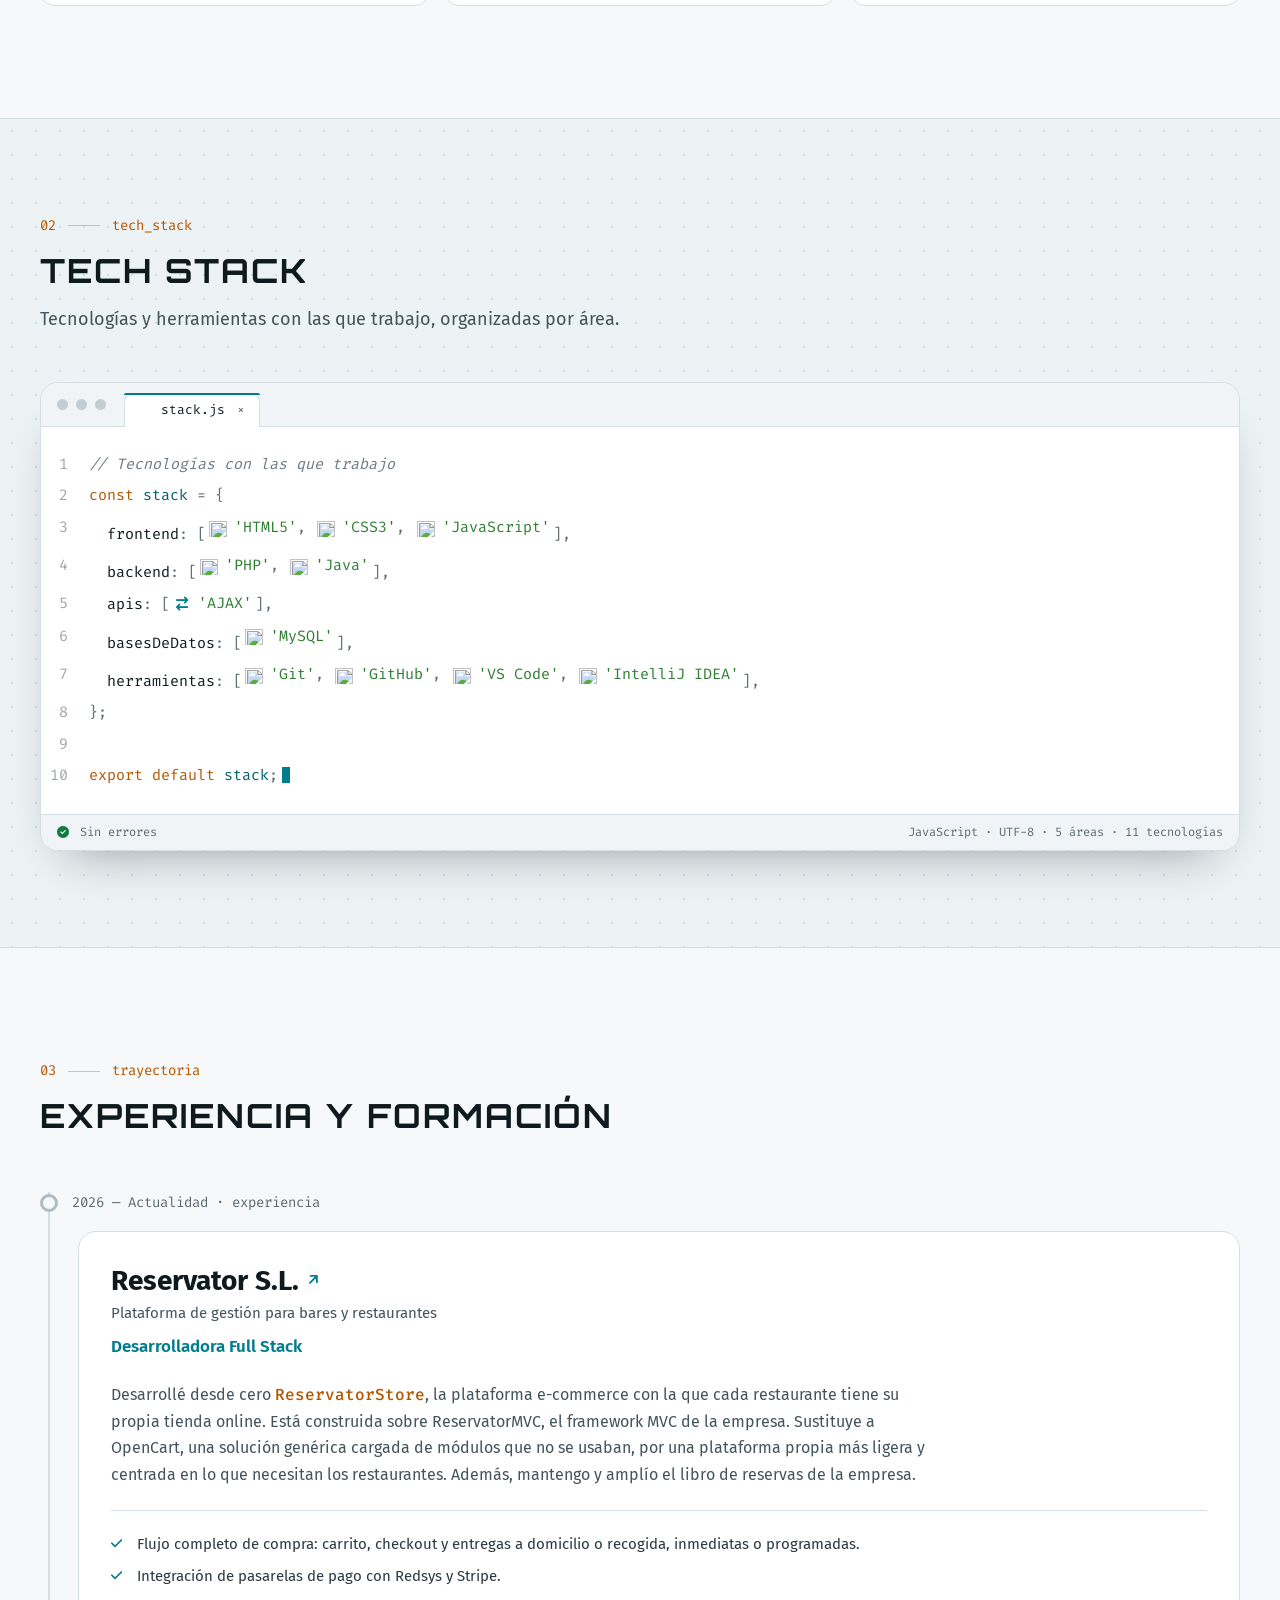
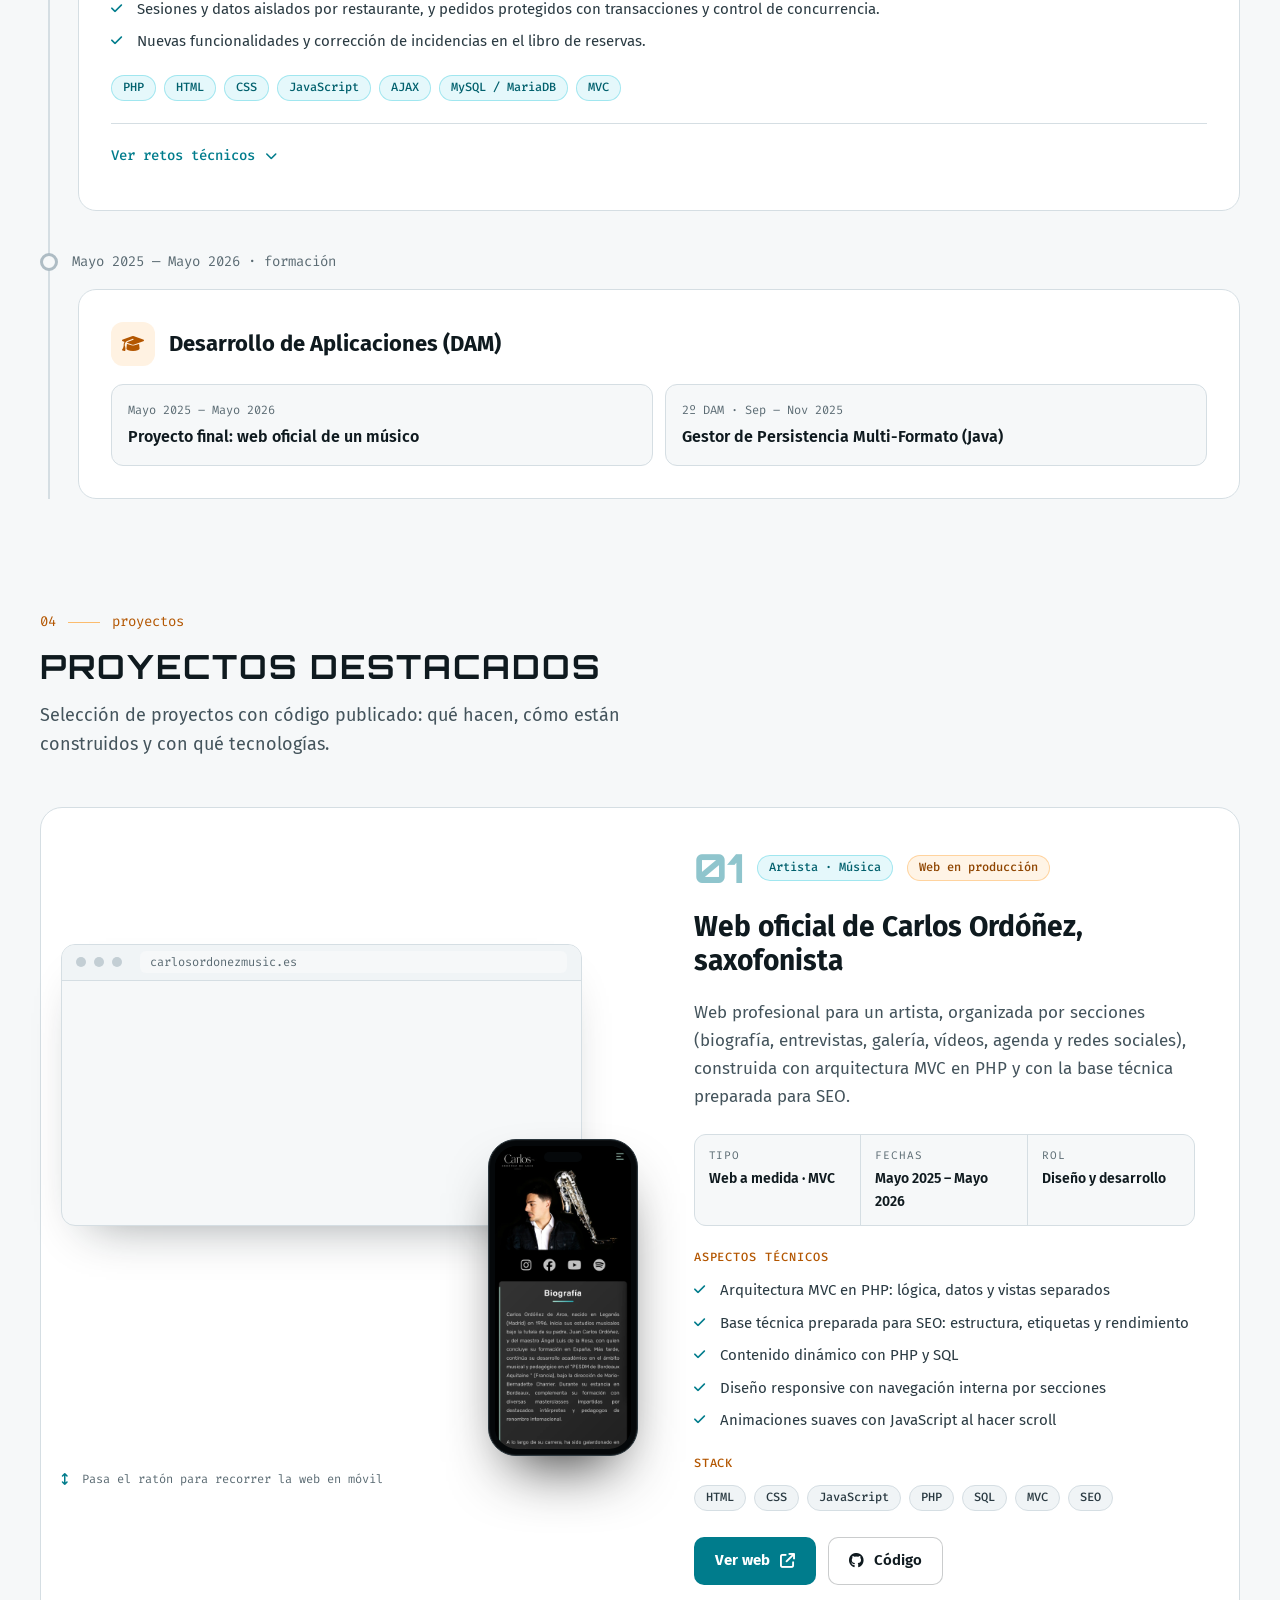
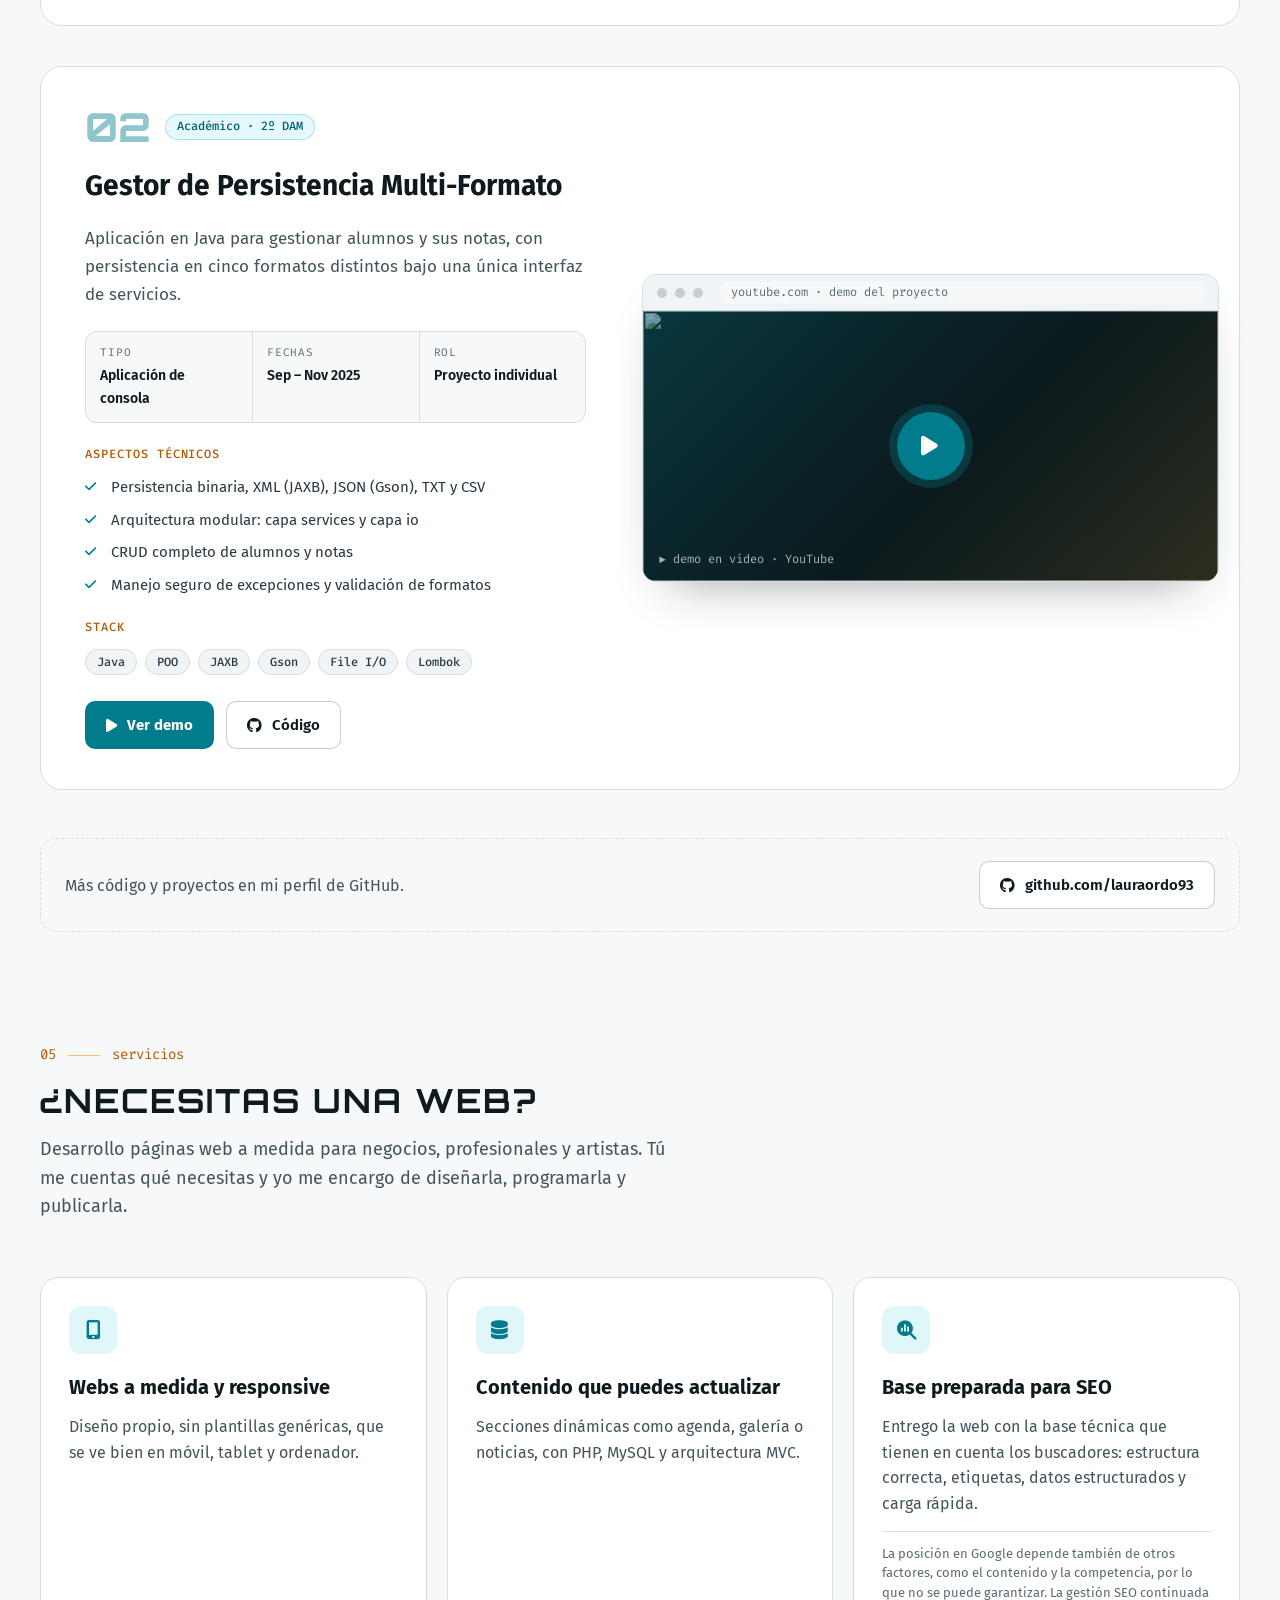
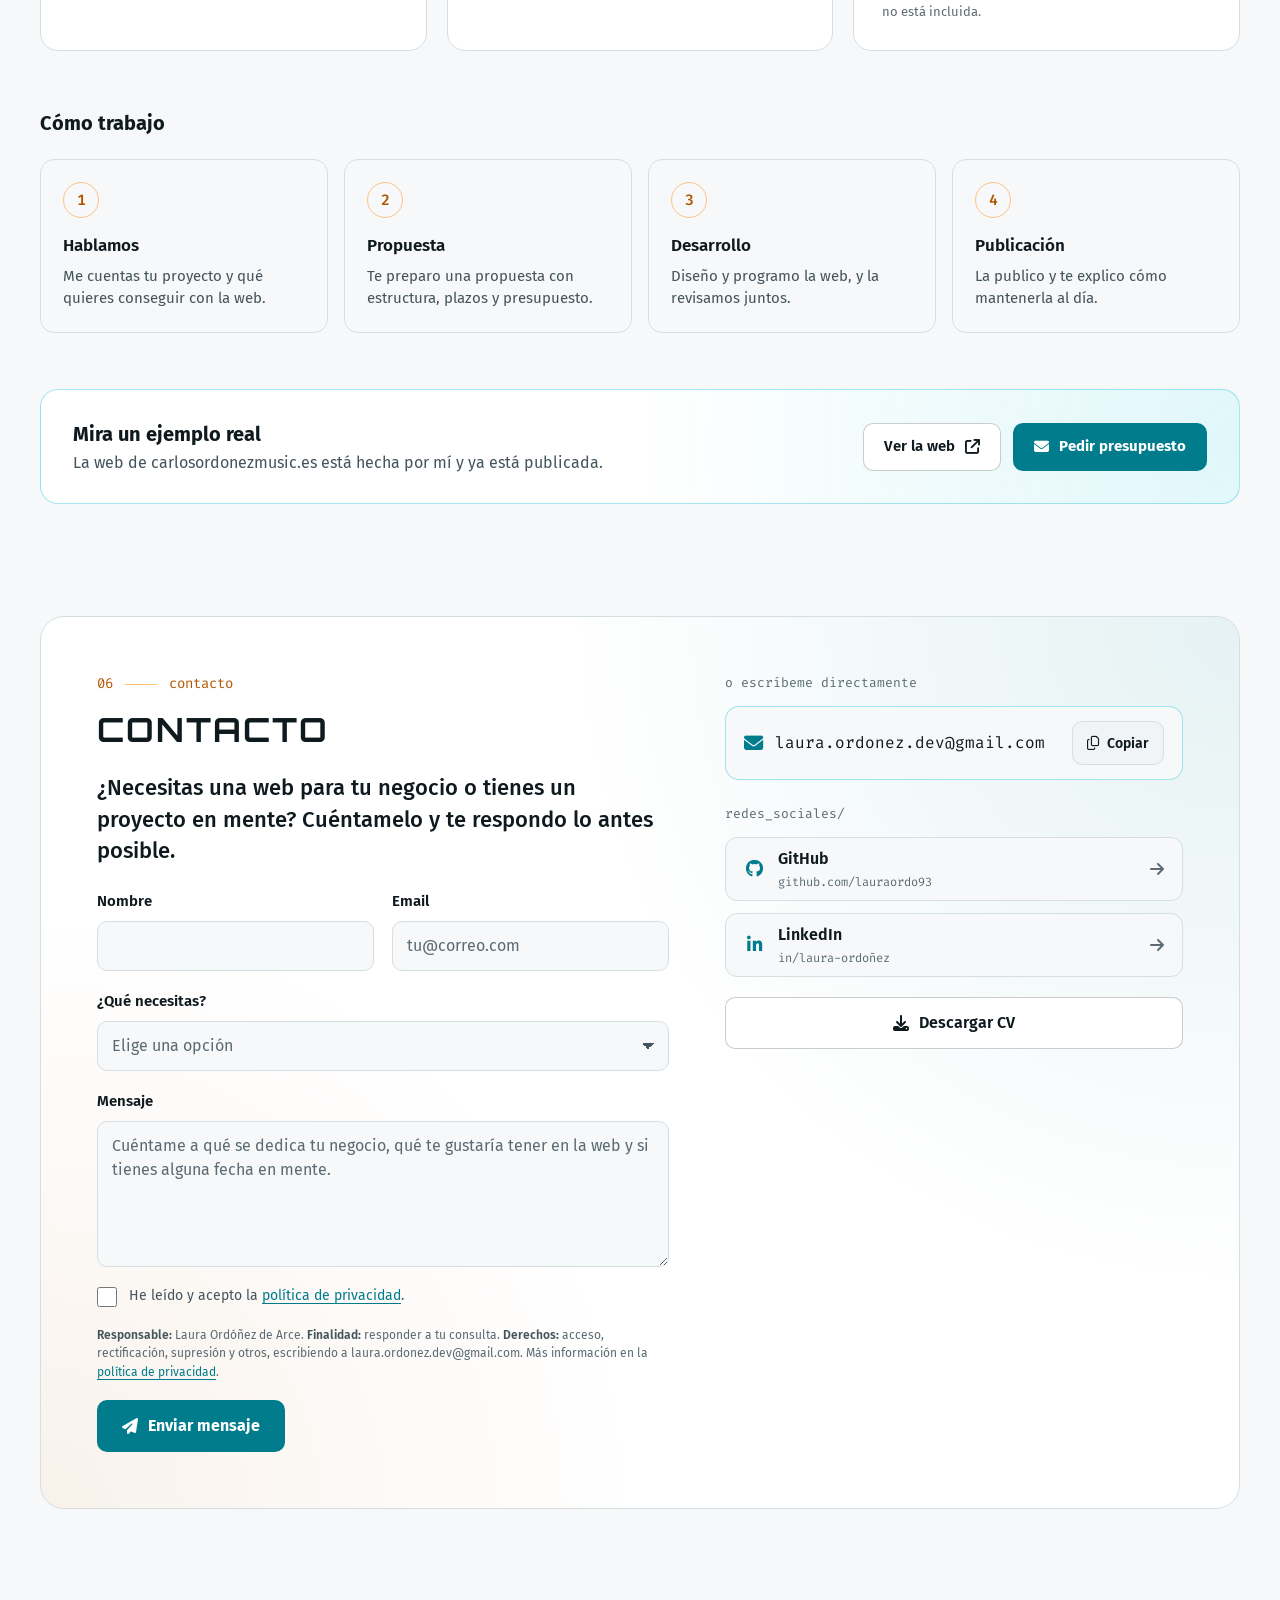
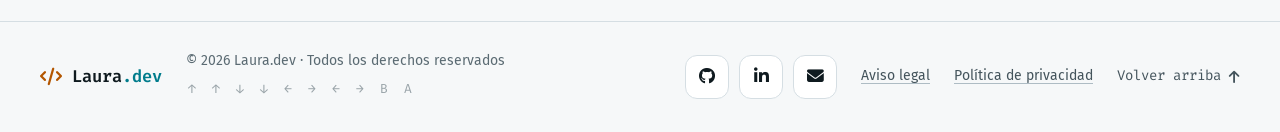
==== commit 9b1dc26c: "ajustes experiencia" ====
--- a/index.html
+++ b/index.html
@@ -88,6 +88,7 @@
           "knowsAbout": [
             "PHP",
             "JavaScript",
+            "AJAX",
             "MySQL",
             "Java",
             "HTML5",
@@ -357,6 +358,7 @@
                             <li><span class="code-line"><span class="syn-k">const</span> <span class="syn-v">stack</span> <span class="syn-p">=</span> <span class="syn-p">{</span></span></li>
                             <li><span class="code-line"><span class="code-indent"></span><span class="syn-key">frontend</span><span class="syn-p">:</span> <span class="syn-p">[</span><span class="code-items"><span class="code-item"><img class="code-logo" src="https://cdn.jsdelivr.net/gh/devicons/devicon/icons/html5/html5-original.svg" alt="" width="18" height="18" loading="lazy"><span class="syn-s">'HTML5'</span><span class="syn-p">,</span></span> <span class="code-item"><img class="code-logo" src="https://cdn.jsdelivr.net/gh/devicons/devicon/icons/css3/css3-original.svg" alt="" width="18" height="18" loading="lazy"><span class="syn-s">'CSS3'</span><span class="syn-p">,</span></span> <span class="code-item"><img class="code-logo" src="https://cdn.jsdelivr.net/gh/devicons/devicon/icons/javascript/javascript-original.svg" alt="" width="18" height="18" loading="lazy"><span class="syn-s">'JavaScript'</span></span></span><span class="code-close"><span class="syn-p">]</span><span class="syn-p">,</span></span></span></li>
                             <li><span class="code-line"><span class="code-indent"></span><span class="syn-key">backend</span><span class="syn-p">:</span> <span class="syn-p">[</span><span class="code-items"><span class="code-item"><img class="code-logo" src="https://cdn.jsdelivr.net/gh/devicons/devicon/icons/php/php-original.svg" alt="" width="18" height="18" loading="lazy"><span class="syn-s">'PHP'</span><span class="syn-p">,</span></span> <span class="code-item"><img class="code-logo" src="https://cdn.jsdelivr.net/gh/devicons/devicon/icons/java/java-original.svg" alt="" width="18" height="18" loading="lazy"><span class="syn-s">'Java'</span></span></span><span class="code-close"><span class="syn-p">]</span><span class="syn-p">,</span></span></span></li>
+                            <li><span class="code-line"><span class="code-indent"></span><span class="syn-key">apis</span><span class="syn-p">:</span> <span class="syn-p">[</span><span class="code-items"><span class="code-item"><i class="fa-solid fa-arrow-right-arrow-left code-logo" aria-hidden="true"></i><span class="syn-s">'AJAX'</span></span></span><span class="code-close"><span class="syn-p">]</span><span class="syn-p">,</span></span></span></li>
                             <li><span class="code-line"><span class="code-indent"></span><span class="syn-key">basesDeDatos</span><span class="syn-p">:</span> <span class="syn-p">[</span><span class="code-items"><span class="code-item"><img class="code-logo" src="https://cdn.jsdelivr.net/gh/devicons/devicon/icons/mysql/mysql-original.svg" alt="" width="18" height="18" loading="lazy"><span class="syn-s">'MySQL'</span></span></span><span class="code-close"><span class="syn-p">]</span><span class="syn-p">,</span></span></span></li>
                             <li><span class="code-line"><span class="code-indent"></span><span class="syn-key">herramientas</span><span class="syn-p">:</span> <span class="syn-p">[</span><span class="code-items"><span class="code-item"><img class="code-logo" src="https://cdn.jsdelivr.net/gh/devicons/devicon/icons/git/git-original.svg" alt="" width="18" height="18" loading="lazy"><span class="syn-s">'Git'</span><span class="syn-p">,</span></span> <span class="code-item"><img class="code-logo tech__icon--invert" src="https://cdn.jsdelivr.net/gh/devicons/devicon/icons/github/github-original.svg" alt="" width="18" height="18" loading="lazy"><span class="syn-s">'GitHub'</span><span class="syn-p">,</span></span> <span class="code-item"><img class="code-logo" src="https://cdn.jsdelivr.net/gh/devicons/devicon/icons/vscode/vscode-original.svg" alt="" width="18" height="18" loading="lazy"><span class="syn-s">'VS Code'</span><span class="syn-p">,</span></span> <span class="code-item"><img class="code-logo" src="https://cdn.jsdelivr.net/gh/devicons/devicon/icons/intellij/intellij-original.svg" alt="" width="18" height="18" loading="lazy"><span class="syn-s">'IntelliJ IDEA'</span></span></span><span class="code-close"><span class="syn-p">]</span><span class="syn-p">,</span></span></span></li>
                             <li><span class="code-line"><span class="syn-p">};</span></span></li>
@@ -367,10 +369,10 @@
 
                     <figcaption class="editor__status">
                         <span><i class="fa-solid fa-circle-check" aria-hidden="true"></i> Sin errores</span>
-                        <span>JavaScript · UTF-8 · 4 áreas · 10 tecnologías</span>
+                        <span>JavaScript · UTF-8 · 5 áreas · 11 tecnologías</span>
                     </figcaption>
 
-                    <ul class="visually-hidden"><li>Frontend: HTML5, CSS3, JavaScript</li><li>Backend: PHP, Java</li><li>Bases de datos: MySQL</li><li>Herramientas: Git, GitHub, VS Code, IntelliJ IDEA</li></ul>
+                    <ul class="visually-hidden"><li>Frontend: HTML5, CSS3, JavaScript</li><li>Backend: PHP, Java</li><li>APIs: AJAX</li><li>Bases de datos: MySQL</li><li>Herramientas: Git, GitHub, VS Code, IntelliJ IDEA</li></ul>
                 </figure>
             </div>
         </section>
@@ -389,49 +391,41 @@
                     <article class="card exp-card">
                         <header class="exp-card__head">
                             <div>
-                                <p class="chip chip--orange chip--sm">Actualidad</p>
-                                <h3 class="exp-card__company">Reservator S.L.</h3>
+                                <h3 class="exp-card__company"><a href="https://reservator.es" target="_blank" rel="noopener noreferrer">Reservator S.L.<svg viewBox="0 0 24 24" fill="none" stroke="currentColor" stroke-width="2.6" stroke-linecap="round" stroke-linejoin="round" aria-hidden="true" focusable="false"><path d="M7 17 17 7M8 7h9v9"></path></svg><span class="visually-hidden"> (se abre en una pestaña nueva)</span></a></h3>
+                                <p class="exp-card__tagline">Plataforma de gestión para bares y restaurantes</p>
                                 <p class="exp-card__role">Desarrolladora Full Stack</p>
                             </div>
-                            <p class="date-badge"><time datetime="2026">2026</time> — Actualidad</p>
                         </header>
 
                         <div class="exp-card__summary">
-                            <h4><span class="mono-accent">ReservatorStore</span> · Plataforma e-commerce multirestaurante</h4>
-                            <p>Desarrollo desde cero de ReservatorStore, una plataforma e-commerce multirestaurante en la que cada restaurante tiene su propia tienda online. Está construida sobre ReservatorMVC, el framework MVC de la empresa, con PHP, JavaScript y MySQL/MariaDB.</p>
-                        </div>
-
-                        <ul class="check-list check-list--2col">
-                            <li>Carrito, checkout y creación de pedidos, con sus validaciones.</li>
-                            <li>Delivery y recogida, con entregas inmediatas o programadas y cálculo del precio de envío.</li>
-                            <li>Separación de datos y de sesiones por restaurante.</li>
-                            <li>Registro, inicio de sesión y verificación por SMS.</li>
-                            <li>Pagos con Redsys e integración con Stripe a través de ReservatorPay.</li>
-                            <li>Frontend en JavaScript con Fetch API y consultas SQL en MySQL/MariaDB.</li>
-                            <li>Pruebas manuales y de concurrencia, debugging y resolución de incidencias.</li>
+                            <p>Desarrollé desde cero <span class="mono-accent">ReservatorStore</span>, la plataforma e-commerce con la que cada restaurante tiene su propia tienda online. Está construida sobre ReservatorMVC, el framework MVC de la empresa. Sustituye a OpenCart, una solución genérica cargada de módulos que no se usaban, por una plataforma propia más ligera y centrada en lo que necesitan los restaurantes. Además, mantengo y amplío el libro de reservas de la empresa.</p>
+                        </div>
+
+                        <ul class="check-list">
+                            <li>Flujo completo de compra: carrito, checkout y entregas a domicilio o recogida, inmediatas o programadas.</li>
+                            <li>Integración de pasarelas de pago con Redsys y Stripe.</li>
+                            <li>Sesiones y datos aislados por restaurante, y pedidos protegidos con transacciones y control de concurrencia.</li>
+                            <li>Nuevas funcionalidades y corrección de incidencias en el libro de reservas.</li>
                         </ul>
-
-                        <div class="exp-card__challenges">
-                            <h4>Retos técnicos</h4>
-                            <ul class="check-list">
-                                <li><strong>Sesiones:</strong> aislé el contexto de cada restaurante para evitar que la sesión se mezclara entre tiendas o pestañas.</li>
-                                <li><strong>Concurrencia:</strong> analicé locks y esperas en operaciones críticas del carrito y la creación de pedidos.</li>
-                                <li><strong>Reservas de productos:</strong> probé consultas con <code>FOR UPDATE</code> e índices; uno de los índices provocaba deadlocks reales y fue descartado tras las pruebas.</li>
-                                <li><strong>Transacciones:</strong> la creación de pedidos se realiza dentro de una transacción, con <code>rollback</code> si falla algún paso.</li>
-                            </ul>
-                        </div>
 
                         <ul class="chips" aria-label="Tecnologías utilizadas">
                             <li class="chip chip--cyan chip--sm">PHP</li>
+                            <li class="chip chip--cyan chip--sm">HTML</li>
+                            <li class="chip chip--cyan chip--sm">CSS</li>
                             <li class="chip chip--cyan chip--sm">JavaScript</li>
+                            <li class="chip chip--cyan chip--sm">AJAX</li>
                             <li class="chip chip--cyan chip--sm">MySQL / MariaDB</li>
                             <li class="chip chip--cyan chip--sm">MVC</li>
-                            <li class="chip chip--cyan chip--sm">Fetch API</li>
-                            <li class="chip chip--cyan chip--sm">HTML5</li>
-                            <li class="chip chip--cyan chip--sm">CSS3</li>
-                            <li class="chip chip--cyan chip--sm">Git</li>
-                            <li class="chip chip--cyan chip--sm">GitHub</li>
                         </ul>
+
+                        <details class="exp-card__challenges">
+                            <summary>Ver retos técnicos<i class="fas fa-chevron-down" aria-hidden="true"></i></summary>
+                            <ul class="check-list">
+                                <li>Aislé la sesión de cada restaurante para que no se mezclara entre tiendas ni pestañas.</li>
+                                <li>Probé reservas de productos con <code>FOR UPDATE</code> e índices, y descarté uno al detectar que provocaba deadlocks.</li>
+                                <li>La creación de pedidos va dentro de una transacción, con <code>rollback</code> si falla algún paso.</li>
+                            </ul>
+                        </details>
                     </article>
                 </li>
 
--- a/css/styles.css
+++ b/css/styles.css
@@ -1183,6 +1183,35 @@
     line-height: 1.2;
 }
 
+/* Nombre de la empresa enlazado: mantiene el color del título y el icono indica que es un enlace
+   externo (también en táctil, donde no hay hover) */
+.exp-card__company a {
+    color: inherit;
+}
+
+.exp-card__company a:hover {
+    color: var(--cyan);
+}
+
+.exp-card__company svg {
+    width: 0.6em;
+    height: 0.6em;
+    margin-left: 6px;
+    color: var(--cyan);
+    vertical-align: 0.05em;
+    transition: transform 0.25s var(--ease);
+}
+
+.exp-card__company a:hover svg {
+    transform: translate(2px, -2px);
+}
+
+.exp-card__tagline {
+    margin-top: -4px;
+    font-size: 0.9375rem;
+    color: var(--text-muted);
+}
+
 .exp-card__role {
     font-size: 1.0625rem;
     font-weight: 600;
@@ -1228,14 +1257,46 @@
     grid-template-columns: repeat(2, minmax(0, 1fr));
 }
 
-/* Retos técnicos de una experiencia: separado de la lista como el resumen, y el código en la
-   fuente mono del portfolio */
+/* Retos técnicos de una experiencia: desplegable (<details>) cerrado por defecto, separado del
+   resto de la tarjeta como el resumen, y el código en la fuente mono del portfolio */
 .exp-card__challenges {
-    display: flex;
-    flex-direction: column;
-    gap: 12px;
-    padding-top: 22px;
+    padding-top: 10px;
     border-top: 1px solid var(--border);
+}
+
+.exp-card__challenges summary {
+    display: flex;
+    align-items: center;
+    gap: 10px;
+    min-height: 44px;
+    font-family: var(--font-mono);
+    font-size: 0.875rem;
+    font-weight: 500;
+    color: var(--cyan);
+    list-style: none;
+    cursor: pointer;
+    transition: color 0.2s ease;
+}
+
+.exp-card__challenges summary::-webkit-details-marker {
+    display: none;
+}
+
+.exp-card__challenges summary:hover {
+    color: var(--cyan-hi);
+}
+
+.exp-card__challenges summary i {
+    font-size: 0.75rem;
+    transition: transform 0.25s var(--ease);
+}
+
+.exp-card__challenges[open] summary i {
+    transform: rotate(180deg);
+}
+
+.exp-card__challenges .check-list {
+    padding: 8px 0 4px;
 }
 
 .exp-card__challenges code {
@@ -3429,6 +3490,14 @@
 
 .code-item:hover .code-logo {
     transform: scale(1.2);
+}
+
+/* Tecnologías sin logo en devicon (AJAX): icono de Font Awesome del mismo tamaño que los logos */
+i.code-logo {
+    font-size: 0.875rem;
+    line-height: 18px;
+    text-align: center;
+    color: var(--cyan);
 }
 
 .syn-c { color: var(--syn-comment); font-style: italic; }
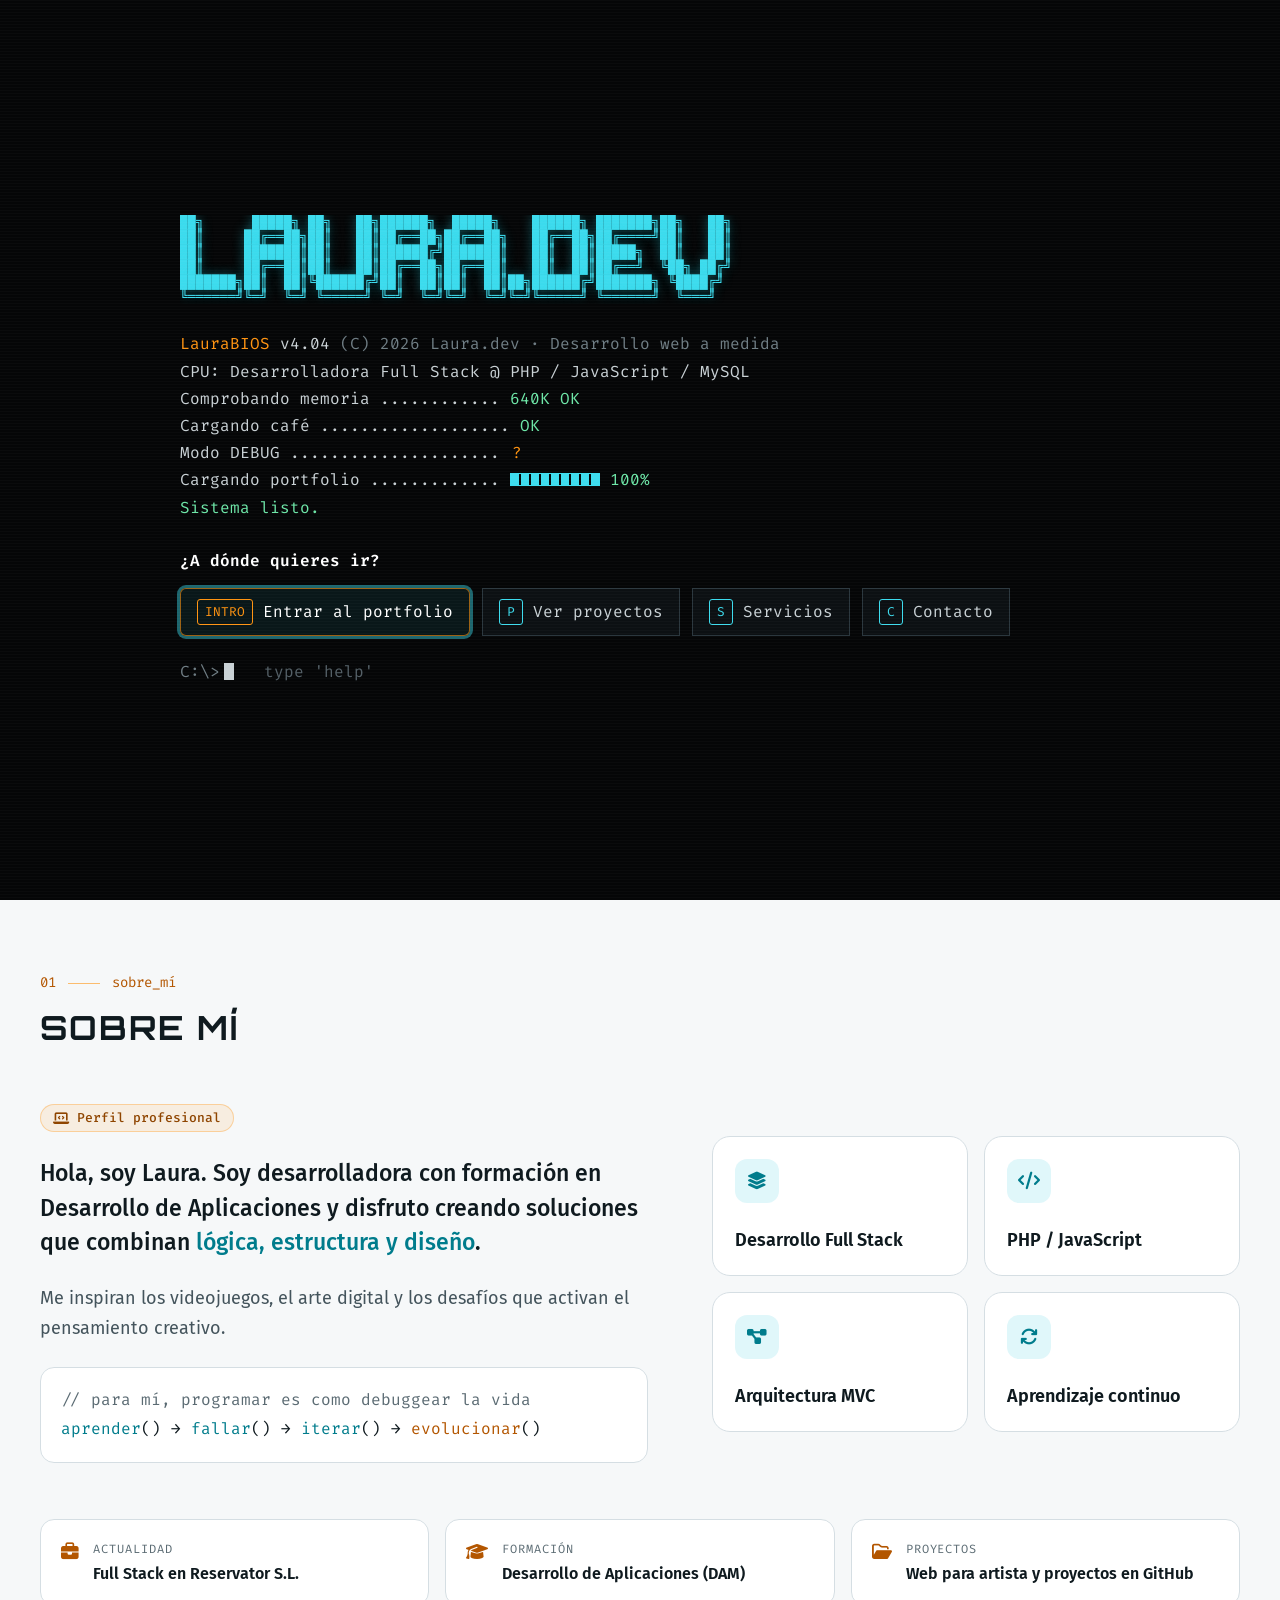
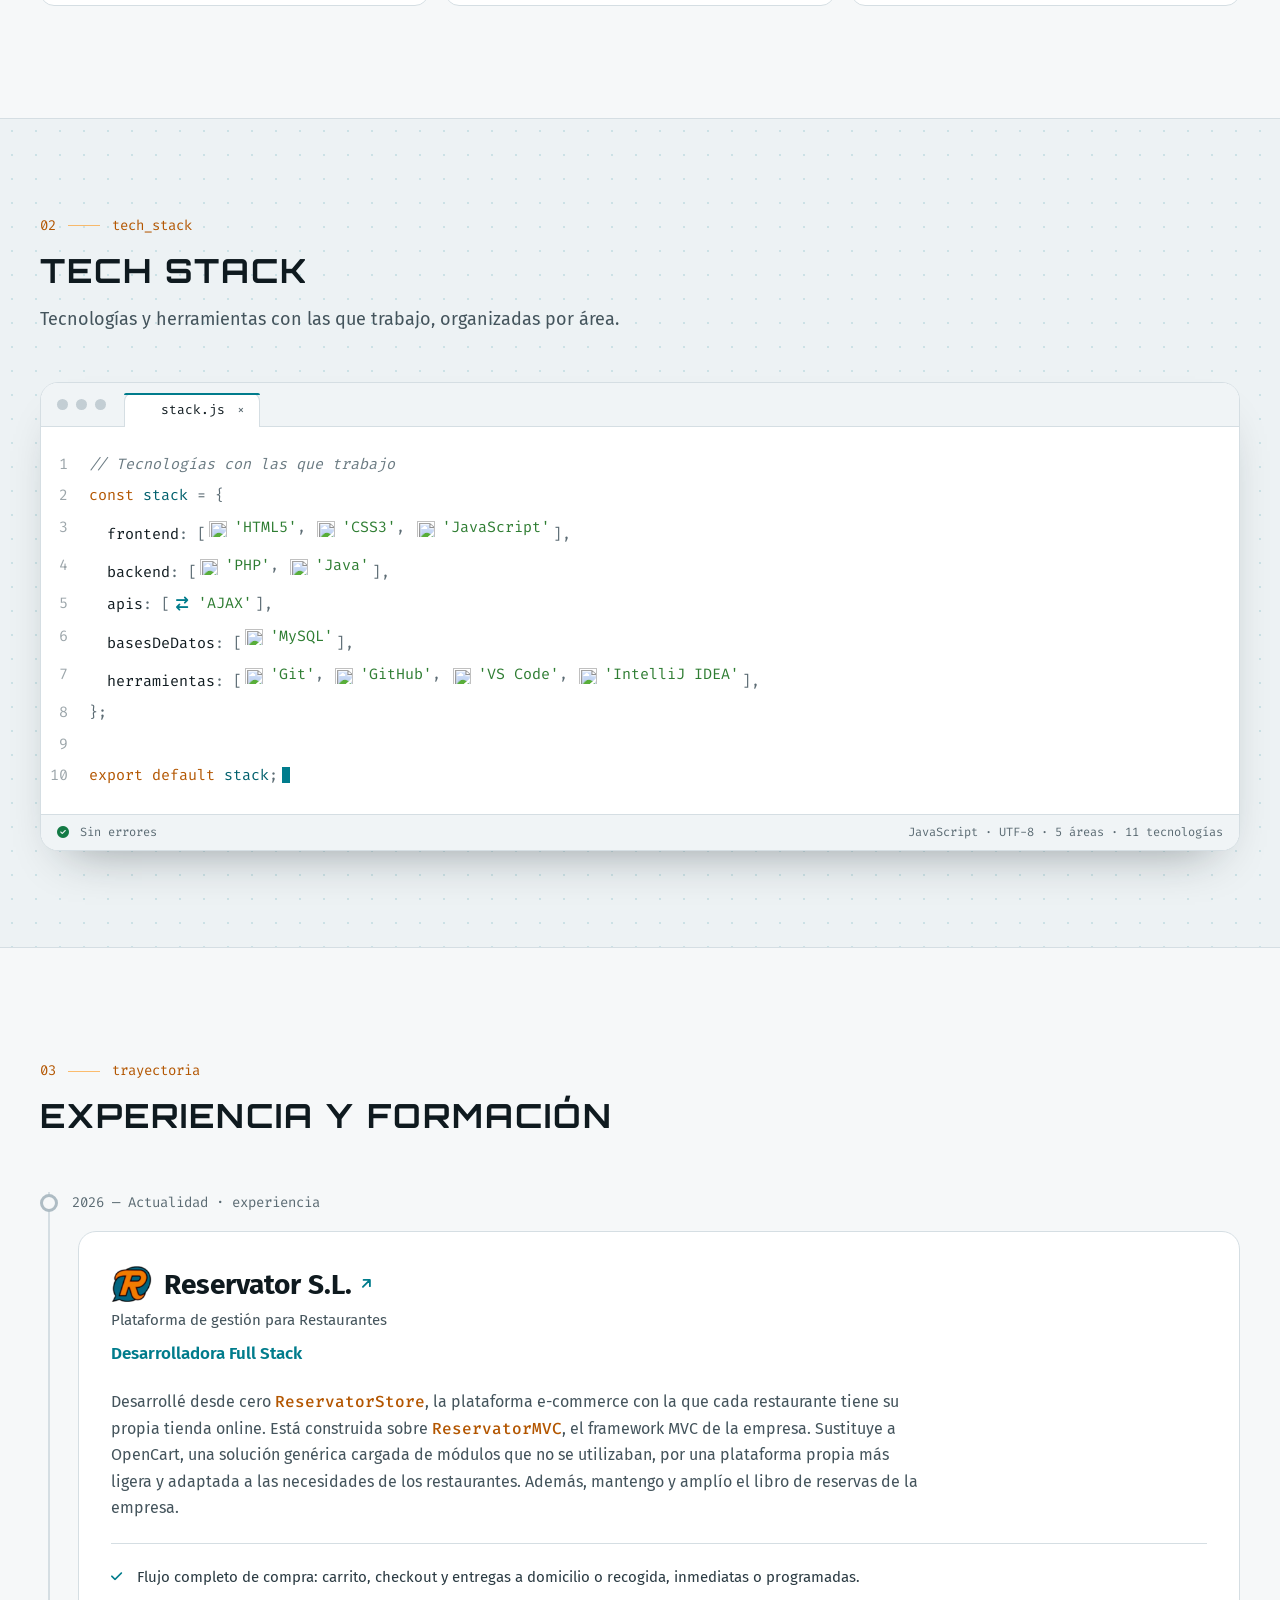
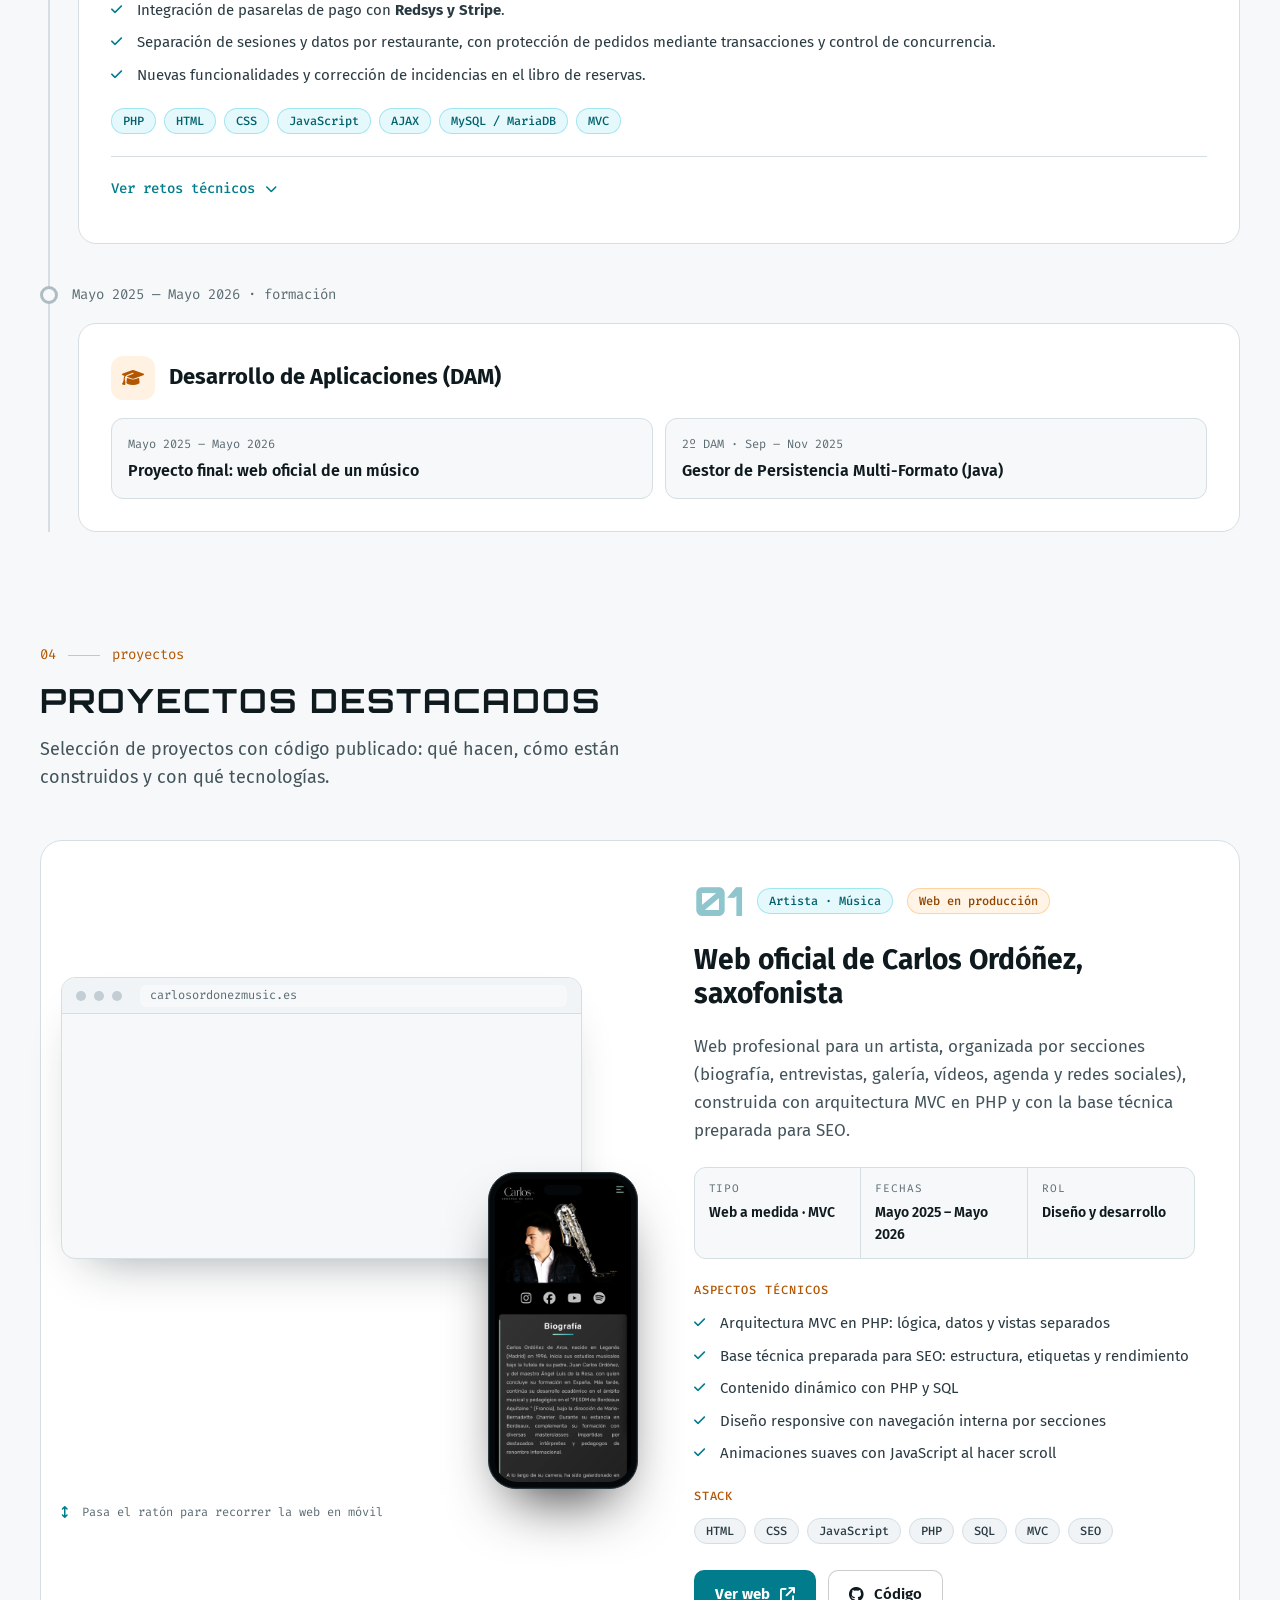
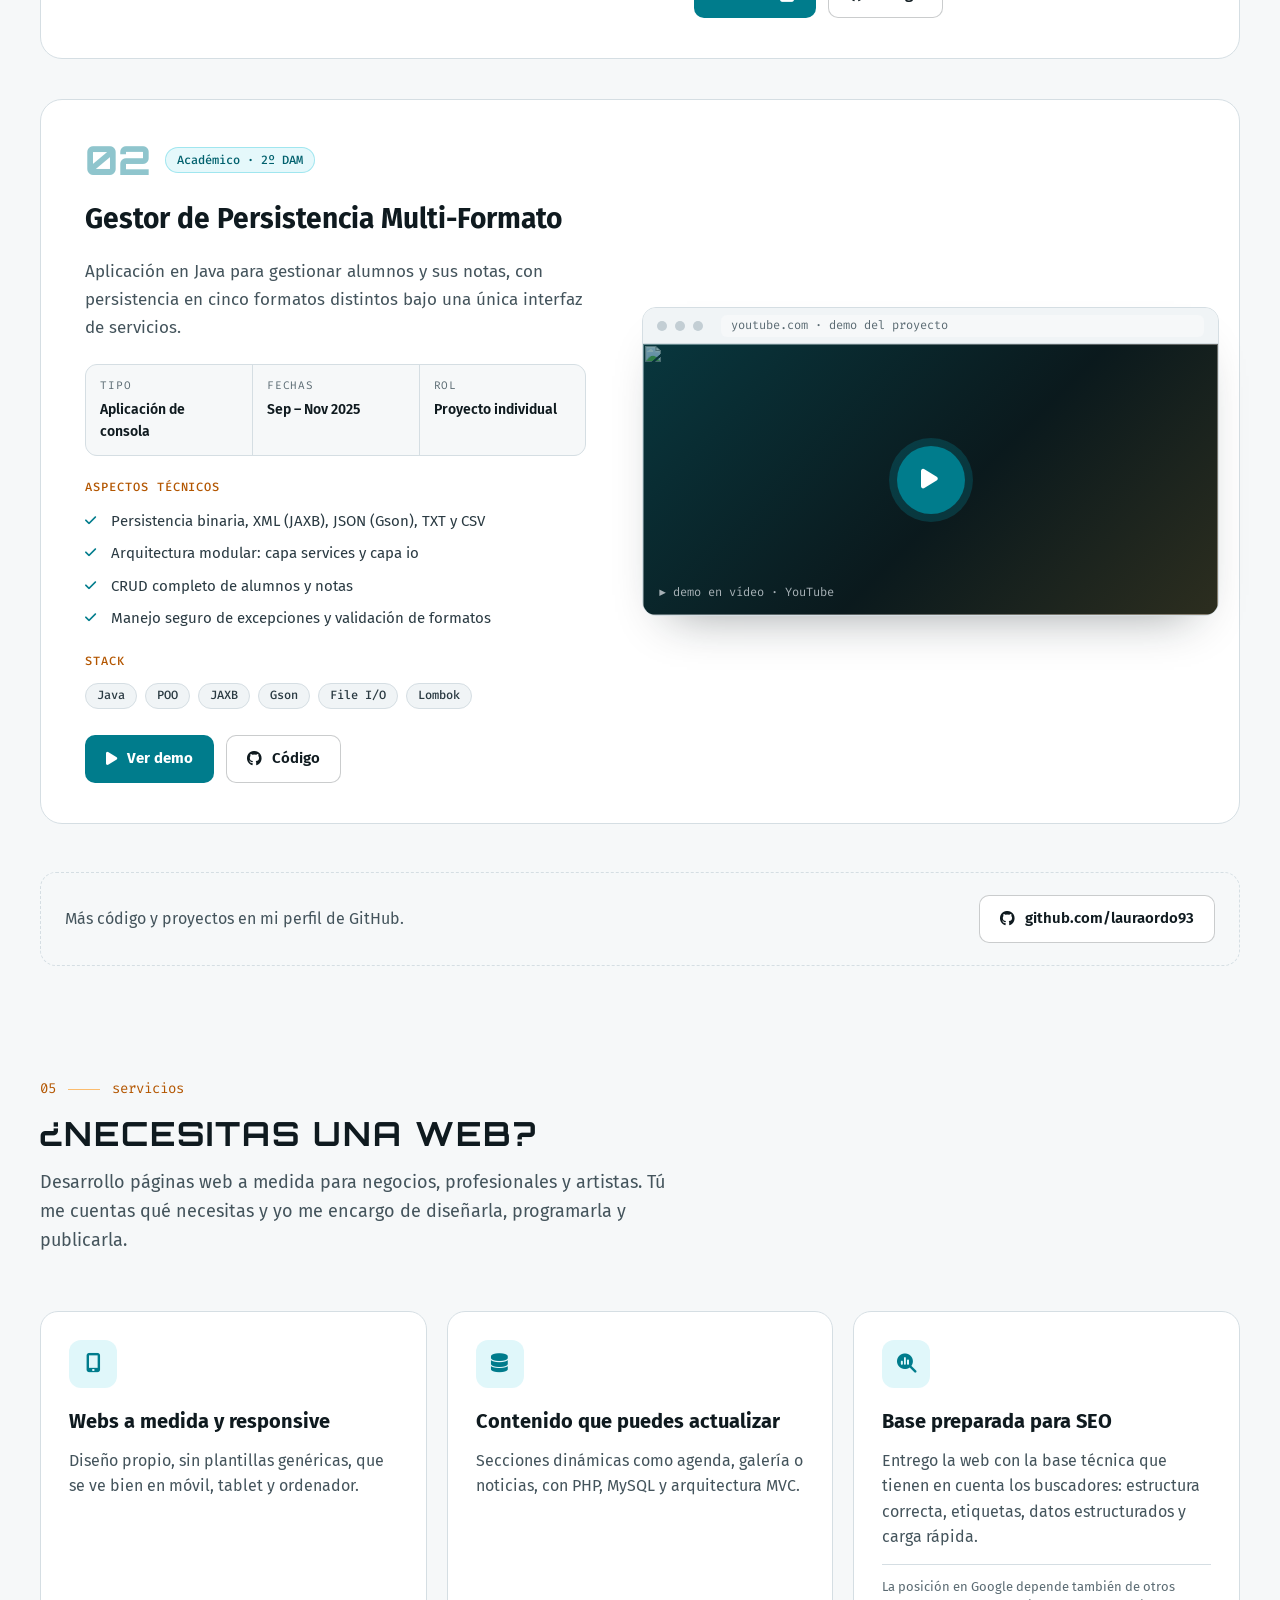
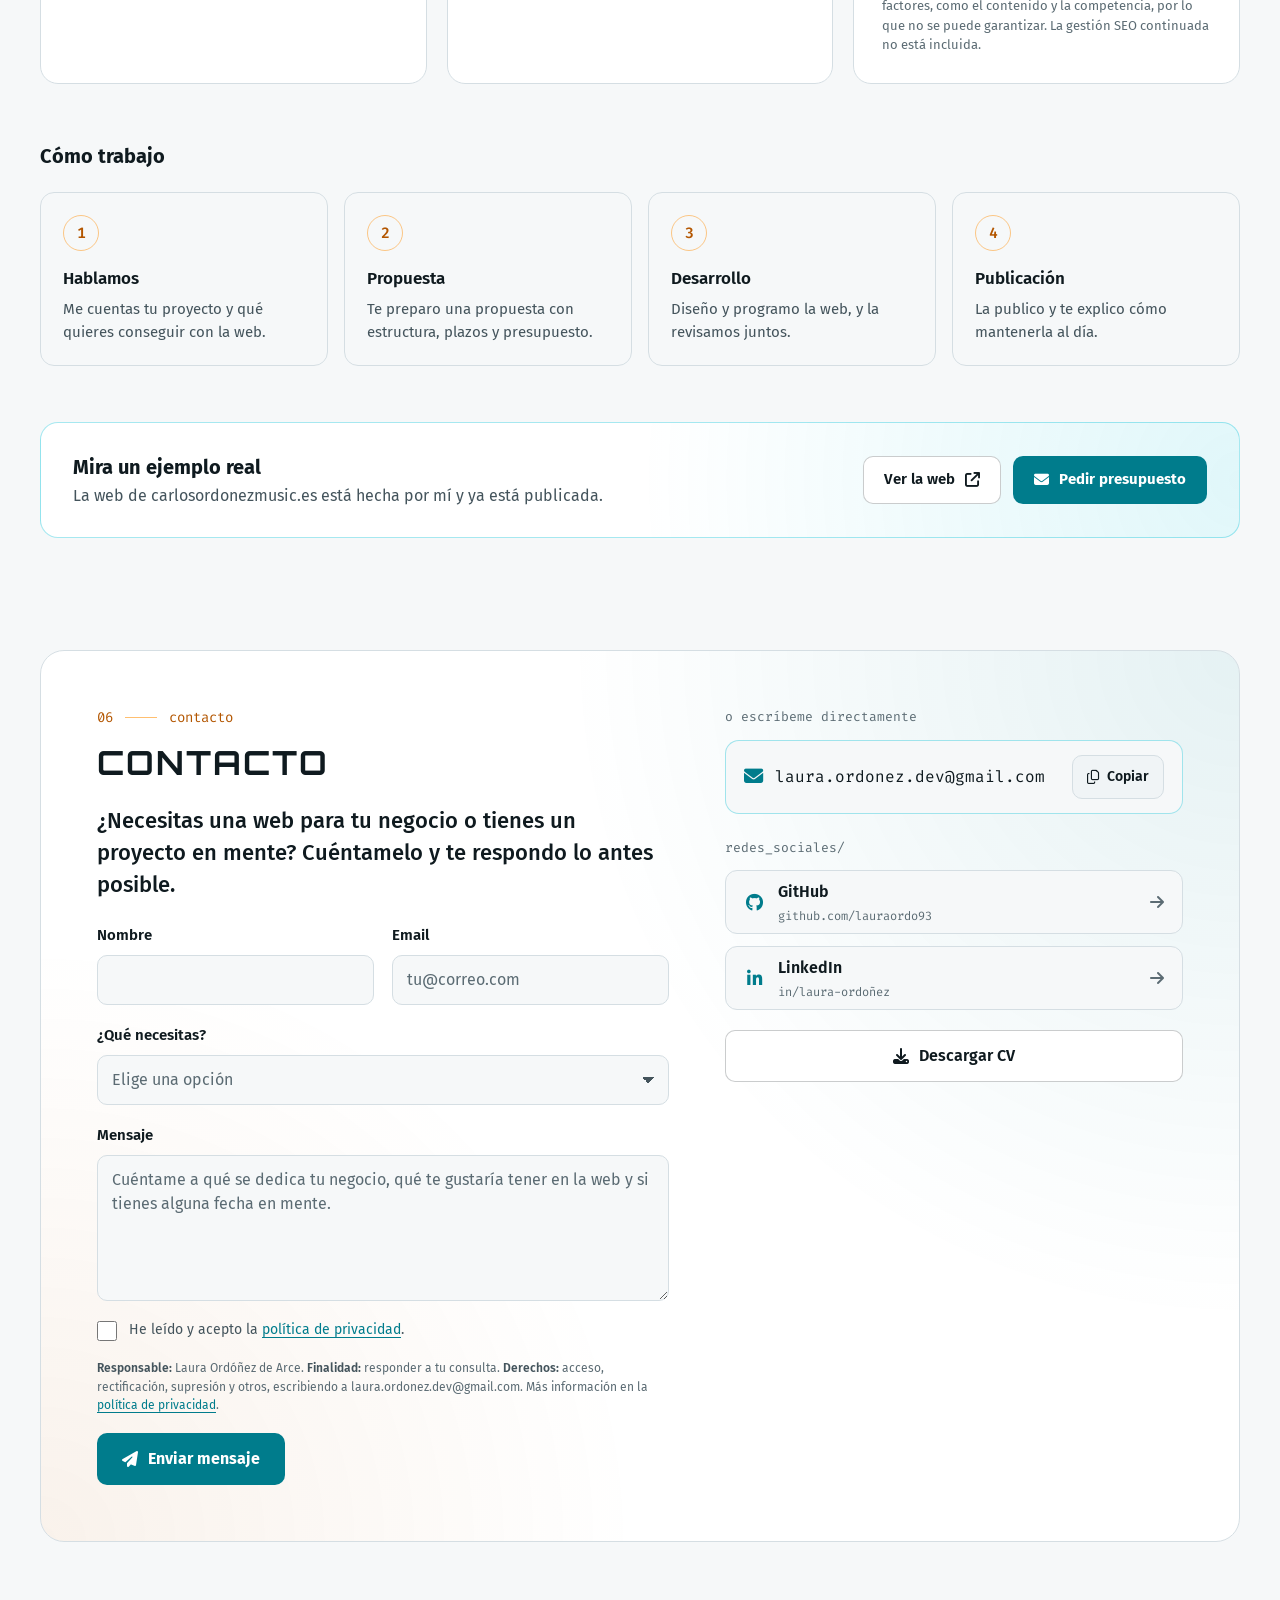
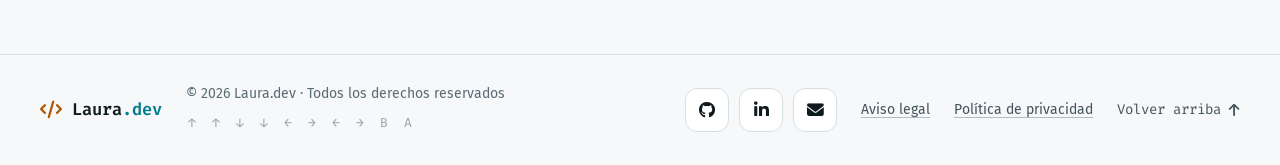
==== commit aa712cae: "ajustes experiencia logo" ====
--- a/index.html
+++ b/index.html
@@ -391,20 +391,20 @@
                     <article class="card exp-card">
                         <header class="exp-card__head">
                             <div>
-                                <h3 class="exp-card__company"><a href="https://reservator.es" target="_blank" rel="noopener noreferrer">Reservator S.L.<svg viewBox="0 0 24 24" fill="none" stroke="currentColor" stroke-width="2.6" stroke-linecap="round" stroke-linejoin="round" aria-hidden="true" focusable="false"><path d="M7 17 17 7M8 7h9v9"></path></svg><span class="visually-hidden"> (se abre en una pestaña nueva)</span></a></h3>
-                                <p class="exp-card__tagline">Plataforma de gestión para bares y restaurantes</p>
+                                <h3 class="exp-card__company"><a href="https://reservator.es" target="_blank" rel="noopener noreferrer"><img class="exp-card__logo" src="img/logo-reservator.webp" alt="" width="128" height="128" loading="lazy" decoding="async">Reservator S.L.<svg viewBox="0 0 24 24" fill="none" stroke="currentColor" stroke-width="2.6" stroke-linecap="round" stroke-linejoin="round" aria-hidden="true" focusable="false"><path d="M7 17 17 7M8 7h9v9"></path></svg><span class="visually-hidden"> (se abre en una pestaña nueva)</span></a></h3>
+                                <p class="exp-card__tagline">Plataforma de gestión para Restaurantes</p>
                                 <p class="exp-card__role">Desarrolladora Full Stack</p>
                             </div>
                         </header>
 
                         <div class="exp-card__summary">
-                            <p>Desarrollé desde cero <span class="mono-accent">ReservatorStore</span>, la plataforma e-commerce con la que cada restaurante tiene su propia tienda online. Está construida sobre ReservatorMVC, el framework MVC de la empresa. Sustituye a OpenCart, una solución genérica cargada de módulos que no se usaban, por una plataforma propia más ligera y centrada en lo que necesitan los restaurantes. Además, mantengo y amplío el libro de reservas de la empresa.</p>
+                            <p>Desarrollé desde cero <span class="mono-accent">ReservatorStore</span>, la plataforma e-commerce con la que cada restaurante tiene su propia tienda online. Está construida sobre <span class="mono-accent">ReservatorMVC</span>, el framework MVC de la empresa. Sustituye a OpenCart, una solución genérica cargada de módulos que no se utilizaban, por una plataforma propia más ligera y adaptada a las necesidades de los restaurantes. Además, mantengo y amplío el libro de reservas de la empresa.</p>
                         </div>
 
                         <ul class="check-list">
                             <li>Flujo completo de compra: carrito, checkout y entregas a domicilio o recogida, inmediatas o programadas.</li>
-                            <li>Integración de pasarelas de pago con Redsys y Stripe.</li>
-                            <li>Sesiones y datos aislados por restaurante, y pedidos protegidos con transacciones y control de concurrencia.</li>
+                            <li>Integración de pasarelas de pago con <strong>Redsys y Stripe</strong>.</li>
+                            <li>Separación de sesiones y datos por restaurante, con protección de pedidos mediante transacciones y control de concurrencia.</li>
                             <li>Nuevas funcionalidades y corrección de incidencias en el libro de reservas.</li>
                         </ul>
 
@@ -421,9 +421,9 @@
                         <details class="exp-card__challenges">
                             <summary>Ver retos técnicos<i class="fas fa-chevron-down" aria-hidden="true"></i></summary>
                             <ul class="check-list">
-                                <li>Aislé la sesión de cada restaurante para que no se mezclara entre tiendas ni pestañas.</li>
-                                <li>Probé reservas de productos con <code>FOR UPDATE</code> e índices, y descarté uno al detectar que provocaba deadlocks.</li>
-                                <li>La creación de pedidos va dentro de una transacción, con <code>rollback</code> si falla algún paso.</li>
+                                <li>Aislé las sesiones por restaurante para evitar contaminación de datos entre tiendas y pestañas.</li>
+                                <li>Analicé la concurrencia en la reserva de productos mediante <code>FOR UPDATE</code> e índices y descarté un índice tras detectar que provocaba deadlocks.</li>
+                                <li>Implementé la creación de pedidos dentro de transacciones, utilizando <code>rollback</code> ante errores para evitar estados inconsistentes.</li>
                             </ul>
                         </details>
                     </article>
--- a/css/styles.css
+++ b/css/styles.css
@@ -1193,6 +1193,21 @@
     color: var(--cyan);
 }
 
+/* Logo de la empresa delante del nombre: centrado con las mayúsculas y con un pequeño giro al
+   pasar por encima del enlace */
+.exp-card__logo {
+    display: inline-block;
+    width: 1.45em;
+    height: 1.45em;
+    margin-right: 12px;
+    vertical-align: -0.38em;
+    transition: transform 0.3s var(--ease);
+}
+
+.exp-card__company a:hover .exp-card__logo {
+    transform: rotate(-8deg) scale(1.08);
+}
+
 .exp-card__company svg {
     width: 0.6em;
     height: 0.6em;
@@ -2857,6 +2872,20 @@
 
     .email-box {
         padding: 12px 14px;
+    }
+}
+
+/* Móvil pequeño: logo, nombre de la empresa y flecha en una sola línea */
+@media (max-width: 420px) {
+    .exp-card__company {
+        font-size: 1.375rem;
+    }
+
+    .exp-card__logo {
+        width: 1.2em;
+        height: 1.2em;
+        margin-right: 8px;
+        vertical-align: -0.25em;
     }
 }
 
